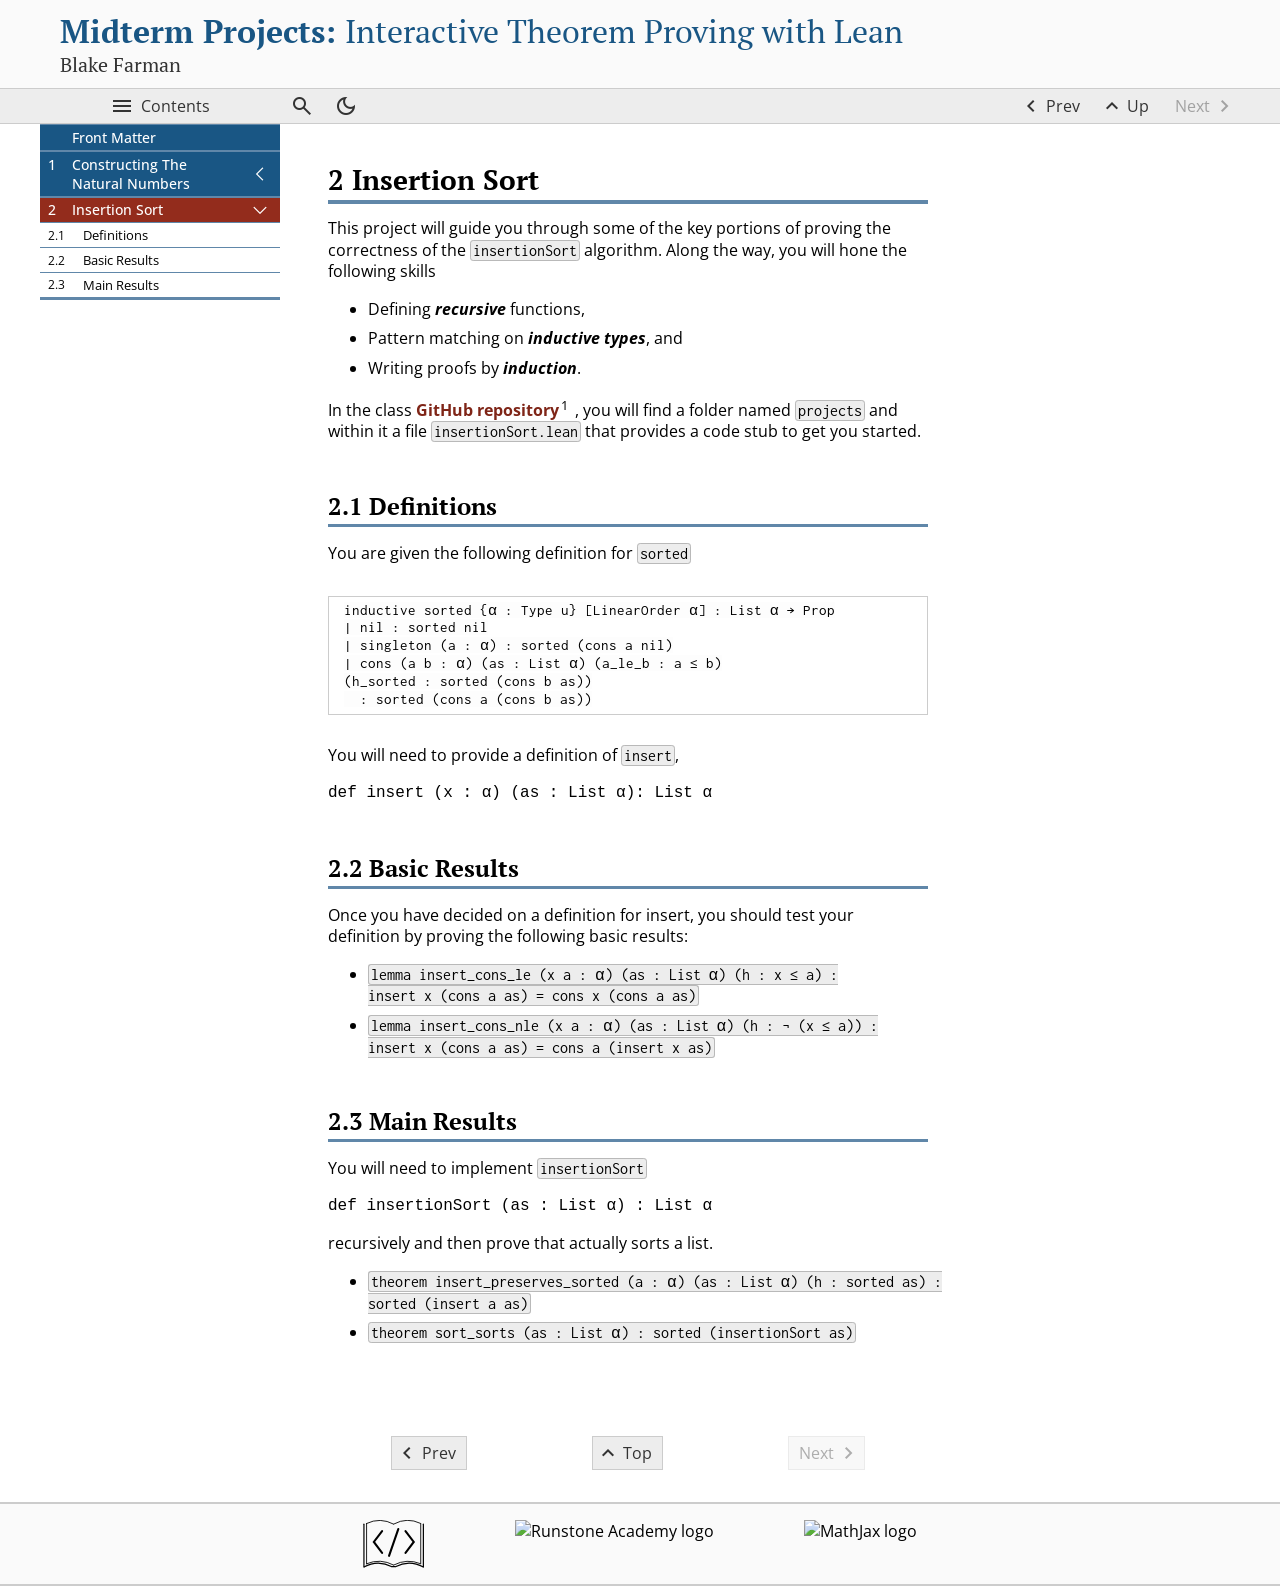
==== sec-insertion_sort.html @ 9f5dced3 "Latest build deployed." ====
<!DOCTYPE html>
<!--********************************************-->
<!--*       Generated from PreTeXt source      *-->
<!--*                                          *-->
<!--*         https://pretextbook.org          *-->
<!--*                                          *-->
<!--********************************************-->
<html lang="en-US" dir="ltr">
<head xmlns:og="http://ogp.me/ns#" xmlns:book="https://ogp.me/ns/book#">
<meta http-equiv="Content-Type" content="text/html; charset=UTF-8">
<title>Insertion Sort</title>
<link xmlns:xlink="http://www.w3.org/1999/xlink" rel="preconnect" href="https://fonts.googleapis.com">
<link xmlns:xlink="http://www.w3.org/1999/xlink" rel="preconnect" href="https://fonts.gstatic.com" crossorigin="">
<link xmlns:xlink="http://www.w3.org/1999/xlink" rel="stylesheet" href="https://fonts.googleapis.com/css2?family=Material+Symbols+Outlined:opsz,wght,FILL,GRAD@24,400,0,0">
<link href="_static/pretext/css/theme.css" rel="stylesheet" type="text/css">
<link xmlns:xlink="http://www.w3.org/1999/xlink" href="_static/pretext/css/ol-markers.css" rel="stylesheet" type="text/css">
<script>
var runestoneMathReady = new Promise((resolve) => window.rsMathReady = resolve);
window.MathJax = {
  "tex": {
    "inlineMath": [
      [
        "\\(",
        "\\)"
      ]
    ],
    "tags": "none",
    "tagSide": "right",
    "tagIndent": ".8em",
    "packages": {
      "[+]": [
        "base",
        "extpfeil",
        "ams",
        "amscd",
        "color",
        "newcommand",
        "knowl"
      ]
    }
  },
  "options": {
    "ignoreHtmlClass": "tex2jax_ignore|ignore-math",
    "processHtmlClass": "process-math"
  },
  "chtml": {
    "scale": 0.98,
    "mtextInheritFont": true
  },
  "loader": {
    "load": [
      "input/asciimath",
      "[tex]/extpfeil",
      "[tex]/amscd",
      "[tex]/color",
      "[tex]/newcommand",
      "[pretext]/mathjaxknowl3.js"
    ],
    "paths": {
      "pretext": "_static/pretext/js/lib"
    }
  },
  "startup": {
    pageReady() {
      return MathJax.startup.defaultPageReady().then(function () {
      console.log("in ready function");
      rsMathReady();
      }
    )}
  }
};
</script><script src="https://cdn.jsdelivr.net/npm/mathjax@3/es5/tex-chtml.js"></script><meta xmlns:xlink="http://www.w3.org/1999/xlink" name="Keywords" content="Authored in PreTeXt">
<meta name="viewport" content="width=device-width, initial-scale=1.0">
<meta xmlns:xlink="http://www.w3.org/1999/xlink" property="og:type" content="article">
<script src="_static/pretext/js/lib/jquery.min.js"></script><script src="_static/pretext/js/lib/jquery.sticky.js"></script><script src="_static/pretext/js/lib/jquery.espy.min.js"></script><script src="_static/pretext/js/pretext.js"></script><script src="_static/pretext/js/pretext_add_on.js?x=1"></script><script src="_static/pretext/js/user_preferences.js"></script><!--** eBookCongig is necessary to configure interactive       **-->
<!--** Runestone components to run locally in reader's browser **-->
<!--** No external communication:                              **-->
<!--**     log level is 0, Runestone Services are disabled     **-->
<script type="text/javascript">
eBookConfig = {};
eBookConfig.useRunestoneServices = false;
eBookConfig.host = 'http://127.0.0.1:8000';
eBookConfig.course = 'PTX_Course_Title_Here';
eBookConfig.basecourse = 'PTX_Base_Course';
eBookConfig.isLoggedIn = false;
eBookConfig.email = '';
eBookConfig.isInstructor = false;
eBookConfig.logLevel = 0;
eBookConfig.username = '';
eBookConfig.readings = null;
eBookConfig.activities = null;
eBookConfig.downloadsEnabled = false;
eBookConfig.allow_pairs = false;
eBookConfig.enableScratchAC = false;
eBookConfig.build_info = "";
eBookConfig.python3 = null;
eBookConfig.runestone_version = '7.5.12';
eBookConfig.jobehost = '';
eBookConfig.proxyuri_runs = '';
eBookConfig.proxyuri_files = '';
eBookConfig.enable_chatcodes =  false;
</script>
<!--*** Runestone Services ***-->
<script src="_static/prefix-runtime.8ded03b2da8fab17.bundle.js"></script><script src="_static/prefix-723.3e6434f80549315a.bundle.js"></script><script src="_static/prefix-runestone.f6bda0c0ccce4835.bundle.js"></script><link rel="stylesheet" type="text/css" href="_static/prefix-723.3bccd435914aa0ff.css">
<link rel="stylesheet" type="text/css" href="_static/prefix-runestone.e0c6d4592e23c667.css">
<script xmlns:xlink="http://www.w3.org/1999/xlink" src="_static/pretext/js/lti_iframe_resizer.js"></script><script src="https://cdnjs.cloudflare.com/ajax/libs/prism/1.26.0/components/prism-core.min.js"></script><script src="https://cdnjs.cloudflare.com/ajax/libs/prism/1.26.0/plugins/autoloader/prism-autoloader.min.js"></script><script src="https://cdnjs.cloudflare.com/ajax/libs/prism/1.26.0/plugins/line-numbers/prism-line-numbers.min.js" integrity="sha512-dubtf8xMHSQlExGRQ5R7toxHLgSDZ0K7AunqPWHXmJQ8XyVIG19S1T95gBxlAeGOK02P4Da2RTnQz0Za0H0ebQ==" crossorigin="anonymous" referrerpolicy="no-referrer"></script><script src="https://cdnjs.cloudflare.com/ajax/libs/prism/1.26.0/plugins/line-highlight/prism-line-highlight.min.js" integrity="sha512-93uCmm0q+qO5Lb1huDqr7tywS8A2TFA+1/WHvyiWaK6/pvsFl6USnILagntBx8JnVbQH5s3n0vQZY6xNthNfKA==" crossorigin="anonymous" referrerpolicy="no-referrer"></script><script src="https://cdnjs.cloudflare.com/ajax/libs/lunr.js/2.3.9/lunr.min.js" integrity="sha512-4xUl/d6D6THrAnXAwGajXkoWaeMNwEKK4iNfq5DotEbLPAfk6FSxSP3ydNxqDgCw1c/0Z1Jg6L8h2j+++9BZmg==" crossorigin="anonymous" referrerpolicy="no-referrer"></script><script src="lunr-pretext-search-index.js" async=""></script><script src="_static/pretext/js/pretext_search.js"></script><script src="_static/pretext/js/lib/knowl.js"></script><!--knowl.js code controls Sage Cells within knowls--><script>sagecellEvalName='Evaluate (Sage)';
</script>
</head>
<body id="authorslastnamelowercase-ShortTitleCamelCase" class="pretext article ignore-math">
<a class="assistive" href="#ptx-content">Skip to main content</a><header id="ptx-masthead" class="ptx-masthead"><div class="ptx-banner"><div class="title-container">
<h1 class="heading"><a href="shorttitlelowercase.html"><span class="title">Midterm Projects:</span> <span class="subtitle">Interactive Theorem Proving with Lean</span></a></h1>
<p class="byline">Blake Farman</p>
</div></div></header><nav xmlns:xlink="http://www.w3.org/1999/xlink" id="ptx-navbar" class="ptx-navbar navbar"><div class="ptx-navbar-contents">
<button class="toc-toggle button" title="Contents"><span class="icon material-symbols-outlined" aria-hidden="true">&#xe5d2;</span><span class="name">Contents</span></button><div class="searchbox">
<div class="searchwidget"><button id="searchbutton" class="searchbutton button" type="button" title="Search book"><span class="icon material-symbols-outlined" aria-hidden="true">&#xe8b6;</span><span class="name">Search Book</span></button></div>
<div id="searchresultsplaceholder" class="searchresultsplaceholder" style="display: none">
<div class="search-results-controls">
<input aria-label="Search term" id="ptxsearch" class="ptxsearch" type="text" name="terms" placeholder="Search term"><button title="Close search" id="closesearchresults" class="closesearchresults"><span class="material-symbols-outlined">close</span></button>
</div>
<h2 class="search-results-heading">Search Results: </h2>
<div id="searchempty" class="searchempty"><span>No results.</span></div>
<ol id="searchresults" class="searchresults"></ol>
</div>
</div>
<span class="nav-other-controls"><button id="light-dark-button" class="light-dark-button button" title="Dark Mode"><span class="icon material-symbols-outlined" aria-hidden="true">&#xe51c;</span><span class="name">Dark Mode</span></button></span><span class="treebuttons"><a class="previous-button button" href="sec-natural_numbers.html" title="Previous"><span class="icon material-symbols-outlined" aria-hidden="true">&#xe5cb;</span><span class="name">Prev</span></a><a class="up-button button" href="shorttitlelowercase.html" title="Up"><span class="icon material-symbols-outlined" aria-hidden="true">&#xe5ce;</span><span class="name">Up</span></a><span class="next-button button disabled"><span class="name">Next</span><span class="icon material-symbols-outlined" aria-hidden="true">&#xe5cc;</span></span></span>
</div></nav><div xmlns:xlink="http://www.w3.org/1999/xlink" id="latex-macros" class="hidden-content process-math" style="display:none"><span class="process-math">\(\newcommand{\foo}{b^{ar}}
\newcommand{\lt}{&lt;}
\newcommand{\gt}{&gt;}
\newcommand{\amp}{&amp;}
\definecolor{fillinmathshade}{gray}{0.9}
\newcommand{\fillinmath}[1]{\mathchoice{\colorbox{fillinmathshade}{$\displaystyle     \phantom{\,#1\,}$}}{\colorbox{fillinmathshade}{$\textstyle        \phantom{\,#1\,}$}}{\colorbox{fillinmathshade}{$\scriptstyle      \phantom{\,#1\,}$}}{\colorbox{fillinmathshade}{$\scriptscriptstyle\phantom{\,#1\,}$}}}
\)</span></div>
<div class="ptx-page">
<div xmlns:xlink="http://www.w3.org/1999/xlink" id="ptx-sidebar" class="ptx-sidebar"><nav id="ptx-toc" class="ptx-toc depth2 focused" data-preexpanded-levels="0" data-max-levels="2"><ul class="structural toc-item-list contains-active">
<li class="toc-item toc-frontmatter"><div class="toc-title-box"><a href="shorttitlelowercase-3.html" class="internal"><span class="title">Front Matter</span></a></div></li>
<li class="toc-item toc-section">
<div class="toc-title-box"><a href="sec-natural_numbers.html" class="internal"><span class="codenumber">1</span> <span class="title">Constructing The Natural Numbers</span></a></div>
<ul class="structural toc-item-list">
<li class="toc-item toc-subsection"><div class="toc-title-box"><a href="sec-natural_numbers.html#subsec-nat_definitions" class="internal"><span class="codenumber">1.1</span> <span class="title">Definitions</span></a></div></li>
<li class="toc-item toc-subsection"><div class="toc-title-box"><a href="sec-natural_numbers.html#subsec-nat_basic_results" class="internal"><span class="codenumber">1.2</span> <span class="title">Basic Results</span></a></div></li>
<li class="toc-item toc-subsection"><div class="toc-title-box"><a href="sec-natural_numbers.html#subsec-nat_properties" class="internal"><span class="codenumber">1.3</span> <span class="title">Properties of Multiplication</span></a></div></li>
</ul>
</li>
<li class="toc-item toc-section contains-active">
<div class="toc-title-box"><a href="sec-insertion_sort.html" class="internal"><span class="codenumber">2</span> <span class="title">Insertion Sort</span></a></div>
<ul class="structural toc-item-list active">
<li class="toc-item toc-subsection"><div class="toc-title-box"><a href="sec-insertion_sort.html#subsec-insertion_sort_definitions" class="internal"><span class="codenumber">2.1</span> <span class="title">Definitions</span></a></div></li>
<li class="toc-item toc-subsection"><div class="toc-title-box"><a href="sec-insertion_sort.html#subsec-insertion_sort_results" class="internal"><span class="codenumber">2.2</span> <span class="title">Basic Results</span></a></div></li>
<li class="toc-item toc-subsection"><div class="toc-title-box"><a href="sec-insertion_sort.html#subsec-insertion_sort_main_results" class="internal"><span class="codenumber">2.3</span> <span class="title">Main Results</span></a></div></li>
</ul>
</li>
</ul></nav></div>
<main class="ptx-main"><div id="ptx-content" class="ptx-content"><section xmlns:xlink="http://www.w3.org/1999/xlink" class="section" id="sec-insertion_sort"><h2 class="heading hide-type">
<span class="type">Section</span><span class="space"> </span><span class="codenumber">2</span><span class="space"> </span><span class="title">Insertion Sort</span>
</h2>
<section class="introduction" id="sec-insertion_sort-2"><div class="para logical" id="sec-insertion_sort-2-1">
<div class="para">This project will guide you through some of the key portions of proving the correctness of the <code class="code-inline tex2jax_ignore">insertionSort</code> algorithm. Along the way, you will hone the following skills</div>
<ul class="disc" id="sec-insertion_sort-2-1-2">
<li id="sec-insertion_sort-2-1-2-1"><div class="para" id="sec-insertion_sort-2-1-2-1-1">Defining <dfn class="terminology">recursive</dfn> functions,</div></li>
<li id="sec-insertion_sort-2-1-2-2"><div class="para" id="sec-insertion_sort-2-1-2-2-1">Pattern matching on <dfn class="terminology">inductive types</dfn>, and</div></li>
<li id="sec-insertion_sort-2-1-2-3"><div class="para" id="sec-insertion_sort-2-1-2-3-1">Writing proofs by <dfn class="terminology">induction</dfn>.</div></li>
</ul>
<div class="para">In the class <a class="external" href="https://github.com/LATechLean/ITPLxS25" target="_blank">GitHub repository</a><details class="ptx-footnote" aria-live="polite" id="sec-insertion_sort-2-1-4"><summary class="ptx-footnote__number" title="Footnote 2.1"><sup> 1 </sup></summary><div class="ptx-footnote__contents" id="sec-insertion_sort-2-1-4"><code class="code-inline tex2jax_ignore">github.com/LATechLean/ITPLxS25</code></div></details>, you will find a folder named <code class="code-inline tex2jax_ignore">projects</code> and within it a file <code class="code-inline tex2jax_ignore">insertionSort.lean</code> that provides a code stub to get you started.</div>
</div></section><section class="subsection" id="subsec-insertion_sort_definitions"><h3 class="heading hide-type">
<span class="type">Subsection</span><span class="space"> </span><span class="codenumber">2.1</span><span class="space"> </span><span class="title">Definitions</span>
</h3>
<div class="para" id="subsec-insertion_sort_definitions-2">You are given the following definition for <code class="code-inline tex2jax_ignore">sorted</code>
</div>
<div class="code-box"><pre class="program"><code class="language-none">inductive sorted {α : Type u} [LinearOrder α] : List α → Prop
| nil : sorted nil
| singleton (a : α) : sorted (cons a nil)
| cons (a b : α) (as : List α) (a_le_b : a ≤ b)
(h_sorted : sorted (cons b as))
  : sorted (cons a (cons b as))
</code></pre></div>
<div class="para logical" id="subsec-insertion_sort_definitions-4">
<div class="para">You will need to provide a definition of <code class="code-inline tex2jax_ignore">insert</code>,</div>
<pre class="code-display tex2jax_ignore">def insert (x : α) (as : List α): List α</pre>
</div></section><section class="subsection" id="subsec-insertion_sort_results"><h3 class="heading hide-type">
<span class="type">Subsection</span><span class="space"> </span><span class="codenumber">2.2</span><span class="space"> </span><span class="title">Basic Results</span>
</h3>
<div class="para logical" id="subsec-insertion_sort_results-2">
<div class="para">Once you have decided on a definition for insert, you should test your definition by proving the following basic results:</div>
<ul class="disc" id="subsec-insertion_sort_results-2-1">
<li id="subsec-insertion_sort_results-2-1-1"><div class="para" id="subsec-insertion_sort_results-2-1-1-1"><code class="code-inline tex2jax_ignore">lemma insert_cons_le (x a : α) (as : List α) (h : x ≤ a) :
insert x (cons a as) = cons x (cons a as)</code></div></li>
<li id="subsec-insertion_sort_results-2-1-2"><div class="para" id="subsec-insertion_sort_results-2-1-2-1"><code class="code-inline tex2jax_ignore">lemma insert_cons_nle (x a : α) (as : List α) (h : ¬ (x ≤ a)) :
insert x (cons a as) = cons a (insert x as)</code></div></li>
</ul>
</div></section><section class="subsection" id="subsec-insertion_sort_main_results"><h3 class="heading hide-type">
<span class="type">Subsection</span><span class="space"> </span><span class="codenumber">2.3</span><span class="space"> </span><span class="title">Main Results</span>
</h3>
<div class="para logical" id="subsec-insertion_sort_main_results-2">
<div class="para">You will need to implement <code class="code-inline tex2jax_ignore">insertionSort</code>
</div>
<pre class="code-display tex2jax_ignore">def insertionSort (as : List α) : List α </pre>
<div class="para">recursively and then prove that actually sorts a list.</div>
<ul class="disc" id="subsec-insertion_sort_main_results-2-3">
<li id="subsec-insertion_sort_main_results-2-3-1"><div class="para" id="subsec-insertion_sort_main_results-2-3-1-1"><code class="code-inline tex2jax_ignore">theorem insert_preserves_sorted (a : α) (as : List α) (h : sorted as) :
sorted (insert a as)</code></div></li>
<li id="subsec-insertion_sort_main_results-2-3-2"><div class="para" id="subsec-insertion_sort_main_results-2-3-2-1"><code class="code-inline tex2jax_ignore">theorem sort_sorts (as : List α) : sorted (insertionSort as)</code></div></li>
</ul>
</div></section></section></div>
<div class="ptx-content-footer">
<a class="previous-button button" href="sec-natural_numbers.html" title="Previous"><span xmlns:xlink="http://www.w3.org/1999/xlink" class="icon material-symbols-outlined" aria-hidden="true">&#xe5cb;</span><span class="name">Prev</span></a><a class="top-button button" href="#" title="Top"><span xmlns:xlink="http://www.w3.org/1999/xlink" class="icon material-symbols-outlined" aria-hidden="true">&#xe5ce;</span><span class="name">Top</span></a><span class="next-button button disabled"><span class="name">Next</span><span xmlns:xlink="http://www.w3.org/1999/xlink" class="icon material-symbols-outlined" aria-hidden="true">&#xe5cc;</span></span>
</div></main>
</div>
<div id="ptx-page-footer" class="ptx-page-footer">
<a xmlns:xlink="http://www.w3.org/1999/xlink" class="pretext-link" href="https://pretextbook.org" title="PreTeXt"><div class="logo"><svg xmlns="http://www.w3.org/2000/svg" height="100%" viewBox="338 3000 8772 6866" role="img"><title>PreTeXt logo</title><g style="stroke-width:.025in; stroke:currentColor; fill:none"><polyline points="472,3590 472,9732 " style="stroke-width:174; stroke-linejoin:miter; stroke-linecap:round; "></polyline><path style="stroke-width:126;stroke-linecap:butt;" d="M 4724,9448 A 4660 4660  0  0  1  8598  9259"></path><path style="stroke-width:174;stroke-linecap:butt;" d="M 4488,9685 A 4228 4228  0  0  0   472  9732"></path><path style="stroke-width:126;stroke-linecap:butt;" d="M 4724,3590 A 4241 4241  0  0  1  8598  3496"></path><path style="stroke-width:126;stroke-linecap:round;" d="M 850,3496  A 4241 4241  0  0  1  4724  3590"></path><path style="stroke-width:126;stroke-linecap:round;" d="M 850,9259  A 4507 4507  0  0  1  4724  9448"></path><polyline points="5385,4299 4062,8125" style="stroke-width:300; stroke-linejoin:miter; stroke-linecap:round;"></polyline><polyline points="8598,3496 8598,9259" style="stroke-width:126; stroke-linejoin:miter; stroke-linecap:round;"></polyline><polyline points="850,3496 850,9259" style="stroke-width:126; stroke-linejoin:miter; stroke-linecap:round;"></polyline><polyline points="4960,9685 4488,9685" style="stroke-width:174; stroke-linejoin:miter; stroke-linecap:round;"></polyline><polyline points="3070,4582 1889,6141 3070,7700" style="stroke-width:300; stroke-linejoin:miter; stroke-linecap:round;"></polyline><polyline points="6418,4582 7600,6141 6418,7700" style="stroke-width:300; stroke-linejoin:miter; stroke-linecap:round;"></polyline><polyline points="8976,3590 8976,9732" style="stroke-width:174; stroke-linejoin:miter; stroke-linecap:round;"></polyline><path style="stroke-width:174;stroke-linecap:butt;" d="M 4960,9685 A 4228 4228  0  0  1  8976  9732"></path></g></svg></div></a><a xmlns:xlink="http://www.w3.org/1999/xlink" class="runestone-link" href="https://runestone.academy" title="Runestone Academy"><img class="logo" src="https://runestone.academy/runestone/static/images/RAIcon_cropped.png" alt="Runstone Academy logo"></a><a xmlns:xlink="http://www.w3.org/1999/xlink" class="mathjax-link" href="https://www.mathjax.org" title="MathJax"><img class="logo" src="https://www.mathjax.org/badge/badge-square-2.png" alt="MathJax logo"></a>
</div>
</body>
</html>
---- _static/pretext/css/theme.css ----
@charset "UTF-8";@import"https://fonts.googleapis.com/css2?family=Open Sans:ital,wght@0,400..700;1,400..700&display=swap";@import"https://fonts.googleapis.com/css2?family=PT Serif:ital,wght@0,400;0,700;1,400;1,700&display=swap";@import"https://fonts.googleapis.com/css2?family=Inconsolata:ital,wght@0,400..700;1,400..700&display=swap";:root{--base-content-width: 600px;--content-padding: 48px}body{margin:0;min-height:100vh;display:flex;flex-direction:column;align-items:stretch}body.pretext{color:var(--body-text-color);font-family:var(--font-body)}.ptx-page{position:relative;display:flex;flex-grow:1;width:100%}.ptx-main{flex-grow:1;position:relative;max-width:100%;container-name:ptx-main;container-type:inline-size}.ptx-main .ptx-content{max-width:696px;padding:24px 48px 60px}.ptx-page{max-width:1200px;margin-left:auto;margin-right:auto}body.pretext,body.standalone{margin:0;padding:0;font-size:16px;background:var(--page-color, white)}body.pretext>a.assistive{padding:6px;position:absolute;top:-40px;left:0;color:#fff;border-right:1px solid white;border-bottom:1px solid white;border-bottom-right-radius:8px;background:#bf1722;z-index:10000}body.pretext>a.assistive:focus{top:0;outline:0;transition:top .1s ease-in,background .5s linear}.ptx-content-footer{display:flex;justify-content:space-around;max-width:696px;padding:2em 48px}.ptx-content-footer .button{font:inherit;display:flex;justify-content:center;align-items:center;padding:0 10px;gap:10px;min-height:34px;color:var(--button-text-color);background-color:var(--button-background);border-width:1px;border-color:var(--button-border-color);border-style:solid;border-radius:0;white-space:nowrap;overflow:hidden;text-overflow:ellipsis;cursor:pointer;user-select:none}.ptx-content-footer .button:hover:not(.disabled){color:var(--button-hover-text-color);background-color:var(--button-hover-background)}.ptx-content-footer .button:focus-visible{outline:2px solid var(--button-text-color);outline-offset:-2px}.ptx-content-footer .button.disabled{opacity:.4;cursor:not-allowed}.ptx-content-footer .button.open{color:var(--button-hover-text-color);background-color:var(--button-hover-background)}.ptx-content-footer .button .icon{margin:0 -7px}.ptx-masthead{position:relative;background:var(--banner-background);width:100%;display:flex;justify-content:center}.ptx-masthead .ptx-banner{border-top:1px solid transparent;overflow:hidden;padding:10px;border-bottom:none;display:flex;width:100%;align-items:center;max-width:1200px}.ptx-masthead a{color:var(--doc-title-color, #2a5ea4)}.ptx-masthead a:active{color:var(--link-active-text-color)}.ptx-masthead .title-container{font-family:var(--font-headings);font-size:2em;padding-left:9.68px;overflow:hidden;flex:1}.ptx-masthead .title-container .heading{font-weight:700;font-size:100%;line-height:1.25em}.ptx-masthead .title-container .subtitle{font-weight:400}.ptx-masthead .logo-link{height:5em;display:flex}.ptx-masthead .logo-link img{max-height:100%}.ptx-masthead .logo-link img[src$=".svg"]{height:100%}.ptx-masthead .byline{color:var(--byline-color);font-weight:400;margin:0;font-size:62.5%;min-height:inherit}@media screen and (max-width: 800px){.ptx-masthead{border-bottom:1px solid var(--page-border-color)}.ptx-masthead .ptx-banner{padding:10px 28px;display:flex;justify-content:center}.ptx-masthead .logo-link:before{font-size:1rem;margin-top:0}.ptx-masthead .title-container{width:fit-content;flex:unset}.ptx-masthead .title-container .heading{line-height:1em}.ptx-masthead .title-container .heading .subtitle{display:block;font-size:80%;line-height:1em}.ptx-masthead .byline{font-size:50%}}@media screen and (width <= 480px){.ptx-masthead .title-container{padding:0;text-align:center;font-size:1em}.ptx-masthead .logo-link,.ptx-masthead .byline{display:none}}.ptx-navbar{position:sticky;top:0;height:36px;width:100%;background:var(--navbar-background);border:0;border-top:1px solid var(--page-border-color);border-bottom:1px solid var(--page-border-color);margin:0;z-index:500;overflow:visible;display:flex}.ptx-navbar .ptx-navbar-contents{position:relative;display:flex;flex:1;justify-content:center;align-items:center;max-width:1200px;margin:0 auto}.ptx-navbar .button{font:inherit;display:flex;justify-content:center;align-items:center;padding:0 10px;gap:10px;min-height:34px;color:var(--button-text-color);background-color:var(--button-background);border-width:1px;border-color:var(--button-border-color);border-style:solid;border-radius:0;white-space:nowrap;overflow:hidden;text-overflow:ellipsis;cursor:pointer;user-select:none}.ptx-navbar .button:hover:not(.disabled){color:var(--button-hover-text-color);background-color:var(--button-hover-background)}.ptx-navbar .button:focus-visible{outline:2px solid var(--button-text-color);outline-offset:-2px}.ptx-navbar .button.disabled{opacity:.4;cursor:not-allowed}.ptx-navbar .button.open{color:var(--button-hover-text-color);background-color:var(--button-hover-background)}.ptx-navbar .button{height:100%;border-width:0}.ptx-navbar .toc-toggle{width:240px;gap:.4em;margin-left:0}.ptx-navbar :is(.treebuttons,.nav-runestone-controls,.nav-other-controls){display:flex}.ptx-navbar .treebuttons{flex:1 1 210px;justify-content:end}.ptx-navbar .nav-runestone-controls{flex:1 1 70px;justify-content:end}.ptx-navbar .pretext .navbar .dropdown{height:34px}.ptx-navbar .treebuttons>*{display:flex;align-items:center;justify-content:center;min-width:75px}.ptx-navbar .treebuttons .icon{margin:0 -7px}.ptx-navbar :is(.index-button) .icon{display:none}.ptx-navbar :is(.runestone-profile,.activecode-toggle,.searchbutton,.calculator-toggle,.light-dark-button) .name{display:none}.ptx-navbar .index-button{min-width:70px}.ptx-navbar .runestone-profile{position:relative}.ptx-navbar .runestone-profile .dropdown-content{display:hidden;position:absolute;background-color:var(--dropdown-background);min-width:160px;z-index:100;border:1px solid var(--dropdown-border-color);right:0;top:35px;text-align:start;padding:0}.ptx-navbar .runestone-profile .dropdown-content a{display:block;text-decoration:none;color:var(--dropdown-text-color);padding:2px 8px}.ptx-navbar .runestone-profile .dropdown-content a:is(:hover,:focus-visible){background-color:var(--dropdown-hover-background);color:var(--dropdown-hover-text-color)}.ptx-navbar .runestone-profile .dropdown-content hr{color:var(--dropdown-border-color);margin:4px 0}.ptx-navbar .runestone-profile:is(:hover,:focus-visible,:focus-within){overflow:visible}.ptx-navbar .runestone-profile:is(:hover,:focus-visible,:focus-within) .dropdown-content{display:block}@media screen and (max-width: 800px){.ptx-navbar .button{border-left-width:1px;border-right-width:1px;border-color:var(--page-border-color)}.ptx-navbar>*:not(:first-child){margin-left:-1px}.ptx-navbar{position:fixed;inset:auto 0 0;z-index:1100;background:var(--button-border-color);max-width:100vw}.ptx-navbar .ptx-navbar-contents{max-width:100vw}.ptx-navbar .nav-runestone-controls{flex:0}.ptx-navbar .toc-toggle{flex:2 1 100px}.ptx-navbar .treebuttons{flex:3 1 150px}.ptx-navbar .treebuttons>*{flex:1 1;min-width:35px}.ptx-navbar .index-button{display:none}.ptx-navbar .dropdown-content{top:unset;bottom:36px}.ptx-navbar :is(.toc-toggle,.previous-button,.up-button,.next-button,.calculator-toggle,.index-button) .name{display:none}}.ptx-sidebar{align-self:flex-start}.ptx-sidebar.visible{display:block}.ptx-sidebar.hidden{display:none;height:0}.ptx-toc{--codenumber-pad-left: .3rem;--codenumber-pad-right: .5rem;--toc-indent-first: calc(1rem + var(--codenumber-pad-left) + var(--codenumber-pad-right));--toc-indent-second: calc(1.7rem + var(--codenumber-pad-left) + var(--codenumber-pad-right));--toc-indent-third: calc(2.2rem + var(--codenumber-pad-left) + var(--codenumber-pad-right));background:var(--toc-background);margin:0;font-size:.9rem}.ptx-toc:is(.depth1,.parts.depth2){--codenumber-pad-right: .5rem}.ptx-toc .toc-item-list{margin:0;padding:0;list-style:none;background:var(--tocitem-background)}.ptx-toc .toc-item-list .active{list-style:none}.ptx-toc .toc-item{background-color:var(--tocitem-background);color:var(--toc-text-color);border-color:var(--toc-border-color)}.ptx-toc .toc-item a{color:inherit}.ptx-toc .toc-item.active:not(:has(.toc-item.active)){color:var(--tocitem-active-text-color)!important;background-color:var(--tocitem-active-background)!important;border-color:var(--tocitem-active-border-color)!important}.ptx-toc .toc-item>.toc-title-box>a:is(:hover,:focus){color:var(--tocitem-highlight-text-color);background-color:var(--tocitem-highlight-background);border-color:var(--tocitem-highlight-border-color)}.ptx-toc .toc-title-box{display:flex}.ptx-toc .toc-title-box>.internal{position:relative;display:flex;flex-grow:1;padding:.2em;font-weight:500}.ptx-toc .toc-item-list .toc-item-list .toc-title-box>.internal{font-weight:400}.ptx-toc .codenumber{min-width:var(--toc-indent-first);padding-left:var(--codenumber-pad-left);padding-right:var(--codenumber-pad-right);display:inline-block;text-align:left;flex-grow:0}.ptx-toc .toc-item{color:var(--toclevel1-text-color);background-color:var(--toclevel1-background)}.ptx-toc .toc-item .toc-item{color:var(--toclevel2-text-color);background-color:var(--toclevel2-background)}.ptx-toc .toc-item .toc-item .toc-item{color:var(--toclevel3-text-color);background-color:var(--toclevel3-background)}.book .ptx-toc .toc-chapter .toc-item-list .codenumber,.article .ptx-toc .toc-section .toc-item-list .codenumber,.ptx-toc .toc-backmatter .toc-item-list .codenumber{font-size:80%;padding-top:.16em;min-width:var(--toc-indent-second)}.book .ptx-toc .toc-chapter .toc-item-list .toc-item-list .codenumber,.article .ptx-toc .toc-section .toc-item-list .toc-item-list .codenumber,.ptx-toc .toc-backmatter .toc-item-list .toc-item-list .codenumber{min-width:var(--toc-indent-third);visibility:hidden}.ptx-toc .toc-item-list .toc-item-list .toc-item-list a:is(:hover,:focus)>.codenumber{visibility:visible}.ptx-toc .toc-item .toc-title-box .title{margin-left:var(--toc-indent-first)}.book .ptx-toc .toc-chapter .toc-item-list .title,.article .ptx-toc .toc-section .toc-item-list .title,.ptx-toc .toc-backmatter .toc-item-list .title{margin-left:var(--toc-indent-second)}.book .ptx-toc .toc-chapter .toc-item-list .toc-item-list .title,.article .ptx-toc .toc-section .toc-item-list .toc-item-list .title,.ptx-toc .toc-backmatter .toc-item-list .toc-item-list .title{margin-left:var(--toc-indent-third)}.ptx-toc .toc-item>.toc-title-box .codenumber+.title{margin-left:0!important}.ptx-toc .toc-chapter .toc-item-list .title,.ptx-toc .toc-section .toc-item-list .title,.ptx-toc .toc-backmatter .toc-item-list .toc-item-list .title{font-size:90%}.ptx-toc .toc-chapter .toc-item-list .toc-item-list .title,.ptx-toc .toc-section .toc-item-list .toc-item-list .title,.ptx-toc .toc-backmatter .toc-item-list .toc-item-list .toc-item-list .title{font-style:italic}.ptx-toc.depth0 ul.structural,.ptx-toc.depth1 ul.structural ul.structural,.ptx-toc.depth2 ul.structural ul.structural ul.structural,.ptx-toc.depth3 ul.structural ul.structural ul.structural ul.structural,.ptx-toc.depth4 ul.structural ul.structural ul.structural ul.structural ul.structural{display:none}.ptx-toc.depth1 ul.structural .toc-item.contains-active{background-color:var(--tocitem-active-backgrounde);color:var(--tocitem-active-text-color)}.ptx-toc.depth2 ul.structural ul.structural .toc-item.contains-active{background-color:var(--tocitem-active-background);color:var(--tocitem-active-text-color)}.ptx-toc.focused ul.structural:not(.contains-active)>.toc-item{display:none}.ptx-toc.focused ul.structural:not(.contains-active)>.toc-item.visible{display:block}.ptx-toc.focused ul.structural .toc-item.active>ul.structural>.toc-item{display:block}.ptx-toc.focused ul.structural .toc-item.active>ul.structural>.toc-item.hidden{display:none}.ptx-toc.focused .toc-expander{border:0;padding:2px 5px;background:inherit;color:inherit;display:flex;align-items:center}.ptx-toc.focused .toc-expander .icon{font-size:30px;line-height:18px;font-variation-settings:"wght" 200}.ptx-toc.focused .toc-expander:is(:hover){background-color:var(--tocitem-highlight-background);color:var(--tocitem-highlight-text-color)}.ptx-toc.focused .toc-expander:is(:hover) .icon{fill:var(--tocitem-highlight-text-color)}.ptx-toc.focused .toc-item.expanded>.toc-title-box>.toc-expander>.icon{transform:rotate(-90deg)}.ptx-sidebar{flex:0 0 240px;position:sticky;top:36px;overflow-y:hidden}.ptx-toc{position:sticky;top:36px;overflow-y:auto;overflow-x:hidden;height:calc(100vh - 36px);margin-top:-1px}.ptx-toc>.toc-item-list:first-child>.toc-item:last-child{border-bottom:3px solid var(--toc-border-color)}@media screen and (max-width: 936px){.ptx-sidebar{display:none;position:sticky;top:36px;background:var(--content-background);min-height:30vh;border-right:2px solid var(--toc-border-color);border-bottom:2px solid var(--toc-border-color);width:240px}}@media screen and (max-width: 800px){.ptx-sidebar{position:fixed;z-index:1000;top:unset;height:auto;max-height:80vh;max-width:80vw;bottom:36px;border-right:2px solid var(--toc-border-color);border-top:2px solid var(--toc-border-color)}.ptx-toc{border-top:2px solid var(--toc-border-color);border-bottom:0;max-height:80vh}}.ptx-page-footer{background:var(--footer-background);padding-top:0;border-top:2px solid var(--page-border-color);border-bottom:2px solid var(--page-border-color);display:flex;flex-direction:row;justify-content:center;width:100%;gap:90px;position:relative}.ptx-page-footer>a{margin:1em 0;color:var(--body-text-color)}.ptx-page-footer>a>.logo:first-child{height:3em;width:unset;margin:0}.ptx-page-footer .feedback-link{font:inherit;display:flex;justify-content:center;align-items:center;padding:0 10px;gap:10px;min-height:34px;color:var(--button-text-color);background-color:var(--button-background);border-width:1px;border-color:var(--button-border-color);border-style:solid;border-radius:0;white-space:nowrap;overflow:hidden;text-overflow:ellipsis;cursor:pointer;user-select:none}.ptx-page-footer .feedback-link:hover:not(.disabled){color:var(--button-hover-text-color);background-color:var(--button-hover-background)}.ptx-page-footer .feedback-link:focus-visible{outline:2px solid var(--button-text-color);outline-offset:-2px}.ptx-page-footer .feedback-link.disabled{opacity:.4;cursor:not-allowed}.ptx-page-footer .feedback-link.open{color:var(--button-hover-text-color);background-color:var(--button-hover-background)}@media screen and (max-width: 800px){.ptx-page-footer{gap:20px;justify-content:center;margin-bottom:34px}.ptx-page-footer>a>.logo:first-child{height:2em}}@container ptx-main (width < 696px){.ptx-page>.ptx-main .ptx-content{padding-left:28px;padding-right:28px;max-width:656px}}.aside-like{position:absolute;margin-left:45%;max-width:495px;max-height:7em;overflow:hidden;border:none;padding:4px 10px 0;background-color:var(--aside-like-body-background);z-index:100;margin-bottom:5px}.example-like .aside-like{margin-top:0;position:absolute}.aside-like{font-size:90%}.aside-like .para{overflow-x:auto}.aside-like:first-child{margin-top:-2.25em}.aside-like:after{content:"";position:absolute;z-index:1;top:0;bottom:0;left:0;pointer-events:none;background-image:linear-gradient(to bottom,rgba(255,255,255,0),var(--content-background) 50%);width:550px;height:8em}.aside-like.front,.example-like .aside-like.front{position:relative;z-index:0;padding:2px 10px;margin:5px 0 5px 10px;border:2px solid var(--aside-like-border-color);max-height:none;max-width:550px;color:inherit;font-size:100%;box-shadow:none}.aside-like.front:after,.example-like .aside-like.front:after{background-image:none}.example-like .aside-like.front{margin-top:1.25em}.aside-like.front+p{margin-top:1.25em!important;padding-top:0}.aside-like .aside-like{background-color:var(--aside-like-body-background);border:1px dotted var(--aside-like-border-color)}article.aside-like>p:first-child{margin-top:0}.aside-like>.heading{font-size:95%}.aside-like+*{margin-top:3em;margin-right:3em}@media screen and (min-width: 943px){.aside-like+*{margin-right:0}}@media screen and (min-width: 1100px){.aside-like,.aside-like.front,.example-like .aside-like,.example-like .aside-like.front{position:absolute;margin-top:-2em;margin-left:660px;max-width:200px;width:200px;color:inherit}.aside-like.front,.example-like .aside-like.front{max-height:none;max-width:223px;border:2px solid var(--aside-like-border-color)}.example-like .aside-like,.example-like .aside-like.front{margin-left:654px}.aside-like+*{margin-top:1.25em;margin-right:0}.aside-like+.solutions,.aside-like+.instructions{margin-top:0}.aside-like.front:after,.example-like .aside-like.front:after{background-image:none}.aside-like:nth-of-type(3n+1){margin-left:660px}.aside-like:nth-of-type(3n){margin-left:680px}.aside-like:nth-of-type(3n+2){margin-left:640px}}.aside-like:hover:after,.aside-like:focus:after{top:3em;height:auto;background-image:none}.aside-like:hover,.aside-like:focus{color:inherit;padding:2px 8px 0;border:2px solid var(--aside-like-border-color);height:auto;max-height:none}.aside-like.front:hover,.aside-like.front:focus{padding:4px 10px}section dl dd .aside-like{margin-top:0!important;margin-left:100px!important}section dl dd .aside-like.front{margin-left:-300px!important}@media screen and (max-width: 1099px){.aside-like{position:relative;float:right;z-index:0;overflow-x:hidden;margin-left:1em;margin-top:1em;max-width:195px;max-height:4em;margin-right:-8em}li>.aside-like:last-child{position:absolute}}.code-box{overflow-x:auto}.console,.program{border:1px solid var(--page-border-color);padding:5px 15px;overflow-x:auto;font-family:var(--font-monospace);font-size:.93rem;line-height:1.2}.code-inline{font-family:var(--font-monospace);white-space:pre;color:var(--body-text-color);background:var(--code-inline);border:1px solid color-mix(in oklab,var(--code-inline) 50%,#888);padding:.0625em .125em;border-radius:.2em}.prompt.unselectable{user-select:none}.code-block{border-left:1px solid #aaa;padding:0 15px 5px;overflow-x:auto;font-family:var(--font-monospace);font-size:.93rem;line-height:1.2}.code-block:before{content:" ";font-size:50%;border-top:1px solid #aaa;display:block;margin-right:auto;margin-left:-15px;width:3em}:is(.cols2,.cols3,.cols4,.cols5,.cols6){display:flex;flex-wrap:wrap;justify-content:start}.cols2>.exercise-like{min-width:calc(50% - 2em);width:min-content;margin-right:2em}.cols3>.exercise-like{min-width:calc(33.3333333333% - 2em);width:min-content;margin-right:2em}.cols4>.exercise-like{min-width:calc(25% - 2em);width:min-content;margin-right:2em}.cols5>.exercise-like{min-width:calc(20% - 2em);width:min-content;margin-right:2em}.cols6>.exercise-like{min-width:calc(16.6666666667% - 2em);width:min-content;margin-right:2em}.exercise-like>.heading{font-size:inherit}.exercisegroup .exercise-like{margin-top:1em}.exercisegroup>.heading{font-size:1.1em;line-height:1.05em;margin-top:.75em;display:inline}.exercisegroup>.heading+.introduction{display:inline}.exercisegroup>.heading+.introduction>.para:first-child{display:inline}.exercisegroup .exercisegroup-exercises{margin-top:1em;padding-left:40px}.exercisegroup .conclusion{margin-left:40px}.exercisegroup .conclusion .heading{font-size:inherit}.exercise-like>.exercise-like.task{margin-left:20px}.exercise-wrapper form button:hover{cursor:pointer;background-color:#e0e0ff;border:1px solid #000}.exercise-wrapper form button:active{background-color:#f0f0f0}.exercise-wrapper form button+button{margin-left:.8em}.exercise-wrapper,.exercise-wrapper form,.exercise-wrapper form>div:first-child{display:inline-block;vertical-align:top;width:100%}.knowl .exercise-wrapper,.knowl .exercise-wrapper form,.knowl .exercise-wrapper form>div:first-child{width:100%}.exercise-wrapper>.para:first-child,.exercisegroup .exercise-wrapper>.para:first-child{margin-top:0;display:inline}.heading+.exercise-wrapper{display:inline-block;max-width:95%;width:100%}.cols2 .heading+.exercise-wrapper{width:auto}section.solutions>.heading+.heading{margin-top:.5em}section.solutions>h3.heading,section.solutions section>h3.heading{font-size:1.6em}section.solutions>h4.heading,section.solutions section>h4.heading{font-size:1.45em}section.solutions>h5.heading,section.solutions section>h5.heading{font-size:1.35em}section.solutions>h6.heading,section.solutions section>h6.heading{font-size:1.25em}.sbsgroup>*:not(:first-child){margin-top:1.5em}.sidebyside .sbsrow{display:flex;justify-content:space-between}.sidebyside .sbspanel{display:flex;flex-direction:column;justify-content:flex-start}.sidebyside .sbspanel.middle{justify-content:center}.sidebyside .sbspanel.bottom{justify-content:flex-end}.sidebyside .sbspanel.fixed-width{align-items:center}.sidebyside .sbspanel>*:first-child{margin-top:0}.sidebyside .sbspanel table{overflow-x:auto;margin-left:auto;margin-right:auto}.sidebyside .sbspanel .program{max-width:100%}.discussion-like>.heading:first-child{display:inline;line-height:initial;border-bottom:0}.discussion-like>.heading:first-child:after{content:"\2009"}.discussion-like>.heading:first-child+.para{display:inline}.discussion-like>.heading:first-child+.introduction{display:inline}.discussion-like>.heading:first-child+.introduction>.para:first-child{display:inline}.discussion-like>.heading :after{content:"\2009"}.discussion-like>.heading+.para{display:inline}.discussion-like>.heading .space,.discussion-like>.heading .codenumber,.discussion-like>.heading .period{display:none}.discussion-like>.heading .type:after{content:". "}.source-view__link,.knowl__link{cursor:pointer;margin-left:.1em;margin-right:.1em;color:var(--knowl-link-color);border-bottom:1px dotted var(--knowl-link-color)}.source-view{margin:.5em 0}summary.source-view__link,summary.knowl__link{display:list-item inline}.source-view__link>*,.knowl__link>*{display:inline}.source-view__link:is(:hover,:focus,[open]),.knowl__link:is(:hover,:focus,[open]){background-color:var(--knowl-background);border-bottom-color:transparent}.source-view__content{margin:.2em 0}.knowl__content{margin:.75em 0;border:3px solid var(--knowl-border-color);border-radius:8px;padding:12px;background-color:var(--knowl-background)}.knowl__content .incontext{display:block;font-size:85%;text-align:right}.knowl__content .knowl__content{background-color:var(--knowl-nested-1-background)}.knowl__content .knowl__content .knowl__content{background-color:var(--knowl-nested-2-background)}.knowl__content .knowl__content .knowl__content .knowl__content{background-color:var(--knowl-nested-3-background)}.knowl__content .knowl__content .knowl__content .knowl__content .knowl__content{background-color:var(--knowl-nested-4-background)}.knowl__content>figure{margin-left:0;margin-right:0}.assemblage-like:not(.knowl__content,.born-hidden-knowl){border:2px solid var(--assemblage-like-border-color);background-color:var(--assemblage-like-body-background);padding:10px;border-radius:8px}.assemblage-like:not(.knowl__content,.born-hidden-knowl)>.heading:first-child{display:block;color:var(--block-head-color);margin-bottom:.5em}.assemblage-like:not(.knowl__content,.born-hidden-knowl)>*:first-child{margin-top:0}.goal-like:not(.knowl__content,.born-hidden-knowl){border:3px solid var(--goal-like-border-color);background-color:var(--goal-like-body-background);padding:20px;padding-top:calc(20px + .25ex);margin-top:2.5em!important}.goal-like:not(.knowl__content,.born-hidden-knowl)>.heading:first-child{background-color:var(--content-background);display:block;color:var(--block-head-color);margin-bottom:.5em;padding:5px 10px;margin-top:calc(-25px - 1.65ex);width:fit-content;border:0}.goal-like:not(.knowl__content,.born-hidden-knowl)>.heading:first-child:after{display:none}.knowl__content *:first-child .goal-like{margin-top:1em}.theorem-like:not(.knowl__content,.born-hidden-knowl),.definition-like:not(.knowl__content,.born-hidden-knowl),.example-like:not(.knowl__content,.born-hidden-knowl),.project-like:not(.knowl__content,.born-hidden-knowl),.remark-like:not(.knowl__content,.born-hidden-knowl),.openproblem-like:not(.knowl__content,.born-hidden-knowl),.computation-like:not(.knowl__content,.born-hidden-knowl){padding-left:10px;border-left:2px solid var(--block-border-color)}.theorem-like:not(.knowl__content,.born-hidden-knowl)>.heading:first-child,.definition-like:not(.knowl__content,.born-hidden-knowl)>.heading:first-child,.example-like:not(.knowl__content,.born-hidden-knowl)>.heading:first-child,.project-like:not(.knowl__content,.born-hidden-knowl)>.heading:first-child,.remark-like:not(.knowl__content,.born-hidden-knowl)>.heading:first-child,.openproblem-like:not(.knowl__content,.born-hidden-knowl)>.heading:first-child,.computation-like:not(.knowl__content,.born-hidden-knowl)>.heading:first-child{color:var(--block-head-color)}.theorem-like:not(.knowl__content,.born-hidden-knowl):after,.definition-like:not(.knowl__content,.born-hidden-knowl):after,.example-like:not(.knowl__content,.born-hidden-knowl):after,.project-like:not(.knowl__content,.born-hidden-knowl):after,.remark-like:not(.knowl__content,.born-hidden-knowl):after,.openproblem-like:not(.knowl__content,.born-hidden-knowl):after,.computation-like:not(.knowl__content,.born-hidden-knowl):after{content:"";border-bottom:2px solid var(--block-border-color);display:block;margin-right:auto;margin-left:-10px;padding-top:10px;width:1.5em}.knowl__content .theorem-like,.knowl__content .definition-like,.knowl__content .example-like,.knowl__content .project-like,.knowl__content .remark-like,.knowl__content .openproblem-like,.knowl__content .computation-like{padding-left:0;border-left:0}.knowl__content .theorem-like:after,.knowl__content .definition-like:after,.knowl__content .example-like:after,.knowl__content .project-like:after,.knowl__content .remark-like:after,.knowl__content .openproblem-like:after,.knowl__content .computation-like:after{display:none}.project-like:not(.knowl__content,.born-hidden-knowl):not(.knowl__content,.born-hidden-knowl){padding-left:10px;border-left:2px dotted var(--block-border-color)}.project-like:not(.knowl__content,.born-hidden-knowl):not(.knowl__content,.born-hidden-knowl)>.heading:first-child{color:var(--block-head-color)}.project-like:not(.knowl__content,.born-hidden-knowl):not(.knowl__content,.born-hidden-knowl):after{content:"";border-bottom:2px dotted var(--block-border-color);display:block;margin-right:auto;margin-left:-10px;padding-top:10px;width:1.5em}.knowl__content .project-like:not(.knowl__content,.born-hidden-knowl){padding-left:0;border-left:0}.knowl__content .project-like:not(.knowl__content,.born-hidden-knowl):after{display:none}.proof:not(.knowl__content,.born-hidden-knowl){padding-right:10px;border-right:1px solid var(--block-border-color)}.proof:not(.knowl__content,.born-hidden-knowl)>.heading:first-child{color:var(--block-head-color)}.proof:not(.knowl__content,.born-hidden-knowl):after{content:"";border-bottom:1px solid var(--block-border-color);display:block;margin-left:auto;margin-right:-10px;padding-top:10px;width:1.5em}.knowl__content .proof{padding-right:0;border-right:0}.knowl__content .proof:after{display:none}.knowl__content .theorem-like,.knowl__content .definition-like,.knowl__content .example-like,.knowl__content .project-like,.knowl__content .remark-like,.knowl__content .openproblem-like,.knowl__content .computation-like{padding-left:0;margin-left:0;border-left:none}.knowl__content .theorem-like:after,.knowl__content .definition-like:after,.knowl__content .example-like:after,.knowl__content .project-like:after,.knowl__content .remark-like:after,.knowl__content .openproblem-like:after,.knowl__content .computation-like:after{border-bottom:none;display:none}section.solutions:not(:is(:first-child)):not(.knowl__content,.born-hidden-knowl){padding:10px 10px 10px 15px;border-left:10px solid var(--page-border-color);background-color:var(--content-background)}section.solutions:not(:is(:first-child)):not(.knowl__content,.born-hidden-knowl)>.heading:first-child{margin-top:0}.paragraphs>.heading:first-child,article>.heading:first-child{display:inline;line-height:initial;border-bottom:0}.paragraphs>.heading:first-child:after,article>.heading:first-child:after{content:"\2009"}.paragraphs>.heading:first-child+.para,article>.heading:first-child+.para{display:inline}.paragraphs>.heading:first-child+.introduction,article>.heading:first-child+.introduction{display:inline}.paragraphs>.heading:first-child+.introduction>.para:first-child,article>.heading:first-child+.introduction>.para:first-child{display:inline}*{box-sizing:border-box}section>*:not(:first-child){margin-top:1.5em}article>*:not(:first-child):has(.heading){margin-top:1.5em}article>*:not(:first-child){margin-top:1.5em}.knowl__content>*:not(:first-child){margin-top:1.5em}section>.para+.para{margin-top:1em}.para:not(:first-child){margin-top:1em}.para+*:not(:first-child){margin-top:1em}.para.logical>.para:first-child{display:inline}ol.no-marker,ul.no-marker,li.no-marker{list-style-type:none}ol.decimal{list-style-type:decimal}ol.lower-alpha{list-style-type:lower-alpha}ol.lower-alpha-level-1>li::marker{content:"(" counter(list-item,lower-alpha) ") "}ol.upper-alpha{list-style-type:upper-alpha}ol.lower-roman{list-style-type:lower-roman}ol.upper-roman{list-style-type:upper-roman}ul.disc{list-style-type:disc}ul.square{list-style-type:square}ul.circle{list-style-type:circle}dl:is(.description-list,.glossary){margin-top:1em;margin-left:0;margin-bottom:0;overflow:hidden}dl:is(.description-list,.glossary) dt{font-weight:700;max-width:55ex}dl:is(.description-list,.glossary) dd:after{content:"";display:block;clear:both}dl.glossary dt{margin-top:1.25em}dl.glossary dt:first-of-type{margin-top:0}dl.glossary dd{margin-left:5ex}dl.description-list dt,dl.description-list dd{margin-top:1em}dl.description-list dt:first-of-type,dl.description-list dd:first-of-type{margin-top:0}dl.description-list dt{float:left;clear:both;text-align:right;width:18ex;margin-right:1ex}dl.description-list dd{margin-left:22ex}dl.description-list .narrow dt{margin-top:0;width:unset;max-width:55ex;text-align:left}dl.description-list .narrow dd{margin-left:12ex;margin-left:0;margin-top:0;width:31em;max-width:calc(100% - 12ex);float:right;clear:right}dl.description-list .narrow dd:after{content:"";display:block;height:1em;clear:left}dl.description-list .narrow dd:last-child:after{height:0}dl.description-list dt:first-of-type{clear:none}.description-list+*{clear:both}dl.description-list dl dt{width:8ex}dl.description-list dd dd{margin-left:18ex}dl.description-list dl dd{margin-left:12ex}@media screen and (max-width: 480px){dl.description-list dt{float:none;margin-left:0;text-align:left}dl.description-list dd,dl.description-list.narrow dd{margin-top:.5em;margin-left:3em;max-width:calc(100% - 3em)}}.cols2>li{min-width:calc(50% - 2em);width:min-content;margin-right:2em}.cols3>li{min-width:calc(33.3333333333% - 2em);width:min-content;margin-right:2em}.cols4>li{min-width:calc(25% - 2em);width:min-content;margin-right:2em}.cols5>li{min-width:calc(20% - 2em);width:min-content;margin-right:2em}.cols6>li{min-width:calc(16.6666666667% - 2em);width:min-content;margin-right:2em}.ptx-content ol,.ptx-content ul{margin-bottom:0}.ptx-content li{margin-top:.5em}.ptx-content li .title{font-size:100%;font-weight:400;font-style:italic}ol>li{padding-left:.25em}.fillin,.fillin .underline{display:inline-block;border-bottom-style:solid;border-width:1px;margin-right:.1em;margin-bottom:-.25em}.fillin .box{display:inline-block;border:none;margin-left:.1em;margin-right:.1em;margin-bottom:-.25em;outline:1px solid black;height:1.3em}.fillin .shade{display:inline-block;border:none;margin-right:.1em;margin-left:.1em;margin-bottom:-.25em;background-color:#eee;height:1.3em}.heading:is(h1,h2,h3,h4,h5,h6){margin:0;font-size:unset}.heading{line-height:1.1;font-family:var(--font-headings);font-weight:700;margin-top:0;margin-bottom:0}section>.heading{font-size:1.75em;color:var(--body-title-color);line-height:1.25em;margin-top:2.5em;margin-bottom:.5em}section>.heading+*{margin-top:.5em}.ptx-content>section>.heading{margin-top:.5em}section section>.heading{font-size:1.5em;margin-top:2em}section section section>.heading{font-size:1.4em;margin-top:2em}article>.heading{font-size:1.25em;margin-top:1.5em}article>.heading+*{margin-top:.5em}.paragraphs>.heading{font-size:1.125em}:is(section,article)>.heading+:is(section,article)>.heading{margin-top:.5em}@media screen and (max-width: 480px){section>.heading{font-size:1.5em;line-height:1.33em;margin-top:1em}section section>.heading{font-size:1.3em;line-height:1.15em}section section section>.heading{font-size:1.15em;line-height:1em}}.heading.hide-type>.type{display:none}a{color:var(--link-text-color);text-decoration:none}a:hover,a:focus{text-decoration:none}a[href^="mailto:"]{white-space:pre}.ptx-content a.internal{color:var(--link-text-color);font-weight:700}.ptx-content a.external{color:var(--link-alt-text-color);font-weight:700}.ptx-content a.internal:hover,.ptx-content a.internal:hover *,.ptx-content a.internal:focus,.ptx-content a.internal:focus *{color:var(--link-active-text-color);background-color:var(--link-active-background);font-weight:700}.ptx-content a.external:hover,.ptx-content a.external:hover *,.ptx-content a.external:focus,.ptx-content a.external:focus *{color:var(--link-alt-active-text-color);background-color:var(--link-alt-active-background);font-weight:700}.ptx-content table{border-spacing:0;border-collapse:collapse}.ptx-content table tr td{padding:2px 5px;font-size:90%}.ptx-content table tr td img{max-width:200px;margin-right:30px}.ptx-content table tr td span.decimal{float:left;text-align:right}.ptx-content table tr th{padding-top:2px 5px}.ptx-content table tr td.l{text-align:left}.ptx-content table tr td.c{text-align:center}.ptx-content table tr td.r{text-align:right}.ptx-content table tr td.j{text-align:justify}.ptx-content table tr td.lines{white-space:nowrap}.ptx-content table tr td.t{vertical-align:top}.ptx-content table tr td.b{vertical-align:bottom}.ptx-content table tr td.m{vertical-align:middle}.ptx-content table tr td.vv{border-left:2px solid var(--body-text-color);border-right:2px solid var(--body-text-color)}.ptx-content table tr td.vcv{border-left:2px solid var(--body-text-color);border-right:2px solid var(--body-text-color);text-align:center}.ptx-content table tr td.vcvv{border-left:2px solid var(--body-text-color);border-right:4px solid var(--body-text-color);text-align:center}.ptx-content table tr td.vlv{border-left:2px solid var(--body-text-color);border-right:2px solid var(--body-text-color);text-align:left}.ptx-content table tr td.vrv{border-left:2px solid var(--body-text-color);border-right:2px solid var(--body-text-color);text-align:right}.ptx-content table tr td.rv{border-right:2px solid var(--body-text-color);text-align:right}.ptx-content table tr td.vr{border-left:2px solid var(--body-text-color);text-align:right}.ptx-content table tr td.lv{border-right:2px solid var(--body-text-color);text-align:left}.ptx-content table tr td.vl{border-left:2px solid var(--body-text-color);text-align:left}.ptx-content table tr td.cv{border-right:2px solid var(--body-text-color);text-align:center}.ptx-content table tr td.Xv{border-right:2px solid var(--body-text-color);text-align:left}.ptx-content table tr td.vc{border-left:2px solid var(--body-text-color);text-align:center}.ptx-content table tr td.hline{padding:0}.ptx-content table tr td.hline hr{margin-top:0 -1px;border:1px solid rgb(0,0,0)}.ptx-content table tr td.hlinethick{padding-left:0;padding-right:0}.ptx-content table tr td.hlinethick hr{margin-top:0 -1px;border:2px solid var(--body-text-color)}.ptx-content table tr th.b1,.ptx-content table tr td.b1{border-bottom:1px solid var(--body-text-color)}.ptx-content table tr th.b2,.ptx-content table tr td.b2{border-bottom:2px solid var(--body-text-color)}.ptx-content table tr th.b3,.ptx-content table tr td.b3{border-bottom:3px solid var(--body-text-color)}.ptx-content table tr th.b0,.ptx-content table tr td.b0{border-bottom:none}.ptx-content table tr th.t1,.ptx-content table tr td.t1{border-top:1px solid var(--body-text-color)}.ptx-content table tr th.t2,.ptx-content table tr td.t2{border-top:2px solid var(--body-text-color)}.ptx-content table tr th.t3,.ptx-content table tr td.t3{border-top:3px solid var(--body-text-color)}.ptx-content table tr th.t0,.ptx-content table tr td.t0{border-top:none}.ptx-content table tr th.r1,.ptx-content table tr td.r1{border-right:1px solid var(--body-text-color)}.ptx-content table tr th.r2,.ptx-content table tr td.r2{border-right:2px solid var(--body-text-color)}.ptx-content table tr th.r3,.ptx-content table tr td.r3{border-right:3px solid var(--body-text-color)}.ptx-content table tr th.r0,.ptx-content table tr td.r0{border-right:none}.ptx-content table tr th.l1,.ptx-content table tr td.l1{border-left:1px solid var(--body-text-color)}.ptx-content table tr th.l2,.ptx-content table tr td.l2{border-left:2px solid var(--body-text-color)}.ptx-content table tr th.l3,.ptx-content table tr td.l3{border-left:3px solid var(--body-text-color)}.ptx-content table tr th.l0,.ptx-content table tr td.l0{border-left:none}.ptx-content table tr.header-vertical th{writing-mode:vertical-rl;padding-left:2em}.ptx-content table.notation-list tr th{text-align:left;margin-left:1em}.ptx-content table.notation-list tr td{text-align:left;vertical-align:top}.ptx-content tr th.r0.l0,.ptx-content tr td.r0.l0{padding-left:.8em;padding-right:.8em}.center table{text-align:center;margin-left:auto;margin-right:auto}.tabular-box.natural-width table{margin-left:auto;margin-right:auto}.tabular-box{margin-top:.5em}.frontmatter>.heading{display:block;text-align:center}.frontmatter>.heading .title,.frontmatter .book>.heading .title{font-size:1.3em}.frontmatter>.heading .subtitle,.frontmatter .book>.heading .subtitle{display:block;font-weight:400;color:var(--byline-color);font-size:.875em;line-height:1.42857em;margin-top:.35714em}.frontmatter>.para:first-of-type{margin-top:4em}.frontmatter>.author,.frontmatter>.credit{margin-top:2em;text-align:center}.frontmatter .author:first-of-type{margin-top:4em}.frontmatter>.author .author-name{font-size:120%}.frontmatter .date{display:block;margin-top:2em;text-align:center}.frontmatter .credit .title{font-size:1em}.frontmatter .credit .author{font-size:.9em;margin-top:.75em}.frontmatter .author-info{font-size:90%}.frontmatter .summary-links{margin-top:4em}.frontmatter .abstract{margin:4em 2em}.frontmatter .keywords,.frontmatter .support{margin-top:2em}.frontmatter .abstract>.title,.frontmatter .keywords>.title,.frontmatter .support>.title{font-size:1.125em;font-weight:600;line-height:1.125em;display:inline}.frontmatter .abstract>.title:after,.frontmatter .keywords>.title:after,.frontmatter .support>.title:after{content:".\2009\2009\2009"}.frontmatter .abstract>.title+.para,.frontmatter .keywords>.title+.para,.frontmatter .support>.title+.para{display:inline}.frontmatter .colophon .copyright,.frontmatter .colophon .license{margin-top:2.5em}.ptx-content .summary-links{font-family:var(--font-headings);display:block;margin-top:1em}.ptx-content .summary-links a{color:var(--summary-link-text-color);background:var(--summary-link-background);font-size:1.5em;line-height:1.25em;padding:10px 60px 10px 20px;border-radius:3px;position:relative;display:block}.ptx-content .summary-links a .title{font-style:normal}.ptx-content .summary-links a .codenumber{margin-right:.41667em}.ptx-content .summary-links a:after{right:.83333em;content:"";position:absolute;top:50%;margin-top:-.4em;width:0;height:0;border-top:.4em solid transparent;border-bottom:.4em solid transparent;border-left:.4em solid var(--summary-link-text-color)}.ptx-content .summary-links a:hover,.ptx-content .summary-links a:hover *{color:var(--summary-link-hover-text-color);background:var(--summary-link-hover-background)}.ptx-content .summary-links a:hover .title{font-weight:400}.ptx-content .summary-links a:hover:after{border-left:.4em solid var(--summary-link-hover-text-color)}.ptx-content .summary-links ul{list-style-type:none;padding:0;margin-top:0}.ptx-content .summary-links li{margin-top:5px}@media screen and (width <= 480px){.ptx-content .summary-links a{font-size:100%;line-height:1.25em}}.ptx-footnote{display:inline-block;position:relative}.ptx-footnote[open]{display:contents}.ptx-footnote[open] .ptx-footnote__number:before{font-size:smaller;content:"[x]";visibility:visible;vertical-align:super}.ptx-footnote[open] .ptx-footnote__number sup{display:none}.ptx-footnote__number{display:inline-block;cursor:pointer;min-width:1em}.ptx-footnote__number::marker{content:""}.ptx-footnote__contents{display:block;font-style:italic;background:var(--knowl-background);border-radius:0;padding:8px;margin:4px auto;width:fit-content;max-width:calc(100% - 60px);border:2px solid var(--knowl-border-color)}.navbar .indexnav{position:absolute;top:46px;right:0}.mininav{float:left;padding-top:.7ex;padding-left:1ex}.indexjump{margin-left:1.5ex;margin-top:.2ex;padding-top:0;float:left;line-height:.95}.indexjump a{padding-left:2.5px;padding-right:.5px;width:2.5ex;margin-right:-1px;color:inherit;font-size:80%;text-align:center}.indexjump a:after{content:"";display:inline-block}.indexjump a:nth-of-type(14){padding-left:1.8ex}.indexjump a:last-child{padding-right:10px}.indexjump a:hover{background:var(--activated-content-bg)}.indexitem{margin-top:4px}.subindexitem{margin-left:2em;font-size:95%;margin-top:-1px}.subsubindexitem{margin-left:3.5em;font-size:95%;margin-top:-1px}.indexknowl{margin-left:.11em}em+.indexknowl{margin-left:-.25em}.indexknowl a{margin-left:2em}.indexitem .see,.subindexitem .see,.subsubindexitem .see,.indexitem .seealso,.subindexitem .seealso,.subsubindexitem .seealso{margin-left:1em;margin-right:0}.indexitem .see em,.subindexitem .see em,.subsubindexitem .see em,.indexitem .seealso em,.subindexitem .seealso em,.subsubindexitem .seealso em{margin-right:.25em;font-style:italic}.indexitem .see+.see,.subindexitem .see+.see,.subsubindexitem .see+.see,.indexitem .seealso+.seealso,.subindexitem .seealso+.seealso,.subsubindexitem .seealso+.seealso{margin-left:0;margin-right:0}.indexitem .indexknowl{font-size:90%}.indexitem [data-knowl],.subindexitem [data-knowl],.indexitem [data-knowl]:hover{padding-right:2px;padding-left:2px}.indexknowl [data-knowl]:hover,.indexknowl .active[data-knowl]{margin-left:2em}.subindexitem .indexknowl,.subsubindexitem .indexknowl{font-size:95%}.indexletter{margin-top:1.5em}.image-box,.audio-box,.video-box,.asymptote-box{position:relative}.image-box .asymptote-box iframe.asymptote,iframe.asymptote,.video-box .video,.video-box .video-poster{position:absolute;top:0;left:0;width:100%;height:100%}.image-box img,img.contained{width:100%}.ptx-content img,.ptx-content svg{background:var(--ptx-image-bg)}.image-description summary{list-style:none;cursor:pointer}.image-archive{margin:.75em auto 0;font-family:var(--font-monospace)}.image-box>img:not(.mag_popup){cursor:zoom-in}img.mag_popup{border:1px solid #666;box-shadow:4px 6px 4px #999;cursor:zoom-out}.mag_popup_container{width:100%;position:absolute;z-index:1001;overflow-x:visible}.audio{width:100%}.video-poster{cursor:pointer}figure{clear:both;position:relative;margin-left:0;margin-right:0}figcaption{margin-left:auto;margin-right:auto;margin-top:.5em}figcaption code.code-inline{white-space:pre}figcaption .codenumber,figcaption .type{font-weight:700}figcaption .codenumber:after,figcaption .type:last-of-type:after{content:"\2002"}figcaption .para:first-of-type{display:inline}figure.table-like{margin-left:30px;margin-right:30px}figure.table-like .list{margin-right:0}@media (max-width <= 943px){.figure-like{overflow-x:auto}}.poem{display:table;margin:1.5em auto 0;width:auto;max-width:90%}.poem>.heading{display:block;text-align:center}section article.poem>.heading:after{content:""}.poem>.heading>.title{font-weight:700;font-size:1.2em;line-height:1.2em}.poem .author{font-style:italic;margin-top:.75em}.poem .author.left{text-align:left}.poem .author.center{text-align:center}.poem .author.right{text-align:right}.poem .stanza>.heading{text-align:center;font-weight:700;font-size:1em;line-height:1em}.poem .stanza+.stanza{margin-top:1em}.poem .heading+.stanza{margin-top:.2em}.poem .heading+.line{margin-top:.2em}.poem .line.left{text-align:left;margin-left:4em;text-indent:-4em}.poem .line.center{text-align:center}.poem .line.right{text-align:right}.poem .tab{margin-left:2em}pre[class*=language-]{margin:.5em 0;overflow:auto;border:1px solid #e1e1e1}:not(pre)>code[class*=language-]{padding:.1em;border-radius:.3em;white-space:normal}code[class*=language-],pre[class*=language-]{color:#000;background:#fdfdfd;text-shadow:none;font-family:var(--font-monospace);text-align:left;white-space:pre;word-spacing:normal;word-break:normal;word-wrap:normal;line-height:1.2;tab-size:4;hyphens:none}code[class*=language-]::selection,code[class*=language-] ::selection,pre[class*=language-]::selection,pre[class*=language-] ::selection{background:#b3d4fc}code[class*=language-] .token:is(.comment,.prolog,.doctype,.cdata),pre[class*=language-] .token:is(.comment,.prolog,.doctype,.cdata){color:#2a9716}code[class*=language-] .token.punctuation,pre[class*=language-] .token.punctuation{color:#000}code[class*=language-] .token.namespace,pre[class*=language-] .token.namespace{opacity:.9}code[class*=language-] .token:is(.property,.tag,.boolean,.number,.constant,.symbol,.deleted),pre[class*=language-] .token:is(.property,.tag,.boolean,.number,.constant,.symbol,.deleted){color:#29780f}code[class*=language-] .token:is(.selector,.attr-name,.string,.char,.builtin,.regex,.inserted),pre[class*=language-] .token:is(.selector,.attr-name,.string,.char,.builtin,.regex,.inserted){color:#a11}code[class*=language-] .token:is(.operator,.entity,.url),pre[class*=language-] .token:is(.operator,.entity,.url){color:#000;background:none}code[class*=language-] .token:is(.atrule,.attr-value,.keyword),pre[class*=language-] .token:is(.atrule,.attr-value,.keyword){color:#0679b7}code[class*=language-] .token.function,code[class*=language-] .token.class-name,pre[class*=language-] .token.function,pre[class*=language-] .token.class-name{color:#30a}code[class*=language-] .token.important,code[class*=language-] .token.variable,pre[class*=language-] .token.important,pre[class*=language-] .token.variable{color:#000}code[class*=language-] .token.important,code[class*=language-] .token.bold,pre[class*=language-] .token.important,pre[class*=language-] .token.bold{font-weight:700}code[class*=language-] .token.italic,pre[class*=language-] .token.italic{font-style:italic}code[class*=language-] .token.entity,pre[class*=language-] .token.entity{cursor:help}code[class*=language-].line-numbers,pre[class*=language-].line-numbers{position:relative;padding-left:3.8em;counter-reset:linenumber;overflow:auto}code[class*=language-].line-numbers>code,pre[class*=language-].line-numbers>code{position:relative;white-space:inherit}code[class*=language-].line-numbers .line-numbers-rows,pre[class*=language-].line-numbers .line-numbers-rows{position:absolute;pointer-events:none;top:0;font-size:100%;left:-3.8em;width:3em;letter-spacing:-1px;border-right:1px solid #999;user-select:none}code[class*=language-].line-numbers .line-numbers-rows>span,pre[class*=language-].line-numbers .line-numbers-rows>span{display:block;counter-increment:linenumber}code[class*=language-].line-numbers .line-numbers-rows>span:before,pre[class*=language-].line-numbers .line-numbers-rows>span:before{content:counter(linenumber);color:#999;display:block;padding-right:.8em;text-align:right}code[class*=language-] .line-highlight,pre[class*=language-] .line-highlight{position:absolute;margin-top:4px;left:0;right:0;padding:inherit 0;font-size:inherit;background:#997a6614;pointer-events:none;line-height:inherit;white-space:pre}:root.dark-mode pre[class*=language-]{border:1px solid #3d3d3d}:root.dark-mode code[class*=language-],:root.dark-mode pre[class*=language-]{color:#fff;background:#141414}:root.dark-mode code[class*=language-]::selection,:root.dark-mode code[class*=language-] ::selection,:root.dark-mode pre[class*=language-]::selection,:root.dark-mode pre[class*=language-] ::selection{background:#27292a}:root.dark-mode code[class*=language-] .token,:root.dark-mode pre[class*=language-] .token{position:relative;z-index:1}:root.dark-mode code[class*=language-] .token:is(.comment,.prolog,.doctype,.cdata),:root.dark-mode pre[class*=language-] .token:is(.comment,.prolog,.doctype,.cdata){color:#68a950}:root.dark-mode code[class*=language-] .token.punctuation,:root.dark-mode pre[class*=language-] .token.punctuation{color:#fff;opacity:1}:root.dark-mode code[class*=language-] .token.namespace,:root.dark-mode pre[class*=language-] .token.namespace{opacity:.9}:root.dark-mode code[class*=language-] .token:is(.property,.tag,.boolean,.number,.constant,.symbol,.deleted),:root.dark-mode pre[class*=language-] .token:is(.property,.tag,.boolean,.number,.constant,.symbol,.deleted){color:#abc792}:root.dark-mode code[class*=language-] .token:is(.selector,.attr-name,.string,.char,.builtin,.regex,.inserted),:root.dark-mode pre[class*=language-] .token:is(.selector,.attr-name,.string,.char,.builtin,.regex,.inserted){color:#ca9147}:root.dark-mode code[class*=language-] .token:is(.operator,.entity,.url),:root.dark-mode pre[class*=language-] .token:is(.operator,.entity,.url){color:#fff}:root.dark-mode code[class*=language-] .token:is(.atrule,.attr-value,.keyword),:root.dark-mode pre[class*=language-] .token:is(.atrule,.attr-value,.keyword){color:#2d94fb}:root.dark-mode code[class*=language-] .token.function,:root.dark-mode code[class*=language-] .token.class-name,:root.dark-mode pre[class*=language-] .token.function,:root.dark-mode pre[class*=language-] .token.class-name{color:#e3e1c2}:root.dark-mode code[class*=language-] .token.important,:root.dark-mode code[class*=language-] .token.bold,:root.dark-mode pre[class*=language-] .token.important,:root.dark-mode pre[class*=language-] .token.bold{font-weight:700}:root.dark-mode code[class*=language-] .token.italic,:root.dark-mode pre[class*=language-] .token.italic{font-style:italic}:root.dark-mode code[class*=language-] .token.entity,:root.dark-mode pre[class*=language-] .token.entity{cursor:help}:root.dark-mode .line-highlight{background:#5454541a;border-bottom:1px dashed hsl(0,0%,33%);border-top:1px dashed hsl(0,0%,33%);z-index:0}@media print{code[class*=language-] .line-highlight,pre[class*=language-] .line-highlight{color-adjust:exact}}.displaymath{overflow-x:auto;overflow-y:hidden}.displaymath mjx-container[jax=CHTML][display=true]{margin:0;padding-top:2px}[data-knowl]>mjx-mrow .TEX-I{font-family:MJXZERO!important;font-style:normal!important}.knowl mjx-mtext>mjx-utext,mjx-mtext>mjx-utext{width:revert!important}mjx-msup mjx-utext,mjx-msub mjx-utext{display:inline}section,article,.exercisegroup,.discussion-like,.para{position:relative}.autopermalink{position:absolute;display:inline-block;top:.5ex;left:-2em;font-size:85%;opacity:var(--permalink-opacity, 0);transition:opacity .2s;margin-top:0!important}li>.para>.autopermalink{left:-3.4em;top:0}.autopermalink>*{padding-left:.2em;padding-right:.2em}:target{scroll-margin-top:45px}.para>.autopermalink{margin-top:.2em}.exercises>.autopermalink,.introduction>.autopermalink,.glossary>.autopermalink{margin-top:.3em}.appendix>.autopermalink,.chapter>.autopermalink,.index>.autopermalink,.section>.autopermalink{margin-top:.3em}.subsection>.autopermalink,.references>.autopermalink,.exercises>.autopermalink{margin-top:.3em}.subsubsection>.autopermalink{margin-top:0}.exercisegroup>.autopermalink{margin-top:1.4em}.ptx-content:has(.autopermalink:hover) .autopermalink{opacity:.2}.ptx-content:has(.autopermalink:hover) .autopermalink:hover{opacity:1}.autopermalink:has(a:focus-visible){opacity:1}.permalink-alert{position:absolute;top:-3em;left:5em;padding:1.5em 2em;background:var(--content-background);border:3px solid var(--page-border-color);z-index:2001}:target{animation:target-fade 10s 1}@keyframes target-fade{0%{background-color:var(--activated-content-bg)}to{background-color:inherit;opacity:1}}em.alert{font-weight:700}.bib{margin-top:.25em}.bib .bibitem{display:inline-block;vertical-align:top;width:7%;margin-right:0}.bib .bibitem+.bibentry{display:inline-block;width:90%;margin-top:0}.caption{margin-top:10px;margin-left:auto;margin-right:auto;font-size:100%;text-align:center}.contributor{margin-top:1.5ex}.contributor:first-child{margin-top:0}.contributor+.para{margin-top:3ex}.contributor .contributor-name{font-variant:small-caps}.contributor .contributor-info{font-size:88%;font-style:italic;margin-left:3ex}.material-symbols-outlined{font-variation-settings:"FILL" 0,"wght" 400,"GRAD" 0,"opsz" 24}iframe{margin:0;border:none}.kbdkey{background:#f1f1f1;color:#333;border:1px solid #dddddd;border-radius:3px;padding:1px 2px 0;vertical-align:.1em;font-size:110%;line-height:1;box-shadow:2px 2px gray;display:inline-block;margin-right:3px}.unit,.quantity{white-space:nowrap;word-spacing:-.25ex;margin-right:.125em}.unit sub,.unit sup,.quantity sub,.quantity sup{word-spacing:normal}.terminology{font-style:italic;font-weight:700}.times-sign{font-size:larger;vertical-align:-.15ex}.emphasis{font-style:italic}.emphasis .emphasis,.definition-like .emphasis{font-weight:700}article.theorem-like .emphasis{font-weight:700}.para{line-height:1.35}.hidden{display:none}.taxon{font-style:italic}.quote{padding-left:40px;padding-right:10px;margin-bottom:1em}.code-display{overflow-x:auto}.latex-logo{font-family:"PT Serif",Times New Roman,Times,serif}.latex-logo .A{font-size:75%;text-transform:uppercase;vertical-align:.5ex;margin-left:-.48em;margin-right:-.2em}.latex-logo .E{vertical-align:-.5ex;text-transform:uppercase;margin-left:-.18em;margin-right:-.12em}.print-button{position:relative;right:2px;background-color:#90ee90;z-index:1;float:right}@media print{.pretext .ptx-masthead,.pretext .ptx-navbar,body.pretext>a.assistive,.pretext .ptx-page>.ptx-sidebar,.pretext .ptx-page-footer,.pretext .ptx-main>div.ptx-content-footer{display:none;border:none}.pretext .ptx-page main.ptx-main{margin-left:0;left:auto;border:none;box-shadow:none;padding:0}.pretext .ptx-page .ptx-main{margin-top:0}.pretext .ptx-page .ptx-main .ptx-contentsection{margin-top:1em}.pretext .ptx-page .ptx-main .ptx-contentsection .heading{margin-top:0}.pretext a[href]:after{content:""}.print-button{display:none}}@media print{body.standalone.worksheet .ptx-page>.ptx-main{width:820px;max-width:820px;font-size:12.5px}body.standalone.worksheet{margin:0}body.standalone section.worksheet{border:none}body.standalone.worksheet .ptx-masthead,body.standalone.worksheet .ptx-page-footer{display:none}body.standalone.worksheet.has-sidebar-left.mathbook-loaded .ptx-page .ptx-main{margin:0}body.standalone.worksheet .ptx-page>.ptx-main{margin:0}body.standalone.worksheet section.onepage{max-height:100%;max-width:100%;overflow:hidden;page-break-after:always;border:none;page-break-inside:avoid}body.standalone.worksheet .onepage.lastpage{margin-bottom:-2em;page-break-after:auto}body.standalone.worksheet .onepage div.workspace,body.standalone.worksheet .onepage div.workspace.squashed.tight{border:none;padding:0;background:none!important}body.standalone.worksheet a{color:#000}body.standalone.worksheet .ptx-page .ptx-main{padding:0}body.standalone.worksheet.mathbook-loaded .ptx-page .ptx-main .ptx-contentsection.onepage{padding-bottom:20px}@page{margin:0}}section.worksheet>.heading>.codenumber{display:inline-block;vertical-align:top}section.worksheet>.heading>.title{display:inline-block;max-width:70%}.heading .print-links{display:inline-block;float:right;vertical-align:top;width:19%;text-align:right}.standalone .heading .print-links,.standalone.worksheet .previous-button,.standalone.worksheet .up-button,.standalone.worksheet .next-button,.standalone.worksheet .ptx-navbar .toc-toggle{display:none}.standalone.worksheet [data-knowl]:hover,.standalone.worksheet [data-knowl]:active,.standalone.worksheet [data-knowl].active{background:none;color:#000}.standalone.worksheet [data-knowl]:after{border:none}.heading .print-links>a{font-family:var(--font-body);font-size:.6em;font-weight:700;padding:.1em .2em;background:#ffa;border:2px solid green}.heading .print-links>a.us{background:#eef;color:#9b1c2c;border-color:#041e42}.heading .print-links>a+a{margin-left:.25em}body.standalone.worksheet .onepage>.heading{margin-top:0;font-size:1.3em}body.standalone.worksheet .onepage>.introduction{margin-top:.4em}body.standalone.worksheet .onepage>.introduction>.heading{font-size:1.1em}body.standalone.worksheet .onepage .solutions,body.standalone.worksheet .onepage .instructions{display:none}body.standalone .worksheet{padding:40px 0 45px;border:2px solid grey;margin:0}body.standalone .onepage{padding:40px 45px 45px 55px;border-bottom:2px solid grey;margin:0}body.standalone .onepage+.onepage{border-top:2px solid grey}body.standalone .onepage.firstpage{padding-top:0}body.standalone .onepage.lastpage{padding-bottom:0;border-bottom:none}body.standalone .worksheet>*:last-child{padding-bottom:0!important}.onepage+.onepage{margin-top:2.5em;padding-top:1.5em;border-top:1px dashed #aaa}.onepage+.onepage:before{content:"pagebreak";text-align:center;margin-left:40%;padding-left:1em;padding-right:1em;position:absolute;top:-.8em;font-size:80%;font-style:italic;background:var(--content-background)}body.standalone .onepage+.onepage{margin-top:10px}body.standalone .onepage+.onepage:before{content:none}body.standalone .onepage article{padding-left:0;border:none}body.standalone .onepage article:after{all:unset}.onepage>.para:first-child,.onepage>article:first-child{margin-top:0}section+.onepage.firstpage,article+.onepage.firstpage,.para+.onepage.firstpage{margin-top:1.25em}body.worksheet .onepage .sbspanel+.sbspanel>.exercise:before{content:"";position:absolute;inset:0;padding-left:1.25em;border-left:1px solid grey;margin-left:-1.25em;z-index:-100}body.standalone.worksheet section article.task{margin-left:0}body.standalone.worksheet section article.task>.heading{font-weight:400}body.standalone .autopermalink{display:none}body.standalone.worksheet .onepage .workspace{border:2px dotted grey;background:#f3fff3}body.standalone.worksheet .onepage .workspace.squashed{border:2px dotted grey;background:#ffe}body.standalone.worksheet .onepage .workspace.squashed.tight{border:15px solid;border-image:repeating-linear-gradient(-35deg,#f33,#f33 10px,#000 10px 20px) 20;background:#ff0}body.has-sidebar-left.mathbook-loaded.standalone.worksheet .ptx-page .ptx-main{margin-left:0}body.standalone.worksheet .goal-like{border:none;padding:0}body.standalone.worksheet .goal-like>.heading{padding:0;margin:0;font-size:1.1em}body.standalone.worksheet section.worksheet>.heading{display:inline;font-size:1.1em}body.standalone.worksheet section.worksheet>.heading,body.standalone.worksheet section.worksheet>.objectives,body.standalone.worksheet section.worksheet>.introduction,body.standalone.worksheet section.worksheet>.conclusion{margin-left:55px;margin-right:40px}body.standalone.worksheet section.worksheet>.heading+.para{display:inline}.pretext .searchwrapper{max-width:900px;position:absolute;right:0;bottom:0;margin-bottom:39px}.pretext .searchwrapper .cse .gsc-control-cse,.pretext .searchwrapper .cse .gsc-control-cse input,.searchwrapper .gsc-control-cse{padding:5px}.searchbox .searchwidget{height:100%}.searchbox .searchresultsplaceholder{position:fixed;top:5vh;bottom:5vh;padding:1em;left:max(10vw,(100vw - 800px) / 2);width:80vw;max-width:800px;border:2px solid var(--body-text-color);background:var(--knowl-background, #eaf0f6);z-index:5000;display:flex;flex-direction:column}.searchbox .searchresultsplaceholder article{width:60%;margin-left:auto;margin-right:auto;font-family:sans-serif}.searchbox .search-results-controls{display:flex;justify-content:space-between;align-items:stretch;gap:10px;margin-bottom:1em;height:35px}.searchbox .ptxsearch{flex:1 1}.searchbox .closesearchresults{font:inherit;display:flex;justify-content:center;align-items:center;padding:0 10px;gap:10px;min-height:34px;color:var(--button-text-color);background-color:var(--button-background);border-width:1px;border-color:var(--button-border-color);border-style:solid;border-radius:0;white-space:nowrap;overflow:hidden;text-overflow:ellipsis;cursor:pointer;user-select:none}.searchbox .closesearchresults:hover:not(.disabled){color:var(--button-hover-text-color);background-color:var(--button-hover-background)}.searchbox .closesearchresults:focus-visible{outline:2px solid var(--button-text-color);outline-offset:-2px}.searchbox .closesearchresults.disabled{opacity:.4;cursor:not-allowed}.searchbox .closesearchresults.open{color:var(--button-hover-text-color);background-color:var(--button-hover-background)}.searchbox .detailed_result{margin-bottom:10px}.searchbox .searchresults a:hover{text-decoration:underline;background:var(--link-active-background)}.searchbox .searchresults{padding-left:10px;margin-top:0;overflow-y:auto;flex:1 1;background:var(--content-background, white);border:1px solid var(--page-border-color, #ccc)}.searchbox .searchresults:empty{display:none}.searchbox .search-result-bullet{list-style-type:none}.searchbox .search-result-score{display:none}.searchbox .no_result{font-size:90%;font-weight:200}.searchbox .low_result{font-weight:200}.searchbox .medium_result{font-weight:500}.searchbox .high_result{font-weight:700}.searchbox .searchempty{display:none;padding-left:10px;padding-top:5px}.searchbox .search-results-unshown-count{margin-top:.6em}.searchbox .search-result-clip-highlight{background:var(--searchresultshighlight)}.searchbox .searchresultsbackground{position:fixed;top:0;background:var(--searchresultsbackground, white);width:100vw;height:100%;left:0;z-index:4999}@media screen and (max-width: 800px){.searchbox .searchresultsplaceholder{bottom:10vh}}:root{--searchresultsbackground: #fff8;--searchresultshighlight: rgba(255, 255, 0, 50%)}:root.dark-mode{--searchresultsbackground: #0008;--searchresultshighlight: rgba(255, 255, 0, 15%)}.ptx-content .ptx-runestone-container .runestone{margin:unset;border-radius:0;border-width:1px}.multiplechoice_section label>.para{display:inline}.ptx-content .ptx-runestone-container .ac_question{max-width:var(--base-content-width);margin:0 auto 10px}.runestone .runestone_caption{display:none}.ptx-content .ptx-runestone-container .rsdraggable{font-size:100%}.ptx-content .bottom{position:unset}.ptx-runestone-container .runestone code,.ptx-runestone-container .runestone pre{font-size:.93rem;line-height:1.2;font-family:var(--font-monospace)}.ptx-runestone-container code[class*=language-],.ptx-runestone-container pre[class*=language-]{color:#000;background:#fdfdfd}.runestone.datafile .datafile_caption{background:var(--code-inline);border:1px solid color-mix(in oklab,var(--code-inline) 50%,#888);display:block;width:fit-content;margin:0 auto}.runestone.datafile img{margin:0 auto;display:block;border:1px solid color-mix(in oklab,var(--code-inline) 50%,#888)}.runestone.datafile pre,.runestone.datafile textarea{margin:0 auto;border:1px solid color-mix(in oklab,var(--code-inline) 50%,#888);background-color:var(--page-color)}.runestone.datafile+.program{margin-top:0}:root.dark-mode .ptx-runestone-container code[class*=language-],:root.dark-mode .ptx-runestone-container pre[class*=language-]{color:#fff;background:#141414}.ptx-content .wwprob table.attemptResults{margin-left:2em;background:#efefef;padding:.2em}.ptx-content .wwprob table.attemptResults+.attemptResultsSummary{margin-top:1em}.ptx-content .wwprob .problem-main-form{margin-top:1em;background:#eef;padding:.5em}.ptx-content .wwprob td.ResultsWithoutError{background:#9f9}.ptx-content .wwprob td.ResultsWithError{background:#f99}.ptx-content .wwprob tr th{text-align:center;padding:.2em 1em}.ptx-content .wwprob tr td{text-align:center}.ptx-content .wwprob tr td:empty{background:#fff}.ptx-content .wwprob ol,.ptx-content .wwprob ul{margin-top:.75em!important}.ptx-content .wwprob .problem{background:#fdfdfd}.ptx-content .wwprob .problem a{text-decoration:none}.ptx-content .wwprob #footer{font-size:70%;text-align:right}label.webwork{display:inline-flex;flex-direction:column}label.correct .status{background-color:#a0f0a0}label.partly-correct .status{color:#fc6}label.incorrect .status{color:#b00}label.incorrect .status:before{content:" "}label.feedback{word-wrap:break-word}label.correct .feedback{background-color:#0fc}label.partly-correct .feedback{color:#fc6}label.incorrect .feedback{color:#e07070}.webwork img,.webwork+.knowl-output img{max-width:100%}.exercise-wrapper>*:not(:first-child){margin-top:1.5em}.ptx-content .problem-buttons{display:flex}.ptx-content .webwork-button{font:inherit;display:flex;justify-content:center;align-items:center;padding:0 10px;gap:10px;min-height:34px;color:var(--button-text-color);background-color:var(--button-background);border-width:1px;border-color:var(--button-border-color);border-style:solid;border-radius:0;white-space:nowrap;overflow:hidden;text-overflow:ellipsis;cursor:pointer;user-select:none}.ptx-content .webwork-button:hover:not(.disabled){color:var(--button-hover-text-color);background-color:var(--button-hover-background)}.ptx-content .webwork-button:focus-visible{outline:2px solid var(--button-text-color);outline-offset:-2px}.ptx-content .webwork-button.disabled{opacity:.4;cursor:not-allowed}.ptx-content .webwork-button.open{color:var(--button-hover-text-color);background-color:var(--button-hover-background)}.problem-buttons.hidden-content,.problem-contents.hidden-content{display:none}.sagecell_sessionOutput pre{font-family:var(--font-monospace)}.sagecell{white-space:normal;margin-top:1.25em;margin-bottom:1.25em}.sage-interact.sagecell{margin:0}.sagecell_evalButton{font-family:var(--font-body);font-size:16px;padding:0 .65em}.sagecell_evalButton{cursor:pointer;display:inline-block;vertical-align:middle;user-select:none;white-space:nowrap;overflow:hidden;text-overflow:ellipsis;border-width:1px;border-style:solid;font-weight:700;border-radius:3px}.sagecell_evalButton{color:#383838;background-image:linear-gradient(#f7f7f7,#bbb);border-color:#c4c4c4}.sagecell_evalButton:hover{color:#181868;background-image:linear-gradient(#bbb,#f7f7f7)}.sagecell_evalButton:focus,.sagecell_evalButton:active{color:#20160b;background-image:linear-gradient(#ff6852,#ffd7d1);border-color:#ff2822}.sagecell .sagecell_editor{margin-bottom:8px}.sageanswer{font-family:monospace;white-space:pre;margin-left:3em;margin-bottom:2em}.sageanswer .key{display:inline-block;vertical-align:top;margin-right:1em}.sageanswer .output{display:inline-block;vertical-align:top}.calculator-container{position:fixed;z-index:100;bottom:5px;right:5px;width:253px;height:460px}@media screen and (max-width: 800px){.calculator-container{bottom:50px!important}}:root{--font-body: Open Sans, Helvetica Neue, Helvetica, Arial, sans-serif}:root{--font-headings: PT Serif, Times New Roman, Times, serif}:root{--font-monospace: Inconsolata, Consolas, Monaco, monospace}.ptx-toc:is(.depth0,.depth1,.depth2) .toc-item .toc-item{background-color:var(--tocitem-background);color:var(--toc-text-color)}.ptx-toc:is(.depth0,.depth1,.depth2,.depth3) .toc-item .toc-item .toc-item{background-color:var(--tocitem-background);color:var(--toc-text-color)}.toc-item{border-top:1px solid var(--toc-border-color)}.ptx-toc.focused .toc-title-box>a:hover{border-right:1px solid var(--toc-border-color)}.ptx-toc.focused .toc-expander:is(:hover){border-left:1px solid var(--toc-border-color)}.ptx-toc>.toc-item-list>.toc-item{border-top:2px solid var(--toc-border-color)}section>.heading{padding-bottom:3px;border-bottom:2px solid var(--primary-color-white-30)}section>h2.heading{border-bottom-width:4px}section>h3.heading{border-bottom-width:3px}:root.dark-mode section>.heading{border-bottom-color:var(--primary-color-black-30)}@container ptx-main (width > 696px){.displaymath{--max-width: min((100cqw - 2 * 48px), 900px) ;min-width:100%;width:fit-content;max-width:var(--max-width);overflow-x:auto;overflow-y:hidden}}@container ptx-main (width > 696px){.code-display{--max-width: min((100cqw - 2 * 48px), 900px) ;min-width:100%;width:fit-content;max-width:var(--max-width);overflow-x:auto;overflow-y:hidden}}@container ptx-main (width > 696px){.ptx-runestone-container:has(.parsons_section,.ac_section,.codelens){--max-width: min((100cqw - 2 * 48px), 900px) ;min-width:100%;width:var(--max-width);max-width:var(--max-width);overflow-x:auto;overflow-y:hidden}}:root{color-scheme:light}:root:not(.dark-mode){--page-color: white;--content-background: white;--page-border-color: #ccc;--doc-title-color: var(--primary-color);--byline-color: #333;--banner-background: #fafafa;--navbar-background: #ededed;--footer-background: var(--banner-background);--toc-border-color: var(--primary-color-white-30);--toc-background: var(--content-background);--tocitem-background: var(--toc-background);--toc-text-color: var(--body-text-color);--tocitem-highlight-background: var(--secondary-color-white-10);--tocitem-highlight-text-color: white;--tocitem-highlight-border-color: var(--toc-border-color);--tocitem-active-background: var(--secondary-color);--tocitem-active-text-color: white;--tocitem-active-border-color: var(--toc-border-color);--toclevel1-background: var(--primary-color);--toclevel1-text-color: white;--toclevel2-background: var(--primary-color-white-10);--toclevel2-text-color: var(--toclevel1-text-color);--toclevel3-background: var(--content-background);--toclevel3-text-color: var(--toc-text-color);--body-text-color: #000;--body-title-color: #000;--ptx-image-bg: transparent;--activated-content-bg: #fae6e3;--summary-link-background: var(--button-background);--summary-link-text-color: var(--button-text-color);--summary-link-hover-background: var(--button-hover-background);--summary-link-hover-text-color: var(--button-hover-text-color);--link-text-color: var(--primary-color);--link-background: var(--primary-color-white-97);--link-active-text-color: var(--primary-color-black-20);--link-active-background: var(--link-background);--link-alt-text-color: var(--secondary-color-black-10);--link-alt-background: var(--secondary-color-white-97);--link-alt-active-text-color: var(--link-alt-text-color);--link-alt-active-background: var(--secondary-color-white-97);--knowl-link-color: var(--link-text-color);--knowl-background: var(--primary-color-white-97);--knowl-border-color: var(--primary-color-white-30);--knowl-nested-1-background: var(--secondary-color-white-97);--knowl-nested-2-background: var(--primary-color-white-97);--knowl-nested-3-background: var(--secondary-color-white-97);--knowl-nested-4-background: var(--primary-color-white-97);--block-body-background: var(--content-background);--block-border-color: var(--knowl-border-color);--block-head-color: var(--body-text-color);--button-background: #ededed;--button-text-color: #333333;--button-border-color: #ccc;--button-hover-background: #c7c7c7;--button-hover-text-color: var(--button-text-color);--code-inline: #ededed;--dropdown-background: var(--content-background);--dropdown-border-color: var(--toc-border-color);--dropdown-text-color: var(--toc-text-color);--dropdown-hover-background: var(--tocitem-active-background);--dropdown-hover-text-color: var(--tocitem-active-text-color);--assemblage-like-body-background: var(--knowl-background);--assemblage-like-border-color: var(--knowl-border-color);--definition-like-body-background: var(--block-body-background);--definition-like-border-color: var(--block-border-color);--theorem-like-body-background: var(--block-body-background);--theorem-like-border-color: var(--block-border-color);--axiom-like-body-background: var(--block-body-background);--axiom-like-border-color: var(--block-border-color);--remark-like-body-background: var(--block-body-background);--remark-like-border-color: var(--block-border-color);--computation-like-body-background: var(--block-body-background);--computation-like-border-color: var(--block-border-color);--openproblem-like-body-background: var(--block-body-background);--openproblem-like-border-color: var(--block-border-color);--aside-like-body-background: var(--knowl-background);--aside-like-border-color: var(--knowl-border-color);--proof-like-body-background: var(--block-body-background);--proof-like-border-color: var(--block-border-color);--example-like-body-background: var(--block-body-background);--example-like-border-color: var(--block-border-color);--project-like-body-background: var(--block-body-background);--project-like-border-color: var(--block-border-color);--goal-like-body-background: var(--block-body-background);--goal-like-border-color: var(--secondary-color-white-20);--solution-like-body-background: var(--block-body-background);--solution-like-border-color: var(--block-border-color);--primary-color-white-1: color-mix(in oklab, var(--primary-color), white 1%);--primary-color-white-2: color-mix(in oklab, var(--primary-color), white 2%);--primary-color-white-3: color-mix(in oklab, var(--primary-color), white 3%);--primary-color-white-4: color-mix(in oklab, var(--primary-color), white 4%);--primary-color-white-5: color-mix(in oklab, var(--primary-color), white 5%);--primary-color-white-10: color-mix(in oklab, var(--primary-color), white 10%);--primary-color-white-15: color-mix(in oklab, var(--primary-color), white 15%);--primary-color-white-20: color-mix(in oklab, var(--primary-color), white 20%);--primary-color-white-25: color-mix(in oklab, var(--primary-color), white 25%);--primary-color-white-30: color-mix(in oklab, var(--primary-color), white 30%);--primary-color-white-35: color-mix(in oklab, var(--primary-color), white 35%);--primary-color-white-40: color-mix(in oklab, var(--primary-color), white 40%);--primary-color-white-50: color-mix(in oklab, var(--primary-color), white 50%);--primary-color-white-60: color-mix(in oklab, var(--primary-color), white 60%);--primary-color-white-65: color-mix(in oklab, var(--primary-color), white 65%);--primary-color-white-70: color-mix(in oklab, var(--primary-color), white 70%);--primary-color-white-75: color-mix(in oklab, var(--primary-color), white 75%);--primary-color-white-80: color-mix(in oklab, var(--primary-color), white 80%);--primary-color-white-85: color-mix(in oklab, var(--primary-color), white 85%);--primary-color-white-90: color-mix(in oklab, var(--primary-color), white 90%);--primary-color-white-95: color-mix(in oklab, var(--primary-color), white 95%);--primary-color-white-96: color-mix(in oklab, var(--primary-color), white 96%);--primary-color-white-97: color-mix(in oklab, var(--primary-color), white 97%);--primary-color-white-98: color-mix(in oklab, var(--primary-color), white 98%);--primary-color-white-99: color-mix(in oklab, var(--primary-color), white 99%);--primary-color-black-1: color-mix(in oklab, var(--primary-color), black 1%);--primary-color-black-2: color-mix(in oklab, var(--primary-color), black 2%);--primary-color-black-3: color-mix(in oklab, var(--primary-color), black 3%);--primary-color-black-4: color-mix(in oklab, var(--primary-color), black 4%);--primary-color-black-5: color-mix(in oklab, var(--primary-color), black 5%);--primary-color-black-10: color-mix(in oklab, var(--primary-color), black 10%);--primary-color-black-15: color-mix(in oklab, var(--primary-color), black 15%);--primary-color-black-20: color-mix(in oklab, var(--primary-color), black 20%);--primary-color-black-25: color-mix(in oklab, var(--primary-color), black 25%);--primary-color-black-30: color-mix(in oklab, var(--primary-color), black 30%);--primary-color-black-35: color-mix(in oklab, var(--primary-color), black 35%);--primary-color-black-40: color-mix(in oklab, var(--primary-color), black 40%);--primary-color-black-50: color-mix(in oklab, var(--primary-color), black 50%);--primary-color-black-60: color-mix(in oklab, var(--primary-color), black 60%);--primary-color-black-65: color-mix(in oklab, var(--primary-color), black 65%);--primary-color-black-70: color-mix(in oklab, var(--primary-color), black 70%);--primary-color-black-75: color-mix(in oklab, var(--primary-color), black 75%);--primary-color-black-80: color-mix(in oklab, var(--primary-color), black 80%);--primary-color-black-85: color-mix(in oklab, var(--primary-color), black 85%);--primary-color-black-90: color-mix(in oklab, var(--primary-color), black 90%);--primary-color-black-95: color-mix(in oklab, var(--primary-color), black 95%);--primary-color-black-96: color-mix(in oklab, var(--primary-color), black 96%);--primary-color-black-97: color-mix(in oklab, var(--primary-color), black 97%);--primary-color-black-98: color-mix(in oklab, var(--primary-color), black 98%);--primary-color-black-99: color-mix(in oklab, var(--primary-color), black 99%);--primary-color-gray-1: color-mix(in oklab, var(--primary-color), gray 1%);--primary-color-gray-2: color-mix(in oklab, var(--primary-color), gray 2%);--primary-color-gray-3: color-mix(in oklab, var(--primary-color), gray 3%);--primary-color-gray-4: color-mix(in oklab, var(--primary-color), gray 4%);--primary-color-gray-5: color-mix(in oklab, var(--primary-color), gray 5%);--primary-color-gray-10: color-mix(in oklab, var(--primary-color), gray 10%);--primary-color-gray-15: color-mix(in oklab, var(--primary-color), gray 15%);--primary-color-gray-20: color-mix(in oklab, var(--primary-color), gray 20%);--primary-color-gray-25: color-mix(in oklab, var(--primary-color), gray 25%);--primary-color-gray-30: color-mix(in oklab, var(--primary-color), gray 30%);--primary-color-gray-35: color-mix(in oklab, var(--primary-color), gray 35%);--primary-color-gray-40: color-mix(in oklab, var(--primary-color), gray 40%);--primary-color-gray-50: color-mix(in oklab, var(--primary-color), gray 50%);--primary-color-gray-60: color-mix(in oklab, var(--primary-color), gray 60%);--primary-color-gray-65: color-mix(in oklab, var(--primary-color), gray 65%);--primary-color-gray-70: color-mix(in oklab, var(--primary-color), gray 70%);--primary-color-gray-75: color-mix(in oklab, var(--primary-color), gray 75%);--primary-color-gray-80: color-mix(in oklab, var(--primary-color), gray 80%);--primary-color-gray-85: color-mix(in oklab, var(--primary-color), gray 85%);--primary-color-gray-90: color-mix(in oklab, var(--primary-color), gray 90%);--primary-color-gray-95: color-mix(in oklab, var(--primary-color), gray 95%);--primary-color-gray-96: color-mix(in oklab, var(--primary-color), gray 96%);--primary-color-gray-97: color-mix(in oklab, var(--primary-color), gray 97%);--primary-color-gray-98: color-mix(in oklab, var(--primary-color), gray 98%);--primary-color-gray-99: color-mix(in oklab, var(--primary-color), gray 99%);--secondary-color-white-1: color-mix(in oklab, var(--secondary-color), white 1%);--secondary-color-white-2: color-mix(in oklab, var(--secondary-color), white 2%);--secondary-color-white-3: color-mix(in oklab, var(--secondary-color), white 3%);--secondary-color-white-4: color-mix(in oklab, var(--secondary-color), white 4%);--secondary-color-white-5: color-mix(in oklab, var(--secondary-color), white 5%);--secondary-color-white-10: color-mix(in oklab, var(--secondary-color), white 10%);--secondary-color-white-15: color-mix(in oklab, var(--secondary-color), white 15%);--secondary-color-white-20: color-mix(in oklab, var(--secondary-color), white 20%);--secondary-color-white-25: color-mix(in oklab, var(--secondary-color), white 25%);--secondary-color-white-30: color-mix(in oklab, var(--secondary-color), white 30%);--secondary-color-white-35: color-mix(in oklab, var(--secondary-color), white 35%);--secondary-color-white-40: color-mix(in oklab, var(--secondary-color), white 40%);--secondary-color-white-50: color-mix(in oklab, var(--secondary-color), white 50%);--secondary-color-white-60: color-mix(in oklab, var(--secondary-color), white 60%);--secondary-color-white-65: color-mix(in oklab, var(--secondary-color), white 65%);--secondary-color-white-70: color-mix(in oklab, var(--secondary-color), white 70%);--secondary-color-white-75: color-mix(in oklab, var(--secondary-color), white 75%);--secondary-color-white-80: color-mix(in oklab, var(--secondary-color), white 80%);--secondary-color-white-85: color-mix(in oklab, var(--secondary-color), white 85%);--secondary-color-white-90: color-mix(in oklab, var(--secondary-color), white 90%);--secondary-color-white-95: color-mix(in oklab, var(--secondary-color), white 95%);--secondary-color-white-96: color-mix(in oklab, var(--secondary-color), white 96%);--secondary-color-white-97: color-mix(in oklab, var(--secondary-color), white 97%);--secondary-color-white-98: color-mix(in oklab, var(--secondary-color), white 98%);--secondary-color-white-99: color-mix(in oklab, var(--secondary-color), white 99%);--secondary-color-black-1: color-mix(in oklab, var(--secondary-color), black 1%);--secondary-color-black-2: color-mix(in oklab, var(--secondary-color), black 2%);--secondary-color-black-3: color-mix(in oklab, var(--secondary-color), black 3%);--secondary-color-black-4: color-mix(in oklab, var(--secondary-color), black 4%);--secondary-color-black-5: color-mix(in oklab, var(--secondary-color), black 5%);--secondary-color-black-10: color-mix(in oklab, var(--secondary-color), black 10%);--secondary-color-black-15: color-mix(in oklab, var(--secondary-color), black 15%);--secondary-color-black-20: color-mix(in oklab, var(--secondary-color), black 20%);--secondary-color-black-25: color-mix(in oklab, var(--secondary-color), black 25%);--secondary-color-black-30: color-mix(in oklab, var(--secondary-color), black 30%);--secondary-color-black-35: color-mix(in oklab, var(--secondary-color), black 35%);--secondary-color-black-40: color-mix(in oklab, var(--secondary-color), black 40%);--secondary-color-black-50: color-mix(in oklab, var(--secondary-color), black 50%);--secondary-color-black-60: color-mix(in oklab, var(--secondary-color), black 60%);--secondary-color-black-65: color-mix(in oklab, var(--secondary-color), black 65%);--secondary-color-black-70: color-mix(in oklab, var(--secondary-color), black 70%);--secondary-color-black-75: color-mix(in oklab, var(--secondary-color), black 75%);--secondary-color-black-80: color-mix(in oklab, var(--secondary-color), black 80%);--secondary-color-black-85: color-mix(in oklab, var(--secondary-color), black 85%);--secondary-color-black-90: color-mix(in oklab, var(--secondary-color), black 90%);--secondary-color-black-95: color-mix(in oklab, var(--secondary-color), black 95%);--secondary-color-black-96: color-mix(in oklab, var(--secondary-color), black 96%);--secondary-color-black-97: color-mix(in oklab, var(--secondary-color), black 97%);--secondary-color-black-98: color-mix(in oklab, var(--secondary-color), black 98%);--secondary-color-black-99: color-mix(in oklab, var(--secondary-color), black 99%);--secondary-color-gray-1: color-mix(in oklab, var(--secondary-color), gray 1%);--secondary-color-gray-2: color-mix(in oklab, var(--secondary-color), gray 2%);--secondary-color-gray-3: color-mix(in oklab, var(--secondary-color), gray 3%);--secondary-color-gray-4: color-mix(in oklab, var(--secondary-color), gray 4%);--secondary-color-gray-5: color-mix(in oklab, var(--secondary-color), gray 5%);--secondary-color-gray-10: color-mix(in oklab, var(--secondary-color), gray 10%);--secondary-color-gray-15: color-mix(in oklab, var(--secondary-color), gray 15%);--secondary-color-gray-20: color-mix(in oklab, var(--secondary-color), gray 20%);--secondary-color-gray-25: color-mix(in oklab, var(--secondary-color), gray 25%);--secondary-color-gray-30: color-mix(in oklab, var(--secondary-color), gray 30%);--secondary-color-gray-35: color-mix(in oklab, var(--secondary-color), gray 35%);--secondary-color-gray-40: color-mix(in oklab, var(--secondary-color), gray 40%);--secondary-color-gray-50: color-mix(in oklab, var(--secondary-color), gray 50%);--secondary-color-gray-60: color-mix(in oklab, var(--secondary-color), gray 60%);--secondary-color-gray-65: color-mix(in oklab, var(--secondary-color), gray 65%);--secondary-color-gray-70: color-mix(in oklab, var(--secondary-color), gray 70%);--secondary-color-gray-75: color-mix(in oklab, var(--secondary-color), gray 75%);--secondary-color-gray-80: color-mix(in oklab, var(--secondary-color), gray 80%);--secondary-color-gray-85: color-mix(in oklab, var(--secondary-color), gray 85%);--secondary-color-gray-90: color-mix(in oklab, var(--secondary-color), gray 90%);--secondary-color-gray-95: color-mix(in oklab, var(--secondary-color), gray 95%);--secondary-color-gray-96: color-mix(in oklab, var(--secondary-color), gray 96%);--secondary-color-gray-97: color-mix(in oklab, var(--secondary-color), gray 97%);--secondary-color-gray-98: color-mix(in oklab, var(--secondary-color), gray 98%);--secondary-color-gray-99: color-mix(in oklab, var(--secondary-color), gray 99%);--primary-color: #195684;--secondary-color: #932c1c}:root.dark-mode{color-scheme:dark;--page-color: var(--background-color);--content-background: var(--page-color);--page-border-color: var(--background-color-white-25);--doc-title-color: var(--primary-color);--byline-color: var(--background-color-white-50);--banner-background: #23241f;--navbar-background: var(--background-color-gray-15);--footer-background: var(--background-color-black-10);--toc-border-color: #555;--toc-background: var(--content-background);--tocitem-background: var(--toc-background);--toc-text-color: var(--body-text-color);--tocitem-highlight-background: var(--primary-color-gray-5);--tocitem-highlight-text-color: var(--background-color-black-50);--tocitem-highlight-border-color: var(--toc-border-color);--tocitem-active-background: var(--primary-color-gray-5);--tocitem-active-text-color: var(--background-color-black-50);--tocitem-active-border-color: var(--toc-border-color);--toclevel1-background: var(--background-color-gray-10);--toclevel1-text-color: var(--primary-color-white-40);--toclevel2-background: var(--toclevel1-background);--toclevel2-text-color: var(--toclevel1-text-color);--toclevel3-background: var(--content-background);--toclevel3-text-color: var(--toc-text-color);--body-text-color: #f2f2f2;--body-title-color: var(--primary-color-white-20);--ptx-image-bg: white;--activated-content-bg: rgba(255, 237, 185, .2);--summary-link-background: var(--button-background);--summary-link-text-color: var(--button-text-color);--summary-link-hover-background: var(--button-hover-background);--summary-link-hover-text-color: var(--button-hover-text-color);--link-text-color: var(--primary-color-white-10);--link-background: transparent;--link-active-text-color: var(--primary-color-white-40);--link-active-background: var(--background-color-gray-30);--link-alt-text-color: var(--link-text-color);--link-alt-background: transparent;--link-alt-active-text-color: var(--link-alt-text-color);--link-alt-active-background: var(--link-active-text-color);--knowl-link-color: var(--doc-title-color);--knowl-background: var(--background-color-black-10);--knowl-border-color: var(--background-color-white-20);--knowl-nested-1-background: var(--background-color-gray-10);--knowl-nested-2-background: var(--background-color-black-10);--knowl-nested-3-background: var(--background-color-gray-10);--knowl-nested-4-background: var(--background-color-black-10);--block-body-background: var(--content-background);--block-border-color: var(--knowl-border-color);--block-head-color: var(--body-text-color);--button-background: var(--background-color-gray-15);--button-text-color: var(--body-text-color);--button-border-color: var(--background-color-white-25);--button-hover-background: var(--primary-color);--button-hover-text-color: var(--button-text-color);--code-inline: var(--background-color-gray-20);--dropdown-background: var(--content-background);--dropdown-border-color: var(--toc-border-color);--dropdown-text-color: var(--toc-text-color);--dropdown-hover-background: var(--tocitem-active-background);--dropdown-hover-text-color: var(--tocitem-active-text-color);--assemblage-like-body-background: var(--block-body-background);--assemblage-like-border-color: var(--block-border-color);--definition-like-body-background: var(--block-body-background);--definition-like-border-color: var(--block-border-color);--theorem-like-body-background: var(--block-body-background);--theorem-like-border-color: var(--block-border-color);--axiom-like-body-background: var(--block-body-background);--axiom-like-border-color: var(--block-border-color);--remark-like-body-background: var(--block-body-background);--remark-like-border-color: var(--block-border-color);--computation-like-body-background: var(--block-body-background);--computation-like-border-color: var(--block-border-color);--openproblem-like-body-background: var(--block-body-background);--openproblem-like-border-color: var(--block-border-color);--aside-like-body-background: var(--block-body-background);--aside-like-border-color: var(--block-border-color);--proof-like-body-background: var(--block-body-background);--proof-like-border-color: var(--block-border-color);--example-like-body-background: var(--block-body-background);--example-like-border-color: var(--block-border-color);--project-like-body-background: var(--block-body-background);--project-like-border-color: var(--block-border-color);--goal-like-body-background: var(--block-body-background);--goal-like-border-color: var(--block-border-color);--solution-like-body-background: var(--block-body-background);--solution-like-border-color: var(--block-border-color);--primary-color: #698aa8;--background-color: #23241f;--background-color-white-1: color-mix(in oklab, var(--background-color), white 1%);--background-color-white-2: color-mix(in oklab, var(--background-color), white 2%);--background-color-white-3: color-mix(in oklab, var(--background-color), white 3%);--background-color-white-4: color-mix(in oklab, var(--background-color), white 4%);--background-color-white-5: color-mix(in oklab, var(--background-color), white 5%);--background-color-white-10: color-mix(in oklab, var(--background-color), white 10%);--background-color-white-15: color-mix(in oklab, var(--background-color), white 15%);--background-color-white-20: color-mix(in oklab, var(--background-color), white 20%);--background-color-white-25: color-mix(in oklab, var(--background-color), white 25%);--background-color-white-30: color-mix(in oklab, var(--background-color), white 30%);--background-color-white-35: color-mix(in oklab, var(--background-color), white 35%);--background-color-white-40: color-mix(in oklab, var(--background-color), white 40%);--background-color-white-50: color-mix(in oklab, var(--background-color), white 50%);--background-color-white-60: color-mix(in oklab, var(--background-color), white 60%);--background-color-white-65: color-mix(in oklab, var(--background-color), white 65%);--background-color-white-70: color-mix(in oklab, var(--background-color), white 70%);--background-color-white-75: color-mix(in oklab, var(--background-color), white 75%);--background-color-white-80: color-mix(in oklab, var(--background-color), white 80%);--background-color-white-85: color-mix(in oklab, var(--background-color), white 85%);--background-color-white-90: color-mix(in oklab, var(--background-color), white 90%);--background-color-white-95: color-mix(in oklab, var(--background-color), white 95%);--background-color-white-96: color-mix(in oklab, var(--background-color), white 96%);--background-color-white-97: color-mix(in oklab, var(--background-color), white 97%);--background-color-white-98: color-mix(in oklab, var(--background-color), white 98%);--background-color-white-99: color-mix(in oklab, var(--background-color), white 99%);--background-color-black-1: color-mix(in oklab, var(--background-color), black 1%);--background-color-black-2: color-mix(in oklab, var(--background-color), black 2%);--background-color-black-3: color-mix(in oklab, var(--background-color), black 3%);--background-color-black-4: color-mix(in oklab, var(--background-color), black 4%);--background-color-black-5: color-mix(in oklab, var(--background-color), black 5%);--background-color-black-10: color-mix(in oklab, var(--background-color), black 10%);--background-color-black-15: color-mix(in oklab, var(--background-color), black 15%);--background-color-black-20: color-mix(in oklab, var(--background-color), black 20%);--background-color-black-25: color-mix(in oklab, var(--background-color), black 25%);--background-color-black-30: color-mix(in oklab, var(--background-color), black 30%);--background-color-black-35: color-mix(in oklab, var(--background-color), black 35%);--background-color-black-40: color-mix(in oklab, var(--background-color), black 40%);--background-color-black-50: color-mix(in oklab, var(--background-color), black 50%);--background-color-black-60: color-mix(in oklab, var(--background-color), black 60%);--background-color-black-65: color-mix(in oklab, var(--background-color), black 65%);--background-color-black-70: color-mix(in oklab, var(--background-color), black 70%);--background-color-black-75: color-mix(in oklab, var(--background-color), black 75%);--background-color-black-80: color-mix(in oklab, var(--background-color), black 80%);--background-color-black-85: color-mix(in oklab, var(--background-color), black 85%);--background-color-black-90: color-mix(in oklab, var(--background-color), black 90%);--background-color-black-95: color-mix(in oklab, var(--background-color), black 95%);--background-color-black-96: color-mix(in oklab, var(--background-color), black 96%);--background-color-black-97: color-mix(in oklab, var(--background-color), black 97%);--background-color-black-98: color-mix(in oklab, var(--background-color), black 98%);--background-color-black-99: color-mix(in oklab, var(--background-color), black 99%);--background-color-gray-1: color-mix(in oklab, var(--background-color), gray 1%);--background-color-gray-2: color-mix(in oklab, var(--background-color), gray 2%);--background-color-gray-3: color-mix(in oklab, var(--background-color), gray 3%);--background-color-gray-4: color-mix(in oklab, var(--background-color), gray 4%);--background-color-gray-5: color-mix(in oklab, var(--background-color), gray 5%);--background-color-gray-10: color-mix(in oklab, var(--background-color), gray 10%);--background-color-gray-15: color-mix(in oklab, var(--background-color), gray 15%);--background-color-gray-20: color-mix(in oklab, var(--background-color), gray 20%);--background-color-gray-25: color-mix(in oklab, var(--background-color), gray 25%);--background-color-gray-30: color-mix(in oklab, var(--background-color), gray 30%);--background-color-gray-35: color-mix(in oklab, var(--background-color), gray 35%);--background-color-gray-40: color-mix(in oklab, var(--background-color), gray 40%);--background-color-gray-50: color-mix(in oklab, var(--background-color), gray 50%);--background-color-gray-60: color-mix(in oklab, var(--background-color), gray 60%);--background-color-gray-65: color-mix(in oklab, var(--background-color), gray 65%);--background-color-gray-70: color-mix(in oklab, var(--background-color), gray 70%);--background-color-gray-75: color-mix(in oklab, var(--background-color), gray 75%);--background-color-gray-80: color-mix(in oklab, var(--background-color), gray 80%);--background-color-gray-85: color-mix(in oklab, var(--background-color), gray 85%);--background-color-gray-90: color-mix(in oklab, var(--background-color), gray 90%);--background-color-gray-95: color-mix(in oklab, var(--background-color), gray 95%);--background-color-gray-96: color-mix(in oklab, var(--background-color), gray 96%);--background-color-gray-97: color-mix(in oklab, var(--background-color), gray 97%);--background-color-gray-98: color-mix(in oklab, var(--background-color), gray 98%);--background-color-gray-99: color-mix(in oklab, var(--background-color), gray 99%);--primary-color-white-1: color-mix(in oklab, var(--primary-color), white 1%);--primary-color-white-2: color-mix(in oklab, var(--primary-color), white 2%);--primary-color-white-3: color-mix(in oklab, var(--primary-color), white 3%);--primary-color-white-4: color-mix(in oklab, var(--primary-color), white 4%);--primary-color-white-5: color-mix(in oklab, var(--primary-color), white 5%);--primary-color-white-10: color-mix(in oklab, var(--primary-color), white 10%);--primary-color-white-15: color-mix(in oklab, var(--primary-color), white 15%);--primary-color-white-20: color-mix(in oklab, var(--primary-color), white 20%);--primary-color-white-25: color-mix(in oklab, var(--primary-color), white 25%);--primary-color-white-30: color-mix(in oklab, var(--primary-color), white 30%);--primary-color-white-35: color-mix(in oklab, var(--primary-color), white 35%);--primary-color-white-40: color-mix(in oklab, var(--primary-color), white 40%);--primary-color-white-50: color-mix(in oklab, var(--primary-color), white 50%);--primary-color-white-60: color-mix(in oklab, var(--primary-color), white 60%);--primary-color-white-65: color-mix(in oklab, var(--primary-color), white 65%);--primary-color-white-70: color-mix(in oklab, var(--primary-color), white 70%);--primary-color-white-75: color-mix(in oklab, var(--primary-color), white 75%);--primary-color-white-80: color-mix(in oklab, var(--primary-color), white 80%);--primary-color-white-85: color-mix(in oklab, var(--primary-color), white 85%);--primary-color-white-90: color-mix(in oklab, var(--primary-color), white 90%);--primary-color-white-95: color-mix(in oklab, var(--primary-color), white 95%);--primary-color-white-96: color-mix(in oklab, var(--primary-color), white 96%);--primary-color-white-97: color-mix(in oklab, var(--primary-color), white 97%);--primary-color-white-98: color-mix(in oklab, var(--primary-color), white 98%);--primary-color-white-99: color-mix(in oklab, var(--primary-color), white 99%);--primary-color-black-1: color-mix(in oklab, var(--primary-color), black 1%);--primary-color-black-2: color-mix(in oklab, var(--primary-color), black 2%);--primary-color-black-3: color-mix(in oklab, var(--primary-color), black 3%);--primary-color-black-4: color-mix(in oklab, var(--primary-color), black 4%);--primary-color-black-5: color-mix(in oklab, var(--primary-color), black 5%);--primary-color-black-10: color-mix(in oklab, var(--primary-color), black 10%);--primary-color-black-15: color-mix(in oklab, var(--primary-color), black 15%);--primary-color-black-20: color-mix(in oklab, var(--primary-color), black 20%);--primary-color-black-25: color-mix(in oklab, var(--primary-color), black 25%);--primary-color-black-30: color-mix(in oklab, var(--primary-color), black 30%);--primary-color-black-35: color-mix(in oklab, var(--primary-color), black 35%);--primary-color-black-40: color-mix(in oklab, var(--primary-color), black 40%);--primary-color-black-50: color-mix(in oklab, var(--primary-color), black 50%);--primary-color-black-60: color-mix(in oklab, var(--primary-color), black 60%);--primary-color-black-65: color-mix(in oklab, var(--primary-color), black 65%);--primary-color-black-70: color-mix(in oklab, var(--primary-color), black 70%);--primary-color-black-75: color-mix(in oklab, var(--primary-color), black 75%);--primary-color-black-80: color-mix(in oklab, var(--primary-color), black 80%);--primary-color-black-85: color-mix(in oklab, var(--primary-color), black 85%);--primary-color-black-90: color-mix(in oklab, var(--primary-color), black 90%);--primary-color-black-95: color-mix(in oklab, var(--primary-color), black 95%);--primary-color-black-96: color-mix(in oklab, var(--primary-color), black 96%);--primary-color-black-97: color-mix(in oklab, var(--primary-color), black 97%);--primary-color-black-98: color-mix(in oklab, var(--primary-color), black 98%);--primary-color-black-99: color-mix(in oklab, var(--primary-color), black 99%);--primary-color-gray-1: color-mix(in oklab, var(--primary-color), gray 1%);--primary-color-gray-2: color-mix(in oklab, var(--primary-color), gray 2%);--primary-color-gray-3: color-mix(in oklab, var(--primary-color), gray 3%);--primary-color-gray-4: color-mix(in oklab, var(--primary-color), gray 4%);--primary-color-gray-5: color-mix(in oklab, var(--primary-color), gray 5%);--primary-color-gray-10: color-mix(in oklab, var(--primary-color), gray 10%);--primary-color-gray-15: color-mix(in oklab, var(--primary-color), gray 15%);--primary-color-gray-20: color-mix(in oklab, var(--primary-color), gray 20%);--primary-color-gray-25: color-mix(in oklab, var(--primary-color), gray 25%);--primary-color-gray-30: color-mix(in oklab, var(--primary-color), gray 30%);--primary-color-gray-35: color-mix(in oklab, var(--primary-color), gray 35%);--primary-color-gray-40: color-mix(in oklab, var(--primary-color), gray 40%);--primary-color-gray-50: color-mix(in oklab, var(--primary-color), gray 50%);--primary-color-gray-60: color-mix(in oklab, var(--primary-color), gray 60%);--primary-color-gray-65: color-mix(in oklab, var(--primary-color), gray 65%);--primary-color-gray-70: color-mix(in oklab, var(--primary-color), gray 70%);--primary-color-gray-75: color-mix(in oklab, var(--primary-color), gray 75%);--primary-color-gray-80: color-mix(in oklab, var(--primary-color), gray 80%);--primary-color-gray-85: color-mix(in oklab, var(--primary-color), gray 85%);--primary-color-gray-90: color-mix(in oklab, var(--primary-color), gray 90%);--primary-color-gray-95: color-mix(in oklab, var(--primary-color), gray 95%);--primary-color-gray-96: color-mix(in oklab, var(--primary-color), gray 96%);--primary-color-gray-97: color-mix(in oklab, var(--primary-color), gray 97%);--primary-color-gray-98: color-mix(in oklab, var(--primary-color), gray 98%);--primary-color-gray-99: color-mix(in oklab, var(--primary-color), gray 99%)}
/*! Theme: default-modern */
/*# sourceMappingURL=theme.css.map */
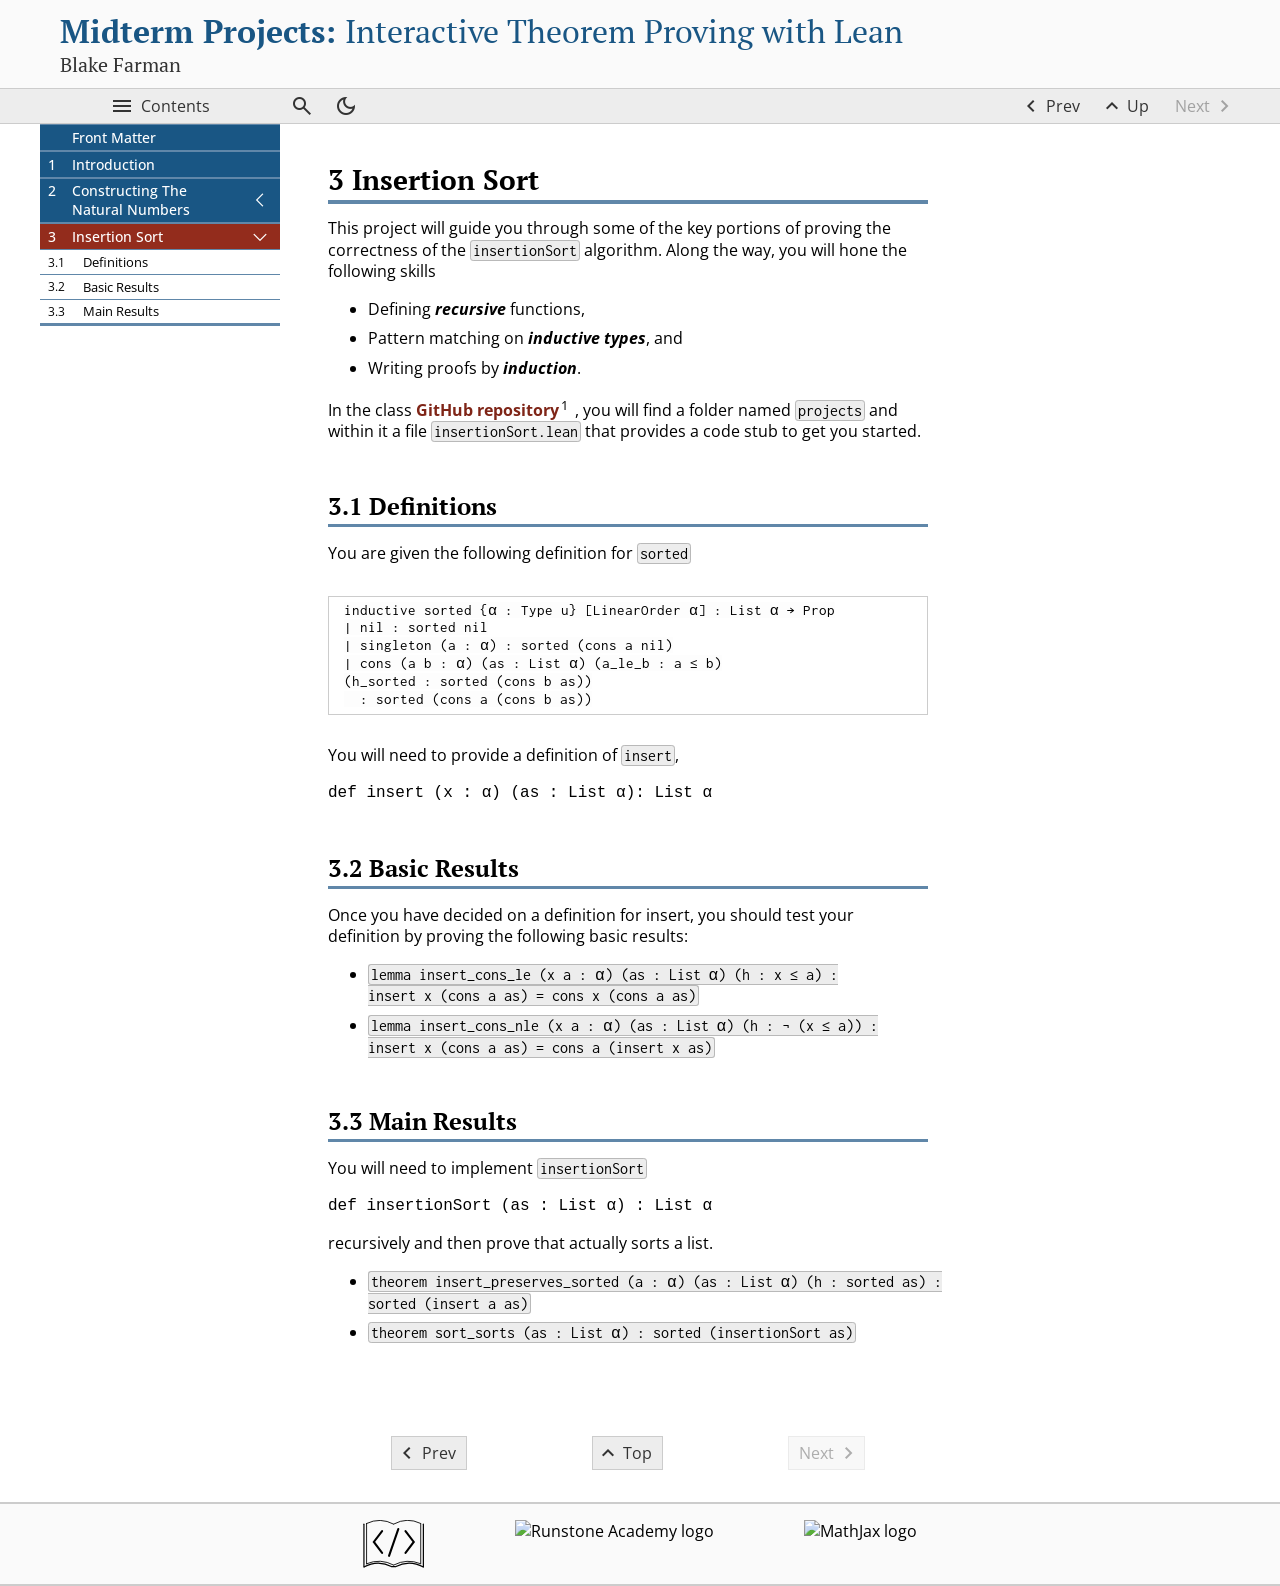
==== commit 7140819e: "Latest build deployed." ====
--- a/sec-insertion_sort.html
+++ b/sec-insertion_sort.html
@@ -133,25 +133,26 @@
 <div class="ptx-page">
 <div xmlns:xlink="http://www.w3.org/1999/xlink" id="ptx-sidebar" class="ptx-sidebar"><nav id="ptx-toc" class="ptx-toc depth2 focused" data-preexpanded-levels="0" data-max-levels="2"><ul class="structural toc-item-list contains-active">
 <li class="toc-item toc-frontmatter"><div class="toc-title-box"><a href="shorttitlelowercase-3.html" class="internal"><span class="title">Front Matter</span></a></div></li>
+<li class="toc-item toc-section"><div class="toc-title-box"><a href="section-intro.html" class="internal"><span class="codenumber">1</span> <span class="title">Introduction</span></a></div></li>
 <li class="toc-item toc-section">
-<div class="toc-title-box"><a href="sec-natural_numbers.html" class="internal"><span class="codenumber">1</span> <span class="title">Constructing The Natural Numbers</span></a></div>
+<div class="toc-title-box"><a href="sec-natural_numbers.html" class="internal"><span class="codenumber">2</span> <span class="title">Constructing The Natural Numbers</span></a></div>
 <ul class="structural toc-item-list">
-<li class="toc-item toc-subsection"><div class="toc-title-box"><a href="sec-natural_numbers.html#subsec-nat_definitions" class="internal"><span class="codenumber">1.1</span> <span class="title">Definitions</span></a></div></li>
-<li class="toc-item toc-subsection"><div class="toc-title-box"><a href="sec-natural_numbers.html#subsec-nat_basic_results" class="internal"><span class="codenumber">1.2</span> <span class="title">Basic Results</span></a></div></li>
-<li class="toc-item toc-subsection"><div class="toc-title-box"><a href="sec-natural_numbers.html#subsec-nat_properties" class="internal"><span class="codenumber">1.3</span> <span class="title">Properties of Multiplication</span></a></div></li>
+<li class="toc-item toc-subsection"><div class="toc-title-box"><a href="sec-natural_numbers.html#subsec-nat_definitions" class="internal"><span class="codenumber">2.1</span> <span class="title">Definitions</span></a></div></li>
+<li class="toc-item toc-subsection"><div class="toc-title-box"><a href="sec-natural_numbers.html#subsec-nat_basic_results" class="internal"><span class="codenumber">2.2</span> <span class="title">Basic Results</span></a></div></li>
+<li class="toc-item toc-subsection"><div class="toc-title-box"><a href="sec-natural_numbers.html#subsec-nat_properties" class="internal"><span class="codenumber">2.3</span> <span class="title">Properties of Multiplication</span></a></div></li>
 </ul>
 </li>
 <li class="toc-item toc-section contains-active">
-<div class="toc-title-box"><a href="sec-insertion_sort.html" class="internal"><span class="codenumber">2</span> <span class="title">Insertion Sort</span></a></div>
+<div class="toc-title-box"><a href="sec-insertion_sort.html" class="internal"><span class="codenumber">3</span> <span class="title">Insertion Sort</span></a></div>
 <ul class="structural toc-item-list active">
-<li class="toc-item toc-subsection"><div class="toc-title-box"><a href="sec-insertion_sort.html#subsec-insertion_sort_definitions" class="internal"><span class="codenumber">2.1</span> <span class="title">Definitions</span></a></div></li>
-<li class="toc-item toc-subsection"><div class="toc-title-box"><a href="sec-insertion_sort.html#subsec-insertion_sort_results" class="internal"><span class="codenumber">2.2</span> <span class="title">Basic Results</span></a></div></li>
-<li class="toc-item toc-subsection"><div class="toc-title-box"><a href="sec-insertion_sort.html#subsec-insertion_sort_main_results" class="internal"><span class="codenumber">2.3</span> <span class="title">Main Results</span></a></div></li>
+<li class="toc-item toc-subsection"><div class="toc-title-box"><a href="sec-insertion_sort.html#subsec-insertion_sort_definitions" class="internal"><span class="codenumber">3.1</span> <span class="title">Definitions</span></a></div></li>
+<li class="toc-item toc-subsection"><div class="toc-title-box"><a href="sec-insertion_sort.html#subsec-insertion_sort_results" class="internal"><span class="codenumber">3.2</span> <span class="title">Basic Results</span></a></div></li>
+<li class="toc-item toc-subsection"><div class="toc-title-box"><a href="sec-insertion_sort.html#subsec-insertion_sort_main_results" class="internal"><span class="codenumber">3.3</span> <span class="title">Main Results</span></a></div></li>
 </ul>
 </li>
 </ul></nav></div>
 <main class="ptx-main"><div id="ptx-content" class="ptx-content"><section xmlns:xlink="http://www.w3.org/1999/xlink" class="section" id="sec-insertion_sort"><h2 class="heading hide-type">
-<span class="type">Section</span><span class="space"> </span><span class="codenumber">2</span><span class="space"> </span><span class="title">Insertion Sort</span>
+<span class="type">Section</span><span class="space"> </span><span class="codenumber">3</span><span class="space"> </span><span class="title">Insertion Sort</span>
 </h2>
 <section class="introduction" id="sec-insertion_sort-2"><div class="para logical" id="sec-insertion_sort-2-1">
 <div class="para">This project will guide you through some of the key portions of proving the correctness of the <code class="code-inline tex2jax_ignore">insertionSort</code> algorithm. Along the way, you will hone the following skills</div>
@@ -160,9 +161,9 @@
 <li id="sec-insertion_sort-2-1-2-2"><div class="para" id="sec-insertion_sort-2-1-2-2-1">Pattern matching on <dfn class="terminology">inductive types</dfn>, and</div></li>
 <li id="sec-insertion_sort-2-1-2-3"><div class="para" id="sec-insertion_sort-2-1-2-3-1">Writing proofs by <dfn class="terminology">induction</dfn>.</div></li>
 </ul>
-<div class="para">In the class <a class="external" href="https://github.com/LATechLean/ITPLxS25" target="_blank">GitHub repository</a><details class="ptx-footnote" aria-live="polite" id="sec-insertion_sort-2-1-4"><summary class="ptx-footnote__number" title="Footnote 2.1"><sup> 1 </sup></summary><div class="ptx-footnote__contents" id="sec-insertion_sort-2-1-4"><code class="code-inline tex2jax_ignore">github.com/LATechLean/ITPLxS25</code></div></details>, you will find a folder named <code class="code-inline tex2jax_ignore">projects</code> and within it a file <code class="code-inline tex2jax_ignore">insertionSort.lean</code> that provides a code stub to get you started.</div>
+<div class="para">In the class <a class="external" href="https://github.com/LATechLean/ITPLxS25" target="_blank">GitHub repository</a><details class="ptx-footnote" aria-live="polite" id="sec-insertion_sort-2-1-4"><summary class="ptx-footnote__number" title="Footnote 3.1"><sup> 1 </sup></summary><div class="ptx-footnote__contents" id="sec-insertion_sort-2-1-4"><code class="code-inline tex2jax_ignore">github.com/LATechLean/ITPLxS25</code></div></details>, you will find a folder named <code class="code-inline tex2jax_ignore">projects</code> and within it a file <code class="code-inline tex2jax_ignore">insertionSort.lean</code> that provides a code stub to get you started.</div>
 </div></section><section class="subsection" id="subsec-insertion_sort_definitions"><h3 class="heading hide-type">
-<span class="type">Subsection</span><span class="space"> </span><span class="codenumber">2.1</span><span class="space"> </span><span class="title">Definitions</span>
+<span class="type">Subsection</span><span class="space"> </span><span class="codenumber">3.1</span><span class="space"> </span><span class="title">Definitions</span>
 </h3>
 <div class="para" id="subsec-insertion_sort_definitions-2">You are given the following definition for <code class="code-inline tex2jax_ignore">sorted</code>
 </div>
@@ -177,7 +178,7 @@
 <div class="para">You will need to provide a definition of <code class="code-inline tex2jax_ignore">insert</code>,</div>
 <pre class="code-display tex2jax_ignore">def insert (x : α) (as : List α): List α</pre>
 </div></section><section class="subsection" id="subsec-insertion_sort_results"><h3 class="heading hide-type">
-<span class="type">Subsection</span><span class="space"> </span><span class="codenumber">2.2</span><span class="space"> </span><span class="title">Basic Results</span>
+<span class="type">Subsection</span><span class="space"> </span><span class="codenumber">3.2</span><span class="space"> </span><span class="title">Basic Results</span>
 </h3>
 <div class="para logical" id="subsec-insertion_sort_results-2">
 <div class="para">Once you have decided on a definition for insert, you should test your definition by proving the following basic results:</div>
@@ -188,7 +189,7 @@
 insert x (cons a as) = cons a (insert x as)</code></div></li>
 </ul>
 </div></section><section class="subsection" id="subsec-insertion_sort_main_results"><h3 class="heading hide-type">
-<span class="type">Subsection</span><span class="space"> </span><span class="codenumber">2.3</span><span class="space"> </span><span class="title">Main Results</span>
+<span class="type">Subsection</span><span class="space"> </span><span class="codenumber">3.3</span><span class="space"> </span><span class="title">Main Results</span>
 </h3>
 <div class="para logical" id="subsec-insertion_sort_main_results-2">
 <div class="para">You will need to implement <code class="code-inline tex2jax_ignore">insertionSort</code>
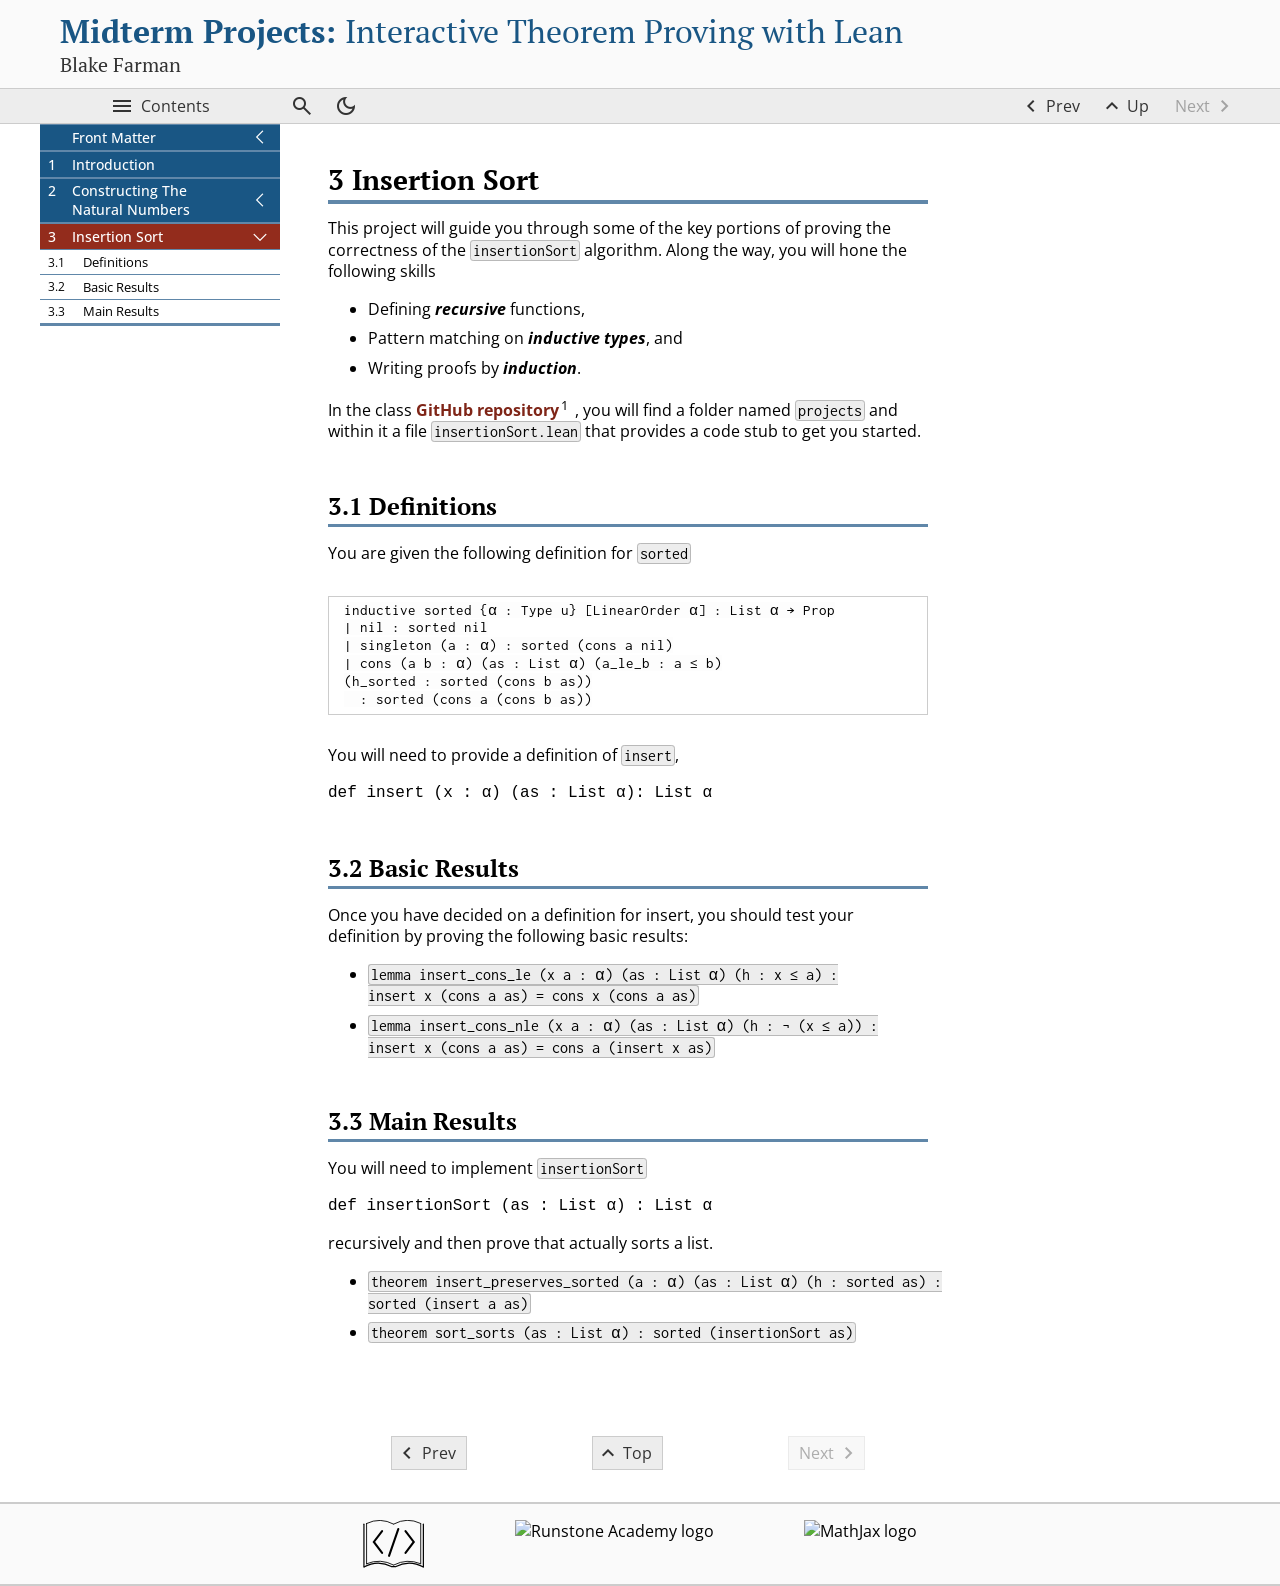
==== commit caa7a163: "Latest build deployed." ====
--- a/sec-insertion_sort.html
+++ b/sec-insertion_sort.html
@@ -132,7 +132,10 @@
 \)</span></div>
 <div class="ptx-page">
 <div xmlns:xlink="http://www.w3.org/1999/xlink" id="ptx-sidebar" class="ptx-sidebar"><nav id="ptx-toc" class="ptx-toc depth2 focused" data-preexpanded-levels="0" data-max-levels="2"><ul class="structural toc-item-list contains-active">
-<li class="toc-item toc-frontmatter"><div class="toc-title-box"><a href="shorttitlelowercase-3.html" class="internal"><span class="title">Front Matter</span></a></div></li>
+<li class="toc-item toc-frontmatter">
+<div class="toc-title-box"><a href="shorttitlelowercase-3.html" class="internal"><span class="title">Front Matter</span></a></div>
+<ul class="structural toc-item-list"><li class="toc-item toc-abstract"><div class="toc-title-box"><a href="shorttitlelowercase-3.html#shorttitlelowercase-3-2" class="internal"><span class="title">Abstract</span></a></div></li></ul>
+</li>
 <li class="toc-item toc-section"><div class="toc-title-box"><a href="section-intro.html" class="internal"><span class="codenumber">1</span> <span class="title">Introduction</span></a></div></li>
 <li class="toc-item toc-section">
 <div class="toc-title-box"><a href="sec-natural_numbers.html" class="internal"><span class="codenumber">2</span> <span class="title">Constructing The Natural Numbers</span></a></div>
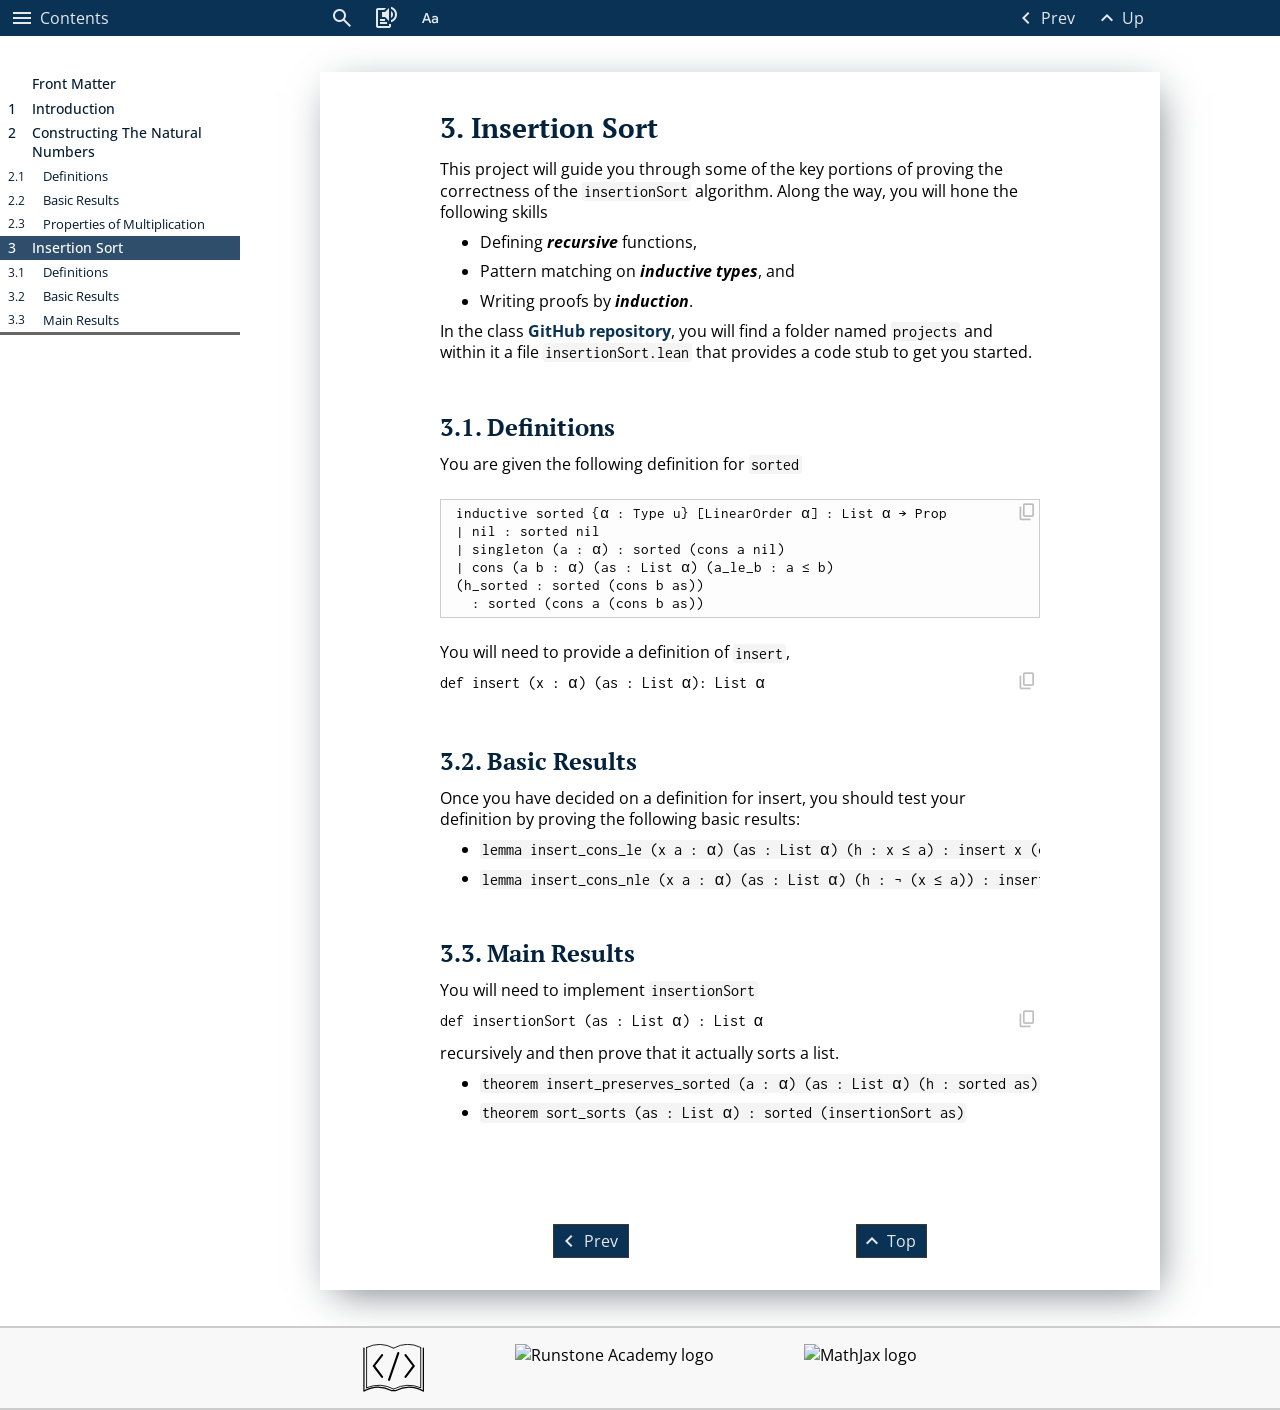
==== commit c5989d1c: "Latest build deployed." ====
--- a/sec-insertion_sort.html
+++ b/sec-insertion_sort.html
@@ -6,73 +6,36 @@
 <!--*                                          *-->
 <!--********************************************-->
 <html lang="en-US" dir="ltr">
+<!--******************************************-->
+<!--*  Authored with PreTeXt                 *-->
+<!--*  pretextbook.org                       *-->
+<!--*  Theme: boulder                        *-->
+<!--*  Palette:                              *-->
+<!--******************************************-->
 <head xmlns:og="http://ogp.me/ns#" xmlns:book="https://ogp.me/ns/book#">
 <meta http-equiv="Content-Type" content="text/html; charset=UTF-8">
 <title>Insertion Sort</title>
-<link xmlns:xlink="http://www.w3.org/1999/xlink" rel="preconnect" href="https://fonts.googleapis.com">
-<link xmlns:xlink="http://www.w3.org/1999/xlink" rel="preconnect" href="https://fonts.gstatic.com" crossorigin="">
-<link xmlns:xlink="http://www.w3.org/1999/xlink" rel="stylesheet" href="https://fonts.googleapis.com/css2?family=Material+Symbols+Outlined:opsz,wght,FILL,GRAD@24,400,0,0">
+<link rel="preconnect" href="https://fonts.googleapis.com">
+<link rel="preconnect" href="https://fonts.gstatic.com" crossorigin="">
+<link rel="stylesheet" href="https://fonts.googleapis.com/css2?family=Material+Symbols+Outlined:opsz,wght,FILL,GRAD@24,400,0,0">
 <link href="_static/pretext/css/theme.css" rel="stylesheet" type="text/css">
-<link xmlns:xlink="http://www.w3.org/1999/xlink" href="_static/pretext/css/ol-markers.css" rel="stylesheet" type="text/css">
-<script>
-var runestoneMathReady = new Promise((resolve) => window.rsMathReady = resolve);
-window.MathJax = {
-  "tex": {
-    "inlineMath": [
-      [
-        "\\(",
-        "\\)"
-      ]
-    ],
-    "tags": "none",
-    "tagSide": "right",
-    "tagIndent": ".8em",
-    "packages": {
-      "[+]": [
-        "base",
-        "extpfeil",
-        "ams",
-        "amscd",
-        "color",
-        "newcommand",
-        "knowl"
-      ]
-    }
-  },
-  "options": {
-    "ignoreHtmlClass": "tex2jax_ignore|ignore-math",
-    "processHtmlClass": "process-math"
-  },
-  "chtml": {
-    "scale": 0.98,
-    "mtextInheritFont": true
-  },
-  "loader": {
-    "load": [
-      "input/asciimath",
-      "[tex]/extpfeil",
-      "[tex]/amscd",
-      "[tex]/color",
-      "[tex]/newcommand",
-      "[pretext]/mathjaxknowl3.js"
-    ],
-    "paths": {
-      "pretext": "_static/pretext/js/lib"
-    }
-  },
-  "startup": {
-    pageReady() {
-      return MathJax.startup.defaultPageReady().then(function () {
-      console.log("in ready function");
-      rsMathReady();
-      }
-    )}
-  }
-};
-</script><script src="https://cdn.jsdelivr.net/npm/mathjax@3/es5/tex-chtml.js"></script><meta xmlns:xlink="http://www.w3.org/1999/xlink" name="Keywords" content="Authored in PreTeXt">
+<script type="module">import { startMathJax } from './_static/pretext/js/dist/mathjax_startup.js';
+startMathJax({
+hasWebworkReps: false,
+hasSage: false,
+isReact: false,
+htmlPresentation: false,
+lang: "en-US",
+});
+</script><script defer src="https://cdn.jsdelivr.net/npm/mathjax@4/tex-mml-chtml.js"></script><meta name="Keywords" content="Authored in PreTeXt">
 <meta name="viewport" content="width=device-width, initial-scale=1.0">
-<meta xmlns:xlink="http://www.w3.org/1999/xlink" property="og:type" content="article">
-<script src="_static/pretext/js/lib/jquery.min.js"></script><script src="_static/pretext/js/lib/jquery.sticky.js"></script><script src="_static/pretext/js/lib/jquery.espy.min.js"></script><script src="_static/pretext/js/pretext.js"></script><script src="_static/pretext/js/pretext_add_on.js?x=1"></script><script src="_static/pretext/js/user_preferences.js"></script><!--** eBookCongig is necessary to configure interactive       **-->
+<meta property="og:type" content="article">
+<meta name="twitter:title" content="Midterm Projects">
+<meta property="og:title" content="Midterm Projects">
+<meta name="twitter:description" content="Interactive Theorem Proving with Lean">
+<meta property="og:description" content="Interactive Theorem Proving with Lean">
+<meta name="twitter:card" content="summary">
+<script src="_static/pretext/js/jquery.min.js"></script><script src="_static/pretext/js/dist/pretext-core.js?v=2.48"></script><script src="_static/pretext/js/dist/pretext-read-aloud.js?v=2.48"></script><!--** eBookCongig is necessary to configure interactive       **-->
 <!--** Runestone components to run locally in reader's browser **-->
 <!--** No external communication:                              **-->
 <!--**     log level is 0, Runestone Services are disabled     **-->
@@ -94,36 +57,63 @@
 eBookConfig.enableScratchAC = false;
 eBookConfig.build_info = "";
 eBookConfig.python3 = null;
-eBookConfig.runestone_version = '7.5.12';
+eBookConfig.runestone_version = '8.2.4';
 eBookConfig.jobehost = '';
 eBookConfig.proxyuri_runs = '';
 eBookConfig.proxyuri_files = '';
 eBookConfig.enable_chatcodes =  false;
 </script>
 <!--*** Runestone Services ***-->
-<script src="_static/prefix-runtime.8ded03b2da8fab17.bundle.js"></script><script src="_static/prefix-723.3e6434f80549315a.bundle.js"></script><script src="_static/prefix-runestone.f6bda0c0ccce4835.bundle.js"></script><link rel="stylesheet" type="text/css" href="_static/prefix-723.3bccd435914aa0ff.css">
-<link rel="stylesheet" type="text/css" href="_static/prefix-runestone.e0c6d4592e23c667.css">
-<script xmlns:xlink="http://www.w3.org/1999/xlink" src="_static/pretext/js/lti_iframe_resizer.js"></script><script src="https://cdnjs.cloudflare.com/ajax/libs/prism/1.26.0/components/prism-core.min.js"></script><script src="https://cdnjs.cloudflare.com/ajax/libs/prism/1.26.0/plugins/autoloader/prism-autoloader.min.js"></script><script src="https://cdnjs.cloudflare.com/ajax/libs/prism/1.26.0/plugins/line-numbers/prism-line-numbers.min.js" integrity="sha512-dubtf8xMHSQlExGRQ5R7toxHLgSDZ0K7AunqPWHXmJQ8XyVIG19S1T95gBxlAeGOK02P4Da2RTnQz0Za0H0ebQ==" crossorigin="anonymous" referrerpolicy="no-referrer"></script><script src="https://cdnjs.cloudflare.com/ajax/libs/prism/1.26.0/plugins/line-highlight/prism-line-highlight.min.js" integrity="sha512-93uCmm0q+qO5Lb1huDqr7tywS8A2TFA+1/WHvyiWaK6/pvsFl6USnILagntBx8JnVbQH5s3n0vQZY6xNthNfKA==" crossorigin="anonymous" referrerpolicy="no-referrer"></script><script src="https://cdnjs.cloudflare.com/ajax/libs/lunr.js/2.3.9/lunr.min.js" integrity="sha512-4xUl/d6D6THrAnXAwGajXkoWaeMNwEKK4iNfq5DotEbLPAfk6FSxSP3ydNxqDgCw1c/0Z1Jg6L8h2j+++9BZmg==" crossorigin="anonymous" referrerpolicy="no-referrer"></script><script src="lunr-pretext-search-index.js" async=""></script><script src="_static/pretext/js/pretext_search.js"></script><script src="_static/pretext/js/lib/knowl.js"></script><!--knowl.js code controls Sage Cells within knowls--><script>sagecellEvalName='Evaluate (Sage)';
+<script src="_static/prefix-runtime.40bd1420d3277749.bundle.js"></script><script src="_static/prefix-926.5c7038c8ef173faf.bundle.js"></script><script src="_static/prefix-runestone.b388362b5f43738a.bundle.js"></script><link rel="stylesheet" type="text/css" href="_static/prefix-926.229729d09512acc9.css">
+<link rel="stylesheet" type="text/css" href="_static/prefix-runestone.8086b62682b271d1.css">
+<script src="_static/pretext/js/dist/lti_iframe_resizer.js"></script><script src="https://cdnjs.cloudflare.com/ajax/libs/prism/1.26.0/components/prism-core.min.js"></script><script src="https://cdnjs.cloudflare.com/ajax/libs/prism/1.26.0/plugins/autoloader/prism-autoloader.min.js"></script><script src="https://cdnjs.cloudflare.com/ajax/libs/prism/1.26.0/plugins/line-numbers/prism-line-numbers.min.js" integrity="sha512-dubtf8xMHSQlExGRQ5R7toxHLgSDZ0K7AunqPWHXmJQ8XyVIG19S1T95gBxlAeGOK02P4Da2RTnQz0Za0H0ebQ==" crossorigin="anonymous" referrerpolicy="no-referrer"></script><script src="https://cdnjs.cloudflare.com/ajax/libs/prism/1.26.0/plugins/line-highlight/prism-line-highlight.min.js" integrity="sha512-93uCmm0q+qO5Lb1huDqr7tywS8A2TFA+1/WHvyiWaK6/pvsFl6USnILagntBx8JnVbQH5s3n0vQZY6xNthNfKA==" crossorigin="anonymous" referrerpolicy="no-referrer"></script><script src="https://cdnjs.cloudflare.com/ajax/libs/lunr.js/2.3.9/lunr.min.js" integrity="sha512-4xUl/d6D6THrAnXAwGajXkoWaeMNwEKK4iNfq5DotEbLPAfk6FSxSP3ydNxqDgCw1c/0Z1Jg6L8h2j+++9BZmg==" crossorigin="anonymous" referrerpolicy="no-referrer"></script><script src="lunr-pretext-search-index.js" async=""></script><script src="_static/pretext/js/dist/pretext_search.js"></script><!--knowl.js code controls Sage Cells within knowls--><script>sagecellEvalName='Evaluate (Sage)';
 </script>
 </head>
-<body id="authorslastnamelowercase-ShortTitleCamelCase" class="pretext article ignore-math">
-<a class="assistive" href="#ptx-content">Skip to main content</a><header id="ptx-masthead" class="ptx-masthead"><div class="ptx-banner"><div class="title-container">
-<h1 class="heading"><a href="shorttitlelowercase.html"><span class="title">Midterm Projects:</span> <span class="subtitle">Interactive Theorem Proving with Lean</span></a></h1>
+<body id="farman-ITPLMidtermProjects" class="pretext article ignore-math">
+<a class="assistive" href="#ptx-content">Skip to main content</a><header id="ptx-masthead" class="ptx-masthead" role="banner"><div class="ptx-banner"><div class="title-container">
+<div class="heading ptx-banner-heading"><a href="projects.html"><span class="title">Midterm Projects</span> <span class="subtitle">Interactive Theorem Proving with Lean</span></a></div>
 <p class="byline">Blake Farman</p>
-</div></div></header><nav xmlns:xlink="http://www.w3.org/1999/xlink" id="ptx-navbar" class="ptx-navbar navbar"><div class="ptx-navbar-contents">
-<button class="toc-toggle button" title="Contents"><span class="icon material-symbols-outlined" aria-hidden="true">&#xe5d2;</span><span class="name">Contents</span></button><div class="searchbox">
-<div class="searchwidget"><button id="searchbutton" class="searchbutton button" type="button" title="Search book"><span class="icon material-symbols-outlined" aria-hidden="true">&#xe8b6;</span><span class="name">Search Book</span></button></div>
-<div id="searchresultsplaceholder" class="searchresultsplaceholder" style="display: none">
-<div class="search-results-controls">
-<input aria-label="Search term" id="ptxsearch" class="ptxsearch" type="text" name="terms" placeholder="Search term"><button title="Close search" id="closesearchresults" class="closesearchresults"><span class="material-symbols-outlined">close</span></button>
-</div>
-<h2 class="search-results-heading">Search Results: </h2>
-<div id="searchempty" class="searchempty"><span>No results.</span></div>
-<ol id="searchresults" class="searchresults"></ol>
-</div>
-</div>
-<span class="nav-other-controls"><button id="light-dark-button" class="light-dark-button button" title="Dark Mode"><span class="icon material-symbols-outlined" aria-hidden="true">&#xe51c;</span><span class="name">Dark Mode</span></button></span><span class="treebuttons"><a class="previous-button button" href="sec-natural_numbers.html" title="Previous"><span class="icon material-symbols-outlined" aria-hidden="true">&#xe5cb;</span><span class="name">Prev</span></a><a class="up-button button" href="shorttitlelowercase.html" title="Up"><span class="icon material-symbols-outlined" aria-hidden="true">&#xe5ce;</span><span class="name">Up</span></a><span class="next-button button disabled"><span class="name">Next</span><span class="icon material-symbols-outlined" aria-hidden="true">&#xe5cc;</span></span></span>
-</div></nav><div xmlns:xlink="http://www.w3.org/1999/xlink" id="latex-macros" class="hidden-content process-math" style="display:none"><span class="process-math">\(\newcommand{\foo}{b^{ar}}
+</div></div></header><nav id="ptx-navbar" class="ptx-navbar navbar"><div class="ptx-navbar-contents">
+<button id="ptx-toc-toggle" type="button" aria-controls="ptx-sidebar" class="toc-toggle button" title="Contents"><span class="icon material-symbols-outlined" aria-hidden="true">&#xe5d2;</span><span class="name">Contents</span></button><div class="ptx-search-box">
+<div class="ptx-search-widget"><button id="ptx-search-button" type="button" class="ptx-search-button button" title="Search Book"><span class="icon material-symbols-outlined" aria-hidden="true">&#xe8b6;</span><span class="name">Search Book</span></button></div>
+<dialog id="ptx-search-dialog" class="ptx-dialog ptx-search-dialog"><div class="ptx-search-dialog-controls">
+<input aria-label="Search term" id="ptx-search-terms" class="ptx-search-terms" type="text" name="terms" placeholder="Search terms"><button aria-label="Close" id="ptx-search-close" class="ptx-search-close"><span class="icon material-symbols-outlined" aria-hidden="true">&#xe5cd;</span></button>
+</div>
+<div id="ptx-search-status" class="ptx-search-status" aria-live="polite" aria-atomic="true"></div>
+<h2 class="heading ptx-search-results-heading">Search Results: </h2>
+<div id="ptx-search-empty" class="ptx-search-empty"><span>No results.</span></div>
+<ol id="ptx-search-results" class="ptx-search-results"></ol></dialog>
+</div>
+<span class="nav-other-controls"><button id="ptx-read-aloud-button" class="ptx-read-aloud-button button" title="Read aloud" aria-expanded="false"><span class="icon material-symbols-outlined" aria-hidden="true">&#xf1bc;</span><span class="name">Read aloud</span></button><div id="ptx-read-aloud-player" class="ptx-read-aloud-player" hidden="hidden" role="group" aria-label="Read aloud">
+<button id="ptx-read-aloud-prev" class="button" title="Previous sentence"><span class="icon material-symbols-outlined" aria-hidden="true">&#xe045;</span></button><button id="ptx-read-aloud-toggle" class="ptx-read-aloud-toggle button" title="Play"><span class="ptx-read-aloud-icon-play"><span class="icon material-symbols-outlined" aria-hidden="true">&#xe037;</span></span><span class="ptx-read-aloud-icon-pause"><span class="icon material-symbols-outlined" aria-hidden="true">&#xe034;</span></span></button><button id="ptx-read-aloud-next" class="button" title="Next sentence"><span class="icon material-symbols-outlined" aria-hidden="true">&#xe044;</span></button><a id="ptx-read-aloud-continue" class="ptx-read-aloud-continue button" hidden="hidden">Continue<span class="icon material-symbols-outlined" aria-hidden="true">&#xe037;</span></a><button id="ptx-read-aloud-settings-button" class="ptx-read-aloud-settings-button button" title="Reading settings"><span class="icon material-symbols-outlined" aria-hidden="true">&#xe429;</span></button>
+</div>
+<dialog class="ptx-dialog ptx-read-aloud-settings-popup" id="ptx-read-aloud-settings-popup"><div class="ptx-readability-options-popup-controls">
+<h2 class="heading">Read aloud settings</h2>
+<button class="ptx-read-aloud-settings-close-button button" id="ptx-read-aloud-settings-close-button" title="Close"><span class="icon material-symbols-outlined" aria-hidden="true">&#xe5cd;</span></button>
+</div>
+<div class="ptx-readability-options-group">
+<label for="ptx-read-aloud-voice"><span class="icon material-symbols-outlined" aria-hidden="true">&#xe91f;</span><span>Voice</span></label><select id="ptx-read-aloud-voice"></select><label class="ptx-readability-slider-label" for="ptx-read-aloud-rate"><span class="icon material-symbols-outlined" aria-hidden="true">&#xe9e4;</span><span>Reading speed</span><output id="ptx-read-aloud-rate-value" for="ptx-read-aloud-rate">1×</output></label><input type="range" id="ptx-read-aloud-rate" min="0.5" max="2" step="0.1" value="1"><label for="ptx-read-aloud-asides"><span class="icon material-symbols-outlined" aria-hidden="true">&#xe5d7;</span><span>Collapsed content</span></label><select id="ptx-read-aloud-asides"><option value="skip">Announce, do not read</option>
+<option value="read">Read automatically</option></select><label for="ptx-read-aloud-autoscroll"><input type="checkbox" id="ptx-read-aloud-autoscroll" checked><span>Follow along (auto-scroll)</span></label><label for="ptx-read-aloud-autocontinue"><input type="checkbox" id="ptx-read-aloud-autocontinue"><span>Continue to the next page automatically</span></label>
+</div></dialog><button id="ptx-readability-options-button" class="ptx-readability-options-button button" title="Readability settings"><span class="icon material-symbols-outlined" aria-hidden="true">&#xf6f1;</span><span class="name">Readability settings</span></button><dialog class="ptx-dialog ptx-readability-options-popup" id="ptx-readability-options-popup"><div class="ptx-readability-options-popup-controls">
+<h2 class="heading">Readability settings</h2>
+<button class="ptx-readability-options-close-button button" id="ptx-readability-options-close-button" title="Close"><span class="icon material-symbols-outlined" aria-hidden="true">&#xe5cd;</span></button>
+</div>
+<div class="ptx-readability-options-group">
+<label class="ptx-readability-slider-label" for="ptx-readability-line-height"><span class="icon material-symbols-outlined" aria-hidden="true">&#xe240;</span><span>Line height</span><output id="ptx-readability-line-height-value" for="ptx-readability-line-height">1.35</output></label><input type="range" id="ptx-readability-line-height" min="1.10" max="3" step="0.05" value="1.35">
+</div>
+<div class="ptx-readability-options-group">
+<label class="ptx-readability-slider-label" for="ptx-readability-font-size"><span class="icon material-symbols-outlined" aria-hidden="true">&#xe245;</span><span>Content font size</span><output id="ptx-readability-font-size-value" for="ptx-readability-font-size">100%</output></label><input type="range" id="ptx-readability-font-size" min="0.8" max="1.5" step="0.05" value="1">
+</div>
+<fieldset class="ptx-readability-options-group ptx-readability-options-group-theme">
+<legend>Theme</legend>
+<label for="ptx-readability-theme-system"><input type="radio" name="ptx-readability-theme" id="ptx-readability-theme-system" value="system"><span class="icon material-symbols-outlined" aria-hidden="true">&#xe1ab;</span><span>System</span></label><label for="ptx-readability-theme-light"><input type="radio" name="ptx-readability-theme" id="ptx-readability-theme-light" value="light"><span class="icon material-symbols-outlined" aria-hidden="true">&#xe518;</span><span>Light</span></label><label for="ptx-readability-theme-dark"><input type="radio" name="ptx-readability-theme" id="ptx-readability-theme-dark" value="dark"><span class="icon material-symbols-outlined" aria-hidden="true">&#xe51c;</span><span>Dark</span></label>
+</fieldset>
+<fieldset class="ptx-readability-options-group">
+<legend>Assistive technologies</legend>
+<label for="ptx-readability-accessible-permalinks"><input type="checkbox" id="ptx-readability-accessible-permalinks"><span>🔗</span><span>Expose permalinks</span></label>
+</fieldset>
+<div class="ptx-readability-options-group"><button type="button" class="ptx-readability-reset-button button" id="ptx-readability-reset-button"><span class="icon material-symbols-outlined" aria-hidden="true">&#xf053;</span><span class="name">Reset All</span></button></div></dialog></span><span class="treebuttons"><a class="previous-button button" href="sec-natural_numbers.html" title="Previous"><span class="icon material-symbols-outlined" aria-hidden="true">&#xe5cb;</span><span class="name">Prev</span></a><a class="up-button button" href="projects.html" title="Up"><span class="icon material-symbols-outlined" aria-hidden="true">&#xe5ce;</span><span class="name">Up</span></a><span class="next-button button disabled"><span class="name">Next</span><span class="icon material-symbols-outlined" aria-hidden="true">&#xe5cc;</span></span></span>
+</div></nav><div id="latex-macros" class="hidden-content process-math" style="display:none"><span class="process-math">\(
 \newcommand{\lt}{&lt;}
 \newcommand{\gt}{&gt;}
 \newcommand{\amp}{&amp;}
@@ -131,15 +121,12 @@
 \newcommand{\fillinmath}[1]{\mathchoice{\colorbox{fillinmathshade}{$\displaystyle     \phantom{\,#1\,}$}}{\colorbox{fillinmathshade}{$\textstyle        \phantom{\,#1\,}$}}{\colorbox{fillinmathshade}{$\scriptstyle      \phantom{\,#1\,}$}}{\colorbox{fillinmathshade}{$\scriptscriptstyle\phantom{\,#1\,}$}}}
 \)</span></div>
 <div class="ptx-page">
-<div xmlns:xlink="http://www.w3.org/1999/xlink" id="ptx-sidebar" class="ptx-sidebar"><nav id="ptx-toc" class="ptx-toc depth2 focused" data-preexpanded-levels="0" data-max-levels="2"><ul class="structural toc-item-list contains-active">
-<li class="toc-item toc-frontmatter">
-<div class="toc-title-box"><a href="shorttitlelowercase-3.html" class="internal"><span class="title">Front Matter</span></a></div>
-<ul class="structural toc-item-list"><li class="toc-item toc-abstract"><div class="toc-title-box"><a href="shorttitlelowercase-3.html#shorttitlelowercase-3-2" class="internal"><span class="title">Abstract</span></a></div></li></ul>
-</li>
-<li class="toc-item toc-section"><div class="toc-title-box"><a href="section-intro.html" class="internal"><span class="codenumber">1</span> <span class="title">Introduction</span></a></div></li>
+<div id="ptx-sidebar" role="complementary" class="ptx-sidebar"><nav id="ptx-toc" tabindex="-1" aria-label="Contents" class="ptx-toc depth2"><ul class="structural toc-item-list contains-active">
+<li class="toc-item toc-frontmatter"><div class="toc-title-box"><a href="projects-3.html" class="internal"><span class="title">Front Matter</span></a></div></li>
+<li class="toc-item toc-section"><div class="toc-title-box"><a href="section-introduction.html" class="internal"><span class="codenumber">1</span> <span class="title">Introduction</span></a></div></li>
 <li class="toc-item toc-section">
 <div class="toc-title-box"><a href="sec-natural_numbers.html" class="internal"><span class="codenumber">2</span> <span class="title">Constructing The Natural Numbers</span></a></div>
-<ul class="structural toc-item-list">
+<ul id="ptx-toc-group-sec-natural_numbers" class="structural toc-item-list">
 <li class="toc-item toc-subsection"><div class="toc-title-box"><a href="sec-natural_numbers.html#subsec-nat_definitions" class="internal"><span class="codenumber">2.1</span> <span class="title">Definitions</span></a></div></li>
 <li class="toc-item toc-subsection"><div class="toc-title-box"><a href="sec-natural_numbers.html#subsec-nat_basic_results" class="internal"><span class="codenumber">2.2</span> <span class="title">Basic Results</span></a></div></li>
 <li class="toc-item toc-subsection"><div class="toc-title-box"><a href="sec-natural_numbers.html#subsec-nat_properties" class="internal"><span class="codenumber">2.3</span> <span class="title">Properties of Multiplication</span></a></div></li>
@@ -147,30 +134,48 @@
 </li>
 <li class="toc-item toc-section contains-active">
 <div class="toc-title-box"><a href="sec-insertion_sort.html" class="internal"><span class="codenumber">3</span> <span class="title">Insertion Sort</span></a></div>
-<ul class="structural toc-item-list active">
+<ul class="structural toc-item-list active" id="ptx-toc-group-sec-insertion_sort">
 <li class="toc-item toc-subsection"><div class="toc-title-box"><a href="sec-insertion_sort.html#subsec-insertion_sort_definitions" class="internal"><span class="codenumber">3.1</span> <span class="title">Definitions</span></a></div></li>
 <li class="toc-item toc-subsection"><div class="toc-title-box"><a href="sec-insertion_sort.html#subsec-insertion_sort_results" class="internal"><span class="codenumber">3.2</span> <span class="title">Basic Results</span></a></div></li>
 <li class="toc-item toc-subsection"><div class="toc-title-box"><a href="sec-insertion_sort.html#subsec-insertion_sort_main_results" class="internal"><span class="codenumber">3.3</span> <span class="title">Main Results</span></a></div></li>
 </ul>
 </li>
 </ul></nav></div>
-<main class="ptx-main"><div id="ptx-content" class="ptx-content"><section xmlns:xlink="http://www.w3.org/1999/xlink" class="section" id="sec-insertion_sort"><h2 class="heading hide-type">
-<span class="type">Section</span><span class="space"> </span><span class="codenumber">3</span><span class="space"> </span><span class="title">Insertion Sort</span>
-</h2>
-<section class="introduction" id="sec-insertion_sort-2"><div class="para logical" id="sec-insertion_sort-2-1">
+<main class="ptx-main"><div id="ptx-content" class="ptx-content">
+<section class="section" id="sec-insertion_sort">
+<h1 class="heading hide-type">
+<span class="type">Section</span><span class="space heading-divison-mark heading-divison-mark__space"> </span><span class="codenumber">3</span><span class="space heading-divison-mark heading-divison-mark__space"> </span><span class="title">Insertion Sort</span>
+</h1>
+<section class="introduction" id="sec-insertion_sort-2">
+<div class="para logical" id="sec-insertion_sort-2-1">
 <div class="para">This project will guide you through some of the key portions of proving the correctness of the <code class="code-inline tex2jax_ignore">insertionSort</code> algorithm. Along the way, you will hone the following skills</div>
 <ul class="disc" id="sec-insertion_sort-2-1-2">
-<li id="sec-insertion_sort-2-1-2-1"><div class="para" id="sec-insertion_sort-2-1-2-1-1">Defining <dfn class="terminology">recursive</dfn> functions,</div></li>
-<li id="sec-insertion_sort-2-1-2-2"><div class="para" id="sec-insertion_sort-2-1-2-2-1">Pattern matching on <dfn class="terminology">inductive types</dfn>, and</div></li>
-<li id="sec-insertion_sort-2-1-2-3"><div class="para" id="sec-insertion_sort-2-1-2-3-1">Writing proofs by <dfn class="terminology">induction</dfn>.</div></li>
-</ul>
-<div class="para">In the class <a class="external" href="https://github.com/LATechLean/ITPLxS25" target="_blank">GitHub repository</a><details class="ptx-footnote" aria-live="polite" id="sec-insertion_sort-2-1-4"><summary class="ptx-footnote__number" title="Footnote 3.1"><sup> 1 </sup></summary><div class="ptx-footnote__contents" id="sec-insertion_sort-2-1-4"><code class="code-inline tex2jax_ignore">github.com/LATechLean/ITPLxS25</code></div></details>, you will find a folder named <code class="code-inline tex2jax_ignore">projects</code> and within it a file <code class="code-inline tex2jax_ignore">insertionSort.lean</code> that provides a code stub to get you started.</div>
-</div></section><section class="subsection" id="subsec-insertion_sort_definitions"><h3 class="heading hide-type">
-<span class="type">Subsection</span><span class="space"> </span><span class="codenumber">3.1</span><span class="space"> </span><span class="title">Definitions</span>
-</h3>
-<div class="para" id="subsec-insertion_sort_definitions-2">You are given the following definition for <code class="code-inline tex2jax_ignore">sorted</code>
-</div>
-<div class="code-box"><pre class="program"><code class="language-none">inductive sorted {α : Type u} [LinearOrder α] : List α → Prop
+<li id="sec-insertion_sort-2-1-2-1">
+<div class="para" id="sec-insertion_sort-2-1-2-1-1">Defining <dfn class="terminology">recursive</dfn> functions,<div class="autopermalink" aria-hidden="true" data-description="Paragraph"><a tabindex="-1" href="#sec-insertion_sort-2-1-2-1-1" title="Copy heading and permalink for Paragraph" aria-label="Copy heading and permalink for Paragraph">🔗</a></div>
+</div>
+<div class="autopermalink" aria-hidden="true" data-description="Item"><a tabindex="-1" href="#sec-insertion_sort-2-1-2-1" title="Copy heading and permalink for Item" aria-label="Copy heading and permalink for Item">🔗</a></div>
+</li>
+<li id="sec-insertion_sort-2-1-2-2">
+<div class="para" id="sec-insertion_sort-2-1-2-2-1">Pattern matching on <dfn class="terminology">inductive types</dfn>, and<div class="autopermalink" aria-hidden="true" data-description="Paragraph"><a tabindex="-1" href="#sec-insertion_sort-2-1-2-2-1" title="Copy heading and permalink for Paragraph" aria-label="Copy heading and permalink for Paragraph">🔗</a></div>
+</div>
+<div class="autopermalink" aria-hidden="true" data-description="Item"><a tabindex="-1" href="#sec-insertion_sort-2-1-2-2" title="Copy heading and permalink for Item" aria-label="Copy heading and permalink for Item">🔗</a></div>
+</li>
+<li id="sec-insertion_sort-2-1-2-3">
+<div class="para" id="sec-insertion_sort-2-1-2-3-1">Writing proofs by <dfn class="terminology">induction</dfn>.<div class="autopermalink" aria-hidden="true" data-description="Paragraph"><a tabindex="-1" href="#sec-insertion_sort-2-1-2-3-1" title="Copy heading and permalink for Paragraph" aria-label="Copy heading and permalink for Paragraph">🔗</a></div>
+</div>
+<div class="autopermalink" aria-hidden="true" data-description="Item"><a tabindex="-1" href="#sec-insertion_sort-2-1-2-3" title="Copy heading and permalink for Item" aria-label="Copy heading and permalink for Item">🔗</a></div>
+</li>
+</ul>
+<div class="para">In the class <a class="external" href="https://github.com/LATechLean/ITPLxS25" target="_blank">GitHub repository</a>, you will find a folder named <code class="code-inline tex2jax_ignore">projects</code> and within it a file <code class="code-inline tex2jax_ignore">insertionSort.lean</code> that provides a code stub to get you started.</div>
+<div class="autopermalink" aria-hidden="true" data-description="Paragraph"><a tabindex="-1" href="#sec-insertion_sort-2-1" title="Copy heading and permalink for Paragraph" aria-label="Copy heading and permalink for Paragraph">🔗</a></div>
+</div></section>
+<section class="subsection" id="subsec-insertion_sort_definitions">
+<h2 class="heading hide-type">
+<span class="type">Subsection</span><span class="space heading-divison-mark heading-divison-mark__space"> </span><span class="codenumber">3.1</span><span class="space heading-divison-mark heading-divison-mark__space"> </span><span class="title">Definitions</span>
+</h2>
+<div class="para" id="subsec-insertion_sort_definitions-2">You are given the following definition for <code class="code-inline tex2jax_ignore">sorted</code><div class="autopermalink" aria-hidden="true" data-description="Paragraph"><a tabindex="-1" href="#subsec-insertion_sort_definitions-2" title="Copy heading and permalink for Paragraph" aria-label="Copy heading and permalink for Paragraph">🔗</a></div>
+</div>
+<div class="code-box"><pre class="program clipboardable"><code class="language-none">inductive sorted {α : Type u} [LinearOrder α] : List α → Prop
 | nil : sorted nil
 | singleton (a : α) : sorted (cons a nil)
 | cons (a b : α) (as : List α) (a_le_b : a ≤ b)
@@ -179,38 +184,70 @@
 </code></pre></div>
 <div class="para logical" id="subsec-insertion_sort_definitions-4">
 <div class="para">You will need to provide a definition of <code class="code-inline tex2jax_ignore">insert</code>,</div>
-<pre class="code-display tex2jax_ignore">def insert (x : α) (as : List α): List α</pre>
-</div></section><section class="subsection" id="subsec-insertion_sort_results"><h3 class="heading hide-type">
-<span class="type">Subsection</span><span class="space"> </span><span class="codenumber">3.2</span><span class="space"> </span><span class="title">Basic Results</span>
-</h3>
+<pre class="code-display tex2jax_ignore clipboardable">def insert (x : α) (as : List α): List α</pre>
+<div class="autopermalink" aria-hidden="true" data-description="Paragraph"><a tabindex="-1" href="#subsec-insertion_sort_definitions-4" title="Copy heading and permalink for Paragraph" aria-label="Copy heading and permalink for Paragraph">🔗</a></div>
+</div>
+<div class="autopermalink" aria-hidden="true" data-description="Subsection 3.1: Definitions"><a tabindex="-1" href="#subsec-insertion_sort_definitions" title="Copy heading and permalink for Subsection 3.1: Definitions" aria-label="Copy heading and permalink for Subsection 3.1: Definitions">🔗</a></div>
+</section>
+<section class="subsection" id="subsec-insertion_sort_results">
+<h2 class="heading hide-type">
+<span class="type">Subsection</span><span class="space heading-divison-mark heading-divison-mark__space"> </span><span class="codenumber">3.2</span><span class="space heading-divison-mark heading-divison-mark__space"> </span><span class="title">Basic Results</span>
+</h2>
 <div class="para logical" id="subsec-insertion_sort_results-2">
 <div class="para">Once you have decided on a definition for insert, you should test your definition by proving the following basic results:</div>
 <ul class="disc" id="subsec-insertion_sort_results-2-1">
-<li id="subsec-insertion_sort_results-2-1-1"><div class="para" id="subsec-insertion_sort_results-2-1-1-1"><code class="code-inline tex2jax_ignore">lemma insert_cons_le (x a : α) (as : List α) (h : x ≤ a) :
-insert x (cons a as) = cons x (cons a as)</code></div></li>
-<li id="subsec-insertion_sort_results-2-1-2"><div class="para" id="subsec-insertion_sort_results-2-1-2-1"><code class="code-inline tex2jax_ignore">lemma insert_cons_nle (x a : α) (as : List α) (h : ¬ (x ≤ a)) :
-insert x (cons a as) = cons a (insert x as)</code></div></li>
-</ul>
-</div></section><section class="subsection" id="subsec-insertion_sort_main_results"><h3 class="heading hide-type">
-<span class="type">Subsection</span><span class="space"> </span><span class="codenumber">3.3</span><span class="space"> </span><span class="title">Main Results</span>
-</h3>
+<li id="subsec-insertion_sort_results-2-1-1">
+<div class="para" id="subsec-insertion_sort_results-2-1-1-1">
+<code class="code-inline tex2jax_ignore">lemma insert_cons_le (x a : α) (as : List α) (h : x ≤ a) : insert x (cons a as) = cons x (cons a as)</code><div class="autopermalink" aria-hidden="true" data-description="Paragraph"><a tabindex="-1" href="#subsec-insertion_sort_results-2-1-1-1" title="Copy heading and permalink for Paragraph" aria-label="Copy heading and permalink for Paragraph">🔗</a></div>
+</div>
+<div class="autopermalink" aria-hidden="true" data-description="Item"><a tabindex="-1" href="#subsec-insertion_sort_results-2-1-1" title="Copy heading and permalink for Item" aria-label="Copy heading and permalink for Item">🔗</a></div>
+</li>
+<li id="subsec-insertion_sort_results-2-1-2">
+<div class="para" id="subsec-insertion_sort_results-2-1-2-1">
+<code class="code-inline tex2jax_ignore">lemma insert_cons_nle (x a : α) (as : List α) (h : ¬ (x ≤ a)) : insert x (cons a as) = cons a (insert x as)</code><div class="autopermalink" aria-hidden="true" data-description="Paragraph"><a tabindex="-1" href="#subsec-insertion_sort_results-2-1-2-1" title="Copy heading and permalink for Paragraph" aria-label="Copy heading and permalink for Paragraph">🔗</a></div>
+</div>
+<div class="autopermalink" aria-hidden="true" data-description="Item"><a tabindex="-1" href="#subsec-insertion_sort_results-2-1-2" title="Copy heading and permalink for Item" aria-label="Copy heading and permalink for Item">🔗</a></div>
+</li>
+</ul>
+<div class="autopermalink" aria-hidden="true" data-description="Paragraph"><a tabindex="-1" href="#subsec-insertion_sort_results-2" title="Copy heading and permalink for Paragraph" aria-label="Copy heading and permalink for Paragraph">🔗</a></div>
+</div>
+<div class="autopermalink" aria-hidden="true" data-description="Subsection 3.2: Basic Results"><a tabindex="-1" href="#subsec-insertion_sort_results" title="Copy heading and permalink for Subsection 3.2: Basic Results" aria-label="Copy heading and permalink for Subsection 3.2: Basic Results">🔗</a></div>
+</section>
+<section class="subsection" id="subsec-insertion_sort_main_results">
+<h2 class="heading hide-type">
+<span class="type">Subsection</span><span class="space heading-divison-mark heading-divison-mark__space"> </span><span class="codenumber">3.3</span><span class="space heading-divison-mark heading-divison-mark__space"> </span><span class="title">Main Results</span>
+</h2>
 <div class="para logical" id="subsec-insertion_sort_main_results-2">
 <div class="para">You will need to implement <code class="code-inline tex2jax_ignore">insertionSort</code>
 </div>
-<pre class="code-display tex2jax_ignore">def insertionSort (as : List α) : List α </pre>
-<div class="para">recursively and then prove that actually sorts a list.</div>
+<pre class="code-display tex2jax_ignore clipboardable">def insertionSort (as : List α) : List α </pre>
+<div class="para">recursively and then prove that it actually sorts a list.</div>
 <ul class="disc" id="subsec-insertion_sort_main_results-2-3">
-<li id="subsec-insertion_sort_main_results-2-3-1"><div class="para" id="subsec-insertion_sort_main_results-2-3-1-1"><code class="code-inline tex2jax_ignore">theorem insert_preserves_sorted (a : α) (as : List α) (h : sorted as) :
-sorted (insert a as)</code></div></li>
-<li id="subsec-insertion_sort_main_results-2-3-2"><div class="para" id="subsec-insertion_sort_main_results-2-3-2-1"><code class="code-inline tex2jax_ignore">theorem sort_sorts (as : List α) : sorted (insertionSort as)</code></div></li>
-</ul>
-</div></section></section></div>
-<div class="ptx-content-footer">
-<a class="previous-button button" href="sec-natural_numbers.html" title="Previous"><span xmlns:xlink="http://www.w3.org/1999/xlink" class="icon material-symbols-outlined" aria-hidden="true">&#xe5cb;</span><span class="name">Prev</span></a><a class="top-button button" href="#" title="Top"><span xmlns:xlink="http://www.w3.org/1999/xlink" class="icon material-symbols-outlined" aria-hidden="true">&#xe5ce;</span><span class="name">Top</span></a><span class="next-button button disabled"><span class="name">Next</span><span xmlns:xlink="http://www.w3.org/1999/xlink" class="icon material-symbols-outlined" aria-hidden="true">&#xe5cc;</span></span>
+<li id="subsec-insertion_sort_main_results-2-3-1">
+<div class="para" id="subsec-insertion_sort_main_results-2-3-1-1">
+<code class="code-inline tex2jax_ignore">theorem insert_preserves_sorted (a : α) (as : List α) (h : sorted as) : sorted (insert a as)</code><div class="autopermalink" aria-hidden="true" data-description="Paragraph"><a tabindex="-1" href="#subsec-insertion_sort_main_results-2-3-1-1" title="Copy heading and permalink for Paragraph" aria-label="Copy heading and permalink for Paragraph">🔗</a></div>
+</div>
+<div class="autopermalink" aria-hidden="true" data-description="Item"><a tabindex="-1" href="#subsec-insertion_sort_main_results-2-3-1" title="Copy heading and permalink for Item" aria-label="Copy heading and permalink for Item">🔗</a></div>
+</li>
+<li id="subsec-insertion_sort_main_results-2-3-2">
+<div class="para" id="subsec-insertion_sort_main_results-2-3-2-1">
+<code class="code-inline tex2jax_ignore">theorem sort_sorts (as : List α) : sorted (insertionSort as)</code><div class="autopermalink" aria-hidden="true" data-description="Paragraph"><a tabindex="-1" href="#subsec-insertion_sort_main_results-2-3-2-1" title="Copy heading and permalink for Paragraph" aria-label="Copy heading and permalink for Paragraph">🔗</a></div>
+</div>
+<div class="autopermalink" aria-hidden="true" data-description="Item"><a tabindex="-1" href="#subsec-insertion_sort_main_results-2-3-2" title="Copy heading and permalink for Item" aria-label="Copy heading and permalink for Item">🔗</a></div>
+</li>
+</ul>
+<div class="autopermalink" aria-hidden="true" data-description="Paragraph"><a tabindex="-1" href="#subsec-insertion_sort_main_results-2" title="Copy heading and permalink for Paragraph" aria-label="Copy heading and permalink for Paragraph">🔗</a></div>
+</div>
+<div class="autopermalink" aria-hidden="true" data-description="Subsection 3.3: Main Results"><a tabindex="-1" href="#subsec-insertion_sort_main_results" title="Copy heading and permalink for Subsection 3.3: Main Results" aria-label="Copy heading and permalink for Subsection 3.3: Main Results">🔗</a></div>
+</section><div class="autopermalink" aria-hidden="true" data-description="Section 3: Insertion Sort"><a tabindex="-1" href="#sec-insertion_sort" title="Copy heading and permalink for Section 3: Insertion Sort" aria-label="Copy heading and permalink for Section 3: Insertion Sort">🔗</a></div>
+</section>
+</div>
+<div id="ptx-content-footer" class="ptx-content-footer">
+<a class="previous-button button" href="sec-natural_numbers.html" title="Previous"><span class="icon material-symbols-outlined" aria-hidden="true">&#xe5cb;</span><span class="name">Prev</span></a><a class="top-button button" href="#" title="Top"><span class="icon material-symbols-outlined" aria-hidden="true">&#xe5ce;</span><span class="name">Top</span></a><span class="next-button button disabled"><span class="name">Next</span><span class="icon material-symbols-outlined" aria-hidden="true">&#xe5cc;</span></span>
 </div></main>
 </div>
 <div id="ptx-page-footer" class="ptx-page-footer">
-<a xmlns:xlink="http://www.w3.org/1999/xlink" class="pretext-link" href="https://pretextbook.org" title="PreTeXt"><div class="logo"><svg xmlns="http://www.w3.org/2000/svg" height="100%" viewBox="338 3000 8772 6866" role="img"><title>PreTeXt logo</title><g style="stroke-width:.025in; stroke:currentColor; fill:none"><polyline points="472,3590 472,9732 " style="stroke-width:174; stroke-linejoin:miter; stroke-linecap:round; "></polyline><path style="stroke-width:126;stroke-linecap:butt;" d="M 4724,9448 A 4660 4660  0  0  1  8598  9259"></path><path style="stroke-width:174;stroke-linecap:butt;" d="M 4488,9685 A 4228 4228  0  0  0   472  9732"></path><path style="stroke-width:126;stroke-linecap:butt;" d="M 4724,3590 A 4241 4241  0  0  1  8598  3496"></path><path style="stroke-width:126;stroke-linecap:round;" d="M 850,3496  A 4241 4241  0  0  1  4724  3590"></path><path style="stroke-width:126;stroke-linecap:round;" d="M 850,9259  A 4507 4507  0  0  1  4724  9448"></path><polyline points="5385,4299 4062,8125" style="stroke-width:300; stroke-linejoin:miter; stroke-linecap:round;"></polyline><polyline points="8598,3496 8598,9259" style="stroke-width:126; stroke-linejoin:miter; stroke-linecap:round;"></polyline><polyline points="850,3496 850,9259" style="stroke-width:126; stroke-linejoin:miter; stroke-linecap:round;"></polyline><polyline points="4960,9685 4488,9685" style="stroke-width:174; stroke-linejoin:miter; stroke-linecap:round;"></polyline><polyline points="3070,4582 1889,6141 3070,7700" style="stroke-width:300; stroke-linejoin:miter; stroke-linecap:round;"></polyline><polyline points="6418,4582 7600,6141 6418,7700" style="stroke-width:300; stroke-linejoin:miter; stroke-linecap:round;"></polyline><polyline points="8976,3590 8976,9732" style="stroke-width:174; stroke-linejoin:miter; stroke-linecap:round;"></polyline><path style="stroke-width:174;stroke-linecap:butt;" d="M 4960,9685 A 4228 4228  0  0  1  8976  9732"></path></g></svg></div></a><a xmlns:xlink="http://www.w3.org/1999/xlink" class="runestone-link" href="https://runestone.academy" title="Runestone Academy"><img class="logo" src="https://runestone.academy/runestone/static/images/RAIcon_cropped.png" alt="Runstone Academy logo"></a><a xmlns:xlink="http://www.w3.org/1999/xlink" class="mathjax-link" href="https://www.mathjax.org" title="MathJax"><img class="logo" src="https://www.mathjax.org/badge/badge-square-2.png" alt="MathJax logo"></a>
+<a class="pretext-link" href="https://pretextbook.org" title="PreTeXt"><div class="logo"><svg xmlns="http://www.w3.org/2000/svg" height="100%" viewBox="338 3000 8772 6866" role="img"><title>PreTeXt logo</title><g style="stroke-width:.025in; stroke:currentColor; fill:none"><polyline points="472,3590 472,9732 " style="stroke-width:174; stroke-linejoin:miter; stroke-linecap:round; "></polyline><path style="stroke-width:126;stroke-linecap:butt;" d="M 4724,9448 A 4660 4660  0  0  1  8598  9259"></path><path style="stroke-width:174;stroke-linecap:butt;" d="M 4488,9685 A 4228 4228  0  0  0   472  9732"></path><path style="stroke-width:126;stroke-linecap:butt;" d="M 4724,3590 A 4241 4241  0  0  1  8598  3496"></path><path style="stroke-width:126;stroke-linecap:round;" d="M 850,3496  A 4241 4241  0  0  1  4724  3590"></path><path style="stroke-width:126;stroke-linecap:round;" d="M 850,9259  A 4507 4507  0  0  1  4724  9448"></path><polyline points="5385,4299 4062,8125" style="stroke-width:300; stroke-linejoin:miter; stroke-linecap:round;"></polyline><polyline points="8598,3496 8598,9259" style="stroke-width:126; stroke-linejoin:miter; stroke-linecap:round;"></polyline><polyline points="850,3496 850,9259" style="stroke-width:126; stroke-linejoin:miter; stroke-linecap:round;"></polyline><polyline points="4960,9685 4488,9685" style="stroke-width:174; stroke-linejoin:miter; stroke-linecap:round;"></polyline><polyline points="3070,4582 1889,6141 3070,7700" style="stroke-width:300; stroke-linejoin:miter; stroke-linecap:round;"></polyline><polyline points="6418,4582 7600,6141 6418,7700" style="stroke-width:300; stroke-linejoin:miter; stroke-linecap:round;"></polyline><polyline points="8976,3590 8976,9732" style="stroke-width:174; stroke-linejoin:miter; stroke-linecap:round;"></polyline><path style="stroke-width:174;stroke-linecap:butt;" d="M 4960,9685 A 4228 4228  0  0  1  8976  9732"></path></g></svg></div></a><a class="runestone-link" href="https://runestone.academy" title="Runestone Academy"><img class="logo" src="https://runestone.academy/runestone/static/images/RAIcon_cropped.png" alt="Runstone Academy logo"></a><a class="mathjax-link" href="https://www.mathjax.org" title="MathJax"><img class="logo" src="https://www.mathjax.org/badge/badge-square-2.png" alt="MathJax logo"></a>
 </div>
 </body>
 </html>
--- a/_static/pretext/css/theme.css
+++ b/_static/pretext/css/theme.css
@@ -1,3 +1,3 @@
-@charset "UTF-8";@import"https://fonts.googleapis.com/css2?family=Open Sans:ital,wght@0,400..700;1,400..700&display=swap";@import"https://fonts.googleapis.com/css2?family=PT Serif:ital,wght@0,400;0,700;1,400;1,700&display=swap";@import"https://fonts.googleapis.com/css2?family=Inconsolata:ital,wght@0,400..700;1,400..700&display=swap";:root{--base-content-width: 600px;--content-padding: 48px}body{margin:0;min-height:100vh;display:flex;flex-direction:column;align-items:stretch}body.pretext{color:var(--body-text-color);font-family:var(--font-body)}.ptx-page{position:relative;display:flex;flex-grow:1;width:100%}.ptx-main{flex-grow:1;position:relative;max-width:100%;container-name:ptx-main;container-type:inline-size}.ptx-main .ptx-content{max-width:696px;padding:24px 48px 60px}.ptx-page{max-width:1200px;margin-left:auto;margin-right:auto}body.pretext,body.standalone{margin:0;padding:0;font-size:16px;background:var(--page-color, white)}body.pretext>a.assistive{padding:6px;position:absolute;top:-40px;left:0;color:#fff;border-right:1px solid white;border-bottom:1px solid white;border-bottom-right-radius:8px;background:#bf1722;z-index:10000}body.pretext>a.assistive:focus{top:0;outline:0;transition:top .1s ease-in,background .5s linear}.ptx-content-footer{display:flex;justify-content:space-around;max-width:696px;padding:2em 48px}.ptx-content-footer .button{font:inherit;display:flex;justify-content:center;align-items:center;padding:0 10px;gap:10px;min-height:34px;color:var(--button-text-color);background-color:var(--button-background);border-width:1px;border-color:var(--button-border-color);border-style:solid;border-radius:0;white-space:nowrap;overflow:hidden;text-overflow:ellipsis;cursor:pointer;user-select:none}.ptx-content-footer .button:hover:not(.disabled){color:var(--button-hover-text-color);background-color:var(--button-hover-background)}.ptx-content-footer .button:focus-visible{outline:2px solid var(--button-text-color);outline-offset:-2px}.ptx-content-footer .button.disabled{opacity:.4;cursor:not-allowed}.ptx-content-footer .button.open{color:var(--button-hover-text-color);background-color:var(--button-hover-background)}.ptx-content-footer .button .icon{margin:0 -7px}.ptx-masthead{position:relative;background:var(--banner-background);width:100%;display:flex;justify-content:center}.ptx-masthead .ptx-banner{border-top:1px solid transparent;overflow:hidden;padding:10px;border-bottom:none;display:flex;width:100%;align-items:center;max-width:1200px}.ptx-masthead a{color:var(--doc-title-color, #2a5ea4)}.ptx-masthead a:active{color:var(--link-active-text-color)}.ptx-masthead .title-container{font-family:var(--font-headings);font-size:2em;padding-left:9.68px;overflow:hidden;flex:1}.ptx-masthead .title-container .heading{font-weight:700;font-size:100%;line-height:1.25em}.ptx-masthead .title-container .subtitle{font-weight:400}.ptx-masthead .logo-link{height:5em;display:flex}.ptx-masthead .logo-link img{max-height:100%}.ptx-masthead .logo-link img[src$=".svg"]{height:100%}.ptx-masthead .byline{color:var(--byline-color);font-weight:400;margin:0;font-size:62.5%;min-height:inherit}@media screen and (max-width: 800px){.ptx-masthead{border-bottom:1px solid var(--page-border-color)}.ptx-masthead .ptx-banner{padding:10px 28px;display:flex;justify-content:center}.ptx-masthead .logo-link:before{font-size:1rem;margin-top:0}.ptx-masthead .title-container{width:fit-content;flex:unset}.ptx-masthead .title-container .heading{line-height:1em}.ptx-masthead .title-container .heading .subtitle{display:block;font-size:80%;line-height:1em}.ptx-masthead .byline{font-size:50%}}@media screen and (width <= 480px){.ptx-masthead .title-container{padding:0;text-align:center;font-size:1em}.ptx-masthead .logo-link,.ptx-masthead .byline{display:none}}.ptx-navbar{position:sticky;top:0;height:36px;width:100%;background:var(--navbar-background);border:0;border-top:1px solid var(--page-border-color);border-bottom:1px solid var(--page-border-color);margin:0;z-index:500;overflow:visible;display:flex}.ptx-navbar .ptx-navbar-contents{position:relative;display:flex;flex:1;justify-content:center;align-items:center;max-width:1200px;margin:0 auto}.ptx-navbar .button{font:inherit;display:flex;justify-content:center;align-items:center;padding:0 10px;gap:10px;min-height:34px;color:var(--button-text-color);background-color:var(--button-background);border-width:1px;border-color:var(--button-border-color);border-style:solid;border-radius:0;white-space:nowrap;overflow:hidden;text-overflow:ellipsis;cursor:pointer;user-select:none}.ptx-navbar .button:hover:not(.disabled){color:var(--button-hover-text-color);background-color:var(--button-hover-background)}.ptx-navbar .button:focus-visible{outline:2px solid var(--button-text-color);outline-offset:-2px}.ptx-navbar .button.disabled{opacity:.4;cursor:not-allowed}.ptx-navbar .button.open{color:var(--button-hover-text-color);background-color:var(--button-hover-background)}.ptx-navbar .button{height:100%;border-width:0}.ptx-navbar .toc-toggle{width:240px;gap:.4em;margin-left:0}.ptx-navbar :is(.treebuttons,.nav-runestone-controls,.nav-other-controls){display:flex}.ptx-navbar .treebuttons{flex:1 1 210px;justify-content:end}.ptx-navbar .nav-runestone-controls{flex:1 1 70px;justify-content:end}.ptx-navbar .pretext .navbar .dropdown{height:34px}.ptx-navbar .treebuttons>*{display:flex;align-items:center;justify-content:center;min-width:75px}.ptx-navbar .treebuttons .icon{margin:0 -7px}.ptx-navbar :is(.index-button) .icon{display:none}.ptx-navbar :is(.runestone-profile,.activecode-toggle,.searchbutton,.calculator-toggle,.light-dark-button) .name{display:none}.ptx-navbar .index-button{min-width:70px}.ptx-navbar .runestone-profile{position:relative}.ptx-navbar .runestone-profile .dropdown-content{display:hidden;position:absolute;background-color:var(--dropdown-background);min-width:160px;z-index:100;border:1px solid var(--dropdown-border-color);right:0;top:35px;text-align:start;padding:0}.ptx-navbar .runestone-profile .dropdown-content a{display:block;text-decoration:none;color:var(--dropdown-text-color);padding:2px 8px}.ptx-navbar .runestone-profile .dropdown-content a:is(:hover,:focus-visible){background-color:var(--dropdown-hover-background);color:var(--dropdown-hover-text-color)}.ptx-navbar .runestone-profile .dropdown-content hr{color:var(--dropdown-border-color);margin:4px 0}.ptx-navbar .runestone-profile:is(:hover,:focus-visible,:focus-within){overflow:visible}.ptx-navbar .runestone-profile:is(:hover,:focus-visible,:focus-within) .dropdown-content{display:block}@media screen and (max-width: 800px){.ptx-navbar .button{border-left-width:1px;border-right-width:1px;border-color:var(--page-border-color)}.ptx-navbar>*:not(:first-child){margin-left:-1px}.ptx-navbar{position:fixed;inset:auto 0 0;z-index:1100;background:var(--button-border-color);max-width:100vw}.ptx-navbar .ptx-navbar-contents{max-width:100vw}.ptx-navbar .nav-runestone-controls{flex:0}.ptx-navbar .toc-toggle{flex:2 1 100px}.ptx-navbar .treebuttons{flex:3 1 150px}.ptx-navbar .treebuttons>*{flex:1 1;min-width:35px}.ptx-navbar .index-button{display:none}.ptx-navbar .dropdown-content{top:unset;bottom:36px}.ptx-navbar :is(.toc-toggle,.previous-button,.up-button,.next-button,.calculator-toggle,.index-button) .name{display:none}}.ptx-sidebar{align-self:flex-start}.ptx-sidebar.visible{display:block}.ptx-sidebar.hidden{display:none;height:0}.ptx-toc{--codenumber-pad-left: .3rem;--codenumber-pad-right: .5rem;--toc-indent-first: calc(1rem + var(--codenumber-pad-left) + var(--codenumber-pad-right));--toc-indent-second: calc(1.7rem + var(--codenumber-pad-left) + var(--codenumber-pad-right));--toc-indent-third: calc(2.2rem + var(--codenumber-pad-left) + var(--codenumber-pad-right));background:var(--toc-background);margin:0;font-size:.9rem}.ptx-toc:is(.depth1,.parts.depth2){--codenumber-pad-right: .5rem}.ptx-toc .toc-item-list{margin:0;padding:0;list-style:none;background:var(--tocitem-background)}.ptx-toc .toc-item-list .active{list-style:none}.ptx-toc .toc-item{background-color:var(--tocitem-background);color:var(--toc-text-color);border-color:var(--toc-border-color)}.ptx-toc .toc-item a{color:inherit}.ptx-toc .toc-item.active:not(:has(.toc-item.active)){color:var(--tocitem-active-text-color)!important;background-color:var(--tocitem-active-background)!important;border-color:var(--tocitem-active-border-color)!important}.ptx-toc .toc-item>.toc-title-box>a:is(:hover,:focus){color:var(--tocitem-highlight-text-color);background-color:var(--tocitem-highlight-background);border-color:var(--tocitem-highlight-border-color)}.ptx-toc .toc-title-box{display:flex}.ptx-toc .toc-title-box>.internal{position:relative;display:flex;flex-grow:1;padding:.2em;font-weight:500}.ptx-toc .toc-item-list .toc-item-list .toc-title-box>.internal{font-weight:400}.ptx-toc .codenumber{min-width:var(--toc-indent-first);padding-left:var(--codenumber-pad-left);padding-right:var(--codenumber-pad-right);display:inline-block;text-align:left;flex-grow:0}.ptx-toc .toc-item{color:var(--toclevel1-text-color);background-color:var(--toclevel1-background)}.ptx-toc .toc-item .toc-item{color:var(--toclevel2-text-color);background-color:var(--toclevel2-background)}.ptx-toc .toc-item .toc-item .toc-item{color:var(--toclevel3-text-color);background-color:var(--toclevel3-background)}.book .ptx-toc .toc-chapter .toc-item-list .codenumber,.article .ptx-toc .toc-section .toc-item-list .codenumber,.ptx-toc .toc-backmatter .toc-item-list .codenumber{font-size:80%;padding-top:.16em;min-width:var(--toc-indent-second)}.book .ptx-toc .toc-chapter .toc-item-list .toc-item-list .codenumber,.article .ptx-toc .toc-section .toc-item-list .toc-item-list .codenumber,.ptx-toc .toc-backmatter .toc-item-list .toc-item-list .codenumber{min-width:var(--toc-indent-third);visibility:hidden}.ptx-toc .toc-item-list .toc-item-list .toc-item-list a:is(:hover,:focus)>.codenumber{visibility:visible}.ptx-toc .toc-item .toc-title-box .title{margin-left:var(--toc-indent-first)}.book .ptx-toc .toc-chapter .toc-item-list .title,.article .ptx-toc .toc-section .toc-item-list .title,.ptx-toc .toc-backmatter .toc-item-list .title{margin-left:var(--toc-indent-second)}.book .ptx-toc .toc-chapter .toc-item-list .toc-item-list .title,.article .ptx-toc .toc-section .toc-item-list .toc-item-list .title,.ptx-toc .toc-backmatter .toc-item-list .toc-item-list .title{margin-left:var(--toc-indent-third)}.ptx-toc .toc-item>.toc-title-box .codenumber+.title{margin-left:0!important}.ptx-toc .toc-chapter .toc-item-list .title,.ptx-toc .toc-section .toc-item-list .title,.ptx-toc .toc-backmatter .toc-item-list .toc-item-list .title{font-size:90%}.ptx-toc .toc-chapter .toc-item-list .toc-item-list .title,.ptx-toc .toc-section .toc-item-list .toc-item-list .title,.ptx-toc .toc-backmatter .toc-item-list .toc-item-list .toc-item-list .title{font-style:italic}.ptx-toc.depth0 ul.structural,.ptx-toc.depth1 ul.structural ul.structural,.ptx-toc.depth2 ul.structural ul.structural ul.structural,.ptx-toc.depth3 ul.structural ul.structural ul.structural ul.structural,.ptx-toc.depth4 ul.structural ul.structural ul.structural ul.structural ul.structural{display:none}.ptx-toc.depth1 ul.structural .toc-item.contains-active{background-color:var(--tocitem-active-backgrounde);color:var(--tocitem-active-text-color)}.ptx-toc.depth2 ul.structural ul.structural .toc-item.contains-active{background-color:var(--tocitem-active-background);color:var(--tocitem-active-text-color)}.ptx-toc.focused ul.structural:not(.contains-active)>.toc-item{display:none}.ptx-toc.focused ul.structural:not(.contains-active)>.toc-item.visible{display:block}.ptx-toc.focused ul.structural .toc-item.active>ul.structural>.toc-item{display:block}.ptx-toc.focused ul.structural .toc-item.active>ul.structural>.toc-item.hidden{display:none}.ptx-toc.focused .toc-expander{border:0;padding:2px 5px;background:inherit;color:inherit;display:flex;align-items:center}.ptx-toc.focused .toc-expander .icon{font-size:30px;line-height:18px;font-variation-settings:"wght" 200}.ptx-toc.focused .toc-expander:is(:hover){background-color:var(--tocitem-highlight-background);color:var(--tocitem-highlight-text-color)}.ptx-toc.focused .toc-expander:is(:hover) .icon{fill:var(--tocitem-highlight-text-color)}.ptx-toc.focused .toc-item.expanded>.toc-title-box>.toc-expander>.icon{transform:rotate(-90deg)}.ptx-sidebar{flex:0 0 240px;position:sticky;top:36px;overflow-y:hidden}.ptx-toc{position:sticky;top:36px;overflow-y:auto;overflow-x:hidden;height:calc(100vh - 36px);margin-top:-1px}.ptx-toc>.toc-item-list:first-child>.toc-item:last-child{border-bottom:3px solid var(--toc-border-color)}@media screen and (max-width: 936px){.ptx-sidebar{display:none;position:sticky;top:36px;background:var(--content-background);min-height:30vh;border-right:2px solid var(--toc-border-color);border-bottom:2px solid var(--toc-border-color);width:240px}}@media screen and (max-width: 800px){.ptx-sidebar{position:fixed;z-index:1000;top:unset;height:auto;max-height:80vh;max-width:80vw;bottom:36px;border-right:2px solid var(--toc-border-color);border-top:2px solid var(--toc-border-color)}.ptx-toc{border-top:2px solid var(--toc-border-color);border-bottom:0;max-height:80vh}}.ptx-page-footer{background:var(--footer-background);padding-top:0;border-top:2px solid var(--page-border-color);border-bottom:2px solid var(--page-border-color);display:flex;flex-direction:row;justify-content:center;width:100%;gap:90px;position:relative}.ptx-page-footer>a{margin:1em 0;color:var(--body-text-color)}.ptx-page-footer>a>.logo:first-child{height:3em;width:unset;margin:0}.ptx-page-footer .feedback-link{font:inherit;display:flex;justify-content:center;align-items:center;padding:0 10px;gap:10px;min-height:34px;color:var(--button-text-color);background-color:var(--button-background);border-width:1px;border-color:var(--button-border-color);border-style:solid;border-radius:0;white-space:nowrap;overflow:hidden;text-overflow:ellipsis;cursor:pointer;user-select:none}.ptx-page-footer .feedback-link:hover:not(.disabled){color:var(--button-hover-text-color);background-color:var(--button-hover-background)}.ptx-page-footer .feedback-link:focus-visible{outline:2px solid var(--button-text-color);outline-offset:-2px}.ptx-page-footer .feedback-link.disabled{opacity:.4;cursor:not-allowed}.ptx-page-footer .feedback-link.open{color:var(--button-hover-text-color);background-color:var(--button-hover-background)}@media screen and (max-width: 800px){.ptx-page-footer{gap:20px;justify-content:center;margin-bottom:34px}.ptx-page-footer>a>.logo:first-child{height:2em}}@container ptx-main (width < 696px){.ptx-page>.ptx-main .ptx-content{padding-left:28px;padding-right:28px;max-width:656px}}.aside-like{position:absolute;margin-left:45%;max-width:495px;max-height:7em;overflow:hidden;border:none;padding:4px 10px 0;background-color:var(--aside-like-body-background);z-index:100;margin-bottom:5px}.example-like .aside-like{margin-top:0;position:absolute}.aside-like{font-size:90%}.aside-like .para{overflow-x:auto}.aside-like:first-child{margin-top:-2.25em}.aside-like:after{content:"";position:absolute;z-index:1;top:0;bottom:0;left:0;pointer-events:none;background-image:linear-gradient(to bottom,rgba(255,255,255,0),var(--content-background) 50%);width:550px;height:8em}.aside-like.front,.example-like .aside-like.front{position:relative;z-index:0;padding:2px 10px;margin:5px 0 5px 10px;border:2px solid var(--aside-like-border-color);max-height:none;max-width:550px;color:inherit;font-size:100%;box-shadow:none}.aside-like.front:after,.example-like .aside-like.front:after{background-image:none}.example-like .aside-like.front{margin-top:1.25em}.aside-like.front+p{margin-top:1.25em!important;padding-top:0}.aside-like .aside-like{background-color:var(--aside-like-body-background);border:1px dotted var(--aside-like-border-color)}article.aside-like>p:first-child{margin-top:0}.aside-like>.heading{font-size:95%}.aside-like+*{margin-top:3em;margin-right:3em}@media screen and (min-width: 943px){.aside-like+*{margin-right:0}}@media screen and (min-width: 1100px){.aside-like,.aside-like.front,.example-like .aside-like,.example-like .aside-like.front{position:absolute;margin-top:-2em;margin-left:660px;max-width:200px;width:200px;color:inherit}.aside-like.front,.example-like .aside-like.front{max-height:none;max-width:223px;border:2px solid var(--aside-like-border-color)}.example-like .aside-like,.example-like .aside-like.front{margin-left:654px}.aside-like+*{margin-top:1.25em;margin-right:0}.aside-like+.solutions,.aside-like+.instructions{margin-top:0}.aside-like.front:after,.example-like .aside-like.front:after{background-image:none}.aside-like:nth-of-type(3n+1){margin-left:660px}.aside-like:nth-of-type(3n){margin-left:680px}.aside-like:nth-of-type(3n+2){margin-left:640px}}.aside-like:hover:after,.aside-like:focus:after{top:3em;height:auto;background-image:none}.aside-like:hover,.aside-like:focus{color:inherit;padding:2px 8px 0;border:2px solid var(--aside-like-border-color);height:auto;max-height:none}.aside-like.front:hover,.aside-like.front:focus{padding:4px 10px}section dl dd .aside-like{margin-top:0!important;margin-left:100px!important}section dl dd .aside-like.front{margin-left:-300px!important}@media screen and (max-width: 1099px){.aside-like{position:relative;float:right;z-index:0;overflow-x:hidden;margin-left:1em;margin-top:1em;max-width:195px;max-height:4em;margin-right:-8em}li>.aside-like:last-child{position:absolute}}.code-box{overflow-x:auto}.console,.program{border:1px solid var(--page-border-color);padding:5px 15px;overflow-x:auto;font-family:var(--font-monospace);font-size:.93rem;line-height:1.2}.code-inline{font-family:var(--font-monospace);white-space:pre;color:var(--body-text-color);background:var(--code-inline);border:1px solid color-mix(in oklab,var(--code-inline) 50%,#888);padding:.0625em .125em;border-radius:.2em}.prompt.unselectable{user-select:none}.code-block{border-left:1px solid #aaa;padding:0 15px 5px;overflow-x:auto;font-family:var(--font-monospace);font-size:.93rem;line-height:1.2}.code-block:before{content:" ";font-size:50%;border-top:1px solid #aaa;display:block;margin-right:auto;margin-left:-15px;width:3em}:is(.cols2,.cols3,.cols4,.cols5,.cols6){display:flex;flex-wrap:wrap;justify-content:start}.cols2>.exercise-like{min-width:calc(50% - 2em);width:min-content;margin-right:2em}.cols3>.exercise-like{min-width:calc(33.3333333333% - 2em);width:min-content;margin-right:2em}.cols4>.exercise-like{min-width:calc(25% - 2em);width:min-content;margin-right:2em}.cols5>.exercise-like{min-width:calc(20% - 2em);width:min-content;margin-right:2em}.cols6>.exercise-like{min-width:calc(16.6666666667% - 2em);width:min-content;margin-right:2em}.exercise-like>.heading{font-size:inherit}.exercisegroup .exercise-like{margin-top:1em}.exercisegroup>.heading{font-size:1.1em;line-height:1.05em;margin-top:.75em;display:inline}.exercisegroup>.heading+.introduction{display:inline}.exercisegroup>.heading+.introduction>.para:first-child{display:inline}.exercisegroup .exercisegroup-exercises{margin-top:1em;padding-left:40px}.exercisegroup .conclusion{margin-left:40px}.exercisegroup .conclusion .heading{font-size:inherit}.exercise-like>.exercise-like.task{margin-left:20px}.exercise-wrapper form button:hover{cursor:pointer;background-color:#e0e0ff;border:1px solid #000}.exercise-wrapper form button:active{background-color:#f0f0f0}.exercise-wrapper form button+button{margin-left:.8em}.exercise-wrapper,.exercise-wrapper form,.exercise-wrapper form>div:first-child{display:inline-block;vertical-align:top;width:100%}.knowl .exercise-wrapper,.knowl .exercise-wrapper form,.knowl .exercise-wrapper form>div:first-child{width:100%}.exercise-wrapper>.para:first-child,.exercisegroup .exercise-wrapper>.para:first-child{margin-top:0;display:inline}.heading+.exercise-wrapper{display:inline-block;max-width:95%;width:100%}.cols2 .heading+.exercise-wrapper{width:auto}section.solutions>.heading+.heading{margin-top:.5em}section.solutions>h3.heading,section.solutions section>h3.heading{font-size:1.6em}section.solutions>h4.heading,section.solutions section>h4.heading{font-size:1.45em}section.solutions>h5.heading,section.solutions section>h5.heading{font-size:1.35em}section.solutions>h6.heading,section.solutions section>h6.heading{font-size:1.25em}.sbsgroup>*:not(:first-child){margin-top:1.5em}.sidebyside .sbsrow{display:flex;justify-content:space-between}.sidebyside .sbspanel{display:flex;flex-direction:column;justify-content:flex-start}.sidebyside .sbspanel.middle{justify-content:center}.sidebyside .sbspanel.bottom{justify-content:flex-end}.sidebyside .sbspanel.fixed-width{align-items:center}.sidebyside .sbspanel>*:first-child{margin-top:0}.sidebyside .sbspanel table{overflow-x:auto;margin-left:auto;margin-right:auto}.sidebyside .sbspanel .program{max-width:100%}.discussion-like>.heading:first-child{display:inline;line-height:initial;border-bottom:0}.discussion-like>.heading:first-child:after{content:"\2009"}.discussion-like>.heading:first-child+.para{display:inline}.discussion-like>.heading:first-child+.introduction{display:inline}.discussion-like>.heading:first-child+.introduction>.para:first-child{display:inline}.discussion-like>.heading :after{content:"\2009"}.discussion-like>.heading+.para{display:inline}.discussion-like>.heading .space,.discussion-like>.heading .codenumber,.discussion-like>.heading .period{display:none}.discussion-like>.heading .type:after{content:". "}.source-view__link,.knowl__link{cursor:pointer;margin-left:.1em;margin-right:.1em;color:var(--knowl-link-color);border-bottom:1px dotted var(--knowl-link-color)}.source-view{margin:.5em 0}summary.source-view__link,summary.knowl__link{display:list-item inline}.source-view__link>*,.knowl__link>*{display:inline}.source-view__link:is(:hover,:focus,[open]),.knowl__link:is(:hover,:focus,[open]){background-color:var(--knowl-background);border-bottom-color:transparent}.source-view__content{margin:.2em 0}.knowl__content{margin:.75em 0;border:3px solid var(--knowl-border-color);border-radius:8px;padding:12px;background-color:var(--knowl-background)}.knowl__content .incontext{display:block;font-size:85%;text-align:right}.knowl__content .knowl__content{background-color:var(--knowl-nested-1-background)}.knowl__content .knowl__content .knowl__content{background-color:var(--knowl-nested-2-background)}.knowl__content .knowl__content .knowl__content .knowl__content{background-color:var(--knowl-nested-3-background)}.knowl__content .knowl__content .knowl__content .knowl__content .knowl__content{background-color:var(--knowl-nested-4-background)}.knowl__content>figure{margin-left:0;margin-right:0}.assemblage-like:not(.knowl__content,.born-hidden-knowl){border:2px solid var(--assemblage-like-border-color);background-color:var(--assemblage-like-body-background);padding:10px;border-radius:8px}.assemblage-like:not(.knowl__content,.born-hidden-knowl)>.heading:first-child{display:block;color:var(--block-head-color);margin-bottom:.5em}.assemblage-like:not(.knowl__content,.born-hidden-knowl)>*:first-child{margin-top:0}.goal-like:not(.knowl__content,.born-hidden-knowl){border:3px solid var(--goal-like-border-color);background-color:var(--goal-like-body-background);padding:20px;padding-top:calc(20px + .25ex);margin-top:2.5em!important}.goal-like:not(.knowl__content,.born-hidden-knowl)>.heading:first-child{background-color:var(--content-background);display:block;color:var(--block-head-color);margin-bottom:.5em;padding:5px 10px;margin-top:calc(-25px - 1.65ex);width:fit-content;border:0}.goal-like:not(.knowl__content,.born-hidden-knowl)>.heading:first-child:after{display:none}.knowl__content *:first-child .goal-like{margin-top:1em}.theorem-like:not(.knowl__content,.born-hidden-knowl),.definition-like:not(.knowl__content,.born-hidden-knowl),.example-like:not(.knowl__content,.born-hidden-knowl),.project-like:not(.knowl__content,.born-hidden-knowl),.remark-like:not(.knowl__content,.born-hidden-knowl),.openproblem-like:not(.knowl__content,.born-hidden-knowl),.computation-like:not(.knowl__content,.born-hidden-knowl){padding-left:10px;border-left:2px solid var(--block-border-color)}.theorem-like:not(.knowl__content,.born-hidden-knowl)>.heading:first-child,.definition-like:not(.knowl__content,.born-hidden-knowl)>.heading:first-child,.example-like:not(.knowl__content,.born-hidden-knowl)>.heading:first-child,.project-like:not(.knowl__content,.born-hidden-knowl)>.heading:first-child,.remark-like:not(.knowl__content,.born-hidden-knowl)>.heading:first-child,.openproblem-like:not(.knowl__content,.born-hidden-knowl)>.heading:first-child,.computation-like:not(.knowl__content,.born-hidden-knowl)>.heading:first-child{color:var(--block-head-color)}.theorem-like:not(.knowl__content,.born-hidden-knowl):after,.definition-like:not(.knowl__content,.born-hidden-knowl):after,.example-like:not(.knowl__content,.born-hidden-knowl):after,.project-like:not(.knowl__content,.born-hidden-knowl):after,.remark-like:not(.knowl__content,.born-hidden-knowl):after,.openproblem-like:not(.knowl__content,.born-hidden-knowl):after,.computation-like:not(.knowl__content,.born-hidden-knowl):after{content:"";border-bottom:2px solid var(--block-border-color);display:block;margin-right:auto;margin-left:-10px;padding-top:10px;width:1.5em}.knowl__content .theorem-like,.knowl__content .definition-like,.knowl__content .example-like,.knowl__content .project-like,.knowl__content .remark-like,.knowl__content .openproblem-like,.knowl__content .computation-like{padding-left:0;border-left:0}.knowl__content .theorem-like:after,.knowl__content .definition-like:after,.knowl__content .example-like:after,.knowl__content .project-like:after,.knowl__content .remark-like:after,.knowl__content .openproblem-like:after,.knowl__content .computation-like:after{display:none}.project-like:not(.knowl__content,.born-hidden-knowl):not(.knowl__content,.born-hidden-knowl){padding-left:10px;border-left:2px dotted var(--block-border-color)}.project-like:not(.knowl__content,.born-hidden-knowl):not(.knowl__content,.born-hidden-knowl)>.heading:first-child{color:var(--block-head-color)}.project-like:not(.knowl__content,.born-hidden-knowl):not(.knowl__content,.born-hidden-knowl):after{content:"";border-bottom:2px dotted var(--block-border-color);display:block;margin-right:auto;margin-left:-10px;padding-top:10px;width:1.5em}.knowl__content .project-like:not(.knowl__content,.born-hidden-knowl){padding-left:0;border-left:0}.knowl__content .project-like:not(.knowl__content,.born-hidden-knowl):after{display:none}.proof:not(.knowl__content,.born-hidden-knowl){padding-right:10px;border-right:1px solid var(--block-border-color)}.proof:not(.knowl__content,.born-hidden-knowl)>.heading:first-child{color:var(--block-head-color)}.proof:not(.knowl__content,.born-hidden-knowl):after{content:"";border-bottom:1px solid var(--block-border-color);display:block;margin-left:auto;margin-right:-10px;padding-top:10px;width:1.5em}.knowl__content .proof{padding-right:0;border-right:0}.knowl__content .proof:after{display:none}.knowl__content .theorem-like,.knowl__content .definition-like,.knowl__content .example-like,.knowl__content .project-like,.knowl__content .remark-like,.knowl__content .openproblem-like,.knowl__content .computation-like{padding-left:0;margin-left:0;border-left:none}.knowl__content .theorem-like:after,.knowl__content .definition-like:after,.knowl__content .example-like:after,.knowl__content .project-like:after,.knowl__content .remark-like:after,.knowl__content .openproblem-like:after,.knowl__content .computation-like:after{border-bottom:none;display:none}section.solutions:not(:is(:first-child)):not(.knowl__content,.born-hidden-knowl){padding:10px 10px 10px 15px;border-left:10px solid var(--page-border-color);background-color:var(--content-background)}section.solutions:not(:is(:first-child)):not(.knowl__content,.born-hidden-knowl)>.heading:first-child{margin-top:0}.paragraphs>.heading:first-child,article>.heading:first-child{display:inline;line-height:initial;border-bottom:0}.paragraphs>.heading:first-child:after,article>.heading:first-child:after{content:"\2009"}.paragraphs>.heading:first-child+.para,article>.heading:first-child+.para{display:inline}.paragraphs>.heading:first-child+.introduction,article>.heading:first-child+.introduction{display:inline}.paragraphs>.heading:first-child+.introduction>.para:first-child,article>.heading:first-child+.introduction>.para:first-child{display:inline}*{box-sizing:border-box}section>*:not(:first-child){margin-top:1.5em}article>*:not(:first-child):has(.heading){margin-top:1.5em}article>*:not(:first-child){margin-top:1.5em}.knowl__content>*:not(:first-child){margin-top:1.5em}section>.para+.para{margin-top:1em}.para:not(:first-child){margin-top:1em}.para+*:not(:first-child){margin-top:1em}.para.logical>.para:first-child{display:inline}ol.no-marker,ul.no-marker,li.no-marker{list-style-type:none}ol.decimal{list-style-type:decimal}ol.lower-alpha{list-style-type:lower-alpha}ol.lower-alpha-level-1>li::marker{content:"(" counter(list-item,lower-alpha) ") "}ol.upper-alpha{list-style-type:upper-alpha}ol.lower-roman{list-style-type:lower-roman}ol.upper-roman{list-style-type:upper-roman}ul.disc{list-style-type:disc}ul.square{list-style-type:square}ul.circle{list-style-type:circle}dl:is(.description-list,.glossary){margin-top:1em;margin-left:0;margin-bottom:0;overflow:hidden}dl:is(.description-list,.glossary) dt{font-weight:700;max-width:55ex}dl:is(.description-list,.glossary) dd:after{content:"";display:block;clear:both}dl.glossary dt{margin-top:1.25em}dl.glossary dt:first-of-type{margin-top:0}dl.glossary dd{margin-left:5ex}dl.description-list dt,dl.description-list dd{margin-top:1em}dl.description-list dt:first-of-type,dl.description-list dd:first-of-type{margin-top:0}dl.description-list dt{float:left;clear:both;text-align:right;width:18ex;margin-right:1ex}dl.description-list dd{margin-left:22ex}dl.description-list .narrow dt{margin-top:0;width:unset;max-width:55ex;text-align:left}dl.description-list .narrow dd{margin-left:12ex;margin-left:0;margin-top:0;width:31em;max-width:calc(100% - 12ex);float:right;clear:right}dl.description-list .narrow dd:after{content:"";display:block;height:1em;clear:left}dl.description-list .narrow dd:last-child:after{height:0}dl.description-list dt:first-of-type{clear:none}.description-list+*{clear:both}dl.description-list dl dt{width:8ex}dl.description-list dd dd{margin-left:18ex}dl.description-list dl dd{margin-left:12ex}@media screen and (max-width: 480px){dl.description-list dt{float:none;margin-left:0;text-align:left}dl.description-list dd,dl.description-list.narrow dd{margin-top:.5em;margin-left:3em;max-width:calc(100% - 3em)}}.cols2>li{min-width:calc(50% - 2em);width:min-content;margin-right:2em}.cols3>li{min-width:calc(33.3333333333% - 2em);width:min-content;margin-right:2em}.cols4>li{min-width:calc(25% - 2em);width:min-content;margin-right:2em}.cols5>li{min-width:calc(20% - 2em);width:min-content;margin-right:2em}.cols6>li{min-width:calc(16.6666666667% - 2em);width:min-content;margin-right:2em}.ptx-content ol,.ptx-content ul{margin-bottom:0}.ptx-content li{margin-top:.5em}.ptx-content li .title{font-size:100%;font-weight:400;font-style:italic}ol>li{padding-left:.25em}.fillin,.fillin .underline{display:inline-block;border-bottom-style:solid;border-width:1px;margin-right:.1em;margin-bottom:-.25em}.fillin .box{display:inline-block;border:none;margin-left:.1em;margin-right:.1em;margin-bottom:-.25em;outline:1px solid black;height:1.3em}.fillin .shade{display:inline-block;border:none;margin-right:.1em;margin-left:.1em;margin-bottom:-.25em;background-color:#eee;height:1.3em}.heading:is(h1,h2,h3,h4,h5,h6){margin:0;font-size:unset}.heading{line-height:1.1;font-family:var(--font-headings);font-weight:700;margin-top:0;margin-bottom:0}section>.heading{font-size:1.75em;color:var(--body-title-color);line-height:1.25em;margin-top:2.5em;margin-bottom:.5em}section>.heading+*{margin-top:.5em}.ptx-content>section>.heading{margin-top:.5em}section section>.heading{font-size:1.5em;margin-top:2em}section section section>.heading{font-size:1.4em;margin-top:2em}article>.heading{font-size:1.25em;margin-top:1.5em}article>.heading+*{margin-top:.5em}.paragraphs>.heading{font-size:1.125em}:is(section,article)>.heading+:is(section,article)>.heading{margin-top:.5em}@media screen and (max-width: 480px){section>.heading{font-size:1.5em;line-height:1.33em;margin-top:1em}section section>.heading{font-size:1.3em;line-height:1.15em}section section section>.heading{font-size:1.15em;line-height:1em}}.heading.hide-type>.type{display:none}a{color:var(--link-text-color);text-decoration:none}a:hover,a:focus{text-decoration:none}a[href^="mailto:"]{white-space:pre}.ptx-content a.internal{color:var(--link-text-color);font-weight:700}.ptx-content a.external{color:var(--link-alt-text-color);font-weight:700}.ptx-content a.internal:hover,.ptx-content a.internal:hover *,.ptx-content a.internal:focus,.ptx-content a.internal:focus *{color:var(--link-active-text-color);background-color:var(--link-active-background);font-weight:700}.ptx-content a.external:hover,.ptx-content a.external:hover *,.ptx-content a.external:focus,.ptx-content a.external:focus *{color:var(--link-alt-active-text-color);background-color:var(--link-alt-active-background);font-weight:700}.ptx-content table{border-spacing:0;border-collapse:collapse}.ptx-content table tr td{padding:2px 5px;font-size:90%}.ptx-content table tr td img{max-width:200px;margin-right:30px}.ptx-content table tr td span.decimal{float:left;text-align:right}.ptx-content table tr th{padding-top:2px 5px}.ptx-content table tr td.l{text-align:left}.ptx-content table tr td.c{text-align:center}.ptx-content table tr td.r{text-align:right}.ptx-content table tr td.j{text-align:justify}.ptx-content table tr td.lines{white-space:nowrap}.ptx-content table tr td.t{vertical-align:top}.ptx-content table tr td.b{vertical-align:bottom}.ptx-content table tr td.m{vertical-align:middle}.ptx-content table tr td.vv{border-left:2px solid var(--body-text-color);border-right:2px solid var(--body-text-color)}.ptx-content table tr td.vcv{border-left:2px solid var(--body-text-color);border-right:2px solid var(--body-text-color);text-align:center}.ptx-content table tr td.vcvv{border-left:2px solid var(--body-text-color);border-right:4px solid var(--body-text-color);text-align:center}.ptx-content table tr td.vlv{border-left:2px solid var(--body-text-color);border-right:2px solid var(--body-text-color);text-align:left}.ptx-content table tr td.vrv{border-left:2px solid var(--body-text-color);border-right:2px solid var(--body-text-color);text-align:right}.ptx-content table tr td.rv{border-right:2px solid var(--body-text-color);text-align:right}.ptx-content table tr td.vr{border-left:2px solid var(--body-text-color);text-align:right}.ptx-content table tr td.lv{border-right:2px solid var(--body-text-color);text-align:left}.ptx-content table tr td.vl{border-left:2px solid var(--body-text-color);text-align:left}.ptx-content table tr td.cv{border-right:2px solid var(--body-text-color);text-align:center}.ptx-content table tr td.Xv{border-right:2px solid var(--body-text-color);text-align:left}.ptx-content table tr td.vc{border-left:2px solid var(--body-text-color);text-align:center}.ptx-content table tr td.hline{padding:0}.ptx-content table tr td.hline hr{margin-top:0 -1px;border:1px solid rgb(0,0,0)}.ptx-content table tr td.hlinethick{padding-left:0;padding-right:0}.ptx-content table tr td.hlinethick hr{margin-top:0 -1px;border:2px solid var(--body-text-color)}.ptx-content table tr th.b1,.ptx-content table tr td.b1{border-bottom:1px solid var(--body-text-color)}.ptx-content table tr th.b2,.ptx-content table tr td.b2{border-bottom:2px solid var(--body-text-color)}.ptx-content table tr th.b3,.ptx-content table tr td.b3{border-bottom:3px solid var(--body-text-color)}.ptx-content table tr th.b0,.ptx-content table tr td.b0{border-bottom:none}.ptx-content table tr th.t1,.ptx-content table tr td.t1{border-top:1px solid var(--body-text-color)}.ptx-content table tr th.t2,.ptx-content table tr td.t2{border-top:2px solid var(--body-text-color)}.ptx-content table tr th.t3,.ptx-content table tr td.t3{border-top:3px solid var(--body-text-color)}.ptx-content table tr th.t0,.ptx-content table tr td.t0{border-top:none}.ptx-content table tr th.r1,.ptx-content table tr td.r1{border-right:1px solid var(--body-text-color)}.ptx-content table tr th.r2,.ptx-content table tr td.r2{border-right:2px solid var(--body-text-color)}.ptx-content table tr th.r3,.ptx-content table tr td.r3{border-right:3px solid var(--body-text-color)}.ptx-content table tr th.r0,.ptx-content table tr td.r0{border-right:none}.ptx-content table tr th.l1,.ptx-content table tr td.l1{border-left:1px solid var(--body-text-color)}.ptx-content table tr th.l2,.ptx-content table tr td.l2{border-left:2px solid var(--body-text-color)}.ptx-content table tr th.l3,.ptx-content table tr td.l3{border-left:3px solid var(--body-text-color)}.ptx-content table tr th.l0,.ptx-content table tr td.l0{border-left:none}.ptx-content table tr.header-vertical th{writing-mode:vertical-rl;padding-left:2em}.ptx-content table.notation-list tr th{text-align:left;margin-left:1em}.ptx-content table.notation-list tr td{text-align:left;vertical-align:top}.ptx-content tr th.r0.l0,.ptx-content tr td.r0.l0{padding-left:.8em;padding-right:.8em}.center table{text-align:center;margin-left:auto;margin-right:auto}.tabular-box.natural-width table{margin-left:auto;margin-right:auto}.tabular-box{margin-top:.5em}.frontmatter>.heading{display:block;text-align:center}.frontmatter>.heading .title,.frontmatter .book>.heading .title{font-size:1.3em}.frontmatter>.heading .subtitle,.frontmatter .book>.heading .subtitle{display:block;font-weight:400;color:var(--byline-color);font-size:.875em;line-height:1.42857em;margin-top:.35714em}.frontmatter>.para:first-of-type{margin-top:4em}.frontmatter>.author,.frontmatter>.credit{margin-top:2em;text-align:center}.frontmatter .author:first-of-type{margin-top:4em}.frontmatter>.author .author-name{font-size:120%}.frontmatter .date{display:block;margin-top:2em;text-align:center}.frontmatter .credit .title{font-size:1em}.frontmatter .credit .author{font-size:.9em;margin-top:.75em}.frontmatter .author-info{font-size:90%}.frontmatter .summary-links{margin-top:4em}.frontmatter .abstract{margin:4em 2em}.frontmatter .keywords,.frontmatter .support{margin-top:2em}.frontmatter .abstract>.title,.frontmatter .keywords>.title,.frontmatter .support>.title{font-size:1.125em;font-weight:600;line-height:1.125em;display:inline}.frontmatter .abstract>.title:after,.frontmatter .keywords>.title:after,.frontmatter .support>.title:after{content:".\2009\2009\2009"}.frontmatter .abstract>.title+.para,.frontmatter .keywords>.title+.para,.frontmatter .support>.title+.para{display:inline}.frontmatter .colophon .copyright,.frontmatter .colophon .license{margin-top:2.5em}.ptx-content .summary-links{font-family:var(--font-headings);display:block;margin-top:1em}.ptx-content .summary-links a{color:var(--summary-link-text-color);background:var(--summary-link-background);font-size:1.5em;line-height:1.25em;padding:10px 60px 10px 20px;border-radius:3px;position:relative;display:block}.ptx-content .summary-links a .title{font-style:normal}.ptx-content .summary-links a .codenumber{margin-right:.41667em}.ptx-content .summary-links a:after{right:.83333em;content:"";position:absolute;top:50%;margin-top:-.4em;width:0;height:0;border-top:.4em solid transparent;border-bottom:.4em solid transparent;border-left:.4em solid var(--summary-link-text-color)}.ptx-content .summary-links a:hover,.ptx-content .summary-links a:hover *{color:var(--summary-link-hover-text-color);background:var(--summary-link-hover-background)}.ptx-content .summary-links a:hover .title{font-weight:400}.ptx-content .summary-links a:hover:after{border-left:.4em solid var(--summary-link-hover-text-color)}.ptx-content .summary-links ul{list-style-type:none;padding:0;margin-top:0}.ptx-content .summary-links li{margin-top:5px}@media screen and (width <= 480px){.ptx-content .summary-links a{font-size:100%;line-height:1.25em}}.ptx-footnote{display:inline-block;position:relative}.ptx-footnote[open]{display:contents}.ptx-footnote[open] .ptx-footnote__number:before{font-size:smaller;content:"[x]";visibility:visible;vertical-align:super}.ptx-footnote[open] .ptx-footnote__number sup{display:none}.ptx-footnote__number{display:inline-block;cursor:pointer;min-width:1em}.ptx-footnote__number::marker{content:""}.ptx-footnote__contents{display:block;font-style:italic;background:var(--knowl-background);border-radius:0;padding:8px;margin:4px auto;width:fit-content;max-width:calc(100% - 60px);border:2px solid var(--knowl-border-color)}.navbar .indexnav{position:absolute;top:46px;right:0}.mininav{float:left;padding-top:.7ex;padding-left:1ex}.indexjump{margin-left:1.5ex;margin-top:.2ex;padding-top:0;float:left;line-height:.95}.indexjump a{padding-left:2.5px;padding-right:.5px;width:2.5ex;margin-right:-1px;color:inherit;font-size:80%;text-align:center}.indexjump a:after{content:"";display:inline-block}.indexjump a:nth-of-type(14){padding-left:1.8ex}.indexjump a:last-child{padding-right:10px}.indexjump a:hover{background:var(--activated-content-bg)}.indexitem{margin-top:4px}.subindexitem{margin-left:2em;font-size:95%;margin-top:-1px}.subsubindexitem{margin-left:3.5em;font-size:95%;margin-top:-1px}.indexknowl{margin-left:.11em}em+.indexknowl{margin-left:-.25em}.indexknowl a{margin-left:2em}.indexitem .see,.subindexitem .see,.subsubindexitem .see,.indexitem .seealso,.subindexitem .seealso,.subsubindexitem .seealso{margin-left:1em;margin-right:0}.indexitem .see em,.subindexitem .see em,.subsubindexitem .see em,.indexitem .seealso em,.subindexitem .seealso em,.subsubindexitem .seealso em{margin-right:.25em;font-style:italic}.indexitem .see+.see,.subindexitem .see+.see,.subsubindexitem .see+.see,.indexitem .seealso+.seealso,.subindexitem .seealso+.seealso,.subsubindexitem .seealso+.seealso{margin-left:0;margin-right:0}.indexitem .indexknowl{font-size:90%}.indexitem [data-knowl],.subindexitem [data-knowl],.indexitem [data-knowl]:hover{padding-right:2px;padding-left:2px}.indexknowl [data-knowl]:hover,.indexknowl .active[data-knowl]{margin-left:2em}.subindexitem .indexknowl,.subsubindexitem .indexknowl{font-size:95%}.indexletter{margin-top:1.5em}.image-box,.audio-box,.video-box,.asymptote-box{position:relative}.image-box .asymptote-box iframe.asymptote,iframe.asymptote,.video-box .video,.video-box .video-poster{position:absolute;top:0;left:0;width:100%;height:100%}.image-box img,img.contained{width:100%}.ptx-content img,.ptx-content svg{background:var(--ptx-image-bg)}.image-description summary{list-style:none;cursor:pointer}.image-archive{margin:.75em auto 0;font-family:var(--font-monospace)}.image-box>img:not(.mag_popup){cursor:zoom-in}img.mag_popup{border:1px solid #666;box-shadow:4px 6px 4px #999;cursor:zoom-out}.mag_popup_container{width:100%;position:absolute;z-index:1001;overflow-x:visible}.audio{width:100%}.video-poster{cursor:pointer}figure{clear:both;position:relative;margin-left:0;margin-right:0}figcaption{margin-left:auto;margin-right:auto;margin-top:.5em}figcaption code.code-inline{white-space:pre}figcaption .codenumber,figcaption .type{font-weight:700}figcaption .codenumber:after,figcaption .type:last-of-type:after{content:"\2002"}figcaption .para:first-of-type{display:inline}figure.table-like{margin-left:30px;margin-right:30px}figure.table-like .list{margin-right:0}@media (max-width <= 943px){.figure-like{overflow-x:auto}}.poem{display:table;margin:1.5em auto 0;width:auto;max-width:90%}.poem>.heading{display:block;text-align:center}section article.poem>.heading:after{content:""}.poem>.heading>.title{font-weight:700;font-size:1.2em;line-height:1.2em}.poem .author{font-style:italic;margin-top:.75em}.poem .author.left{text-align:left}.poem .author.center{text-align:center}.poem .author.right{text-align:right}.poem .stanza>.heading{text-align:center;font-weight:700;font-size:1em;line-height:1em}.poem .stanza+.stanza{margin-top:1em}.poem .heading+.stanza{margin-top:.2em}.poem .heading+.line{margin-top:.2em}.poem .line.left{text-align:left;margin-left:4em;text-indent:-4em}.poem .line.center{text-align:center}.poem .line.right{text-align:right}.poem .tab{margin-left:2em}pre[class*=language-]{margin:.5em 0;overflow:auto;border:1px solid #e1e1e1}:not(pre)>code[class*=language-]{padding:.1em;border-radius:.3em;white-space:normal}code[class*=language-],pre[class*=language-]{color:#000;background:#fdfdfd;text-shadow:none;font-family:var(--font-monospace);text-align:left;white-space:pre;word-spacing:normal;word-break:normal;word-wrap:normal;line-height:1.2;tab-size:4;hyphens:none}code[class*=language-]::selection,code[class*=language-] ::selection,pre[class*=language-]::selection,pre[class*=language-] ::selection{background:#b3d4fc}code[class*=language-] .token:is(.comment,.prolog,.doctype,.cdata),pre[class*=language-] .token:is(.comment,.prolog,.doctype,.cdata){color:#2a9716}code[class*=language-] .token.punctuation,pre[class*=language-] .token.punctuation{color:#000}code[class*=language-] .token.namespace,pre[class*=language-] .token.namespace{opacity:.9}code[class*=language-] .token:is(.property,.tag,.boolean,.number,.constant,.symbol,.deleted),pre[class*=language-] .token:is(.property,.tag,.boolean,.number,.constant,.symbol,.deleted){color:#29780f}code[class*=language-] .token:is(.selector,.attr-name,.string,.char,.builtin,.regex,.inserted),pre[class*=language-] .token:is(.selector,.attr-name,.string,.char,.builtin,.regex,.inserted){color:#a11}code[class*=language-] .token:is(.operator,.entity,.url),pre[class*=language-] .token:is(.operator,.entity,.url){color:#000;background:none}code[class*=language-] .token:is(.atrule,.attr-value,.keyword),pre[class*=language-] .token:is(.atrule,.attr-value,.keyword){color:#0679b7}code[class*=language-] .token.function,code[class*=language-] .token.class-name,pre[class*=language-] .token.function,pre[class*=language-] .token.class-name{color:#30a}code[class*=language-] .token.important,code[class*=language-] .token.variable,pre[class*=language-] .token.important,pre[class*=language-] .token.variable{color:#000}code[class*=language-] .token.important,code[class*=language-] .token.bold,pre[class*=language-] .token.important,pre[class*=language-] .token.bold{font-weight:700}code[class*=language-] .token.italic,pre[class*=language-] .token.italic{font-style:italic}code[class*=language-] .token.entity,pre[class*=language-] .token.entity{cursor:help}code[class*=language-].line-numbers,pre[class*=language-].line-numbers{position:relative;padding-left:3.8em;counter-reset:linenumber;overflow:auto}code[class*=language-].line-numbers>code,pre[class*=language-].line-numbers>code{position:relative;white-space:inherit}code[class*=language-].line-numbers .line-numbers-rows,pre[class*=language-].line-numbers .line-numbers-rows{position:absolute;pointer-events:none;top:0;font-size:100%;left:-3.8em;width:3em;letter-spacing:-1px;border-right:1px solid #999;user-select:none}code[class*=language-].line-numbers .line-numbers-rows>span,pre[class*=language-].line-numbers .line-numbers-rows>span{display:block;counter-increment:linenumber}code[class*=language-].line-numbers .line-numbers-rows>span:before,pre[class*=language-].line-numbers .line-numbers-rows>span:before{content:counter(linenumber);color:#999;display:block;padding-right:.8em;text-align:right}code[class*=language-] .line-highlight,pre[class*=language-] .line-highlight{position:absolute;margin-top:4px;left:0;right:0;padding:inherit 0;font-size:inherit;background:#997a6614;pointer-events:none;line-height:inherit;white-space:pre}:root.dark-mode pre[class*=language-]{border:1px solid #3d3d3d}:root.dark-mode code[class*=language-],:root.dark-mode pre[class*=language-]{color:#fff;background:#141414}:root.dark-mode code[class*=language-]::selection,:root.dark-mode code[class*=language-] ::selection,:root.dark-mode pre[class*=language-]::selection,:root.dark-mode pre[class*=language-] ::selection{background:#27292a}:root.dark-mode code[class*=language-] .token,:root.dark-mode pre[class*=language-] .token{position:relative;z-index:1}:root.dark-mode code[class*=language-] .token:is(.comment,.prolog,.doctype,.cdata),:root.dark-mode pre[class*=language-] .token:is(.comment,.prolog,.doctype,.cdata){color:#68a950}:root.dark-mode code[class*=language-] .token.punctuation,:root.dark-mode pre[class*=language-] .token.punctuation{color:#fff;opacity:1}:root.dark-mode code[class*=language-] .token.namespace,:root.dark-mode pre[class*=language-] .token.namespace{opacity:.9}:root.dark-mode code[class*=language-] .token:is(.property,.tag,.boolean,.number,.constant,.symbol,.deleted),:root.dark-mode pre[class*=language-] .token:is(.property,.tag,.boolean,.number,.constant,.symbol,.deleted){color:#abc792}:root.dark-mode code[class*=language-] .token:is(.selector,.attr-name,.string,.char,.builtin,.regex,.inserted),:root.dark-mode pre[class*=language-] .token:is(.selector,.attr-name,.string,.char,.builtin,.regex,.inserted){color:#ca9147}:root.dark-mode code[class*=language-] .token:is(.operator,.entity,.url),:root.dark-mode pre[class*=language-] .token:is(.operator,.entity,.url){color:#fff}:root.dark-mode code[class*=language-] .token:is(.atrule,.attr-value,.keyword),:root.dark-mode pre[class*=language-] .token:is(.atrule,.attr-value,.keyword){color:#2d94fb}:root.dark-mode code[class*=language-] .token.function,:root.dark-mode code[class*=language-] .token.class-name,:root.dark-mode pre[class*=language-] .token.function,:root.dark-mode pre[class*=language-] .token.class-name{color:#e3e1c2}:root.dark-mode code[class*=language-] .token.important,:root.dark-mode code[class*=language-] .token.bold,:root.dark-mode pre[class*=language-] .token.important,:root.dark-mode pre[class*=language-] .token.bold{font-weight:700}:root.dark-mode code[class*=language-] .token.italic,:root.dark-mode pre[class*=language-] .token.italic{font-style:italic}:root.dark-mode code[class*=language-] .token.entity,:root.dark-mode pre[class*=language-] .token.entity{cursor:help}:root.dark-mode .line-highlight{background:#5454541a;border-bottom:1px dashed hsl(0,0%,33%);border-top:1px dashed hsl(0,0%,33%);z-index:0}@media print{code[class*=language-] .line-highlight,pre[class*=language-] .line-highlight{color-adjust:exact}}.displaymath{overflow-x:auto;overflow-y:hidden}.displaymath mjx-container[jax=CHTML][display=true]{margin:0;padding-top:2px}[data-knowl]>mjx-mrow .TEX-I{font-family:MJXZERO!important;font-style:normal!important}.knowl mjx-mtext>mjx-utext,mjx-mtext>mjx-utext{width:revert!important}mjx-msup mjx-utext,mjx-msub mjx-utext{display:inline}section,article,.exercisegroup,.discussion-like,.para{position:relative}.autopermalink{position:absolute;display:inline-block;top:.5ex;left:-2em;font-size:85%;opacity:var(--permalink-opacity, 0);transition:opacity .2s;margin-top:0!important}li>.para>.autopermalink{left:-3.4em;top:0}.autopermalink>*{padding-left:.2em;padding-right:.2em}:target{scroll-margin-top:45px}.para>.autopermalink{margin-top:.2em}.exercises>.autopermalink,.introduction>.autopermalink,.glossary>.autopermalink{margin-top:.3em}.appendix>.autopermalink,.chapter>.autopermalink,.index>.autopermalink,.section>.autopermalink{margin-top:.3em}.subsection>.autopermalink,.references>.autopermalink,.exercises>.autopermalink{margin-top:.3em}.subsubsection>.autopermalink{margin-top:0}.exercisegroup>.autopermalink{margin-top:1.4em}.ptx-content:has(.autopermalink:hover) .autopermalink{opacity:.2}.ptx-content:has(.autopermalink:hover) .autopermalink:hover{opacity:1}.autopermalink:has(a:focus-visible){opacity:1}.permalink-alert{position:absolute;top:-3em;left:5em;padding:1.5em 2em;background:var(--content-background);border:3px solid var(--page-border-color);z-index:2001}:target{animation:target-fade 10s 1}@keyframes target-fade{0%{background-color:var(--activated-content-bg)}to{background-color:inherit;opacity:1}}em.alert{font-weight:700}.bib{margin-top:.25em}.bib .bibitem{display:inline-block;vertical-align:top;width:7%;margin-right:0}.bib .bibitem+.bibentry{display:inline-block;width:90%;margin-top:0}.caption{margin-top:10px;margin-left:auto;margin-right:auto;font-size:100%;text-align:center}.contributor{margin-top:1.5ex}.contributor:first-child{margin-top:0}.contributor+.para{margin-top:3ex}.contributor .contributor-name{font-variant:small-caps}.contributor .contributor-info{font-size:88%;font-style:italic;margin-left:3ex}.material-symbols-outlined{font-variation-settings:"FILL" 0,"wght" 400,"GRAD" 0,"opsz" 24}iframe{margin:0;border:none}.kbdkey{background:#f1f1f1;color:#333;border:1px solid #dddddd;border-radius:3px;padding:1px 2px 0;vertical-align:.1em;font-size:110%;line-height:1;box-shadow:2px 2px gray;display:inline-block;margin-right:3px}.unit,.quantity{white-space:nowrap;word-spacing:-.25ex;margin-right:.125em}.unit sub,.unit sup,.quantity sub,.quantity sup{word-spacing:normal}.terminology{font-style:italic;font-weight:700}.times-sign{font-size:larger;vertical-align:-.15ex}.emphasis{font-style:italic}.emphasis .emphasis,.definition-like .emphasis{font-weight:700}article.theorem-like .emphasis{font-weight:700}.para{line-height:1.35}.hidden{display:none}.taxon{font-style:italic}.quote{padding-left:40px;padding-right:10px;margin-bottom:1em}.code-display{overflow-x:auto}.latex-logo{font-family:"PT Serif",Times New Roman,Times,serif}.latex-logo .A{font-size:75%;text-transform:uppercase;vertical-align:.5ex;margin-left:-.48em;margin-right:-.2em}.latex-logo .E{vertical-align:-.5ex;text-transform:uppercase;margin-left:-.18em;margin-right:-.12em}.print-button{position:relative;right:2px;background-color:#90ee90;z-index:1;float:right}@media print{.pretext .ptx-masthead,.pretext .ptx-navbar,body.pretext>a.assistive,.pretext .ptx-page>.ptx-sidebar,.pretext .ptx-page-footer,.pretext .ptx-main>div.ptx-content-footer{display:none;border:none}.pretext .ptx-page main.ptx-main{margin-left:0;left:auto;border:none;box-shadow:none;padding:0}.pretext .ptx-page .ptx-main{margin-top:0}.pretext .ptx-page .ptx-main .ptx-contentsection{margin-top:1em}.pretext .ptx-page .ptx-main .ptx-contentsection .heading{margin-top:0}.pretext a[href]:after{content:""}.print-button{display:none}}@media print{body.standalone.worksheet .ptx-page>.ptx-main{width:820px;max-width:820px;font-size:12.5px}body.standalone.worksheet{margin:0}body.standalone section.worksheet{border:none}body.standalone.worksheet .ptx-masthead,body.standalone.worksheet .ptx-page-footer{display:none}body.standalone.worksheet.has-sidebar-left.mathbook-loaded .ptx-page .ptx-main{margin:0}body.standalone.worksheet .ptx-page>.ptx-main{margin:0}body.standalone.worksheet section.onepage{max-height:100%;max-width:100%;overflow:hidden;page-break-after:always;border:none;page-break-inside:avoid}body.standalone.worksheet .onepage.lastpage{margin-bottom:-2em;page-break-after:auto}body.standalone.worksheet .onepage div.workspace,body.standalone.worksheet .onepage div.workspace.squashed.tight{border:none;padding:0;background:none!important}body.standalone.worksheet a{color:#000}body.standalone.worksheet .ptx-page .ptx-main{padding:0}body.standalone.worksheet.mathbook-loaded .ptx-page .ptx-main .ptx-contentsection.onepage{padding-bottom:20px}@page{margin:0}}section.worksheet>.heading>.codenumber{display:inline-block;vertical-align:top}section.worksheet>.heading>.title{display:inline-block;max-width:70%}.heading .print-links{display:inline-block;float:right;vertical-align:top;width:19%;text-align:right}.standalone .heading .print-links,.standalone.worksheet .previous-button,.standalone.worksheet .up-button,.standalone.worksheet .next-button,.standalone.worksheet .ptx-navbar .toc-toggle{display:none}.standalone.worksheet [data-knowl]:hover,.standalone.worksheet [data-knowl]:active,.standalone.worksheet [data-knowl].active{background:none;color:#000}.standalone.worksheet [data-knowl]:after{border:none}.heading .print-links>a{font-family:var(--font-body);font-size:.6em;font-weight:700;padding:.1em .2em;background:#ffa;border:2px solid green}.heading .print-links>a.us{background:#eef;color:#9b1c2c;border-color:#041e42}.heading .print-links>a+a{margin-left:.25em}body.standalone.worksheet .onepage>.heading{margin-top:0;font-size:1.3em}body.standalone.worksheet .onepage>.introduction{margin-top:.4em}body.standalone.worksheet .onepage>.introduction>.heading{font-size:1.1em}body.standalone.worksheet .onepage .solutions,body.standalone.worksheet .onepage .instructions{display:none}body.standalone .worksheet{padding:40px 0 45px;border:2px solid grey;margin:0}body.standalone .onepage{padding:40px 45px 45px 55px;border-bottom:2px solid grey;margin:0}body.standalone .onepage+.onepage{border-top:2px solid grey}body.standalone .onepage.firstpage{padding-top:0}body.standalone .onepage.lastpage{padding-bottom:0;border-bottom:none}body.standalone .worksheet>*:last-child{padding-bottom:0!important}.onepage+.onepage{margin-top:2.5em;padding-top:1.5em;border-top:1px dashed #aaa}.onepage+.onepage:before{content:"pagebreak";text-align:center;margin-left:40%;padding-left:1em;padding-right:1em;position:absolute;top:-.8em;font-size:80%;font-style:italic;background:var(--content-background)}body.standalone .onepage+.onepage{margin-top:10px}body.standalone .onepage+.onepage:before{content:none}body.standalone .onepage article{padding-left:0;border:none}body.standalone .onepage article:after{all:unset}.onepage>.para:first-child,.onepage>article:first-child{margin-top:0}section+.onepage.firstpage,article+.onepage.firstpage,.para+.onepage.firstpage{margin-top:1.25em}body.worksheet .onepage .sbspanel+.sbspanel>.exercise:before{content:"";position:absolute;inset:0;padding-left:1.25em;border-left:1px solid grey;margin-left:-1.25em;z-index:-100}body.standalone.worksheet section article.task{margin-left:0}body.standalone.worksheet section article.task>.heading{font-weight:400}body.standalone .autopermalink{display:none}body.standalone.worksheet .onepage .workspace{border:2px dotted grey;background:#f3fff3}body.standalone.worksheet .onepage .workspace.squashed{border:2px dotted grey;background:#ffe}body.standalone.worksheet .onepage .workspace.squashed.tight{border:15px solid;border-image:repeating-linear-gradient(-35deg,#f33,#f33 10px,#000 10px 20px) 20;background:#ff0}body.has-sidebar-left.mathbook-loaded.standalone.worksheet .ptx-page .ptx-main{margin-left:0}body.standalone.worksheet .goal-like{border:none;padding:0}body.standalone.worksheet .goal-like>.heading{padding:0;margin:0;font-size:1.1em}body.standalone.worksheet section.worksheet>.heading{display:inline;font-size:1.1em}body.standalone.worksheet section.worksheet>.heading,body.standalone.worksheet section.worksheet>.objectives,body.standalone.worksheet section.worksheet>.introduction,body.standalone.worksheet section.worksheet>.conclusion{margin-left:55px;margin-right:40px}body.standalone.worksheet section.worksheet>.heading+.para{display:inline}.pretext .searchwrapper{max-width:900px;position:absolute;right:0;bottom:0;margin-bottom:39px}.pretext .searchwrapper .cse .gsc-control-cse,.pretext .searchwrapper .cse .gsc-control-cse input,.searchwrapper .gsc-control-cse{padding:5px}.searchbox .searchwidget{height:100%}.searchbox .searchresultsplaceholder{position:fixed;top:5vh;bottom:5vh;padding:1em;left:max(10vw,(100vw - 800px) / 2);width:80vw;max-width:800px;border:2px solid var(--body-text-color);background:var(--knowl-background, #eaf0f6);z-index:5000;display:flex;flex-direction:column}.searchbox .searchresultsplaceholder article{width:60%;margin-left:auto;margin-right:auto;font-family:sans-serif}.searchbox .search-results-controls{display:flex;justify-content:space-between;align-items:stretch;gap:10px;margin-bottom:1em;height:35px}.searchbox .ptxsearch{flex:1 1}.searchbox .closesearchresults{font:inherit;display:flex;justify-content:center;align-items:center;padding:0 10px;gap:10px;min-height:34px;color:var(--button-text-color);background-color:var(--button-background);border-width:1px;border-color:var(--button-border-color);border-style:solid;border-radius:0;white-space:nowrap;overflow:hidden;text-overflow:ellipsis;cursor:pointer;user-select:none}.searchbox .closesearchresults:hover:not(.disabled){color:var(--button-hover-text-color);background-color:var(--button-hover-background)}.searchbox .closesearchresults:focus-visible{outline:2px solid var(--button-text-color);outline-offset:-2px}.searchbox .closesearchresults.disabled{opacity:.4;cursor:not-allowed}.searchbox .closesearchresults.open{color:var(--button-hover-text-color);background-color:var(--button-hover-background)}.searchbox .detailed_result{margin-bottom:10px}.searchbox .searchresults a:hover{text-decoration:underline;background:var(--link-active-background)}.searchbox .searchresults{padding-left:10px;margin-top:0;overflow-y:auto;flex:1 1;background:var(--content-background, white);border:1px solid var(--page-border-color, #ccc)}.searchbox .searchresults:empty{display:none}.searchbox .search-result-bullet{list-style-type:none}.searchbox .search-result-score{display:none}.searchbox .no_result{font-size:90%;font-weight:200}.searchbox .low_result{font-weight:200}.searchbox .medium_result{font-weight:500}.searchbox .high_result{font-weight:700}.searchbox .searchempty{display:none;padding-left:10px;padding-top:5px}.searchbox .search-results-unshown-count{margin-top:.6em}.searchbox .search-result-clip-highlight{background:var(--searchresultshighlight)}.searchbox .searchresultsbackground{position:fixed;top:0;background:var(--searchresultsbackground, white);width:100vw;height:100%;left:0;z-index:4999}@media screen and (max-width: 800px){.searchbox .searchresultsplaceholder{bottom:10vh}}:root{--searchresultsbackground: #fff8;--searchresultshighlight: rgba(255, 255, 0, 50%)}:root.dark-mode{--searchresultsbackground: #0008;--searchresultshighlight: rgba(255, 255, 0, 15%)}.ptx-content .ptx-runestone-container .runestone{margin:unset;border-radius:0;border-width:1px}.multiplechoice_section label>.para{display:inline}.ptx-content .ptx-runestone-container .ac_question{max-width:var(--base-content-width);margin:0 auto 10px}.runestone .runestone_caption{display:none}.ptx-content .ptx-runestone-container .rsdraggable{font-size:100%}.ptx-content .bottom{position:unset}.ptx-runestone-container .runestone code,.ptx-runestone-container .runestone pre{font-size:.93rem;line-height:1.2;font-family:var(--font-monospace)}.ptx-runestone-container code[class*=language-],.ptx-runestone-container pre[class*=language-]{color:#000;background:#fdfdfd}.runestone.datafile .datafile_caption{background:var(--code-inline);border:1px solid color-mix(in oklab,var(--code-inline) 50%,#888);display:block;width:fit-content;margin:0 auto}.runestone.datafile img{margin:0 auto;display:block;border:1px solid color-mix(in oklab,var(--code-inline) 50%,#888)}.runestone.datafile pre,.runestone.datafile textarea{margin:0 auto;border:1px solid color-mix(in oklab,var(--code-inline) 50%,#888);background-color:var(--page-color)}.runestone.datafile+.program{margin-top:0}:root.dark-mode .ptx-runestone-container code[class*=language-],:root.dark-mode .ptx-runestone-container pre[class*=language-]{color:#fff;background:#141414}.ptx-content .wwprob table.attemptResults{margin-left:2em;background:#efefef;padding:.2em}.ptx-content .wwprob table.attemptResults+.attemptResultsSummary{margin-top:1em}.ptx-content .wwprob .problem-main-form{margin-top:1em;background:#eef;padding:.5em}.ptx-content .wwprob td.ResultsWithoutError{background:#9f9}.ptx-content .wwprob td.ResultsWithError{background:#f99}.ptx-content .wwprob tr th{text-align:center;padding:.2em 1em}.ptx-content .wwprob tr td{text-align:center}.ptx-content .wwprob tr td:empty{background:#fff}.ptx-content .wwprob ol,.ptx-content .wwprob ul{margin-top:.75em!important}.ptx-content .wwprob .problem{background:#fdfdfd}.ptx-content .wwprob .problem a{text-decoration:none}.ptx-content .wwprob #footer{font-size:70%;text-align:right}label.webwork{display:inline-flex;flex-direction:column}label.correct .status{background-color:#a0f0a0}label.partly-correct .status{color:#fc6}label.incorrect .status{color:#b00}label.incorrect .status:before{content:" "}label.feedback{word-wrap:break-word}label.correct .feedback{background-color:#0fc}label.partly-correct .feedback{color:#fc6}label.incorrect .feedback{color:#e07070}.webwork img,.webwork+.knowl-output img{max-width:100%}.exercise-wrapper>*:not(:first-child){margin-top:1.5em}.ptx-content .problem-buttons{display:flex}.ptx-content .webwork-button{font:inherit;display:flex;justify-content:center;align-items:center;padding:0 10px;gap:10px;min-height:34px;color:var(--button-text-color);background-color:var(--button-background);border-width:1px;border-color:var(--button-border-color);border-style:solid;border-radius:0;white-space:nowrap;overflow:hidden;text-overflow:ellipsis;cursor:pointer;user-select:none}.ptx-content .webwork-button:hover:not(.disabled){color:var(--button-hover-text-color);background-color:var(--button-hover-background)}.ptx-content .webwork-button:focus-visible{outline:2px solid var(--button-text-color);outline-offset:-2px}.ptx-content .webwork-button.disabled{opacity:.4;cursor:not-allowed}.ptx-content .webwork-button.open{color:var(--button-hover-text-color);background-color:var(--button-hover-background)}.problem-buttons.hidden-content,.problem-contents.hidden-content{display:none}.sagecell_sessionOutput pre{font-family:var(--font-monospace)}.sagecell{white-space:normal;margin-top:1.25em;margin-bottom:1.25em}.sage-interact.sagecell{margin:0}.sagecell_evalButton{font-family:var(--font-body);font-size:16px;padding:0 .65em}.sagecell_evalButton{cursor:pointer;display:inline-block;vertical-align:middle;user-select:none;white-space:nowrap;overflow:hidden;text-overflow:ellipsis;border-width:1px;border-style:solid;font-weight:700;border-radius:3px}.sagecell_evalButton{color:#383838;background-image:linear-gradient(#f7f7f7,#bbb);border-color:#c4c4c4}.sagecell_evalButton:hover{color:#181868;background-image:linear-gradient(#bbb,#f7f7f7)}.sagecell_evalButton:focus,.sagecell_evalButton:active{color:#20160b;background-image:linear-gradient(#ff6852,#ffd7d1);border-color:#ff2822}.sagecell .sagecell_editor{margin-bottom:8px}.sageanswer{font-family:monospace;white-space:pre;margin-left:3em;margin-bottom:2em}.sageanswer .key{display:inline-block;vertical-align:top;margin-right:1em}.sageanswer .output{display:inline-block;vertical-align:top}.calculator-container{position:fixed;z-index:100;bottom:5px;right:5px;width:253px;height:460px}@media screen and (max-width: 800px){.calculator-container{bottom:50px!important}}:root{--font-body: Open Sans, Helvetica Neue, Helvetica, Arial, sans-serif}:root{--font-headings: PT Serif, Times New Roman, Times, serif}:root{--font-monospace: Inconsolata, Consolas, Monaco, monospace}.ptx-toc:is(.depth0,.depth1,.depth2) .toc-item .toc-item{background-color:var(--tocitem-background);color:var(--toc-text-color)}.ptx-toc:is(.depth0,.depth1,.depth2,.depth3) .toc-item .toc-item .toc-item{background-color:var(--tocitem-background);color:var(--toc-text-color)}.toc-item{border-top:1px solid var(--toc-border-color)}.ptx-toc.focused .toc-title-box>a:hover{border-right:1px solid var(--toc-border-color)}.ptx-toc.focused .toc-expander:is(:hover){border-left:1px solid var(--toc-border-color)}.ptx-toc>.toc-item-list>.toc-item{border-top:2px solid var(--toc-border-color)}section>.heading{padding-bottom:3px;border-bottom:2px solid var(--primary-color-white-30)}section>h2.heading{border-bottom-width:4px}section>h3.heading{border-bottom-width:3px}:root.dark-mode section>.heading{border-bottom-color:var(--primary-color-black-30)}@container ptx-main (width > 696px){.displaymath{--max-width: min((100cqw - 2 * 48px), 900px) ;min-width:100%;width:fit-content;max-width:var(--max-width);overflow-x:auto;overflow-y:hidden}}@container ptx-main (width > 696px){.code-display{--max-width: min((100cqw - 2 * 48px), 900px) ;min-width:100%;width:fit-content;max-width:var(--max-width);overflow-x:auto;overflow-y:hidden}}@container ptx-main (width > 696px){.ptx-runestone-container:has(.parsons_section,.ac_section,.codelens){--max-width: min((100cqw - 2 * 48px), 900px) ;min-width:100%;width:var(--max-width);max-width:var(--max-width);overflow-x:auto;overflow-y:hidden}}:root{color-scheme:light}:root:not(.dark-mode){--page-color: white;--content-background: white;--page-border-color: #ccc;--doc-title-color: var(--primary-color);--byline-color: #333;--banner-background: #fafafa;--navbar-background: #ededed;--footer-background: var(--banner-background);--toc-border-color: var(--primary-color-white-30);--toc-background: var(--content-background);--tocitem-background: var(--toc-background);--toc-text-color: var(--body-text-color);--tocitem-highlight-background: var(--secondary-color-white-10);--tocitem-highlight-text-color: white;--tocitem-highlight-border-color: var(--toc-border-color);--tocitem-active-background: var(--secondary-color);--tocitem-active-text-color: white;--tocitem-active-border-color: var(--toc-border-color);--toclevel1-background: var(--primary-color);--toclevel1-text-color: white;--toclevel2-background: var(--primary-color-white-10);--toclevel2-text-color: var(--toclevel1-text-color);--toclevel3-background: var(--content-background);--toclevel3-text-color: var(--toc-text-color);--body-text-color: #000;--body-title-color: #000;--ptx-image-bg: transparent;--activated-content-bg: #fae6e3;--summary-link-background: var(--button-background);--summary-link-text-color: var(--button-text-color);--summary-link-hover-background: var(--button-hover-background);--summary-link-hover-text-color: var(--button-hover-text-color);--link-text-color: var(--primary-color);--link-background: var(--primary-color-white-97);--link-active-text-color: var(--primary-color-black-20);--link-active-background: var(--link-background);--link-alt-text-color: var(--secondary-color-black-10);--link-alt-background: var(--secondary-color-white-97);--link-alt-active-text-color: var(--link-alt-text-color);--link-alt-active-background: var(--secondary-color-white-97);--knowl-link-color: var(--link-text-color);--knowl-background: var(--primary-color-white-97);--knowl-border-color: var(--primary-color-white-30);--knowl-nested-1-background: var(--secondary-color-white-97);--knowl-nested-2-background: var(--primary-color-white-97);--knowl-nested-3-background: var(--secondary-color-white-97);--knowl-nested-4-background: var(--primary-color-white-97);--block-body-background: var(--content-background);--block-border-color: var(--knowl-border-color);--block-head-color: var(--body-text-color);--button-background: #ededed;--button-text-color: #333333;--button-border-color: #ccc;--button-hover-background: #c7c7c7;--button-hover-text-color: var(--button-text-color);--code-inline: #ededed;--dropdown-background: var(--content-background);--dropdown-border-color: var(--toc-border-color);--dropdown-text-color: var(--toc-text-color);--dropdown-hover-background: var(--tocitem-active-background);--dropdown-hover-text-color: var(--tocitem-active-text-color);--assemblage-like-body-background: var(--knowl-background);--assemblage-like-border-color: var(--knowl-border-color);--definition-like-body-background: var(--block-body-background);--definition-like-border-color: var(--block-border-color);--theorem-like-body-background: var(--block-body-background);--theorem-like-border-color: var(--block-border-color);--axiom-like-body-background: var(--block-body-background);--axiom-like-border-color: var(--block-border-color);--remark-like-body-background: var(--block-body-background);--remark-like-border-color: var(--block-border-color);--computation-like-body-background: var(--block-body-background);--computation-like-border-color: var(--block-border-color);--openproblem-like-body-background: var(--block-body-background);--openproblem-like-border-color: var(--block-border-color);--aside-like-body-background: var(--knowl-background);--aside-like-border-color: var(--knowl-border-color);--proof-like-body-background: var(--block-body-background);--proof-like-border-color: var(--block-border-color);--example-like-body-background: var(--block-body-background);--example-like-border-color: var(--block-border-color);--project-like-body-background: var(--block-body-background);--project-like-border-color: var(--block-border-color);--goal-like-body-background: var(--block-body-background);--goal-like-border-color: var(--secondary-color-white-20);--solution-like-body-background: var(--block-body-background);--solution-like-border-color: var(--block-border-color);--primary-color-white-1: color-mix(in oklab, var(--primary-color), white 1%);--primary-color-white-2: color-mix(in oklab, var(--primary-color), white 2%);--primary-color-white-3: color-mix(in oklab, var(--primary-color), white 3%);--primary-color-white-4: color-mix(in oklab, var(--primary-color), white 4%);--primary-color-white-5: color-mix(in oklab, var(--primary-color), white 5%);--primary-color-white-10: color-mix(in oklab, var(--primary-color), white 10%);--primary-color-white-15: color-mix(in oklab, var(--primary-color), white 15%);--primary-color-white-20: color-mix(in oklab, var(--primary-color), white 20%);--primary-color-white-25: color-mix(in oklab, var(--primary-color), white 25%);--primary-color-white-30: color-mix(in oklab, var(--primary-color), white 30%);--primary-color-white-35: color-mix(in oklab, var(--primary-color), white 35%);--primary-color-white-40: color-mix(in oklab, var(--primary-color), white 40%);--primary-color-white-50: color-mix(in oklab, var(--primary-color), white 50%);--primary-color-white-60: color-mix(in oklab, var(--primary-color), white 60%);--primary-color-white-65: color-mix(in oklab, var(--primary-color), white 65%);--primary-color-white-70: color-mix(in oklab, var(--primary-color), white 70%);--primary-color-white-75: color-mix(in oklab, var(--primary-color), white 75%);--primary-color-white-80: color-mix(in oklab, var(--primary-color), white 80%);--primary-color-white-85: color-mix(in oklab, var(--primary-color), white 85%);--primary-color-white-90: color-mix(in oklab, var(--primary-color), white 90%);--primary-color-white-95: color-mix(in oklab, var(--primary-color), white 95%);--primary-color-white-96: color-mix(in oklab, var(--primary-color), white 96%);--primary-color-white-97: color-mix(in oklab, var(--primary-color), white 97%);--primary-color-white-98: color-mix(in oklab, var(--primary-color), white 98%);--primary-color-white-99: color-mix(in oklab, var(--primary-color), white 99%);--primary-color-black-1: color-mix(in oklab, var(--primary-color), black 1%);--primary-color-black-2: color-mix(in oklab, var(--primary-color), black 2%);--primary-color-black-3: color-mix(in oklab, var(--primary-color), black 3%);--primary-color-black-4: color-mix(in oklab, var(--primary-color), black 4%);--primary-color-black-5: color-mix(in oklab, var(--primary-color), black 5%);--primary-color-black-10: color-mix(in oklab, var(--primary-color), black 10%);--primary-color-black-15: color-mix(in oklab, var(--primary-color), black 15%);--primary-color-black-20: color-mix(in oklab, var(--primary-color), black 20%);--primary-color-black-25: color-mix(in oklab, var(--primary-color), black 25%);--primary-color-black-30: color-mix(in oklab, var(--primary-color), black 30%);--primary-color-black-35: color-mix(in oklab, var(--primary-color), black 35%);--primary-color-black-40: color-mix(in oklab, var(--primary-color), black 40%);--primary-color-black-50: color-mix(in oklab, var(--primary-color), black 50%);--primary-color-black-60: color-mix(in oklab, var(--primary-color), black 60%);--primary-color-black-65: color-mix(in oklab, var(--primary-color), black 65%);--primary-color-black-70: color-mix(in oklab, var(--primary-color), black 70%);--primary-color-black-75: color-mix(in oklab, var(--primary-color), black 75%);--primary-color-black-80: color-mix(in oklab, var(--primary-color), black 80%);--primary-color-black-85: color-mix(in oklab, var(--primary-color), black 85%);--primary-color-black-90: color-mix(in oklab, var(--primary-color), black 90%);--primary-color-black-95: color-mix(in oklab, var(--primary-color), black 95%);--primary-color-black-96: color-mix(in oklab, var(--primary-color), black 96%);--primary-color-black-97: color-mix(in oklab, var(--primary-color), black 97%);--primary-color-black-98: color-mix(in oklab, var(--primary-color), black 98%);--primary-color-black-99: color-mix(in oklab, var(--primary-color), black 99%);--primary-color-gray-1: color-mix(in oklab, var(--primary-color), gray 1%);--primary-color-gray-2: color-mix(in oklab, var(--primary-color), gray 2%);--primary-color-gray-3: color-mix(in oklab, var(--primary-color), gray 3%);--primary-color-gray-4: color-mix(in oklab, var(--primary-color), gray 4%);--primary-color-gray-5: color-mix(in oklab, var(--primary-color), gray 5%);--primary-color-gray-10: color-mix(in oklab, var(--primary-color), gray 10%);--primary-color-gray-15: color-mix(in oklab, var(--primary-color), gray 15%);--primary-color-gray-20: color-mix(in oklab, var(--primary-color), gray 20%);--primary-color-gray-25: color-mix(in oklab, var(--primary-color), gray 25%);--primary-color-gray-30: color-mix(in oklab, var(--primary-color), gray 30%);--primary-color-gray-35: color-mix(in oklab, var(--primary-color), gray 35%);--primary-color-gray-40: color-mix(in oklab, var(--primary-color), gray 40%);--primary-color-gray-50: color-mix(in oklab, var(--primary-color), gray 50%);--primary-color-gray-60: color-mix(in oklab, var(--primary-color), gray 60%);--primary-color-gray-65: color-mix(in oklab, var(--primary-color), gray 65%);--primary-color-gray-70: color-mix(in oklab, var(--primary-color), gray 70%);--primary-color-gray-75: color-mix(in oklab, var(--primary-color), gray 75%);--primary-color-gray-80: color-mix(in oklab, var(--primary-color), gray 80%);--primary-color-gray-85: color-mix(in oklab, var(--primary-color), gray 85%);--primary-color-gray-90: color-mix(in oklab, var(--primary-color), gray 90%);--primary-color-gray-95: color-mix(in oklab, var(--primary-color), gray 95%);--primary-color-gray-96: color-mix(in oklab, var(--primary-color), gray 96%);--primary-color-gray-97: color-mix(in oklab, var(--primary-color), gray 97%);--primary-color-gray-98: color-mix(in oklab, var(--primary-color), gray 98%);--primary-color-gray-99: color-mix(in oklab, var(--primary-color), gray 99%);--secondary-color-white-1: color-mix(in oklab, var(--secondary-color), white 1%);--secondary-color-white-2: color-mix(in oklab, var(--secondary-color), white 2%);--secondary-color-white-3: color-mix(in oklab, var(--secondary-color), white 3%);--secondary-color-white-4: color-mix(in oklab, var(--secondary-color), white 4%);--secondary-color-white-5: color-mix(in oklab, var(--secondary-color), white 5%);--secondary-color-white-10: color-mix(in oklab, var(--secondary-color), white 10%);--secondary-color-white-15: color-mix(in oklab, var(--secondary-color), white 15%);--secondary-color-white-20: color-mix(in oklab, var(--secondary-color), white 20%);--secondary-color-white-25: color-mix(in oklab, var(--secondary-color), white 25%);--secondary-color-white-30: color-mix(in oklab, var(--secondary-color), white 30%);--secondary-color-white-35: color-mix(in oklab, var(--secondary-color), white 35%);--secondary-color-white-40: color-mix(in oklab, var(--secondary-color), white 40%);--secondary-color-white-50: color-mix(in oklab, var(--secondary-color), white 50%);--secondary-color-white-60: color-mix(in oklab, var(--secondary-color), white 60%);--secondary-color-white-65: color-mix(in oklab, var(--secondary-color), white 65%);--secondary-color-white-70: color-mix(in oklab, var(--secondary-color), white 70%);--secondary-color-white-75: color-mix(in oklab, var(--secondary-color), white 75%);--secondary-color-white-80: color-mix(in oklab, var(--secondary-color), white 80%);--secondary-color-white-85: color-mix(in oklab, var(--secondary-color), white 85%);--secondary-color-white-90: color-mix(in oklab, var(--secondary-color), white 90%);--secondary-color-white-95: color-mix(in oklab, var(--secondary-color), white 95%);--secondary-color-white-96: color-mix(in oklab, var(--secondary-color), white 96%);--secondary-color-white-97: color-mix(in oklab, var(--secondary-color), white 97%);--secondary-color-white-98: color-mix(in oklab, var(--secondary-color), white 98%);--secondary-color-white-99: color-mix(in oklab, var(--secondary-color), white 99%);--secondary-color-black-1: color-mix(in oklab, var(--secondary-color), black 1%);--secondary-color-black-2: color-mix(in oklab, var(--secondary-color), black 2%);--secondary-color-black-3: color-mix(in oklab, var(--secondary-color), black 3%);--secondary-color-black-4: color-mix(in oklab, var(--secondary-color), black 4%);--secondary-color-black-5: color-mix(in oklab, var(--secondary-color), black 5%);--secondary-color-black-10: color-mix(in oklab, var(--secondary-color), black 10%);--secondary-color-black-15: color-mix(in oklab, var(--secondary-color), black 15%);--secondary-color-black-20: color-mix(in oklab, var(--secondary-color), black 20%);--secondary-color-black-25: color-mix(in oklab, var(--secondary-color), black 25%);--secondary-color-black-30: color-mix(in oklab, var(--secondary-color), black 30%);--secondary-color-black-35: color-mix(in oklab, var(--secondary-color), black 35%);--secondary-color-black-40: color-mix(in oklab, var(--secondary-color), black 40%);--secondary-color-black-50: color-mix(in oklab, var(--secondary-color), black 50%);--secondary-color-black-60: color-mix(in oklab, var(--secondary-color), black 60%);--secondary-color-black-65: color-mix(in oklab, var(--secondary-color), black 65%);--secondary-color-black-70: color-mix(in oklab, var(--secondary-color), black 70%);--secondary-color-black-75: color-mix(in oklab, var(--secondary-color), black 75%);--secondary-color-black-80: color-mix(in oklab, var(--secondary-color), black 80%);--secondary-color-black-85: color-mix(in oklab, var(--secondary-color), black 85%);--secondary-color-black-90: color-mix(in oklab, var(--secondary-color), black 90%);--secondary-color-black-95: color-mix(in oklab, var(--secondary-color), black 95%);--secondary-color-black-96: color-mix(in oklab, var(--secondary-color), black 96%);--secondary-color-black-97: color-mix(in oklab, var(--secondary-color), black 97%);--secondary-color-black-98: color-mix(in oklab, var(--secondary-color), black 98%);--secondary-color-black-99: color-mix(in oklab, var(--secondary-color), black 99%);--secondary-color-gray-1: color-mix(in oklab, var(--secondary-color), gray 1%);--secondary-color-gray-2: color-mix(in oklab, var(--secondary-color), gray 2%);--secondary-color-gray-3: color-mix(in oklab, var(--secondary-color), gray 3%);--secondary-color-gray-4: color-mix(in oklab, var(--secondary-color), gray 4%);--secondary-color-gray-5: color-mix(in oklab, var(--secondary-color), gray 5%);--secondary-color-gray-10: color-mix(in oklab, var(--secondary-color), gray 10%);--secondary-color-gray-15: color-mix(in oklab, var(--secondary-color), gray 15%);--secondary-color-gray-20: color-mix(in oklab, var(--secondary-color), gray 20%);--secondary-color-gray-25: color-mix(in oklab, var(--secondary-color), gray 25%);--secondary-color-gray-30: color-mix(in oklab, var(--secondary-color), gray 30%);--secondary-color-gray-35: color-mix(in oklab, var(--secondary-color), gray 35%);--secondary-color-gray-40: color-mix(in oklab, var(--secondary-color), gray 40%);--secondary-color-gray-50: color-mix(in oklab, var(--secondary-color), gray 50%);--secondary-color-gray-60: color-mix(in oklab, var(--secondary-color), gray 60%);--secondary-color-gray-65: color-mix(in oklab, var(--secondary-color), gray 65%);--secondary-color-gray-70: color-mix(in oklab, var(--secondary-color), gray 70%);--secondary-color-gray-75: color-mix(in oklab, var(--secondary-color), gray 75%);--secondary-color-gray-80: color-mix(in oklab, var(--secondary-color), gray 80%);--secondary-color-gray-85: color-mix(in oklab, var(--secondary-color), gray 85%);--secondary-color-gray-90: color-mix(in oklab, var(--secondary-color), gray 90%);--secondary-color-gray-95: color-mix(in oklab, var(--secondary-color), gray 95%);--secondary-color-gray-96: color-mix(in oklab, var(--secondary-color), gray 96%);--secondary-color-gray-97: color-mix(in oklab, var(--secondary-color), gray 97%);--secondary-color-gray-98: color-mix(in oklab, var(--secondary-color), gray 98%);--secondary-color-gray-99: color-mix(in oklab, var(--secondary-color), gray 99%);--primary-color: #195684;--secondary-color: #932c1c}:root.dark-mode{color-scheme:dark;--page-color: var(--background-color);--content-background: var(--page-color);--page-border-color: var(--background-color-white-25);--doc-title-color: var(--primary-color);--byline-color: var(--background-color-white-50);--banner-background: #23241f;--navbar-background: var(--background-color-gray-15);--footer-background: var(--background-color-black-10);--toc-border-color: #555;--toc-background: var(--content-background);--tocitem-background: var(--toc-background);--toc-text-color: var(--body-text-color);--tocitem-highlight-background: var(--primary-color-gray-5);--tocitem-highlight-text-color: var(--background-color-black-50);--tocitem-highlight-border-color: var(--toc-border-color);--tocitem-active-background: var(--primary-color-gray-5);--tocitem-active-text-color: var(--background-color-black-50);--tocitem-active-border-color: var(--toc-border-color);--toclevel1-background: var(--background-color-gray-10);--toclevel1-text-color: var(--primary-color-white-40);--toclevel2-background: var(--toclevel1-background);--toclevel2-text-color: var(--toclevel1-text-color);--toclevel3-background: var(--content-background);--toclevel3-text-color: var(--toc-text-color);--body-text-color: #f2f2f2;--body-title-color: var(--primary-color-white-20);--ptx-image-bg: white;--activated-content-bg: rgba(255, 237, 185, .2);--summary-link-background: var(--button-background);--summary-link-text-color: var(--button-text-color);--summary-link-hover-background: var(--button-hover-background);--summary-link-hover-text-color: var(--button-hover-text-color);--link-text-color: var(--primary-color-white-10);--link-background: transparent;--link-active-text-color: var(--primary-color-white-40);--link-active-background: var(--background-color-gray-30);--link-alt-text-color: var(--link-text-color);--link-alt-background: transparent;--link-alt-active-text-color: var(--link-alt-text-color);--link-alt-active-background: var(--link-active-text-color);--knowl-link-color: var(--doc-title-color);--knowl-background: var(--background-color-black-10);--knowl-border-color: var(--background-color-white-20);--knowl-nested-1-background: var(--background-color-gray-10);--knowl-nested-2-background: var(--background-color-black-10);--knowl-nested-3-background: var(--background-color-gray-10);--knowl-nested-4-background: var(--background-color-black-10);--block-body-background: var(--content-background);--block-border-color: var(--knowl-border-color);--block-head-color: var(--body-text-color);--button-background: var(--background-color-gray-15);--button-text-color: var(--body-text-color);--button-border-color: var(--background-color-white-25);--button-hover-background: var(--primary-color);--button-hover-text-color: var(--button-text-color);--code-inline: var(--background-color-gray-20);--dropdown-background: var(--content-background);--dropdown-border-color: var(--toc-border-color);--dropdown-text-color: var(--toc-text-color);--dropdown-hover-background: var(--tocitem-active-background);--dropdown-hover-text-color: var(--tocitem-active-text-color);--assemblage-like-body-background: var(--block-body-background);--assemblage-like-border-color: var(--block-border-color);--definition-like-body-background: var(--block-body-background);--definition-like-border-color: var(--block-border-color);--theorem-like-body-background: var(--block-body-background);--theorem-like-border-color: var(--block-border-color);--axiom-like-body-background: var(--block-body-background);--axiom-like-border-color: var(--block-border-color);--remark-like-body-background: var(--block-body-background);--remark-like-border-color: var(--block-border-color);--computation-like-body-background: var(--block-body-background);--computation-like-border-color: var(--block-border-color);--openproblem-like-body-background: var(--block-body-background);--openproblem-like-border-color: var(--block-border-color);--aside-like-body-background: var(--block-body-background);--aside-like-border-color: var(--block-border-color);--proof-like-body-background: var(--block-body-background);--proof-like-border-color: var(--block-border-color);--example-like-body-background: var(--block-body-background);--example-like-border-color: var(--block-border-color);--project-like-body-background: var(--block-body-background);--project-like-border-color: var(--block-border-color);--goal-like-body-background: var(--block-body-background);--goal-like-border-color: var(--block-border-color);--solution-like-body-background: var(--block-body-background);--solution-like-border-color: var(--block-border-color);--primary-color: #698aa8;--background-color: #23241f;--background-color-white-1: color-mix(in oklab, var(--background-color), white 1%);--background-color-white-2: color-mix(in oklab, var(--background-color), white 2%);--background-color-white-3: color-mix(in oklab, var(--background-color), white 3%);--background-color-white-4: color-mix(in oklab, var(--background-color), white 4%);--background-color-white-5: color-mix(in oklab, var(--background-color), white 5%);--background-color-white-10: color-mix(in oklab, var(--background-color), white 10%);--background-color-white-15: color-mix(in oklab, var(--background-color), white 15%);--background-color-white-20: color-mix(in oklab, var(--background-color), white 20%);--background-color-white-25: color-mix(in oklab, var(--background-color), white 25%);--background-color-white-30: color-mix(in oklab, var(--background-color), white 30%);--background-color-white-35: color-mix(in oklab, var(--background-color), white 35%);--background-color-white-40: color-mix(in oklab, var(--background-color), white 40%);--background-color-white-50: color-mix(in oklab, var(--background-color), white 50%);--background-color-white-60: color-mix(in oklab, var(--background-color), white 60%);--background-color-white-65: color-mix(in oklab, var(--background-color), white 65%);--background-color-white-70: color-mix(in oklab, var(--background-color), white 70%);--background-color-white-75: color-mix(in oklab, var(--background-color), white 75%);--background-color-white-80: color-mix(in oklab, var(--background-color), white 80%);--background-color-white-85: color-mix(in oklab, var(--background-color), white 85%);--background-color-white-90: color-mix(in oklab, var(--background-color), white 90%);--background-color-white-95: color-mix(in oklab, var(--background-color), white 95%);--background-color-white-96: color-mix(in oklab, var(--background-color), white 96%);--background-color-white-97: color-mix(in oklab, var(--background-color), white 97%);--background-color-white-98: color-mix(in oklab, var(--background-color), white 98%);--background-color-white-99: color-mix(in oklab, var(--background-color), white 99%);--background-color-black-1: color-mix(in oklab, var(--background-color), black 1%);--background-color-black-2: color-mix(in oklab, var(--background-color), black 2%);--background-color-black-3: color-mix(in oklab, var(--background-color), black 3%);--background-color-black-4: color-mix(in oklab, var(--background-color), black 4%);--background-color-black-5: color-mix(in oklab, var(--background-color), black 5%);--background-color-black-10: color-mix(in oklab, var(--background-color), black 10%);--background-color-black-15: color-mix(in oklab, var(--background-color), black 15%);--background-color-black-20: color-mix(in oklab, var(--background-color), black 20%);--background-color-black-25: color-mix(in oklab, var(--background-color), black 25%);--background-color-black-30: color-mix(in oklab, var(--background-color), black 30%);--background-color-black-35: color-mix(in oklab, var(--background-color), black 35%);--background-color-black-40: color-mix(in oklab, var(--background-color), black 40%);--background-color-black-50: color-mix(in oklab, var(--background-color), black 50%);--background-color-black-60: color-mix(in oklab, var(--background-color), black 60%);--background-color-black-65: color-mix(in oklab, var(--background-color), black 65%);--background-color-black-70: color-mix(in oklab, var(--background-color), black 70%);--background-color-black-75: color-mix(in oklab, var(--background-color), black 75%);--background-color-black-80: color-mix(in oklab, var(--background-color), black 80%);--background-color-black-85: color-mix(in oklab, var(--background-color), black 85%);--background-color-black-90: color-mix(in oklab, var(--background-color), black 90%);--background-color-black-95: color-mix(in oklab, var(--background-color), black 95%);--background-color-black-96: color-mix(in oklab, var(--background-color), black 96%);--background-color-black-97: color-mix(in oklab, var(--background-color), black 97%);--background-color-black-98: color-mix(in oklab, var(--background-color), black 98%);--background-color-black-99: color-mix(in oklab, var(--background-color), black 99%);--background-color-gray-1: color-mix(in oklab, var(--background-color), gray 1%);--background-color-gray-2: color-mix(in oklab, var(--background-color), gray 2%);--background-color-gray-3: color-mix(in oklab, var(--background-color), gray 3%);--background-color-gray-4: color-mix(in oklab, var(--background-color), gray 4%);--background-color-gray-5: color-mix(in oklab, var(--background-color), gray 5%);--background-color-gray-10: color-mix(in oklab, var(--background-color), gray 10%);--background-color-gray-15: color-mix(in oklab, var(--background-color), gray 15%);--background-color-gray-20: color-mix(in oklab, var(--background-color), gray 20%);--background-color-gray-25: color-mix(in oklab, var(--background-color), gray 25%);--background-color-gray-30: color-mix(in oklab, var(--background-color), gray 30%);--background-color-gray-35: color-mix(in oklab, var(--background-color), gray 35%);--background-color-gray-40: color-mix(in oklab, var(--background-color), gray 40%);--background-color-gray-50: color-mix(in oklab, var(--background-color), gray 50%);--background-color-gray-60: color-mix(in oklab, var(--background-color), gray 60%);--background-color-gray-65: color-mix(in oklab, var(--background-color), gray 65%);--background-color-gray-70: color-mix(in oklab, var(--background-color), gray 70%);--background-color-gray-75: color-mix(in oklab, var(--background-color), gray 75%);--background-color-gray-80: color-mix(in oklab, var(--background-color), gray 80%);--background-color-gray-85: color-mix(in oklab, var(--background-color), gray 85%);--background-color-gray-90: color-mix(in oklab, var(--background-color), gray 90%);--background-color-gray-95: color-mix(in oklab, var(--background-color), gray 95%);--background-color-gray-96: color-mix(in oklab, var(--background-color), gray 96%);--background-color-gray-97: color-mix(in oklab, var(--background-color), gray 97%);--background-color-gray-98: color-mix(in oklab, var(--background-color), gray 98%);--background-color-gray-99: color-mix(in oklab, var(--background-color), gray 99%);--primary-color-white-1: color-mix(in oklab, var(--primary-color), white 1%);--primary-color-white-2: color-mix(in oklab, var(--primary-color), white 2%);--primary-color-white-3: color-mix(in oklab, var(--primary-color), white 3%);--primary-color-white-4: color-mix(in oklab, var(--primary-color), white 4%);--primary-color-white-5: color-mix(in oklab, var(--primary-color), white 5%);--primary-color-white-10: color-mix(in oklab, var(--primary-color), white 10%);--primary-color-white-15: color-mix(in oklab, var(--primary-color), white 15%);--primary-color-white-20: color-mix(in oklab, var(--primary-color), white 20%);--primary-color-white-25: color-mix(in oklab, var(--primary-color), white 25%);--primary-color-white-30: color-mix(in oklab, var(--primary-color), white 30%);--primary-color-white-35: color-mix(in oklab, var(--primary-color), white 35%);--primary-color-white-40: color-mix(in oklab, var(--primary-color), white 40%);--primary-color-white-50: color-mix(in oklab, var(--primary-color), white 50%);--primary-color-white-60: color-mix(in oklab, var(--primary-color), white 60%);--primary-color-white-65: color-mix(in oklab, var(--primary-color), white 65%);--primary-color-white-70: color-mix(in oklab, var(--primary-color), white 70%);--primary-color-white-75: color-mix(in oklab, var(--primary-color), white 75%);--primary-color-white-80: color-mix(in oklab, var(--primary-color), white 80%);--primary-color-white-85: color-mix(in oklab, var(--primary-color), white 85%);--primary-color-white-90: color-mix(in oklab, var(--primary-color), white 90%);--primary-color-white-95: color-mix(in oklab, var(--primary-color), white 95%);--primary-color-white-96: color-mix(in oklab, var(--primary-color), white 96%);--primary-color-white-97: color-mix(in oklab, var(--primary-color), white 97%);--primary-color-white-98: color-mix(in oklab, var(--primary-color), white 98%);--primary-color-white-99: color-mix(in oklab, var(--primary-color), white 99%);--primary-color-black-1: color-mix(in oklab, var(--primary-color), black 1%);--primary-color-black-2: color-mix(in oklab, var(--primary-color), black 2%);--primary-color-black-3: color-mix(in oklab, var(--primary-color), black 3%);--primary-color-black-4: color-mix(in oklab, var(--primary-color), black 4%);--primary-color-black-5: color-mix(in oklab, var(--primary-color), black 5%);--primary-color-black-10: color-mix(in oklab, var(--primary-color), black 10%);--primary-color-black-15: color-mix(in oklab, var(--primary-color), black 15%);--primary-color-black-20: color-mix(in oklab, var(--primary-color), black 20%);--primary-color-black-25: color-mix(in oklab, var(--primary-color), black 25%);--primary-color-black-30: color-mix(in oklab, var(--primary-color), black 30%);--primary-color-black-35: color-mix(in oklab, var(--primary-color), black 35%);--primary-color-black-40: color-mix(in oklab, var(--primary-color), black 40%);--primary-color-black-50: color-mix(in oklab, var(--primary-color), black 50%);--primary-color-black-60: color-mix(in oklab, var(--primary-color), black 60%);--primary-color-black-65: color-mix(in oklab, var(--primary-color), black 65%);--primary-color-black-70: color-mix(in oklab, var(--primary-color), black 70%);--primary-color-black-75: color-mix(in oklab, var(--primary-color), black 75%);--primary-color-black-80: color-mix(in oklab, var(--primary-color), black 80%);--primary-color-black-85: color-mix(in oklab, var(--primary-color), black 85%);--primary-color-black-90: color-mix(in oklab, var(--primary-color), black 90%);--primary-color-black-95: color-mix(in oklab, var(--primary-color), black 95%);--primary-color-black-96: color-mix(in oklab, var(--primary-color), black 96%);--primary-color-black-97: color-mix(in oklab, var(--primary-color), black 97%);--primary-color-black-98: color-mix(in oklab, var(--primary-color), black 98%);--primary-color-black-99: color-mix(in oklab, var(--primary-color), black 99%);--primary-color-gray-1: color-mix(in oklab, var(--primary-color), gray 1%);--primary-color-gray-2: color-mix(in oklab, var(--primary-color), gray 2%);--primary-color-gray-3: color-mix(in oklab, var(--primary-color), gray 3%);--primary-color-gray-4: color-mix(in oklab, var(--primary-color), gray 4%);--primary-color-gray-5: color-mix(in oklab, var(--primary-color), gray 5%);--primary-color-gray-10: color-mix(in oklab, var(--primary-color), gray 10%);--primary-color-gray-15: color-mix(in oklab, var(--primary-color), gray 15%);--primary-color-gray-20: color-mix(in oklab, var(--primary-color), gray 20%);--primary-color-gray-25: color-mix(in oklab, var(--primary-color), gray 25%);--primary-color-gray-30: color-mix(in oklab, var(--primary-color), gray 30%);--primary-color-gray-35: color-mix(in oklab, var(--primary-color), gray 35%);--primary-color-gray-40: color-mix(in oklab, var(--primary-color), gray 40%);--primary-color-gray-50: color-mix(in oklab, var(--primary-color), gray 50%);--primary-color-gray-60: color-mix(in oklab, var(--primary-color), gray 60%);--primary-color-gray-65: color-mix(in oklab, var(--primary-color), gray 65%);--primary-color-gray-70: color-mix(in oklab, var(--primary-color), gray 70%);--primary-color-gray-75: color-mix(in oklab, var(--primary-color), gray 75%);--primary-color-gray-80: color-mix(in oklab, var(--primary-color), gray 80%);--primary-color-gray-85: color-mix(in oklab, var(--primary-color), gray 85%);--primary-color-gray-90: color-mix(in oklab, var(--primary-color), gray 90%);--primary-color-gray-95: color-mix(in oklab, var(--primary-color), gray 95%);--primary-color-gray-96: color-mix(in oklab, var(--primary-color), gray 96%);--primary-color-gray-97: color-mix(in oklab, var(--primary-color), gray 97%);--primary-color-gray-98: color-mix(in oklab, var(--primary-color), gray 98%);--primary-color-gray-99: color-mix(in oklab, var(--primary-color), gray 99%)}
-/*! Theme: default-modern */
+@charset "UTF-8";@import"https://fonts.googleapis.com/css2?family=Open Sans:ital,wght@0,400..700;1,400..700&display=swap";@import"https://fonts.googleapis.com/css2?family=PT Serif:ital,wght@0,400;0,700;1,400;1,700&display=swap";@import"https://fonts.googleapis.com/css2?family=Inconsolata:ital,wght@0,400..700;1,400..700&display=swap";*{box-sizing:border-box}.ptx-content{--content-line-height: 1.35}@layer spacing{:is(section,article,.knowl__content,.introduction,.conclusion,.headnote)>*:not(:first-child){margin-top:1.5em}:is(section,article,.knowl__content,.introduction,.conclusion,.headnote)>.para+.para{margin-top:1em}.ptx-content :is(ul,td,li,dd,.blockquote,.sbspanel,.para.logical)>*:not(:first-child){margin-top:.5em}}ol.no-marker,ul.no-marker,li.no-marker{list-style-type:none}ol.decimal{list-style-type:decimal}ol.lower-alpha{list-style-type:lower-alpha}ol.lower-alpha-level-1>li::marker{content:"(" counter(list-item,lower-alpha) ") "}ol.upper-alpha{list-style-type:upper-alpha}ol.lower-roman{list-style-type:lower-roman}ol.upper-roman{list-style-type:upper-roman}ul.disc{list-style-type:disc}ul.square{list-style-type:square}ul.circle{list-style-type:circle}dl:is(.description-list,.glossary){margin:0}dl:is(.description-list,.glossary) dt{font-weight:700;max-width:55ex}dl:is(.description-list,.glossary) dd:after{content:"";display:block;clear:both}.para>dl:is(.description-list){margin-top:.5em;margin-bottom:.5em}dl.glossary dt{margin-top:1.25em}dl.glossary dt:first-of-type{margin-top:0}dl.glossary dd{margin-left:5ex}dl.description-list dt,dl.description-list dd{margin-top:1em}dl.description-list dt:first-of-type,dl.description-list dd:first-of-type{margin-top:0}dl.description-list dt{float:left;clear:both;text-align:right;width:18ex;margin-right:1ex}dl.description-list dd{margin-left:22ex}dl.description-list.narrow dt{width:11ex}dl.description-list.narrow dd{margin-left:15ex}dl.description-list.wide dt{width:25ex}dl.description-list.wide dd{margin-left:29ex}dl.description-list dt:first-of-type{clear:none}.description-list+*{clear:both}dl.description-list dl dt{width:8ex}dl.description-list dd dd{margin-left:18ex}dl.description-list dl dd{margin-left:12ex}@media screen and (max-width:480px){dl.description-list dt,dl.description-list.narrow dt{float:none;margin-left:0;text-align:left;width:25ex}dl.description-list dd,dl.description-list.narrow dd,dl.description-list.wide dd{margin-top:.5em;margin-left:3em;max-width:calc(100% - 3em)}}:is(.cols2,.cols3,.cols4,.cols5,.cols6){display:flex;flex-wrap:wrap;justify-content:start}.cols2>li{min-width:calc(50% - 2em);width:min-content;margin-right:2em}.cols3>li{min-width:calc(33.3333333333% - 2em);width:min-content;margin-right:2em}.cols4>li{min-width:calc(25% - 2em);width:min-content;margin-right:2em}.cols5>li{min-width:calc(20% - 2em);width:min-content;margin-right:2em}.cols6>li{min-width:calc(16.6666666667% - 2em);width:min-content;margin-right:2em}.ptx-content li{margin-top:.5em}.ptx-content li .li--heading-title{font-size:100%;font-weight:400;font-style:italic}.para>:is(ol,ul){margin-top:.5em;margin-bottom:.5em}ol>li{padding-left:.25em}.fillin{display:inline-block;border:none;border-width:1px;margin-right:.1em;margin-left:.1em;margin-bottom:-.25em}.fillin.underline{border-bottom-style:solid;border-width:1px}.fillin.box{outline:1px solid var(--body-text-color);height:1.3em}.fillin.shade{background-color:var(--fillin-background-color, #eee);height:1.3em}:root.dark-mode{--fillin-background-color: #444}.heading:is(h1,h2,h3,h4,h5,h6){margin:0;font-size:unset}.heading{line-height:1.1;font-family:var(--font-headings);font-weight:700;margin-top:0;margin-bottom:0}section>.heading{font-size:1.75em;color:var(--body-title-color);line-height:1.25em;margin-top:2.5em;margin-bottom:.5em}section>.heading+*{margin-top:.5em}.ptx-content>section>.heading{margin-top:.5em}section section>.heading{font-size:1.5em;margin-top:2em}section section section>.heading{font-size:1.4em;margin-top:2em}article>.heading{font-size:1.25em;margin-top:1.5em}article>.heading+*{margin-top:.5em}.paragraphs>.heading{font-size:1.125em}:is(section,article)>.heading+:is(section,article)>.heading{margin-top:.5em}.ptx-toc-heading,.ptx-backmatter-heading{clip:rect(1px,1px,1px,1px);clip-path:inset(50%);height:1px;width:1px;margin:-1px;overflow:hidden;padding:0;position:absolute}@media screen and (max-width:480px){section>.heading{font-size:1.5em;line-height:1.33em;margin-top:1em}section section>.heading{font-size:1.3em;line-height:1.15em}section section section>.heading{font-size:1.15em;line-height:1em}}.heading.hide-type>.type{display:none}a{color:var(--link-text-color);text-decoration:none}a:hover,a:focus{text-decoration:none}a[href^="mailto:"]{white-space:pre}.ptx-content a.internal{color:var(--link-text-color);font-weight:700}.ptx-content a.external{color:var(--link-alt-text-color);font-weight:700}.ptx-content a.internal:hover,.ptx-content a.internal:hover *,.ptx-content a.internal:focus,.ptx-content a.internal:focus *{color:var(--link-active-text-color);background-color:var(--link-active-background);font-weight:700}.ptx-content a.external:hover,.ptx-content a.external:hover *,.ptx-content a.external:focus,.ptx-content a.external:focus *{color:var(--link-alt-active-text-color);background-color:var(--link-alt-active-background);font-weight:700}.ptx-content table{border-spacing:0;border-collapse:collapse}.ptx-content td{padding:2px 5px;font-size:90%}.ptx-content td img{max-width:200px;margin-right:30px}.ptx-content th{padding:2px 5px}.ptx-content th .lines{white-space:nowrap}.ptx-content th.l{text-align:left}.ptx-content th.c{text-align:center}.ptx-content th.r{text-align:right}.ptx-content th.j{text-align:justify}.ptx-content th.t{vertical-align:top}.ptx-content th.b{vertical-align:bottom}.ptx-content th.m{vertical-align:middle}.ptx-content th.l0{border-left:none}.ptx-content th.l1{border-left:1px solid var(--body-text-color)}.ptx-content th.l2{border-left:2px solid var(--body-text-color)}.ptx-content th.l3{border-left:3px solid var(--body-text-color)}.ptx-content th.r0{border-right:none}.ptx-content th.r1{border-right:1px solid var(--body-text-color)}.ptx-content th.r2{border-right:2px solid var(--body-text-color)}.ptx-content th.r3{border-right:3px solid var(--body-text-color)}.ptx-content th.t0{border-top:none}.ptx-content th.t1{border-top:1px solid var(--body-text-color)}.ptx-content th.t2{border-top:2px solid var(--body-text-color)}.ptx-content th.t3{border-top:3px solid var(--body-text-color)}.ptx-content th.b0{border-bottom:none}.ptx-content th.b1{border-bottom:1px solid var(--body-text-color)}.ptx-content th.b2{border-bottom:2px solid var(--body-text-color)}.ptx-content th.b3{border-bottom:3px solid var(--body-text-color)}.ptx-content td .lines{white-space:nowrap}.ptx-content td.l{text-align:left}.ptx-content td.c{text-align:center}.ptx-content td.r{text-align:right}.ptx-content td.j{text-align:justify}.ptx-content td.t{vertical-align:top}.ptx-content td.b{vertical-align:bottom}.ptx-content td.m{vertical-align:middle}.ptx-content td.l0{border-left:none}.ptx-content td.l1{border-left:1px solid var(--body-text-color)}.ptx-content td.l2{border-left:2px solid var(--body-text-color)}.ptx-content td.l3{border-left:3px solid var(--body-text-color)}.ptx-content td.r0{border-right:none}.ptx-content td.r1{border-right:1px solid var(--body-text-color)}.ptx-content td.r2{border-right:2px solid var(--body-text-color)}.ptx-content td.r3{border-right:3px solid var(--body-text-color)}.ptx-content td.t0{border-top:none}.ptx-content td.t1{border-top:1px solid var(--body-text-color)}.ptx-content td.t2{border-top:2px solid var(--body-text-color)}.ptx-content td.t3{border-top:3px solid var(--body-text-color)}.ptx-content td.b0{border-bottom:none}.ptx-content td.b1{border-bottom:1px solid var(--body-text-color)}.ptx-content td.b2{border-bottom:2px solid var(--body-text-color)}.ptx-content td.b3{border-bottom:3px solid var(--body-text-color)}.ptx-content th.r0.l0,.ptx-content td.r0.l0{padding-left:.8em;padding-right:.8em}.ptx-content tr.header-vertical th{writing-mode:vertical-rl;transform:rotate(180deg);padding-top:5px}.ptx-content .center table{text-align:center;margin-left:auto;margin-right:auto}.tabular-box{margin-top:.5em;overflow-x:auto;overflow-y:hidden}.tabular-box.natural-width table{margin-left:auto;margin-right:auto}.tablenotes{margin:.5em 0 0;padding-left:0;list-style:none;font-size:80%}.tablenotes .tablenote{margin-top:0}table.notation-list tr th{text-align:left;margin-left:1em}table.notation-list tr td{text-align:left;vertical-align:top}.frontmatter>.heading{display:block;text-align:center}.frontmatter>.heading .title,.frontmatter .book>.heading .title{font-size:1.3em}.frontmatter>.heading .subtitle,.frontmatter .book>.heading .subtitle{display:block;font-weight:400;color:var(--byline-color);font-size:.875em;line-height:1.42857em;margin-top:.35714em}.frontmatter>.para:first-of-type{margin-top:4em}.frontmatter>.author,.frontmatter>.credit{margin-top:2em;text-align:center}.frontmatter .author:first-of-type{margin-top:4em}.frontmatter>.author .author-name{font-size:120%}.frontmatter .date{display:block;margin-top:2em;text-align:center}.frontmatter .credit .title{font-size:1em}.frontmatter .credit .author{font-size:.9em;margin-top:.75em}.frontmatter .author-info{font-size:90%}.frontmatter .summary-links{margin-top:4em}.frontmatter .abstract{margin:4em 2em}.frontmatter .keywords,.frontmatter .support{margin-top:2em}.frontmatter .abstract>.title,.frontmatter .keywords>.title,.frontmatter .support>.title{font-size:1.125em;font-weight:600;line-height:1.125em;display:inline}.frontmatter .abstract>.title:after,.frontmatter .keywords>.title:after,.frontmatter .support>.title:after{content:".\2009\2009\2009"}.frontmatter .abstract>.title+.para,.frontmatter .keywords>.title+.para,.frontmatter .support>.title+.para{display:inline}.frontmatter .colophon .copyright,.frontmatter .colophon .license{margin-top:2.5em}.ptx-content .summary-links{font-family:var(--font-headings);display:block;margin-top:1em}.ptx-content .summary-links a{color:var(--summary-link-text-color);background:var(--summary-link-background);font-size:1.5em;line-height:1.25em;padding:10px 60px 10px 20px;border-radius:3px;position:relative;display:block;font-weight:unset}.ptx-content .summary-links a .title{font-style:normal}.ptx-content .summary-links a .codenumber{margin-right:.41667em}.ptx-content .summary-links a:after{right:.83333em;content:"";position:absolute;top:50%;margin-top:-.4em;width:0;height:0;border-top:.4em solid transparent;border-bottom:.4em solid transparent;border-left:.4em solid var(--summary-link-text-color)}.ptx-content .summary-links a:hover,.ptx-content .summary-links a:hover *{color:var(--summary-link-hover-text-color);background:var(--summary-link-hover-background)}.ptx-content .summary-links a:hover .title{font-weight:400}.ptx-content .summary-links a:hover:after{border-left:.4em solid var(--summary-link-hover-text-color)}.ptx-content .summary-links ul{list-style-type:none;padding:0;margin-top:0}.ptx-content .summary-links li{margin-top:5px}@media screen and (width<=480px){.ptx-content .summary-links a{font-size:100%;line-height:1.25em}}.ptx-footnote{display:inline-block;position:relative}.ptx-footnote[open]{display:contents}.ptx-footnote[open] .ptx-footnote__number:before{font-size:smaller;content:"[x]";visibility:visible;vertical-align:super}.ptx-footnote[open] .ptx-footnote__number sup{display:none}.ptx-footnote__number{display:inline-block;cursor:pointer;min-width:1em}.ptx-footnote__number::marker{content:""}.ptx-footnote__contents{display:block;font-style:italic;background:var(--knowl-background);border-radius:0;padding:8px;margin:4px auto;width:fit-content;max-width:calc(100% - 60px);border:2px solid var(--knowl-border-color);color:var(--body-text-color);font-weight:400;font-size:var(1rem)}.navbar .indexnav{position:absolute;top:46px;right:0}.mininav{float:left;padding-top:.7ex;padding-left:1ex}.indexjump{margin-left:1.5ex;margin-top:.2ex;padding-top:0;float:left;line-height:.95}.indexjump a{padding-left:2.5px;padding-right:.5px;width:2.5ex;margin-right:-1px;color:inherit;font-size:80%;text-align:center}.indexjump a:after{content:"";display:inline-block}.indexjump a:nth-of-type(14){padding-left:1.8ex}.indexjump a:last-child{padding-right:10px}.indexjump a:hover{background:var(--activated-content-bg)}.indexitem{margin-top:4px}.subindexitem{margin-left:2em;font-size:95%;margin-top:-1px}.subsubindexitem{margin-left:3.5em;font-size:95%;margin-top:-1px}.indexknowl{margin-left:.11em}em+.indexknowl{margin-left:-.25em}.indexknowl a{margin-left:2em}.indexitem .see,.subindexitem .see,.subsubindexitem .see,.indexitem .seealso,.subindexitem .seealso,.subsubindexitem .seealso{margin-left:1em;margin-right:0}.indexitem .see em,.subindexitem .see em,.subsubindexitem .see em,.indexitem .seealso em,.subindexitem .seealso em,.subsubindexitem .seealso em{margin-right:.25em;font-style:italic}.indexitem .see+.see,.subindexitem .see+.see,.subsubindexitem .see+.see,.indexitem .seealso+.seealso,.subindexitem .seealso+.seealso,.subsubindexitem .seealso+.seealso{margin-left:0;margin-right:0}.indexitem .indexknowl{font-size:90%}.indexitem [data-knowl],.subindexitem [data-knowl],.indexitem [data-knowl]:hover{padding-right:2px;padding-left:2px}.indexknowl [data-knowl]:hover,.indexknowl .active[data-knowl]{margin-left:2em}.subindexitem .indexknowl,.subsubindexitem .indexknowl{font-size:95%}.indexletter{margin-top:1.5em}.image-box,.audio-box,.video-box,.asymptote-box{position:relative}.image-box .asymptote-box iframe.asymptote,iframe.asymptote,.video-box .video,.video-box .video-poster{position:absolute;top:0;left:0;width:100%;height:100%}.image-box img,img.contained{width:100%}.asymptote-fullsize-link{text-align:center;font-size:.9em}.ptx-content img,.ptx-content svg{background:var(--ptx-image-bg)}.mermaid>svg{background:none}.image-description summary{list-style:none;cursor:pointer}.image-archive{margin:.75em auto 0;font-family:var(--font-monospace);justify-content:center;display:flex;gap:.5em}.image-box>img:not(.mag_popup){cursor:zoom-in}img.mag_popup{border:1px solid #666;box-shadow:4px 6px 4px #999;cursor:zoom-out}.mag_popup_container{background:var(--content-background);width:100%;position:absolute;z-index:1001;overflow-x:visible}.audio{width:100%}.video-poster{cursor:pointer}figure{clear:both;position:relative;margin-left:0;margin-right:0}figcaption{margin-left:auto;margin-right:auto;margin-top:.5em}figcaption code.code-inline{white-space:pre}figcaption .codenumber,figcaption .type{font-weight:700}figcaption .codenumber:after,figcaption .type:last-of-type:after{content:"\2002"}figcaption .para:first-of-type{display:inline}figure.table-like{margin-left:30px;margin-right:30px}figure.table-like .list{margin-right:0}@media(max-width<=943px){.figure-like{overflow-x:auto}}.poem{display:table;margin:0 auto;width:auto;max-width:90%}.poem>.heading{display:block;text-align:center}section article.poem>.heading:after{content:""}.poem>.heading>.title{font-weight:700;font-size:1.2em;line-height:1.2em}.poem .author{font-style:italic;margin-top:.75em}.poem .author.left{text-align:left}.poem .author.center{text-align:center}.poem .author.right{text-align:right}.poem .stanza>.heading{text-align:center;font-weight:700;font-size:1em;line-height:1em}.poem .stanza+.stanza{margin-top:1em}.poem .heading+.stanza{margin-top:.2em}.poem .heading+.line{margin-top:.2em}.poem .line.left{text-align:left;margin-left:4em;text-indent:-4em}.poem .line.center{text-align:center}.poem .line.right{text-align:right}.poem .tab{margin-left:2em}.code-box{overflow-x:auto}.code-display{overflow-x:auto;font-family:var(--font-monospace);margin:.5em 0}.console,.program{border:1px solid var(--page-border-color);padding:5px 15px;overflow-x:auto;margin:0;font-family:var(--font-monospace);background:var(--code-background);font-size:.93rem;line-height:1.2}.code-inline{font-family:var(--font-monospace);white-space:pre;color:var(--body-text-color);background:var(--code-inline-background);border-radius:.2em;display:inline-block;overflow-x:auto;max-width:100%;vertical-align:middle;padding:0 .15em;translate:0 -1px;line-height:calc(var(--content-line-height) - .15)}.prompt.unselectable{user-select:none}.code-block{border-left:1px solid #aaa;padding:0 15px 5px;overflow-x:auto;margin-top:0;margin-bottom:0;font-family:var(--font-monospace);background:var(--code-background);font-size:.93rem;line-height:1.2}.code-block:before{content:" ";font-size:50%;border-top:1px solid #aaa;display:block;margin-right:auto;margin-left:-15px;width:3em}@media print{.code-copy{display:none}}pre[class*=language-]{margin:0;overflow:auto;border:1px solid #e1e1e1}:not(pre)>code[class*=language-]{padding:.1em;border-radius:.3em;white-space:normal}code[class*=language-],pre[class*=language-]{color:#000;background:var(--code-background);text-shadow:none;font-family:var(--font-monospace);text-align:left;white-space:pre;word-spacing:normal;word-break:normal;word-wrap:normal;line-height:1.2;tab-size:4;hyphens:none}code[class*=language-].code-inline,pre[class*=language-].code-inline{padding:0 .15em;translate:0 -1px;line-height:calc(var(--content-line-height) - .15);border:1px solid color-mix(in oklab,var(--code-inline-background) 50%,#888)}code[class*=language-]::selection,code[class*=language-] ::selection,pre[class*=language-]::selection,pre[class*=language-] ::selection{background:#b3d4fc}code[class*=language-] .token:is(.comment,.prolog,.doctype,.cdata),pre[class*=language-] .token:is(.comment,.prolog,.doctype,.cdata){color:#2a9716}code[class*=language-] .token.punctuation,pre[class*=language-] .token.punctuation{color:#000}code[class*=language-] .token.namespace,pre[class*=language-] .token.namespace{opacity:.9}code[class*=language-] .token:is(.property,.tag,.boolean,.number,.constant,.symbol,.deleted),pre[class*=language-] .token:is(.property,.tag,.boolean,.number,.constant,.symbol,.deleted){color:#29780f}code[class*=language-] .token:is(.selector,.attr-name,.string,.char,.builtin,.regex,.inserted),pre[class*=language-] .token:is(.selector,.attr-name,.string,.char,.builtin,.regex,.inserted){color:#a11}code[class*=language-] .token:is(.operator,.entity,.url),pre[class*=language-] .token:is(.operator,.entity,.url){color:#000;background:none}code[class*=language-] .token:is(.atrule,.attr-value,.keyword),pre[class*=language-] .token:is(.atrule,.attr-value,.keyword){color:#0679b7}code[class*=language-] .token.function,code[class*=language-] .token.class-name,pre[class*=language-] .token.function,pre[class*=language-] .token.class-name{color:#30a}code[class*=language-] .token.important,code[class*=language-] .token.variable,pre[class*=language-] .token.important,pre[class*=language-] .token.variable{color:#000}code[class*=language-] .token.important,code[class*=language-] .token.bold,pre[class*=language-] .token.important,pre[class*=language-] .token.bold{font-weight:700}code[class*=language-] .token.italic,pre[class*=language-] .token.italic{font-style:italic}code[class*=language-] .token.entity,pre[class*=language-] .token.entity{cursor:help}code[class*=language-].line-numbers,pre[class*=language-].line-numbers{position:relative;padding-left:3.8em;counter-reset:linenumber;overflow:auto}code[class*=language-].line-numbers>code,pre[class*=language-].line-numbers>code{position:relative;white-space:inherit}code[class*=language-].line-numbers .line-numbers-rows,pre[class*=language-].line-numbers .line-numbers-rows{position:absolute;pointer-events:none;top:0;font-size:100%;left:-3.8em;width:3em;letter-spacing:-1px;border-right:1px solid #999;user-select:none}code[class*=language-].line-numbers .line-numbers-rows>span,pre[class*=language-].line-numbers .line-numbers-rows>span{display:block;counter-increment:linenumber}code[class*=language-].line-numbers .line-numbers-rows>span:before,pre[class*=language-].line-numbers .line-numbers-rows>span:before{content:counter(linenumber);color:#999;display:block;padding-right:.8em;text-align:right}code[class*=language-] .line-highlight,pre[class*=language-] .line-highlight{position:absolute;margin-top:4px;left:0;right:0;padding:inherit 0;font-size:inherit;background:#997a6614;pointer-events:none;line-height:inherit;white-space:pre}:root.dark-mode pre[class*=language-]{border:1px solid #3d3d3d}:root.dark-mode code[class*=language-],:root.dark-mode pre[class*=language-]{color:#fff;background:#141414}:root.dark-mode code[class*=language-]::selection,:root.dark-mode code[class*=language-] ::selection,:root.dark-mode pre[class*=language-]::selection,:root.dark-mode pre[class*=language-] ::selection{background:#27292a}:root.dark-mode code[class*=language-] .token,:root.dark-mode pre[class*=language-] .token{position:relative;z-index:1}:root.dark-mode code[class*=language-] .token:is(.comment,.prolog,.doctype,.cdata),:root.dark-mode pre[class*=language-] .token:is(.comment,.prolog,.doctype,.cdata){color:#68a950}:root.dark-mode code[class*=language-] .token.punctuation,:root.dark-mode pre[class*=language-] .token.punctuation{color:#fff;opacity:1}:root.dark-mode code[class*=language-] .token.namespace,:root.dark-mode pre[class*=language-] .token.namespace{opacity:.9}:root.dark-mode code[class*=language-] .token:is(.property,.tag,.boolean,.number,.constant,.symbol,.deleted),:root.dark-mode pre[class*=language-] .token:is(.property,.tag,.boolean,.number,.constant,.symbol,.deleted){color:#abc792}:root.dark-mode code[class*=language-] .token:is(.selector,.attr-name,.string,.char,.builtin,.regex,.inserted),:root.dark-mode pre[class*=language-] .token:is(.selector,.attr-name,.string,.char,.builtin,.regex,.inserted){color:#ca9147}:root.dark-mode code[class*=language-] .token:is(.operator,.entity,.url),:root.dark-mode pre[class*=language-] .token:is(.operator,.entity,.url){color:#fff}:root.dark-mode code[class*=language-] .token:is(.atrule,.attr-value,.keyword),:root.dark-mode pre[class*=language-] .token:is(.atrule,.attr-value,.keyword){color:#2d94fb}:root.dark-mode code[class*=language-] .token.function,:root.dark-mode code[class*=language-] .token.class-name,:root.dark-mode pre[class*=language-] .token.function,:root.dark-mode pre[class*=language-] .token.class-name{color:#e3e1c2}:root.dark-mode code[class*=language-] .token.important,:root.dark-mode code[class*=language-] .token.bold,:root.dark-mode pre[class*=language-] .token.important,:root.dark-mode pre[class*=language-] .token.bold{font-weight:700}:root.dark-mode code[class*=language-] .token.italic,:root.dark-mode pre[class*=language-] .token.italic{font-style:italic}:root.dark-mode code[class*=language-] .token.entity,:root.dark-mode pre[class*=language-] .token.entity{cursor:help}:root.dark-mode .line-highlight{background:#5454541a;border-bottom:1px dashed hsl(0,0%,33%);border-top:1px dashed hsl(0,0%,33%);z-index:0}@media print{code[class*=language-] .line-highlight,pre[class*=language-] .line-highlight{color-adjust:exact}}.displaymath{overflow-x:auto;overflow-y:hidden}mjx-container{line-height:0}.displaymath mjx-container[jax=CHTML][display=true]{margin:0;padding-top:.3em}.process-math mjx-container svg{background:none}[data-knowl]>mjx-mrow .TEX-I{font-family:MJXZERO!important;font-style:normal!important}.knowl mjx-mtext>mjx-utext,mjx-mtext>mjx-utext{width:revert!important}mjx-msup mjx-utext,mjx-msub mjx-utext{display:inline}em.alert{font-weight:700}.bib{margin-top:.25em}.bib .bibitem{display:inline-block;vertical-align:top;width:7%;margin-right:0}.bib .bibitem+.bibentry{display:inline-block;width:90%;margin-top:0}.caption{margin-top:10px;margin-left:auto;margin-right:auto;font-size:100%;text-align:center}.contributor{margin-top:1.5ex}.contributor:first-child{margin-top:0}.contributor+.para{margin-top:3ex}.contributor .contributor-name{font-variant:small-caps}.contributor .contributor-info{font-size:88%;font-style:italic;margin-left:3ex}.material-symbols-outlined{font-variation-settings:"FILL" 0,"wght" 400,"GRAD" 0,"opsz" 24}iframe{margin:0;border:none}.kbdkey{background:#f1f1f1;color:#333;border:1px solid #dddddd;border-radius:3px;padding:1px 2px 0;vertical-align:.1em;font-size:110%;line-height:1;box-shadow:2px 2px gray;display:inline-block;margin-right:3px}.unit,.quantity{white-space:nowrap;word-spacing:-.25ex;margin-right:.125em}.unit sub,.unit sup,.quantity sub,.quantity sup{word-spacing:normal}.terminology{font-style:italic;font-weight:700}.times-sign{font-size:larger;vertical-align:-.15ex}.emphasis{font-style:italic}.emphasis .emphasis{font-weight:700}.theorem-like .para{font-style:italic}.theorem-like .para .emphasis,.definition-like .emphasis{font-weight:700}.para{line-height:var(--ptx-content-line-height, 1.35)}.hidden{display:none!important}.taxon{font-style:italic}.quote{padding-left:40px;padding-right:10px;margin-bottom:1em}.booktitle{font-style:oblique}.latex-logo{font-family:"PT Serif",Times New Roman,Times,serif}.latex-logo .A{font-size:75%;text-transform:uppercase;margin-left:-.48em;margin-right:-.2em;display:inline-block;translate:0 -.5ex}.latex-logo .E{text-transform:uppercase;margin-left:-.18em;margin-right:-.12em;display:inline-block;translate:0 .4ex}@media print{.pretext .ptx-masthead,.pretext .ptx-navbar,body.pretext>a.assistive,.pretext .ptx-page>.ptx-sidebar,.pretext .ptx-page-footer,.pretext .ptx-main>div.ptx-content-footer{display:none}.ptx-page,.ptx-main,.ptx-main>.ptx-content{all:unset!important;width:100%;border:none;padding:0;margin:0}.ptx-sagecell,.tabular,.table-like,.figure-like,.exercise-like{break-inside:avoid}.heading{break-after:avoid}.code-inline{border:unset;background:unset}@page{margin:.75in}}.print-links{float:right;position:relative;z-index:100;vertical-align:bottom}.print-links .print-link{font-family:var(--font-body);padding:.1em .2em}.print-links .material-symbols-outlined{margin-top:5pt}.project-like.standalone-printout>.print-links{position:absolute;top:0;right:0}.project-like.standalone-printout>.print-links .material-symbols-outlined{margin-top:0}.project-like.standalone-printout>.heading:first-child{display:block;width:fit-content;max-width:calc(100% - 2.5em)}.project-like.standalone-printout>.heading:first-child:after{content:none}.pretext .searchwrapper{max-width:900px;position:absolute;right:0;bottom:0;margin-bottom:39px}.pretext .searchwrapper .cse .gsc-control-cse,.pretext .searchwrapper .cse .gsc-control-cse input,.searchwrapper .gsc-control-cse{padding:5px}:root{--dialog-border-color: var(--page-border-color);--dialog-background: var(--navbar-background);--dialog-shadow-color: var(--primary-color-gray-80);--dialog-text-color: var(--button-text-color)}:root.dark-mode{--dialog-shadow-color: var(--primary-color-black-80)}.ptx-search-box .ptx-search-dialog{border:1px solid var(--dialog-border-color);border-radius:0;background:var(--dialog-background);box-shadow:0 0 5px var(--dialog-shadow-color);color:var(--dialog-text-color)}.ptx-search-box .ptx-search-dialog .ptx-dialog-close-button{font:inherit;display:flex;justify-content:center;align-items:center;padding:0 10px;gap:10px;min-height:34px;color:var(--button-text-color);background-color:var(--button-background);border-width:0;border-color:var(--button-border-color);border-style:solid;border-radius:0;white-space:nowrap;overflow:hidden;text-overflow:ellipsis;cursor:pointer;user-select:none}.ptx-search-box .ptx-search-dialog .ptx-dialog-close-button:hover:not(.disabled){color:var(--button-hover-text-color);background-color:var(--button-hover-background)}.ptx-search-box .ptx-search-dialog .ptx-dialog-close-button:focus-visible{outline:2px solid var(--button-text-color);outline-offset:-2px}.ptx-search-box .ptx-search-dialog .ptx-dialog-close-button.disabled{opacity:.4;cursor:not-allowed}.ptx-search-box .ptx-search-dialog .ptx-dialog-close-button.hidden{display:none}.ptx-search-box .ptx-search-dialog .ptx-dialog-close-button.open{color:var(--button-hover-text-color);background-color:var(--button-hover-background)}.ptx-search-box .ptx-search-dialog .ptx-dialog-topbar{min-height:15px;user-select:none}.ptx-search-box .ptx-search-dialog .heading:is(h2){font-size:1.5em;margin:.5em 0}.ptx-search-box .ptx-search-dialog::backdrop{background:var(--dialog-background);opacity:.6}.ptx-search-box .ptx-search-dialog[open]{display:flex;flex-direction:column;max-width:800px;width:80vw;height:100%}.ptx-search-box .ptx-search-dialog-controls{display:flex;justify-content:space-between;align-items:stretch;gap:10px;margin-bottom:1em;height:35px}.ptx-search-box .ptx-search-terms{flex:1 1}.ptx-search-box .ptx-search-close{font:inherit;display:flex;justify-content:center;align-items:center;padding:0 10px;gap:10px;min-height:34px;color:var(--button-text-color);background-color:var(--button-background);border-width:0;border-color:var(--button-border-color);border-style:solid;border-radius:0;white-space:nowrap;overflow:hidden;text-overflow:ellipsis;cursor:pointer;user-select:none}.ptx-search-box .ptx-search-close:hover:not(.disabled){color:var(--button-hover-text-color);background-color:var(--button-hover-background)}.ptx-search-box .ptx-search-close:focus-visible{outline:2px solid var(--button-text-color);outline-offset:-2px}.ptx-search-box .ptx-search-close.disabled{opacity:.4;cursor:not-allowed}.ptx-search-box .ptx-search-close.hidden{display:none}.ptx-search-box .ptx-search-close.open{color:var(--button-hover-text-color);background-color:var(--button-hover-background)}.ptx-search-box .ptx-search-detailed-result{margin-bottom:10px}.ptx-search-box .ptx-search-results a:hover{text-decoration:underline;background:var(--link-active-background)}.ptx-search-box .ptx-search-status{clip:rect(1px,1px,1px,1px);clip-path:inset(50%);height:1px;width:1px;margin:-1px;overflow:hidden;padding:0;position:absolute}.ptx-search-box .ptx-search-results{padding-left:10px;margin-top:0;overflow-y:auto;flex:1 1;background:var(--content-background, white);border:1px solid var(--page-border-color, #ccc);color:var(--body-text-color, black)}.ptx-search-box .ptx-search-results-heading{margin-top:0}.ptx-search-box .ptx-search-results:empty{display:none}.ptx-search-box .ptx-search-result-bullet{list-style-type:none}.ptx-search-box .ptx-search-result-score{display:none}.ptx-search-box .ptx-search-result-none{font-size:90%;font-weight:200}.ptx-search-box .ptx-search-result-low{font-weight:200}.ptx-search-box .ptx-search-result-medium{font-weight:500}.ptx-search-box .ptx-search-result-high{font-weight:700}.ptx-search-box .ptx-search-empty{display:none;padding-left:10px;padding-top:5px}.ptx-search-box .ptx-search-result-clip-highlight{background:var(--ptx-search-resultshighlight)}@media screen and (max-width:800px){.ptx-search-box .ptx-search-dialog[open]{max-width:revert;width:100vw}}:root{--ptx-search-resultsbackground: #fff8;--ptx-search-resultshighlight: rgba(255, 255, 0, 50%)}:root.dark-mode{--ptx-search-resultsbackground: #0008;--ptx-search-resultshighlight: rgba(255, 255, 0, 15%)}body.ptx-runestone-template .ptx-main>.ptx-content{max-width:unset}body.ptx-runestone-template .ptx-button{font:inherit;display:flex;justify-content:center;align-items:center;padding:0 10px;gap:10px;min-height:34px;color:var(--button-text-color);background-color:var(--button-background);border-width:1px;border-color:var(--button-border-color);border-style:solid;border-radius:0;white-space:nowrap;overflow:hidden;text-overflow:ellipsis;cursor:pointer;user-select:none}body.ptx-runestone-template .ptx-button:hover:not(.disabled){color:var(--button-hover-text-color);background-color:var(--button-hover-background)}body.ptx-runestone-template .ptx-button:focus-visible{outline:2px solid var(--button-text-color);outline-offset:-2px}body.ptx-runestone-template .ptx-button.disabled{opacity:.4;cursor:not-allowed}body.ptx-runestone-template .ptx-button.hidden{display:none}body.ptx-runestone-template .ptx-button.open{color:var(--button-hover-text-color);background-color:var(--button-hover-background)}.ptx-content .ptx-runestone-container .runestone{margin:unset;border-radius:0;border-width:1px}.multiplechoice_section label>.para{display:inline}.ptx-content .ptx-runestone-container .ac_question{max-width:var(--base-content-width);margin:0 auto 10px}.runestone .runestone_caption{display:none}.ptx-content .ptx-runestone-container .rsdraggable{font-size:100%}.ptx-content .bottom{position:unset}.ptx-runestone-container .runestone code,.ptx-runestone-container .runestone pre{font-size:.93rem;line-height:1.2;font-family:var(--font-monospace)}.ptx-runestone-container code[class*=language-],.ptx-runestone-container pre[class*=language-]{color:#000;background:#fdfdfd}.runestone.datafile .datafile_caption{background:var(--code-inline-background);border:1px solid color-mix(in oklab,var(--code-inline-background) 50%,#888);display:block;width:fit-content;margin:0 auto}.runestone.datafile img{margin:0 auto;display:block;border:1px solid color-mix(in oklab,var(--code-inline-background) 50%,#888)}.runestone.datafile pre,.runestone.datafile textarea{margin:0 auto;border:1px solid color-mix(in oklab,var(--code-inline-background) 50%,#888);background-color:var(--page-color)}.runestone.datafile+.program{margin-top:0}ul[data-component=timedAssessment]{margin:0;padding:0}:root.dark-mode .ptx-runestone-container code[class*=language-],:root.dark-mode .ptx-runestone-container pre[class*=language-]{color:#fff;background:#141414}@layer spacing{.runestone :is(.exercise-statement,.exercise-content)>*:not(:first-child){margin-top:1em}.ptx-runestone-container+.solutions{margin-top:.5em}}.interactive-iframe-container{max-width:100%;overflow:auto}.interactive-iframe-container>iframe{margin-left:auto;margin-right:auto;display:block}.interactive__instructions{max-width:var(--base-content-width)}.standalone-page .interactive-iframe-container{margin-left:auto;margin-right:auto}.standalone-page .interactive__instructions{margin:5px auto 20px}.interactive-iframe-container__opener{display:block;margin-right:5px;margin-top:11px;margin-bottom:5px;font-size:.8rem}.interactive-iframe-container__opener .icon{font-size:18px}.interactive-iframe-container__opener:has(+figcaption,+.instructions){float:left;z-index:1;position:relative}.interactive-iframe-container__opener+.instructions+figcaption{clear:left}.interactive-iframe-container__opener+.instructions{margin-top:.5em}.clipboardable{position:relative;display:flow-root}.clipboardable .code-copy{position:absolute;right:0;top:0;opacity:.25;border-width:0;background:none;cursor:pointer;z-index:1;white-space-collapse:collapse;padding:1px;scale:.85}.clipboardable .code-copy:hover{opacity:.7}.clipboardable .code-copy .checkmark{display:none}.clipboardable .code-copy.copied{opacity:1;color:#3cb371;cursor:not-allowed;pointer-events:none}.clipboardable .code-copy.copied .copyicon{display:none}.clipboardable .code-copy.copied .checkmark{display:inline}.clipboardable:has(.code-display){margin:.25em 0}.clipboardable:has(.code-display) .code-display{margin:0;padding:.25em 0}.ptx-content .wwprob table.attemptResults{margin-left:2em;background:#efefef;padding:.2em}.ptx-content .wwprob table.attemptResults+.attemptResultsSummary{margin-top:1em}.ptx-content .wwprob .problem-main-form{margin-top:1em;background:#eef;padding:.5em}.ptx-content .wwprob td.ResultsWithoutError{background:#9f9}.ptx-content .wwprob td.ResultsWithError{background:#f99}.ptx-content .wwprob tr th{text-align:center;padding:.2em 1em}.ptx-content .wwprob tr td{text-align:center}.ptx-content .wwprob tr td:empty{background:#fff}.ptx-content .wwprob ol,.ptx-content .wwprob ul{margin-top:.75em!important}.ptx-content .wwprob .problem{background:#fdfdfd}.ptx-content .wwprob .problem a{text-decoration:none}.ptx-content .wwprob #footer{font-size:70%;text-align:right}label.webwork{display:inline-flex;flex-direction:column}label.correct .status{background-color:#a0f0a0}label.partly-correct .status{color:#fc6}label.incorrect .status{color:#b00}label.incorrect .status:before{content:" "}label.feedback{word-wrap:break-word}label.correct .feedback{background-color:#0fc}label.partly-correct .feedback{color:#fc6}label.incorrect .feedback{color:#e07070}.webwork img,.webwork+.knowl-output img{max-width:100%}.exercise-wrapper>*:not(:first-child){margin-top:1.5em}.ptx-content .problem-buttons{display:flex}.ptx-content .webwork-button{font:inherit;display:flex;justify-content:center;align-items:center;padding:0 10px;gap:10px;min-height:34px;color:var(--button-text-color);background-color:var(--button-background);border-width:1px;border-color:var(--button-border-color);border-style:solid;border-radius:0;white-space:nowrap;overflow:hidden;text-overflow:ellipsis;cursor:pointer;user-select:none}.ptx-content .webwork-button:hover:not(.disabled){color:var(--button-hover-text-color);background-color:var(--button-hover-background)}.ptx-content .webwork-button:focus-visible{outline:2px solid var(--button-text-color);outline-offset:-2px}.ptx-content .webwork-button.disabled{opacity:.4;cursor:not-allowed}.ptx-content .webwork-button.hidden{display:none}.ptx-content .webwork-button.open{color:var(--button-hover-text-color);background-color:var(--button-hover-background)}.problem-buttons.hidden-content,.problem-contents.hidden-content{display:none}.sagecell_sessionOutput pre{font-family:var(--font-monospace)}.sagecell{white-space:normal;margin-top:1.25em;margin-bottom:1.25em}.sage-interact.sagecell{margin:0}.sagecell_evalButton{font-family:var(--font-body);font-size:1rem;padding:0 .65em}.sagecell_evalButton{cursor:pointer;display:inline-block;vertical-align:middle;user-select:none;white-space:nowrap;overflow:hidden;text-overflow:ellipsis;border-width:1px;border-style:solid;font-weight:700;border-radius:3px}.sagecell_evalButton{color:#383838;background-image:linear-gradient(#f7f7f7,#bbb);border-color:#c4c4c4}.sagecell_evalButton:hover{color:#181868;background-image:linear-gradient(#bbb,#f7f7f7)}.sagecell_evalButton:focus,.sagecell_evalButton:active{color:#20160b;background-image:linear-gradient(#ff6852,#ffd7d1);border-color:#ff2822}.sagecell .sagecell_editor{margin-bottom:8px}.sageanswer{font-family:monospace;white-space:pre;margin-left:3em;margin-bottom:2em}.sageanswer .key{display:inline-block;vertical-align:top;margin-right:1em}.sageanswer .output{display:inline-block;vertical-align:top}.ptx-calculator-container{position:fixed;z-index:100;top:max(10px,100vh - 650px);left:max(10px,100vw - 350px);padding:0;width:330px;height:600px;resize:both;overflow:hidden;flex-direction:column;border:1px solid var(--dialog-border-color);border-radius:0;background:var(--dialog-background);box-shadow:0 0 5px var(--dialog-shadow-color);color:var(--dialog-text-color)}.ptx-calculator-container .ptx-dialog-close-button{font:inherit;display:flex;justify-content:center;align-items:center;padding:0 10px;gap:10px;min-height:34px;color:var(--button-text-color);background-color:var(--button-background);border-width:0;border-color:var(--button-border-color);border-style:solid;border-radius:0;white-space:nowrap;overflow:hidden;text-overflow:ellipsis;cursor:pointer;user-select:none}.ptx-calculator-container .ptx-dialog-close-button:hover:not(.disabled){color:var(--button-hover-text-color);background-color:var(--button-hover-background)}.ptx-calculator-container .ptx-dialog-close-button:focus-visible{outline:2px solid var(--button-text-color);outline-offset:-2px}.ptx-calculator-container .ptx-dialog-close-button.disabled{opacity:.4;cursor:not-allowed}.ptx-calculator-container .ptx-dialog-close-button.hidden{display:none}.ptx-calculator-container .ptx-dialog-close-button.open{color:var(--button-hover-text-color);background-color:var(--button-hover-background)}.ptx-calculator-container .ptx-dialog-topbar{min-height:15px;user-select:none}.ptx-calculator-container .heading:is(h2){font-size:1.5em;margin:.5em 0}.ptx-calculator-container[open]{display:flex}.ptx-geogebra-calculator{flex:1}.ptx-geogebra-calculator .button{all:unset}section,article,li,blockquote,figcaption,dt,.exercisegroup,.discussion-like,.solution-like,.para{position:relative}.autopermalink{position:absolute;display:inline-block;top:.5ex;left:-2em;font-size:85%;opacity:var(--permalink-opacity, 0);transition:opacity .2s;margin-top:0!important;user-select:none}li>.autopermalink{left:-3.5em}.autopermalink>*{padding-left:.2em;padding-right:.2em}.appendix>.autopermalink,.chapter>.autopermalink,.index>.autopermalink,.section>.autopermalink,.subsection>.autopermalink,.references>.autopermalink,.exercises>.autopermalink{top:1.5ex}.assemblage-like>.para>.autopermalink,.example-like>.para>.autopermalink,.example-like>.exercise-like>.autopermalink,.project-like>.para>.autopermalink,.project-like>.exercise-like>.autopermalink,.project-like>.exercise-like>.introduction>.para>.autopermalink,.project-like>.exercise-like>.conclusion>.para>.autopermalink,.remark-like>.para>.autopermalink{left:-2.9em}.axiom-like>.para:first-of-type>.autopermalink,.example-like>.para:first-of-type>.autopermalink,.exercise-like>.para:first-of-type>.autopermalink,.solution-like>.para:first-of-type>.autopermalink,.assemblage-like>.para:first-of-type>.autopermalink,.definition-like>.para:first-of-type>.autopermalink,.remark-like>.para:first-of-type>.autopermalink,.project-like>.para:first-of-type>.autopermalink,.openproblem-like>.para:first-of-type>.autopermalink,.computation-like>.para:first-of-type>.autopermalink,.theorem-like>.para:first-of-type>.autopermalink,.proof>.para:first-of-type>.autopermalink,.case>.para:first-of-type>.autopermalink,li>.para:first-of-type>.autopermalink,dd>.para:first-of-type>.autopermalink{display:none}.axiom-like>.introduction>.para:first-of-type>.autopermalink,.example-like>.introduction>.para:first-of-type>.autopermalink,.exercise-like>.introduction>.para:first-of-type>.autopermalink,.solution-like>.introduction>.para:first-of-type>.autopermalink,.assemblage-like>.introduction>.para:first-of-type>.autopermalink,.definition-like>.introduction>.para:first-of-type>.autopermalink,.remark-like>.introduction>.para:first-of-type>.autopermalink,.project-like>.introduction>.para:first-of-type>.autopermalink,.openproblem-like>.introduction>.para:first-of-type>.autopermalink,.computation-like>.introduction>.para:first-of-type>.autopermalink,.theorem-like>.introduction>.para:first-of-type>.autopermalink,.proof>.introduction>.para:first-of-type>.autopermalink,.case>.introduction>.para:first-of-type>.autopermalink,li>.introduction>.para:first-of-type>.autopermalink,dd>.introduction>.para:first-of-type>.autopermalink{display:none}.ptx-content:has(.autopermalink:hover) .autopermalink{opacity:.2}.ptx-content:has(.autopermalink:hover) .autopermalink:hover{opacity:1}.autopermalink:has(a:focus-visible){opacity:1}.permalink-alert{position:absolute;top:-3em;left:5em;padding:1.5em 2em;background:var(--content-background);border:3px solid var(--page-border-color);z-index:2001}:target{scroll-margin-top:45px;animation:target-fade 10s 1}@keyframes target-fade{0%{background-color:var(--activated-content-bg)}to{background-color:inherit;opacity:1}}:is(.chapter,.section,.subsection,.subsubsection)>.tabular-box,:is(.chapter,.section,.subsection,.subsubsection)>.table>.tabular-box{overflow-x:auto}@container ptx-main (width > 640px){:is(.chapter,.section,.subsection,.subsubsection)>.tabular-box,:is(.chapter,.section,.subsection,.subsubsection)>.table>.tabular-box{--max-width: min((100cqw - 2 * 20px), 10000px) ;min-width:100%;clear:right;width:var(--max-width);max-width:var(--max-width);margin-left:calc(-.5*(100cqw - 640px))}}figure.table-like{margin-left:0;margin-right:0}:root{--base-content-width: 600px;--content-padding: 120px}body{margin:0;min-height:100vh;display:flex;flex-direction:column;align-items:stretch}body.pretext{color:var(--body-text-color);font-family:var(--font-body)}.ptx-page{position:relative;display:flex;flex-grow:1;width:100%}.ptx-main{flex-grow:1;position:relative;max-width:100%;container-name:ptx-main;container-type:inline-size}.ptx-main>.ptx-content{max-width:840px;padding:24px 120px 60px;line-height:var(--ptx-content-line-height, normal);font-size:var(--ptx-content-font-size, inherit);margin-left:auto;margin-right:auto}.worksheet .ptx-main>.ptx-content{max-width:960px}.ptx-page{max-width:1480px;margin-left:auto;margin-right:auto}body.pretext,body.standalone{margin:0;padding:0;font-size:1rem;background:var(--page-color, white)}.ptx-content .print-preview-header{display:none}body.pretext>a.assistive{padding:6px;position:absolute;top:-40px;left:0;color:#fff;border-right:1px solid white;border-bottom:1px solid white;border-bottom-right-radius:8px;background:#bf1722;z-index:10000}body.pretext>a.assistive:focus{top:0;outline:0;transition:top .1s ease-in,background .5s linear}.ptx-content-footer{display:flex;justify-content:space-around;max-width:840px;padding:2em 120px;margin-left:auto;margin-right:auto}.ptx-content-footer .button{font:inherit;display:flex;justify-content:center;align-items:center;padding:0 10px;gap:10px;min-height:34px;color:var(--button-text-color);background-color:var(--button-background);border-width:1px;border-color:var(--button-border-color);border-style:solid;border-radius:0;white-space:nowrap;overflow:hidden;text-overflow:ellipsis;cursor:pointer;user-select:none}.ptx-content-footer .button:hover:not(.disabled){color:var(--button-hover-text-color);background-color:var(--button-hover-background)}.ptx-content-footer .button:focus-visible{outline:2px solid var(--button-text-color);outline-offset:-2px}.ptx-content-footer .button.disabled{opacity:.4;cursor:not-allowed}.ptx-content-footer .button.hidden{display:none}.ptx-content-footer .button.open{color:var(--button-hover-text-color);background-color:var(--button-hover-background)}.ptx-content-footer .button .icon{margin:0 -7px}body.standalone-page .ptx-page{max-width:1600px}.ptx-masthead{position:relative;background:var(--banner-background);width:100%;display:flex;justify-content:center}.ptx-masthead .ptx-banner{border-top:1px solid transparent;overflow:hidden;padding:10px;border-bottom:none;display:flex;width:100%;align-items:center;max-width:840px}.ptx-masthead a{color:var(--doc-title-color, #2a5ea4)}.ptx-masthead a:active{color:var(--link-active-text-color)}.ptx-masthead .title-container{font-family:var(--font-headings);font-size:2em;padding-left:9.68px;overflow:hidden;flex:1}.ptx-masthead .title-container .heading{line-height:1.25em;font-size:100%;font-weight:700}.ptx-masthead .title-container .title:has(+.subtitle):after{content:":"}.ptx-masthead .title-container .subtitle{font-weight:400}.ptx-masthead .logo-link{height:5em;display:flex}.ptx-masthead .logo-link img{max-height:100%}.ptx-masthead .logo-link img[src$=".svg"]{height:100%}.ptx-masthead .byline{color:var(--byline-color);font-weight:400;margin:0;font-size:62.5%;min-height:inherit}@media screen and (max-width:800px){.ptx-masthead{border-bottom:1px solid var(--page-border-color)}.ptx-masthead .ptx-banner{padding:10px 28px;display:flex;justify-content:center}.ptx-masthead .logo-link:before{font-size:1rem;margin-top:0}.ptx-masthead .title-container{width:fit-content;flex:unset}.ptx-masthead .title-container .heading{line-height:1em}.ptx-masthead .title-container .heading .subtitle{display:block;font-size:80%;line-height:1em}.ptx-masthead .byline{font-size:50%}}@media screen and (width<=480px){.ptx-masthead .title-container{padding:0;text-align:center;font-size:1em}.ptx-masthead .logo-link,.ptx-masthead .byline{display:none}}.ptx-read-aloud-player{display:flex;align-items:center;align-self:stretch}.ptx-read-aloud-player[hidden]{display:none}.ptx-read-aloud-player .ptx-read-aloud-icon-play{display:contents}.ptx-read-aloud-player .ptx-read-aloud-icon-pause,.ptx-read-aloud-player[data-state=speaking] .ptx-read-aloud-icon-play{display:none}.ptx-read-aloud-player[data-state=speaking] .ptx-read-aloud-icon-pause{display:contents}.ptx-read-aloud-player[data-state=continue-ready] .ptx-read-aloud-toggle{animation:ptx-read-aloud-pulse 1.5s ease-in-out infinite}@keyframes ptx-read-aloud-pulse{50%{box-shadow:inset 0 0 0 3px #6496ff99}}.ptx-read-aloud-continue{min-width:0}.ptx-read-aloud-player .ptx-read-aloud-continue[hidden]{display:none}@media screen and (min-width:800px){.ptx-navbar:has(.ptx-read-aloud-player:not([hidden])) .ptx-navbar-contents{min-width:0}.ptx-navbar:has(.ptx-read-aloud-player:not([hidden])) .ptx-navbar-contents>*:not(.treebuttons,.nav-runestone-controls){flex-shrink:0}.ptx-navbar:has(.ptx-read-aloud-player:not([hidden])) .treebuttons{min-width:0}.ptx-navbar:has(.ptx-read-aloud-player:not([hidden])) .treebuttons>*{min-width:35px}}@media screen and (min-width:800px)and (max-width:900px){.ptx-navbar:has(.ptx-read-aloud-player:not([hidden])) .treebuttons .name{display:none}}@media screen and (max-width:800px){.ptx-navbar .ptx-read-aloud-player{position:absolute;bottom:100%;left:0;right:0;height:36px;justify-content:center;background:var(--navbar-background);border-top:1px solid var(--page-border-color)}body.pretext:has(.ptx-read-aloud-player:not([hidden])){padding-bottom:72px}}.ptx-navbar .ptx-read-aloud-settings-popup{padding:10px;margin-top:36px;min-width:16rem;max-width:600px;margin-bottom:.5em;width:90%;border:1px solid var(--dialog-border-color);border-radius:0;background:var(--dialog-background);box-shadow:0 0 5px var(--dialog-shadow-color);color:var(--dialog-text-color)}.ptx-navbar .ptx-read-aloud-settings-popup .ptx-dialog-close-button{font:inherit;display:flex;justify-content:center;align-items:center;padding:0 10px;gap:10px;min-height:34px;color:var(--button-text-color);background-color:var(--button-background);border-width:0;border-color:var(--button-border-color);border-style:solid;border-radius:0;white-space:nowrap;overflow:hidden;text-overflow:ellipsis;cursor:pointer;user-select:none}.ptx-navbar .ptx-read-aloud-settings-popup .ptx-dialog-close-button:hover:not(.disabled){color:var(--button-hover-text-color);background-color:var(--button-hover-background)}.ptx-navbar .ptx-read-aloud-settings-popup .ptx-dialog-close-button:focus-visible{outline:2px solid var(--button-text-color);outline-offset:-2px}.ptx-navbar .ptx-read-aloud-settings-popup .ptx-dialog-close-button.disabled{opacity:.4;cursor:not-allowed}.ptx-navbar .ptx-read-aloud-settings-popup .ptx-dialog-close-button.hidden{display:none}.ptx-navbar .ptx-read-aloud-settings-popup .ptx-dialog-close-button.open{color:var(--button-hover-text-color);background-color:var(--button-hover-background)}.ptx-navbar .ptx-read-aloud-settings-popup .ptx-dialog-topbar{min-height:15px;user-select:none}.ptx-navbar .ptx-read-aloud-settings-popup .heading:is(h2){font-size:1.5em;margin:.5em 0}.ptx-navbar .ptx-read-aloud-settings-popup::backdrop{background:var(--dialog-background);opacity:.6}@media screen and (max-width:800px){.ptx-navbar .ptx-read-aloud-settings-popup{margin-top:unset;margin-bottom:0;top:auto;bottom:36px}}::highlight(ptx-read-aloud){background-color:var(--ptx-read-aloud-highlight, rgba(255, 213, 79, .45))}:root.dark-mode ::highlight(ptx-read-aloud){background-color:var(--ptx-read-aloud-highlight, rgba(255, 213, 79, .28))}.ptx-read-aloud-current-math,.ptx-read-aloud-current-block{background-color:var(--ptx-read-aloud-highlight, rgba(255, 213, 79, .45));border-radius:3px}:root.dark-mode .ptx-read-aloud-current-math,:root.dark-mode .ptx-read-aloud-current-block{background-color:var(--ptx-read-aloud-highlight, rgba(255, 213, 79, .28))}body.pretext.ptx-embedded{padding-bottom:0}body.pretext.ptx-embedded:has(.ptx-read-aloud-player:not([hidden])){padding-bottom:0}body.pretext.ptx-embedded .ptx-navbar{position:fixed;top:.75rem;right:.75rem;left:auto;bottom:auto;width:auto;height:auto;max-width:calc(100% - 1.5rem);margin:0;background:transparent;border:0;z-index:1200}body.pretext.ptx-embedded .ptx-navbar .ptx-navbar-contents{max-width:none;width:auto;margin:0;flex:0 0 auto;justify-content:flex-end;min-width:0}body.pretext.ptx-embedded .ptx-navbar .ptx-navbar-contents>*:not(.nav-other-controls){display:none}body.pretext.ptx-embedded .ptx-navbar .ptx-embed-button{display:none}body.pretext.ptx-embedded .ptx-navbar .nav-other-controls{height:36px;max-width:100%;min-width:0;background:var(--navbar-background);border:1px solid var(--page-border-color);border-radius:5px;box-shadow:1px 1px 3px var(--dialog-shadow-color);overflow:hidden}body.pretext.ptx-embedded .ptx-navbar .ptx-read-aloud-player{position:static;height:auto;background:none;border-top:0;justify-content:flex-end;min-width:0}body.pretext.ptx-embedded .ptx-navbar .ptx-readability-options-group-theme{display:none}body.pretext.ptx-embedded .ptx-navbar .nav-other-controls>.button{flex-shrink:0}.ptx-navbar{position:sticky;top:0;height:36px;width:100%;background:var(--navbar-background);border:0;border-top:1px solid var(--page-border-color);border-bottom:1px solid var(--page-border-color);margin:0;z-index:500;overflow:visible;display:flex}.ptx-navbar .ptx-navbar-contents{position:relative;display:flex;flex:1;justify-content:center;align-items:center;max-width:840px;margin:0 auto}.ptx-navbar .button{font:inherit;display:flex;justify-content:center;align-items:center;padding:0 10px;gap:10px;min-height:34px;color:var(--button-text-color);background-color:var(--button-background);border-width:1px;border-color:var(--button-border-color);border-style:solid;border-radius:0;white-space:nowrap;overflow:hidden;text-overflow:ellipsis;cursor:pointer;user-select:none}.ptx-navbar .button:hover:not(.disabled){color:var(--button-hover-text-color);background-color:var(--button-hover-background)}.ptx-navbar .button:focus-visible{outline:2px solid var(--button-text-color);outline-offset:-2px}.ptx-navbar .button.disabled{opacity:.4;cursor:not-allowed}.ptx-navbar .button.hidden{display:none}.ptx-navbar .button.open{color:var(--button-hover-text-color);background-color:var(--button-hover-background)}.ptx-navbar .button{height:100%;border-width:0}.ptx-navbar .toc-toggle{width:240px;gap:.4em;margin-left:0}.ptx-navbar :is(.treebuttons,.nav-runestone-controls,.nav-other-controls){display:flex}.ptx-navbar .treebuttons{flex:1 1 210px;justify-content:end}.ptx-navbar .nav-runestone-controls{flex:1 1 70px;justify-content:end}.ptx-navbar .ptx-embed-popup{padding:10px;margin-top:36px;border:1px solid var(--dialog-border-color);border-radius:0;background:var(--dialog-background);box-shadow:0 0 5px var(--dialog-shadow-color);color:var(--dialog-text-color)}.ptx-navbar .ptx-embed-popup .ptx-dialog-close-button{font:inherit;display:flex;justify-content:center;align-items:center;padding:0 10px;gap:10px;min-height:34px;color:var(--button-text-color);background-color:var(--button-background);border-width:0;border-color:var(--button-border-color);border-style:solid;border-radius:0;white-space:nowrap;overflow:hidden;text-overflow:ellipsis;cursor:pointer;user-select:none}.ptx-navbar .ptx-embed-popup .ptx-dialog-close-button:hover:not(.disabled){color:var(--button-hover-text-color);background-color:var(--button-hover-background)}.ptx-navbar .ptx-embed-popup .ptx-dialog-close-button:focus-visible{outline:2px solid var(--button-text-color);outline-offset:-2px}.ptx-navbar .ptx-embed-popup .ptx-dialog-close-button.disabled{opacity:.4;cursor:not-allowed}.ptx-navbar .ptx-embed-popup .ptx-dialog-close-button.hidden{display:none}.ptx-navbar .ptx-embed-popup .ptx-dialog-close-button.open{color:var(--button-hover-text-color);background-color:var(--button-hover-background)}.ptx-navbar .ptx-embed-popup .ptx-dialog-topbar{min-height:15px;user-select:none}.ptx-navbar .ptx-embed-popup .heading:is(h2){font-size:1.5em;margin:.5em 0}.ptx-navbar .ptx-embed-popup::backdrop{background:var(--dialog-background);opacity:.6}.ptx-navbar .ptx-embed-popup .ptx-embed-popup-controls{display:flex;gap:10px;align-items:center}.ptx-navbar .ptx-embed-popup .ptx-embed-code-textbox{width:100%;padding:10px;height:5em}.ptx-navbar .ptx-readability-options-popup{padding:10px;margin-top:36px;min-width:16rem;max-width:600px;margin-bottom:.5em;width:90%;border:1px solid var(--dialog-border-color);border-radius:0;background:var(--dialog-background);box-shadow:0 0 5px var(--dialog-shadow-color);color:var(--dialog-text-color)}.ptx-navbar .ptx-readability-options-popup .ptx-dialog-close-button{font:inherit;display:flex;justify-content:center;align-items:center;padding:0 10px;gap:10px;min-height:34px;color:var(--button-text-color);background-color:var(--button-background);border-width:0;border-color:var(--button-border-color);border-style:solid;border-radius:0;white-space:nowrap;overflow:hidden;text-overflow:ellipsis;cursor:pointer;user-select:none}.ptx-navbar .ptx-readability-options-popup .ptx-dialog-close-button:hover:not(.disabled){color:var(--button-hover-text-color);background-color:var(--button-hover-background)}.ptx-navbar .ptx-readability-options-popup .ptx-dialog-close-button:focus-visible{outline:2px solid var(--button-text-color);outline-offset:-2px}.ptx-navbar .ptx-readability-options-popup .ptx-dialog-close-button.disabled{opacity:.4;cursor:not-allowed}.ptx-navbar .ptx-readability-options-popup .ptx-dialog-close-button.hidden{display:none}.ptx-navbar .ptx-readability-options-popup .ptx-dialog-close-button.open{color:var(--button-hover-text-color);background-color:var(--button-hover-background)}.ptx-navbar .ptx-readability-options-popup .ptx-dialog-topbar{min-height:15px;user-select:none}.ptx-navbar .ptx-readability-options-popup .heading:is(h2){font-size:1.5em;margin:.5em 0}.ptx-navbar .ptx-readability-options-popup::backdrop{background:var(--dialog-background);opacity:.6}.ptx-navbar .ptx-readability-options-popup-controls{display:flex;gap:10px;align-items:center;justify-content:space-between;margin-bottom:1.5em;border-bottom:1px solid var(--dialog-border-color)}.ptx-navbar .ptx-readability-options-group{margin:0;display:flex;flex-wrap:wrap;max-width:100%;row-gap:.5em;column-gap:35px}.ptx-navbar .ptx-readability-options-group label{display:flex;gap:.5em;align-items:center;padding-top:.4em;flex-basis:100%;justify-content:flex-start}.ptx-navbar .ptx-readability-options-group input[type=range]{flex:1}.ptx-navbar .ptx-readability-options-group+.ptx-readability-options-group:not(fieldset){margin-top:1.25em}.ptx-navbar .ptx-readability-options-group:is(fieldset){margin-top:1.5em;padding:.5em .75em .75em;border:0;border-top:1px solid var(--dialog-border-color);border-bottom:1px solid var(--dialog-border-color)}.ptx-navbar .ptx-readability-options-group-theme label{flex-basis:auto}.ptx-navbar .ptx-readability-slider-label{justify-content:space-between}.ptx-navbar .treebuttons>*{display:flex;align-items:center;justify-content:center;min-width:75px}.ptx-navbar .treebuttons .icon{margin:0 -7px}.ptx-navbar :is(.index-button) .icon{display:none}.ptx-navbar :is(.runestone-profile,.activecode-toggle,.ptx-search-button,.ptx-calculator-toggle,.ptx-embed-button,.ptx-readability-options-button,.ptx-read-aloud-button) .name{clip:rect(1px,1px,1px,1px);clip-path:inset(50%);height:1px;width:1px;margin:-1px;overflow:hidden;padding:0;position:absolute}.ptx-navbar .index-button{min-width:70px}.ptx-navbar .ptx-dropdown-content{display:none;position:absolute;background-color:var(--dropdown-background);min-width:160px;z-index:100;border:1px solid var(--dropdown-border-color);right:0;top:100%;text-align:start;padding:0}.ptx-navbar .ptx-dropdown-content a{display:block;text-decoration:none;color:var(--dropdown-text-color);padding:2px 8px}.ptx-navbar .ptx-dropdown-content a:is(:hover,:focus-visible){background-color:var(--dropdown-hover-background);color:var(--dropdown-hover-text-color)}.ptx-navbar .ptx-dropdown-content ul{list-style:none;padding:0;margin:0}.ptx-navbar .ptx-dropdown-content hr{color:var(--dropdown-border-color);margin:4px 0}.ptx-navbar .ptx-dropdown-content .ptx-dropdown-separator{border-bottom:1px solid var(--dropdown-border-color);margin:4px 0}.ptx-navbar .ptx-dropdown-content.open{display:block}.ptx-navbar .ptx-dropdown-content:is(:hover,:focus-visible,:focus-within){overflow:visible}.ptx-navbar .ptx-dropdown-content:is(:hover,:focus-visible,:focus-within) .dropdown-content{display:block}@media screen and (max-width:800px){.ptx-navbar-contents{gap:1px;background:var(--page-border-color)}.ptx-navbar-contents>.button,.ptx-navbar-contents>:not(dialog)>.button{border-left-width:0;border-right-width:0}.ptx-navbar-contents :is(.treebuttons,.nav-runestone-controls,.nav-other-controls){gap:1px;background:var(--page-border-color)}body.pretext{padding-bottom:36px}.ptx-navbar{position:fixed;inset:auto 0 0;z-index:1100;background:var(--button-border-color);max-width:100vw}.ptx-navbar .ptx-navbar-contents{max-width:100vw}.ptx-navbar .nav-runestone-controls{flex:0}.ptx-navbar .toc-toggle{flex:2 1 100px}.ptx-navbar .treebuttons{flex:3 1 150px}.ptx-navbar .treebuttons>*{flex:1 1;min-width:35px}.ptx-navbar .index-button{display:none}.ptx-navbar .ptx-embed-popup,.ptx-navbar .ptx-readability-options-popup{margin-top:unset;margin-bottom:0;top:auto;bottom:36px}.ptx-navbar .ptx-dropdown-content{top:unset;bottom:36px}.ptx-navbar .ptx-embed-button{display:none}.ptx-navbar :is(.toc-toggle,.previous-button,.up-button,.next-button,.ptx-calculator-toggle,.index-button,.ptx-embed-button,.ptx-readability-options-button) .name{display:none}}.ptx-sidebar{align-self:flex-start}.ptx-sidebar.visible{display:block}.ptx-sidebar.hidden{display:none;height:0}.ptx-toc{--codenumber-pad-left: .3rem;--codenumber-pad-right: .5rem;--toc-indent-first: calc(1rem + var(--codenumber-pad-left) + var(--codenumber-pad-right));--toc-indent-second: calc(1.7rem + var(--codenumber-pad-left) + var(--codenumber-pad-right));--toc-indent-third: calc(2.2rem + var(--codenumber-pad-left) + var(--codenumber-pad-right));background:var(--toc-background);margin:0;font-size:.9rem}.ptx-toc:is(.depth1,.parts.depth2){--codenumber-pad-right: .5rem}.ptx-toc .toc-item-list{margin:0;padding:0;list-style:none;background:var(--tocitem-background)}.ptx-toc .toc-item-list .active{list-style:none}.ptx-toc .toc-item{background-color:var(--tocitem-background);color:var(--toc-text-color);border-color:var(--toc-border-color)}.ptx-toc .toc-item a{color:inherit}.ptx-toc .toc-item.active:not(:has(.toc-item.active)){color:var(--tocitem-active-text-color)!important;background-color:var(--tocitem-active-background)!important;border-color:var(--tocitem-active-border-color)!important}.ptx-toc .toc-item>.toc-title-box>a:is(:hover,:focus){color:var(--tocitem-highlight-text-color);background-color:var(--tocitem-highlight-background);border-color:var(--tocitem-highlight-border-color)}.ptx-toc .toc-title-box{display:flex}.ptx-toc .toc-title-box>.internal{position:relative;display:flex;flex-grow:1;padding:.2em;font-weight:500}.ptx-toc .toc-item-list .toc-item-list .toc-title-box>.internal{font-weight:400}.ptx-toc .codenumber{min-width:var(--toc-indent-first);padding-left:var(--codenumber-pad-left);padding-right:var(--codenumber-pad-right);display:inline-block;text-align:left;flex-grow:0}.ptx-toc .toc-item{color:var(--toclevel1-text-color);background-color:var(--toclevel1-background)}.ptx-toc .toc-item .toc-item{color:var(--toclevel2-text-color);background-color:var(--toclevel2-background)}.ptx-toc .toc-item .toc-item .toc-item{color:var(--toclevel3-text-color);background-color:var(--toclevel3-background)}.book .ptx-toc .toc-chapter .toc-item-list .codenumber,.article .ptx-toc .toc-section .toc-item-list .codenumber,.ptx-toc .toc-backmatter .toc-item-list .codenumber{font-size:80%;padding-top:.16em;min-width:var(--toc-indent-second)}.book .ptx-toc .toc-chapter .toc-item-list .toc-item-list .codenumber,.article .ptx-toc .toc-section .toc-item-list .toc-item-list .codenumber,.ptx-toc .toc-backmatter .toc-item-list .toc-item-list .codenumber{min-width:var(--toc-indent-third);visibility:hidden}.ptx-toc .toc-item-list .toc-item-list .toc-item-list a:is(:hover,:focus)>.codenumber{visibility:visible}.ptx-toc .toc-item .toc-title-box .title{margin-left:var(--toc-indent-first)}.book .ptx-toc .toc-chapter .toc-item-list .title,.article .ptx-toc .toc-section .toc-item-list .title,.ptx-toc .toc-backmatter .toc-item-list .title{margin-left:var(--toc-indent-second)}.book .ptx-toc .toc-chapter .toc-item-list .toc-item-list .title,.article .ptx-toc .toc-section .toc-item-list .toc-item-list .title,.ptx-toc .toc-backmatter .toc-item-list .toc-item-list .title{margin-left:var(--toc-indent-third)}.ptx-toc .toc-item>.toc-title-box .codenumber+.title{margin-left:0!important}.ptx-toc .toc-chapter .toc-item-list .title,.ptx-toc .toc-section .toc-item-list .title,.ptx-toc .toc-backmatter .toc-item-list .toc-item-list .title{font-size:90%}.ptx-toc .toc-chapter .toc-item-list .toc-item-list .title,.ptx-toc .toc-section .toc-item-list .toc-item-list .title,.ptx-toc .toc-backmatter .toc-item-list .toc-item-list .toc-item-list .title{font-style:italic}.ptx-toc.depth0 ul.structural,.ptx-toc.depth1 ul.structural ul.structural,.ptx-toc.depth2 ul.structural ul.structural ul.structural,.ptx-toc.depth3 ul.structural ul.structural ul.structural ul.structural,.ptx-toc.depth4 ul.structural ul.structural ul.structural ul.structural ul.structural{display:none}.ptx-toc.depth1 ul.structural .toc-item.contains-active{background-color:var(--tocitem-active-backgrounde);color:var(--tocitem-active-text-color)}.ptx-toc.depth2 ul.structural ul.structural .toc-item.contains-active{background-color:var(--tocitem-active-background);color:var(--tocitem-active-text-color)}.ptx-toc.focused ul.structural:not(.contains-active)>.toc-item{display:none}.ptx-toc.focused ul.structural:not(.contains-active)>.toc-item.visible{display:block}.ptx-toc.focused ul.structural .toc-item.active>ul.structural>.toc-item{display:block}.ptx-toc.focused ul.structural .toc-item.active>ul.structural>.toc-item.hidden{display:none}.ptx-toc.focused .toc-expander{border:0;padding:2px 5px;background:inherit;color:inherit;display:flex;align-items:center}.ptx-toc.focused .toc-expander .icon{font-size:1.25em;line-height:18px;font-variation-settings:"wght" 200}.ptx-toc.focused .toc-expander:is(:hover){background-color:var(--tocitem-highlight-background);color:var(--tocitem-highlight-text-color)}.ptx-toc.focused .toc-expander:is(:hover) .icon{fill:var(--tocitem-highlight-text-color)}.ptx-toc.focused .toc-item>.toc-title-box>.toc-expander>.icon:before{content:"add"}.ptx-toc.focused .toc-item.expanded>.toc-title-box>.toc-expander>.icon:before{content:"remove"}.ptx-sidebar{flex:0 0 240px;position:sticky;top:36px;overflow-y:hidden}.ptx-toc{position:sticky;top:36px;overflow-y:auto;overflow-x:hidden;height:calc(100vh - 36px);margin-top:-1px}.ptx-toc>.toc-item-list:first-child>.toc-item:last-child{border-bottom:3px solid var(--toc-border-color)}@media screen and (max-width:944px){.ptx-sidebar{display:none;position:sticky;top:36px;background:var(--content-background);min-height:30vh;border-right:2px solid var(--toc-border-color);border-bottom:2px solid var(--toc-border-color);width:240px}}@media screen and (max-width:800px){.ptx-sidebar{position:fixed;z-index:1000;top:unset;height:auto;max-height:80vh;max-width:80vw;bottom:36px;border-right:2px solid var(--toc-border-color);border-top:2px solid var(--toc-border-color)}.ptx-toc{border-top:2px solid var(--toc-border-color);border-bottom:0;max-height:80vh}}.ptx-toc{scrollbar-color:var(--content-background) var(--content-background)}.ptx-toc:hover{scrollbar-color:var(--page-border-color) var(--content-background)}.ptx-page-footer{background:var(--footer-background);padding-top:0;border-top:2px solid var(--page-border-color);border-bottom:2px solid var(--page-border-color);display:flex;flex-direction:row;justify-content:center;width:100%;gap:90px;position:relative}.ptx-page-footer>a{margin:1em 0;color:var(--body-text-color)}.ptx-page-footer>a>.logo:first-child{height:3em;width:unset;margin:0}.ptx-page-footer .feedback-link{font:inherit;display:flex;justify-content:center;align-items:center;padding:0 10px;gap:10px;min-height:34px;color:var(--button-text-color);background-color:var(--button-background);border-width:1px;border-color:var(--button-border-color);border-style:solid;border-radius:0;white-space:nowrap;overflow:hidden;text-overflow:ellipsis;cursor:pointer;user-select:none}.ptx-page-footer .feedback-link:hover:not(.disabled){color:var(--button-hover-text-color);background-color:var(--button-hover-background)}.ptx-page-footer .feedback-link:focus-visible{outline:2px solid var(--button-text-color);outline-offset:-2px}.ptx-page-footer .feedback-link.disabled{opacity:.4;cursor:not-allowed}.ptx-page-footer .feedback-link.hidden{display:none}.ptx-page-footer .feedback-link.open{color:var(--button-hover-text-color);background-color:var(--button-hover-background)}@media screen and (max-width:800px){.ptx-page-footer{gap:20px;justify-content:center}.ptx-page-footer>a>.logo:first-child{height:2em}}@container ptx-main (width > 640px){.ptx-runestone-container:has(.ac_section,.codelens,.parsons_section,.hparsons_section,.datafile){--max-width: min((100cqw - 2 * 20px), 10000px) ;min-width:100%;clear:right;width:var(--max-width);max-width:var(--max-width);margin-left:calc(-.5*(100cqw - 640px))}}.ptx-runestone-container .ptx-runestone-container:has(.ac_section,.codelens,.parsons_section,.hparsons_section,.datafile){width:100%;min-width:100%;margin-left:auto}@container ptx-main (width > 640px){:is(.timedAssessment,.theorem-like,.definition-like,.example-like,.exercise-like,.project-like,.remark-like,.openproblem-like,.openproblems-like,.computation-like,.knowl__content):has(.ac_section,.codelens,.parsons_section,.hparsons_section,.datafile){--max-width: min((100cqw - 2 * 20px), 10000px) ;min-width:100%;clear:right;width:var(--max-width);max-width:var(--max-width);margin-left:calc(-.5*(100cqw - 640px))}}:is(.timedAssessment,.theorem-like,.definition-like,.example-like,.exercise-like,.project-like,.remark-like,.openproblem-like,.openproblems-like,.computation-like,.knowl__content):has(.ac_section,.codelens,.parsons_section,.hparsons_section,.datafile) :is(.timedAssessment,.theorem-like,.definition-like,.example-like,.exercise-like,.project-like,.remark-like,.openproblem-like,.openproblems-like,.computation-like,.knowl__content):has(.ac_section,.codelens,.parsons_section,.hparsons_section,.datafile){width:100%;margin-left:auto}:is(.timedAssessment,.theorem-like,.definition-like,.example-like,.exercise-like,.project-like,.remark-like,.openproblem-like,.openproblems-like,.computation-like,.knowl__content) .ptx-runestone-container:has(.ac_section,.codelens,.parsons_section,.hparsons_section,.datafile){width:100%;margin-left:0}.runestone.ac_section>div>div>*:not(.ac_code_div):not(.ac_output):not(.codelens):not(.ac_actions){max-width:600px;margin-left:auto;margin-right:auto}.runestone .exercise-statement,.hparsons_section .hp_question,.hparsons_section .hp_feedback{max-width:600px;margin-left:auto;margin-right:auto}.runestone.parsons_section>.parsons{width:100%;padding-right:0}.runestone.parsons_section>.parsons .sortable-code-container{display:flex;flex-flow:wrap;justify-content:center;gap:15px;margin:10px auto}.runestone.parsons_section>.parsons .sortable-code{margin:0}.runestone.parsons_section>.parsons .runestone_caption_text{max-width:unset}.runestone.parsons_section>.parsons>div>*:not(.sortable-code-container){max-width:600px;margin-left:auto;margin-right:auto}.ptx-runestone-template :is(.timedAssessment,.theorem-like,.definition-like,.example-like,.exercise-like,.project-like,.remark-like,.openproblem-like,.openproblems-like,.computation-like,.knowl__content):has(.ac_section,.codelens,.parsons_section,.hparsons_section,.datafile){margin-left:unset}@media(width<850px){.ptx-runestone-container:has(.ac_section,.codelens,.parsons_section,.hparsons_section,.datafile){width:100cqw;margin-left:calc(-.5*(100cqw - 100%))}:is(.timedAssessment,.theorem-like,.definition-like,.example-like,.exercise-like,.project-like,.remark-like,.openproblem-like,.openproblems-like,.computation-like,.knowl__content):has(.ac_section,.codelens,.parsons_section,.hparsons_section,.datafile){width:100cqw;margin-left:calc(-.5*(100cqw - 100%))}:is(.timedAssessment,.theorem-like,.definition-like,.example-like,.exercise-like,.project-like,.remark-like,.openproblem-like,.openproblems-like,.computation-like,.knowl__content) .ptx-runestone-container:has(.ac_section,.codelens,.parsons_section,.hparsons_section,.datafile){width:100%;margin-left:0}}.ptx-main{margin-right:320px}.ptx-sidebar.hidden+.ptx-main{margin-left:320px}.ptx-main{box-shadow:5px 10px 40px -10px var(--primary-color-gray-80)}@media(prefers-color-scheme:dark){.ptx-main{box-shadow:5px 10px 40px -10px #000}}.ptx-sidebar{margin-right:80px}.ptx-navbar{border:none}.ptx-navbar .toc-toggle{transform:translate(-320px);position:absolute;left:0;justify-content:left}.ptx-toc{border:none;position:sticky;top:36px}.toc-item.visible{font-size:.95em;padding-left:8px}.ptx-page{margin-top:36px;margin-bottom:36px}@media screen and (width<=1480px){.ptx-page{margin-left:0;max-width:100%}.ptx-main{margin-right:calc(100% - 1160px);max-width:840px}.ptx-sidebar.hidden+.ptx-main{margin-right:auto;margin-left:auto}.ptx-navbar .ptx-navbar-contents{margin-left:320px}}@media screen and (width<=1240px){.ptx-main{box-shadow:unset;margin-right:auto}.ptx-main .ptx-content{padding-left:20px;padding-right:20px;max-width:640px}.ptx-sidebar{margin-right:0}.ptx-navbar .ptx-navbar-contents{margin-left:240px}.ptx-navbar .toc-toggle{transform:translate(-240px);justify-content:center}.ptx-page{margin-top:unset;margin-bottom:unset}.ptx-toc{padding-top:36px}}@media screen and (width<=880px){.ptx-sidebar{display:none}}@media screen and (max-width:800px){.ptx-navbar .ptx-navbar-contents{margin-left:0}.ptx-navbar .toc-toggle{transform:none;position:relative;justify-content:center}.ptx-content-footer{padding-left:20px;padding-right:20px}}.toc-item:is(:hover,:focus){color:var(--tocitem-highlight-text-color);background-color:var(--tocitem-highlight-background);border-color:var(--tocitem-highlight-border-color)}.standalone-page{margin:0;padding:0}.standalone-page .ptx-page{margin-top:0;margin-bottom:0}.standalone-page .ptx-main{margin-right:auto;margin-left:auto;box-shadow:none;max-width:100%}body.ptx-runestone-template .ptx-main>.ptx-content{padding:24px}.ptx-toc.focused .toc-item>.toc-title-box>.toc-expander>.icon{font-size:30px}.ptx-toc.focused .toc-item>.toc-title-box>.toc-expander>.icon:before{content:"chevron_left"}.ptx-toc.focused .toc-item.expanded>.toc-title-box>.toc-expander>.icon{transform:rotate(-90deg)}.ptx-toc.focused .toc-item.expanded>.toc-title-box>.toc-expander>.icon:before{content:"chevron_left"}.hide-type .codenumber:not(:empty):after{content:". "}.ptx-masthead,.button.disabled{display:none}.aside-like>.knowl__link{color:var(--aside-like-link-color);border-bottom-color:var(--aside-like-link-color)}.aside-like>.knowl__content{margin-left:30px;margin-right:30px;border:2px solid var(--aside-like-border-color);background-color:var(--aside-like-body-background)}@media screen and (min-width:1450px){details.aside-like{position:relative;margin-left:-365px;width:200px;right:-365px;float:right;clear:right}.multicolumn details.aside-like{position:relative;margin-left:inherit;width:auto;right:0;float:none;clear:none}details.aside-like>.knowl__content{margin-left:0;margin-right:0;background-color:var(--aside-like-body-background);z-index:100}}.cols2>.exercise-like{min-width:calc(50% - 2em);width:min-content;margin-right:2em}.cols3>.exercise-like{min-width:calc(33.3333333333% - 2em);width:min-content;margin-right:2em}.cols4>.exercise-like{min-width:calc(25% - 2em);width:min-content;margin-right:2em}.cols5>.exercise-like{min-width:calc(20% - 2em);width:min-content;margin-right:2em}.cols6>.exercise-like{min-width:calc(16.6666666667% - 2em);width:min-content;margin-right:2em}.exercise-like>.heading{font-size:inherit}.exercise-like>*:is(.solutions){margin-top:.5em}.exercisegroup .exercise-like{margin-top:1em}.exercisegroup>.heading{font-size:1.1em;line-height:1.05em;margin-top:.75em;display:inline}.exercisegroup>.heading+.introduction{display:inline}.exercisegroup>.heading+.introduction>.para:first-child{display:inline}.exercisegroup .exercisegroup-exercises{margin-top:1em;padding-left:40px}.exercisegroup .conclusion{margin-top:1em}.exercisegroup .conclusion .heading{font-size:inherit}.exercise-like>.exercise-like.task{margin-left:20px}.exercise-wrapper form button:hover{cursor:pointer;background-color:#e0e0ff;border:1px solid #000}.exercise-wrapper form button:active{background-color:#f0f0f0}.exercise-wrapper form button+button{margin-left:.8em}.exercise-wrapper,.exercise-wrapper form,.exercise-wrapper form>div:first-child{display:inline-block;vertical-align:top;width:100%}.knowl .exercise-wrapper,.knowl .exercise-wrapper form,.knowl .exercise-wrapper form>div:first-child{width:100%}.exercise-wrapper>.para:first-child,.exercisegroup .exercise-wrapper>.para:first-child{margin-top:0;display:inline}.heading+.exercise-wrapper{display:inline-block;max-width:95%;width:100%}.cols2 .heading+.exercise-wrapper{width:auto}section.solutions>.heading+.heading{margin-top:.5em}section.solutions>h3.heading,section.solutions section>h3.heading{font-size:1.6em}section.solutions>h4.heading,section.solutions section>h4.heading{font-size:1.45em}section.solutions>h5.heading,section.solutions section>h5.heading{font-size:1.35em}section.solutions>h6.heading,section.solutions section>h6.heading{font-size:1.25em}.sbsgroup>*:not(:first-child){margin-top:1.5em}.sbsrow{display:grid;grid-template-rows:auto auto}.sbspanel{grid-row:1}.sbspanel>.table>figcaption{text-align:center}.sbspanel .tabular{overflow-x:auto;margin-left:auto;margin-right:auto}.sbspanel--top{align-self:start}.sbspanel--middle{align-self:center}.sbspanel--bottom{align-self:end}.sbspanel:has(.figure-like,.table-like),.sbspanel>:is(.figure-like,.table-like){display:contents}.sbspanel>:is(.figure-like,.table-like)>*:first-child{grid-row:1;align-items:start;align-self:start}.sbspanel--top>:is(.figure-like,.table-like)>*:first-child{align-items:start;align-self:start}.sbspanel--middle>:is(.figure-like,.table-like)>*:first-child{align-items:center;align-self:center}.sbspanel--bottom>:is(.figure-like,.table-like)>*:first-child{align-items:end;align-self:end}.sbspanel>:is(.figure-like,.table-like)>*:nth-child(2){margin-top:.5em;grid-row:2;width:100%}.sbspanel:nth-of-type(2) *{grid-column:2}.sbspanel:nth-of-type(3) *{grid-column:3}.sbspanel:nth-of-type(4) *{grid-column:4}.sbspanel:nth-of-type(5) *{grid-column:5}.sbspanel:nth-of-type(6) *{grid-column:6}.sbspanel:nth-of-type(7) *{grid-column:7}.sbspanel:nth-of-type(8) *{grid-column:8}.sbspanel:nth-of-type(9) *{grid-column:9}.sbspanel:nth-of-type(10) *{grid-column:10}.discussion-like>.heading:first-child{display:inline;line-height:initial;border-bottom:0}.discussion-like>.heading:first-child:after{content:"\2009"}.discussion-like>.heading:first-child+:is(.para,.para.logical,.introduction){display:inline}.discussion-like>.heading:first-child+:is(.para,.para.logical,.introduction)>.para:first-child{display:inline}.discussion-like>.heading:first-child+:is(.para,.para.logical,.introduction)>.para.logical:first-child>.para:first-child{display:inline}.discussion-like>.heading :after{content:"\2009"}.discussion-like>.heading+.para{display:inline}.discussion-like>.heading .space,.discussion-like>.heading .codenumber,.discussion-like>.heading .period{display:none}.discussion-like>.heading .type:after{content:". "}.source-view__link,.knowl__link{cursor:pointer;margin-left:.1em;margin-right:.1em;color:var(--knowl-link-color);border-bottom:1px dotted var(--knowl-link-color)}.source-view{margin:.5em 0}summary.source-view__link,summary.knowl__link{display:list-item inline}.source-view__link>*,.knowl__link>*{display:inline}.source-view__link:is(:hover,:focus,[open]),.knowl__link:is(:hover,:focus,[open]){background-color:var(--knowl-background);border-bottom-color:transparent}.source-view__content{margin:.2em 0}.knowl__content{margin:.75em 0;border:3px solid var(--knowl-border-color);border-radius:8px;padding:12px;background-color:var(--knowl-background)}.knowl__content .incontext{display:block;font-size:85%;text-align:right}.knowl__content .knowl__content{background-color:var(--knowl-nested-1-background)}.knowl__content .knowl__content .knowl__content{background-color:var(--knowl-nested-2-background)}.knowl__content .knowl__content .knowl__content .knowl__content{background-color:var(--knowl-nested-3-background)}.knowl__content .knowl__content .knowl__content .knowl__content .knowl__content{background-color:var(--knowl-nested-4-background)}.knowl__content>figure{margin-left:0;margin-right:0}.assemblage-like:not(.knowl__content,.born-hidden-knowl),.goal-like:not(.knowl__content,.born-hidden-knowl){padding:10px 10px 10px 15px;border-left:4px solid var(--block-border-color);background-color:var(--goal-like-body-background)}.assemblage-like:not(.knowl__content,.born-hidden-knowl)>.heading:first-child,.goal-like:not(.knowl__content,.born-hidden-knowl)>.heading:first-child{margin-top:0}.theorem-like .heading,.definition-like .heading{display:block;font-size:1.1em}.theorem-like .para,.definition-like .para{font-style:italic}.example-like>.heading,.project-like>.heading,.remark-like>.heading,.openproblem-like>.heading,.computation-like>.heading,.commentary>.heading{display:block;font-size:1.1em}.proof{padding-bottom:1.5em;padding-left:1em;padding-right:1em}.proof:after{content:"\25a1";position:absolute;right:0;bottom:1.5em}.proof .heading{font-size:unset;font-weight:700;font-style:italic}.solution-like .heading{display:inline;font-style:italic;font-size:unset}.tasks .knowl__content{border:none}.tasks .knowl__content .theorem-like,.tasks .knowl__content .definition-like,.tasks .knowl__content .example-like,.tasks .knowl__content .project-like,.tasks .knowl__content .remark-like,.tasks .knowl__content .openproblem-like,.tasks .knowl__content .computation-like,.tasks .knowl__content .commentary{padding-left:0;margin-left:0;border-left:none}.tasks .knowl__content .theorem-like:after,.tasks .knowl__content .definition-like:after,.tasks .knowl__content .example-like:after,.tasks .knowl__content .project-like:after,.tasks .knowl__content .remark-like:after,.tasks .knowl__content .openproblem-like:after,.tasks .knowl__content .computation-like:after,.tasks .knowl__content .commentary:after{border-bottom:none;display:none}section.solutions:not(:is(:first-child)):not(.knowl__content,.born-hidden-knowl){padding:10px 10px 10px 15px;border-left:2px solid var(--solution-border-color);background-color:var(--content-background)}section.solutions:not(:is(:first-child)):not(.knowl__content,.born-hidden-knowl)>.heading:first-child{margin-top:0}.paragraphs>.heading:first-child,article>.heading:first-child{display:inline;line-height:initial;border-bottom:0}.paragraphs>.heading:first-child:after,article>.heading:first-child:after{content:"\2009"}.paragraphs>.heading:first-child+:is(.para,.para.logical,.introduction),article>.heading:first-child+:is(.para,.para.logical,.introduction){display:inline}.paragraphs>.heading:first-child+:is(.para,.para.logical,.introduction)>.para:first-child,article>.heading:first-child+:is(.para,.para.logical,.introduction)>.para:first-child{display:inline}.paragraphs>.heading:first-child+:is(.para,.para.logical,.introduction)>.para.logical:first-child>.para:first-child,article>.heading:first-child+:is(.para,.para.logical,.introduction)>.para.logical:first-child>.para:first-child{display:inline}:root{--font-body: Open Sans, Helvetica Neue, Helvetica, Arial, sans-serif}:root{--font-headings: PT Serif, Times New Roman, Times, serif}:root{--font-monospace: Inconsolata, Consolas, Monaco, monospace}:root{--font-print: PT Serif, Times New Roman, Times, serif}:root{color-scheme:light}:root:not(.dark-mode){--page-color: white;--content-background: white;--page-border-color: #ccc;--doc-title-color: var(--primary-color);--byline-color: #333;--banner-background: #f8f8f8;--navbar-background: var(--primary-color);--footer-background: var(--banner-background);--toc-border-color: #666;--toc-background: var(--content-background);--tocitem-background: var(--toc-background);--toc-text-color: var(--primary-color-black-30);--tocitem-highlight-background: #3a3a3a;--tocitem-highlight-text-color: #fff;--tocitem-highlight-border-color: #3a3a3a;--tocitem-active-background: var(--primary-color-white-15);--tocitem-active-text-color: white;--tocitem-active-border-color: var(--toc-border-color);--toclevel1-background: var(--content-background);--toclevel1-text-color: var(--toc-text-color);--toclevel2-background: var(--content-background);--toclevel2-text-color: var(--toc-text-color);--toclevel3-background: var(--content-background);--toclevel3-text-color: var(--toc-text-color);--body-text-color: #000;--body-title-color: var(--primary-color-black-20);--ptx-image-bg: transparent;--activated-content-bg: rgba(241, 185, 255, .3);--summary-link-background: var(--button-background);--summary-link-text-color: var(--button-text-color);--summary-link-hover-background: var(--button-hover-background);--summary-link-hover-text-color: var(--button-hover-text-color);--link-text-color: var(--primary-color);--link-background: transparent;--link-active-text-color: var(--primary-color);--link-active-background: var(--primary-color-white-96);--link-alt-text-color: var(--link-text-color);--link-alt-background: transparent;--link-alt-active-text-color: var(--link-alt-text-color);--link-alt-active-background: var(--primary-color-white-96);--knowl-link-color: var(--link-text-color);--knowl-background: #f8f8f8;--knowl-border-color: var(--primary-color-gray-80);--knowl-nested-1-background: #f5f5ff;--knowl-nested-2-background: #fffff5;--knowl-nested-3-background: #f5ffff;--knowl-nested-4-background: #fff5f5;--block-body-background: var(--content-background);--block-border-color: var(--knowl-border-color);--block-head-color: var(--body-text-color);--aside-like-link-color: var(--link-text-color);--button-background: var(--primary-color);--button-text-color: var(--primary-color-white-90);--button-border-color: #3a3a3a;--button-hover-background: #3a3a3a;--button-hover-text-color: var(--button-text-color);--dropdown-background: var(--content-background);--dropdown-border-color: var(--toc-border-color);--dropdown-text-color: var(--toc-text-color);--dropdown-hover-background: var(--tocitem-active-background);--dropdown-hover-text-color: var(--tocitem-active-text-color);--code-background: #fdfdfd;--code-inline-background: #f4f4f4;--assemblage-like-body-background: var(--block-body-background);--assemblage-like-border-color: var(--block-border-color);--definition-like-body-background: var(--block-body-background);--definition-like-border-color: var(--block-border-color);--theorem-like-body-background: var(--block-body-background);--theorem-like-border-color: var(--block-border-color);--axiom-like-body-background: var(--block-body-background);--axiom-like-border-color: var(--block-border-color);--remark-like-body-background: var(--block-body-background);--remark-like-border-color: var(--block-border-color);--computation-like-body-background: var(--block-body-background);--computation-like-border-color: var(--block-border-color);--openproblem-like-body-background: var(--block-body-background);--openproblem-like-border-color: var(--block-border-color);--aside-like-body-background: var(--block-body-background);--aside-like-border-color: var(--block-border-color);--proof-like-body-background: var(--block-body-background);--proof-like-border-color: var(--block-border-color);--example-like-body-background: var(--block-body-background);--example-like-border-color: var(--block-border-color);--project-like-body-background: var(--block-body-background);--project-like-border-color: var(--block-border-color);--goal-like-body-background: var(--block-body-background);--goal-like-border-color: var(--block-border-color);--solution-like-body-background: var(--block-body-background);--solution-like-border-color: var(--block-border-color);--primary-color-white-1: color-mix(in oklab, var(--primary-color), white 1%);--primary-color-white-2: color-mix(in oklab, var(--primary-color), white 2%);--primary-color-white-3: color-mix(in oklab, var(--primary-color), white 3%);--primary-color-white-4: color-mix(in oklab, var(--primary-color), white 4%);--primary-color-white-5: color-mix(in oklab, var(--primary-color), white 5%);--primary-color-white-10: color-mix(in oklab, var(--primary-color), white 10%);--primary-color-white-15: color-mix(in oklab, var(--primary-color), white 15%);--primary-color-white-20: color-mix(in oklab, var(--primary-color), white 20%);--primary-color-white-25: color-mix(in oklab, var(--primary-color), white 25%);--primary-color-white-30: color-mix(in oklab, var(--primary-color), white 30%);--primary-color-white-35: color-mix(in oklab, var(--primary-color), white 35%);--primary-color-white-40: color-mix(in oklab, var(--primary-color), white 40%);--primary-color-white-50: color-mix(in oklab, var(--primary-color), white 50%);--primary-color-white-60: color-mix(in oklab, var(--primary-color), white 60%);--primary-color-white-65: color-mix(in oklab, var(--primary-color), white 65%);--primary-color-white-70: color-mix(in oklab, var(--primary-color), white 70%);--primary-color-white-75: color-mix(in oklab, var(--primary-color), white 75%);--primary-color-white-80: color-mix(in oklab, var(--primary-color), white 80%);--primary-color-white-85: color-mix(in oklab, var(--primary-color), white 85%);--primary-color-white-90: color-mix(in oklab, var(--primary-color), white 90%);--primary-color-white-95: color-mix(in oklab, var(--primary-color), white 95%);--primary-color-white-96: color-mix(in oklab, var(--primary-color), white 96%);--primary-color-white-97: color-mix(in oklab, var(--primary-color), white 97%);--primary-color-white-98: color-mix(in oklab, var(--primary-color), white 98%);--primary-color-white-99: color-mix(in oklab, var(--primary-color), white 99%);--primary-color-black-1: color-mix(in oklab, var(--primary-color), black 1%);--primary-color-black-2: color-mix(in oklab, var(--primary-color), black 2%);--primary-color-black-3: color-mix(in oklab, var(--primary-color), black 3%);--primary-color-black-4: color-mix(in oklab, var(--primary-color), black 4%);--primary-color-black-5: color-mix(in oklab, var(--primary-color), black 5%);--primary-color-black-10: color-mix(in oklab, var(--primary-color), black 10%);--primary-color-black-15: color-mix(in oklab, var(--primary-color), black 15%);--primary-color-black-20: color-mix(in oklab, var(--primary-color), black 20%);--primary-color-black-25: color-mix(in oklab, var(--primary-color), black 25%);--primary-color-black-30: color-mix(in oklab, var(--primary-color), black 30%);--primary-color-black-35: color-mix(in oklab, var(--primary-color), black 35%);--primary-color-black-40: color-mix(in oklab, var(--primary-color), black 40%);--primary-color-black-50: color-mix(in oklab, var(--primary-color), black 50%);--primary-color-black-60: color-mix(in oklab, var(--primary-color), black 60%);--primary-color-black-65: color-mix(in oklab, var(--primary-color), black 65%);--primary-color-black-70: color-mix(in oklab, var(--primary-color), black 70%);--primary-color-black-75: color-mix(in oklab, var(--primary-color), black 75%);--primary-color-black-80: color-mix(in oklab, var(--primary-color), black 80%);--primary-color-black-85: color-mix(in oklab, var(--primary-color), black 85%);--primary-color-black-90: color-mix(in oklab, var(--primary-color), black 90%);--primary-color-black-95: color-mix(in oklab, var(--primary-color), black 95%);--primary-color-black-96: color-mix(in oklab, var(--primary-color), black 96%);--primary-color-black-97: color-mix(in oklab, var(--primary-color), black 97%);--primary-color-black-98: color-mix(in oklab, var(--primary-color), black 98%);--primary-color-black-99: color-mix(in oklab, var(--primary-color), black 99%);--primary-color-gray-1: color-mix(in oklab, var(--primary-color), gray 1%);--primary-color-gray-2: color-mix(in oklab, var(--primary-color), gray 2%);--primary-color-gray-3: color-mix(in oklab, var(--primary-color), gray 3%);--primary-color-gray-4: color-mix(in oklab, var(--primary-color), gray 4%);--primary-color-gray-5: color-mix(in oklab, var(--primary-color), gray 5%);--primary-color-gray-10: color-mix(in oklab, var(--primary-color), gray 10%);--primary-color-gray-15: color-mix(in oklab, var(--primary-color), gray 15%);--primary-color-gray-20: color-mix(in oklab, var(--primary-color), gray 20%);--primary-color-gray-25: color-mix(in oklab, var(--primary-color), gray 25%);--primary-color-gray-30: color-mix(in oklab, var(--primary-color), gray 30%);--primary-color-gray-35: color-mix(in oklab, var(--primary-color), gray 35%);--primary-color-gray-40: color-mix(in oklab, var(--primary-color), gray 40%);--primary-color-gray-50: color-mix(in oklab, var(--primary-color), gray 50%);--primary-color-gray-60: color-mix(in oklab, var(--primary-color), gray 60%);--primary-color-gray-65: color-mix(in oklab, var(--primary-color), gray 65%);--primary-color-gray-70: color-mix(in oklab, var(--primary-color), gray 70%);--primary-color-gray-75: color-mix(in oklab, var(--primary-color), gray 75%);--primary-color-gray-80: color-mix(in oklab, var(--primary-color), gray 80%);--primary-color-gray-85: color-mix(in oklab, var(--primary-color), gray 85%);--primary-color-gray-90: color-mix(in oklab, var(--primary-color), gray 90%);--primary-color-gray-95: color-mix(in oklab, var(--primary-color), gray 95%);--primary-color-gray-96: color-mix(in oklab, var(--primary-color), gray 96%);--primary-color-gray-97: color-mix(in oklab, var(--primary-color), gray 97%);--primary-color-gray-98: color-mix(in oklab, var(--primary-color), gray 98%);--primary-color-gray-99: color-mix(in oklab, var(--primary-color), gray 99%);--primary-color: #0A3254;--toc-border: var(--primary-color-gray-10)}:root.dark-mode{color-scheme:dark;--page-color: var(--background-color);--content-background: var(--page-color);--page-border-color: var(--background-color-white-25);--doc-title-color: var(--primary-color);--byline-color: var(--background-color-white-50);--banner-background: hsl(270, 10%, 5%);--navbar-background: var(--background-color-gray-15);--footer-background: var(--background-color-black-10);--toc-border-color: #555;--toc-background: var(--content-background);--tocitem-background: var(--toc-background);--toc-text-color: var(--body-text-color);--tocitem-highlight-background: var(--primary-color-gray-5);--tocitem-highlight-text-color: var(--background-color-black-50);--tocitem-highlight-border-color: var(--toc-border-color);--tocitem-active-background: var(--primary-color-gray-5);--tocitem-active-text-color: var(--background-color-black-50);--tocitem-active-border-color: var(--toc-border-color);--toclevel1-background: var(--content-background);--toclevel1-text-color: var(--primary-color-white-40);--toclevel2-background: var(--content-background);--toclevel2-text-color: var(--toclevel1-text-color);--toclevel3-background: var(--content-background);--toclevel3-text-color: var(--toc-text-color);--body-text-color: #f2f2f2;--body-title-color: var(--primary-color-white-20);--ptx-image-bg: white;--activated-content-bg: rgba(255, 237, 185, .2);--summary-link-background: var(--button-background);--summary-link-text-color: var(--button-text-color);--summary-link-hover-background: var(--button-hover-background);--summary-link-hover-text-color: var(--button-hover-text-color);--link-text-color: var(--primary-color-white-10);--link-background: transparent;--link-active-text-color: var(--primary-color-white-40);--link-active-background: var(--background-color-gray-30);--link-alt-text-color: var(--link-text-color);--link-alt-background: transparent;--link-alt-active-text-color: var(--link-alt-text-color);--link-alt-active-background: var(--link-active-text-color);--knowl-link-color: var(--doc-title-color);--knowl-background: var(--background-color-black-10);--knowl-border-color: var(--background-color-white-20);--knowl-nested-1-background: var(--background-color-gray-10);--knowl-nested-2-background: var(--background-color-black-10);--knowl-nested-3-background: var(--background-color-gray-10);--knowl-nested-4-background: var(--background-color-black-10);--block-body-background: var(--content-background);--block-border-color: var(--knowl-border-color);--block-head-color: var(--body-text-color);--aside-like-link-color: var(--link-text-color);--button-background: var(--background-color-gray-15);--button-text-color: var(--body-text-color);--button-border-color: var(--background-color-white-25);--button-hover-background: var(--primary-color-black-50);--button-hover-text-color: var(--button-text-color);--dropdown-background: var(--content-background);--dropdown-border-color: var(--toc-border-color);--dropdown-text-color: var(--toc-text-color);--dropdown-hover-background: var(--tocitem-active-background);--dropdown-hover-text-color: var(--tocitem-active-text-color);--code-background: var(--background-color-gray-20);--code-inline-background: var(--background-color-gray-25);--assemblage-like-body-background: var(--block-body-background);--assemblage-like-border-color: var(--block-border-color);--definition-like-body-background: var(--block-body-background);--definition-like-border-color: var(--block-border-color);--theorem-like-body-background: var(--block-body-background);--theorem-like-border-color: var(--block-border-color);--axiom-like-body-background: var(--block-body-background);--axiom-like-border-color: var(--block-border-color);--remark-like-body-background: var(--block-body-background);--remark-like-border-color: var(--block-border-color);--computation-like-body-background: var(--block-body-background);--computation-like-border-color: var(--block-border-color);--openproblem-like-body-background: var(--block-body-background);--openproblem-like-border-color: var(--block-border-color);--aside-like-body-background: var(--block-body-background);--aside-like-border-color: var(--block-border-color);--proof-like-body-background: var(--block-body-background);--proof-like-border-color: var(--block-border-color);--example-like-body-background: var(--block-body-background);--example-like-border-color: var(--block-border-color);--project-like-body-background: var(--block-body-background);--project-like-border-color: var(--block-border-color);--goal-like-body-background: var(--block-body-background);--goal-like-border-color: var(--block-border-color);--solution-like-body-background: var(--block-body-background);--solution-like-border-color: var(--block-border-color);--primary-color: #69B3E7;--background-color: hsl(270, 10%, 5%);--background-color-white-1: color-mix(in oklab, var(--background-color), white 1%);--background-color-white-2: color-mix(in oklab, var(--background-color), white 2%);--background-color-white-3: color-mix(in oklab, var(--background-color), white 3%);--background-color-white-4: color-mix(in oklab, var(--background-color), white 4%);--background-color-white-5: color-mix(in oklab, var(--background-color), white 5%);--background-color-white-10: color-mix(in oklab, var(--background-color), white 10%);--background-color-white-15: color-mix(in oklab, var(--background-color), white 15%);--background-color-white-20: color-mix(in oklab, var(--background-color), white 20%);--background-color-white-25: color-mix(in oklab, var(--background-color), white 25%);--background-color-white-30: color-mix(in oklab, var(--background-color), white 30%);--background-color-white-35: color-mix(in oklab, var(--background-color), white 35%);--background-color-white-40: color-mix(in oklab, var(--background-color), white 40%);--background-color-white-50: color-mix(in oklab, var(--background-color), white 50%);--background-color-white-60: color-mix(in oklab, var(--background-color), white 60%);--background-color-white-65: color-mix(in oklab, var(--background-color), white 65%);--background-color-white-70: color-mix(in oklab, var(--background-color), white 70%);--background-color-white-75: color-mix(in oklab, var(--background-color), white 75%);--background-color-white-80: color-mix(in oklab, var(--background-color), white 80%);--background-color-white-85: color-mix(in oklab, var(--background-color), white 85%);--background-color-white-90: color-mix(in oklab, var(--background-color), white 90%);--background-color-white-95: color-mix(in oklab, var(--background-color), white 95%);--background-color-white-96: color-mix(in oklab, var(--background-color), white 96%);--background-color-white-97: color-mix(in oklab, var(--background-color), white 97%);--background-color-white-98: color-mix(in oklab, var(--background-color), white 98%);--background-color-white-99: color-mix(in oklab, var(--background-color), white 99%);--background-color-black-1: color-mix(in oklab, var(--background-color), black 1%);--background-color-black-2: color-mix(in oklab, var(--background-color), black 2%);--background-color-black-3: color-mix(in oklab, var(--background-color), black 3%);--background-color-black-4: color-mix(in oklab, var(--background-color), black 4%);--background-color-black-5: color-mix(in oklab, var(--background-color), black 5%);--background-color-black-10: color-mix(in oklab, var(--background-color), black 10%);--background-color-black-15: color-mix(in oklab, var(--background-color), black 15%);--background-color-black-20: color-mix(in oklab, var(--background-color), black 20%);--background-color-black-25: color-mix(in oklab, var(--background-color), black 25%);--background-color-black-30: color-mix(in oklab, var(--background-color), black 30%);--background-color-black-35: color-mix(in oklab, var(--background-color), black 35%);--background-color-black-40: color-mix(in oklab, var(--background-color), black 40%);--background-color-black-50: color-mix(in oklab, var(--background-color), black 50%);--background-color-black-60: color-mix(in oklab, var(--background-color), black 60%);--background-color-black-65: color-mix(in oklab, var(--background-color), black 65%);--background-color-black-70: color-mix(in oklab, var(--background-color), black 70%);--background-color-black-75: color-mix(in oklab, var(--background-color), black 75%);--background-color-black-80: color-mix(in oklab, var(--background-color), black 80%);--background-color-black-85: color-mix(in oklab, var(--background-color), black 85%);--background-color-black-90: color-mix(in oklab, var(--background-color), black 90%);--background-color-black-95: color-mix(in oklab, var(--background-color), black 95%);--background-color-black-96: color-mix(in oklab, var(--background-color), black 96%);--background-color-black-97: color-mix(in oklab, var(--background-color), black 97%);--background-color-black-98: color-mix(in oklab, var(--background-color), black 98%);--background-color-black-99: color-mix(in oklab, var(--background-color), black 99%);--background-color-gray-1: color-mix(in oklab, var(--background-color), gray 1%);--background-color-gray-2: color-mix(in oklab, var(--background-color), gray 2%);--background-color-gray-3: color-mix(in oklab, var(--background-color), gray 3%);--background-color-gray-4: color-mix(in oklab, var(--background-color), gray 4%);--background-color-gray-5: color-mix(in oklab, var(--background-color), gray 5%);--background-color-gray-10: color-mix(in oklab, var(--background-color), gray 10%);--background-color-gray-15: color-mix(in oklab, var(--background-color), gray 15%);--background-color-gray-20: color-mix(in oklab, var(--background-color), gray 20%);--background-color-gray-25: color-mix(in oklab, var(--background-color), gray 25%);--background-color-gray-30: color-mix(in oklab, var(--background-color), gray 30%);--background-color-gray-35: color-mix(in oklab, var(--background-color), gray 35%);--background-color-gray-40: color-mix(in oklab, var(--background-color), gray 40%);--background-color-gray-50: color-mix(in oklab, var(--background-color), gray 50%);--background-color-gray-60: color-mix(in oklab, var(--background-color), gray 60%);--background-color-gray-65: color-mix(in oklab, var(--background-color), gray 65%);--background-color-gray-70: color-mix(in oklab, var(--background-color), gray 70%);--background-color-gray-75: color-mix(in oklab, var(--background-color), gray 75%);--background-color-gray-80: color-mix(in oklab, var(--background-color), gray 80%);--background-color-gray-85: color-mix(in oklab, var(--background-color), gray 85%);--background-color-gray-90: color-mix(in oklab, var(--background-color), gray 90%);--background-color-gray-95: color-mix(in oklab, var(--background-color), gray 95%);--background-color-gray-96: color-mix(in oklab, var(--background-color), gray 96%);--background-color-gray-97: color-mix(in oklab, var(--background-color), gray 97%);--background-color-gray-98: color-mix(in oklab, var(--background-color), gray 98%);--background-color-gray-99: color-mix(in oklab, var(--background-color), gray 99%);--primary-color-white-1: color-mix(in oklab, var(--primary-color), white 1%);--primary-color-white-2: color-mix(in oklab, var(--primary-color), white 2%);--primary-color-white-3: color-mix(in oklab, var(--primary-color), white 3%);--primary-color-white-4: color-mix(in oklab, var(--primary-color), white 4%);--primary-color-white-5: color-mix(in oklab, var(--primary-color), white 5%);--primary-color-white-10: color-mix(in oklab, var(--primary-color), white 10%);--primary-color-white-15: color-mix(in oklab, var(--primary-color), white 15%);--primary-color-white-20: color-mix(in oklab, var(--primary-color), white 20%);--primary-color-white-25: color-mix(in oklab, var(--primary-color), white 25%);--primary-color-white-30: color-mix(in oklab, var(--primary-color), white 30%);--primary-color-white-35: color-mix(in oklab, var(--primary-color), white 35%);--primary-color-white-40: color-mix(in oklab, var(--primary-color), white 40%);--primary-color-white-50: color-mix(in oklab, var(--primary-color), white 50%);--primary-color-white-60: color-mix(in oklab, var(--primary-color), white 60%);--primary-color-white-65: color-mix(in oklab, var(--primary-color), white 65%);--primary-color-white-70: color-mix(in oklab, var(--primary-color), white 70%);--primary-color-white-75: color-mix(in oklab, var(--primary-color), white 75%);--primary-color-white-80: color-mix(in oklab, var(--primary-color), white 80%);--primary-color-white-85: color-mix(in oklab, var(--primary-color), white 85%);--primary-color-white-90: color-mix(in oklab, var(--primary-color), white 90%);--primary-color-white-95: color-mix(in oklab, var(--primary-color), white 95%);--primary-color-white-96: color-mix(in oklab, var(--primary-color), white 96%);--primary-color-white-97: color-mix(in oklab, var(--primary-color), white 97%);--primary-color-white-98: color-mix(in oklab, var(--primary-color), white 98%);--primary-color-white-99: color-mix(in oklab, var(--primary-color), white 99%);--primary-color-black-1: color-mix(in oklab, var(--primary-color), black 1%);--primary-color-black-2: color-mix(in oklab, var(--primary-color), black 2%);--primary-color-black-3: color-mix(in oklab, var(--primary-color), black 3%);--primary-color-black-4: color-mix(in oklab, var(--primary-color), black 4%);--primary-color-black-5: color-mix(in oklab, var(--primary-color), black 5%);--primary-color-black-10: color-mix(in oklab, var(--primary-color), black 10%);--primary-color-black-15: color-mix(in oklab, var(--primary-color), black 15%);--primary-color-black-20: color-mix(in oklab, var(--primary-color), black 20%);--primary-color-black-25: color-mix(in oklab, var(--primary-color), black 25%);--primary-color-black-30: color-mix(in oklab, var(--primary-color), black 30%);--primary-color-black-35: color-mix(in oklab, var(--primary-color), black 35%);--primary-color-black-40: color-mix(in oklab, var(--primary-color), black 40%);--primary-color-black-50: color-mix(in oklab, var(--primary-color), black 50%);--primary-color-black-60: color-mix(in oklab, var(--primary-color), black 60%);--primary-color-black-65: color-mix(in oklab, var(--primary-color), black 65%);--primary-color-black-70: color-mix(in oklab, var(--primary-color), black 70%);--primary-color-black-75: color-mix(in oklab, var(--primary-color), black 75%);--primary-color-black-80: color-mix(in oklab, var(--primary-color), black 80%);--primary-color-black-85: color-mix(in oklab, var(--primary-color), black 85%);--primary-color-black-90: color-mix(in oklab, var(--primary-color), black 90%);--primary-color-black-95: color-mix(in oklab, var(--primary-color), black 95%);--primary-color-black-96: color-mix(in oklab, var(--primary-color), black 96%);--primary-color-black-97: color-mix(in oklab, var(--primary-color), black 97%);--primary-color-black-98: color-mix(in oklab, var(--primary-color), black 98%);--primary-color-black-99: color-mix(in oklab, var(--primary-color), black 99%);--primary-color-gray-1: color-mix(in oklab, var(--primary-color), gray 1%);--primary-color-gray-2: color-mix(in oklab, var(--primary-color), gray 2%);--primary-color-gray-3: color-mix(in oklab, var(--primary-color), gray 3%);--primary-color-gray-4: color-mix(in oklab, var(--primary-color), gray 4%);--primary-color-gray-5: color-mix(in oklab, var(--primary-color), gray 5%);--primary-color-gray-10: color-mix(in oklab, var(--primary-color), gray 10%);--primary-color-gray-15: color-mix(in oklab, var(--primary-color), gray 15%);--primary-color-gray-20: color-mix(in oklab, var(--primary-color), gray 20%);--primary-color-gray-25: color-mix(in oklab, var(--primary-color), gray 25%);--primary-color-gray-30: color-mix(in oklab, var(--primary-color), gray 30%);--primary-color-gray-35: color-mix(in oklab, var(--primary-color), gray 35%);--primary-color-gray-40: color-mix(in oklab, var(--primary-color), gray 40%);--primary-color-gray-50: color-mix(in oklab, var(--primary-color), gray 50%);--primary-color-gray-60: color-mix(in oklab, var(--primary-color), gray 60%);--primary-color-gray-65: color-mix(in oklab, var(--primary-color), gray 65%);--primary-color-gray-70: color-mix(in oklab, var(--primary-color), gray 70%);--primary-color-gray-75: color-mix(in oklab, var(--primary-color), gray 75%);--primary-color-gray-80: color-mix(in oklab, var(--primary-color), gray 80%);--primary-color-gray-85: color-mix(in oklab, var(--primary-color), gray 85%);--primary-color-gray-90: color-mix(in oklab, var(--primary-color), gray 90%);--primary-color-gray-95: color-mix(in oklab, var(--primary-color), gray 95%);--primary-color-gray-96: color-mix(in oklab, var(--primary-color), gray 96%);--primary-color-gray-97: color-mix(in oklab, var(--primary-color), gray 97%);--primary-color-gray-98: color-mix(in oklab, var(--primary-color), gray 98%);--primary-color-gray-99: color-mix(in oklab, var(--primary-color), gray 99%)}
+/*! Theme: boulder */
 /*# sourceMappingURL=theme.css.map */
--- a/_static/prefix-runestone.8086b62682b271d1.css
+++ b/_static/prefix-runestone.8086b62682b271d1.css
@@ -0,0 +1,2 @@
+:root{--background:#fff;--outerBackground:#eee;--links:#0645ad;--bodyFont:var(--body-text-color,#000);--tooltip:#fff;--grayToWhite:#333;--dropdownBg:#fff;--dropdownHoverBg:#f5f5f5;--navbar:#f8f8f8;--navbarFont:#707070;--navbarFontHover:#000;--alerts:#d9edf7;--completionButton:#f19711;--completionButtonHover:#ff9f19;--completionButtonText:#000;--admonition:#fcf8e3;--admonitionBorder:#fbeed5;--codeButtons:#474949;--codeButtonsBorder:#474949;--dangerAlerts:#f2dede;--successAlerts:#dff0d8;--contentWidthRegular:660px;--contentWidthWide:1060px;--componentBgColor:#f0f8ff;--componentBorderColor:#000;--questionBgColor:#e1efff;--parsonsBgColor:#ffa;--parsonsBorderColor:#ee0;--parsonsCorrectBgColor:#dff0d8;--parsonsCorrectBorderColor:#ade595;--parsonsIncorrectBgColor:#f2dede;--parsonsIncorrectBorderColor:#f2b6b6;--draggableBgColor:#efefef;--dropableBgColor:#ddd;--draggableIncorrectBorder:red;--draggableIncorrectBg:#f2dede;--dragLineColor:#000;--boxBorderColor:#000}:root.dark-mode{--background:#2c2f33;--outerBackground:#23272a;--links:#7289da;--bodyFont:var(--body-text-color,#99aab5);--tooltip:#000;--grayToWhite:#e1e1e1;--navbar:#3d3d3d;--navbarFont:#fff;--navbarFontHover:#d6d6d6;--alerts:#714082;--completionButton:#650087;--completionButtonHover:#560073;--completionButtonText:#fff;--admonition:#3d3d3d;--admonitionBorder:#262626;--codeButtons:#67739d;--codeButtonsBorder:#fff;--dangerAlerts:#8c2626;--successAlerts:#217300;--componentBgColor:var(--rs-component-bg,var(--knowl-background,#07467d));--componentBorderColor:var(--rs-component-border,var(--knowl-border-color,#939090));--questionBgColor:var(--rs-component-bg,var(--knowl-nested-1-background,#0f5a9b));--parsonsBgColor:#e8e8b2;--parsonsBorderColor:#a8a82d;--parsonsCorrectBgColor:#a3c097;--parsonsCorrectBorderColor:#60904c;--parsonsIncorrectBgColor:#ae9090;--parsonsIncorrectBorderColor:#c16b6b;--draggableBgColor:#393434;--dropableBgColor:#2a2d30;--draggableIncorrectBorder:red;--draggableIncorrectBg:#6d2d2d;--dragLineColor:#fff;--boxBorderColor:#fff}[data-theme=dark]{--background:#2c2f33;--outerBackground:#23272a;--links:#7289da;--bodyFont:#99aab5;--tooltip:#000;--grayToWhite:#fff;--dropdownBg:#1a1a1a;--dropdownHoverBg:#333;--navbar:#3d3d3d;--navbarFont:#fff;--navbarFontHover:#d6d6d6;--alerts:#714082;--completionButton:#650087;--completionButtonHover:#560073;--completionButtonText:#fff;--admonition:#3d3d3d;--admonitionBorder:#262626;--codeButtons:#7289da;--codeButtonsBorder:#fff;--dangerAlerts:#8c2626;--successAlerts:#217300;--componentBgColor:#07467d;--componentBorderColor:#939090;--questionBgColor:#17555d;--draggableBgColor:#393434;--dropableBgColor:#2a2d30;--draggableIncorrectBorder:red;--draggableIncorrectBg:#6d2d2d;--dragLineColor:#fff;--boxBorderColor:#fff}.ptx-runestone-container div.assignment-nav,.runestone-sphinx div.assignment-nav{background-color:var(--componentBgColor);border-color:var(--componentBorderColor);border-style:solid;border-width:1px;padding-bottom:5px;padding-top:5px}.ptx-runestone-container div.assignment-nav a,.runestone-sphinx div.assignment-nav a{color:var(--link-alt-text-color,var(--links));font-weight:700}.ptx-runestone-container td.linenos pre,.runestone-sphinx td.linenos pre{color:#6b6b6b}.ptx-runestone-container .str,.runestone-sphinx .str{color:#006b00}.ptx-runestone-container .parsons .block,.runestone-sphinx .parsons .block{background-color:#fafafa}.ptx-runestone-container .highlight .c1,.runestone-sphinx .highlight .c1{color:#376a7b}.ptx-runestone-container .highlight .nn,.runestone-sphinx .highlight .nn{color:#0f6c95}.ptx-runestone-container .highlight .gp,.runestone-sphinx .highlight .gp{color:#a14c08}.ptx-runestone-container .highlight .si,.runestone-sphinx .highlight .si{color:#3c773d}.ptx-runestone-container .highlight .nc,.runestone-sphinx .highlight .nc{color:#0b719d}.ptx-runestone-container ul.search li div.context,.runestone-sphinx ul.search li div.context{color:#6b6b6b}.ptx-runestone-container span.highlighted,.runestone-sphinx span.highlighted{color:#4d4d4d}.ptx-runestone-container .CodeMirror-linenumber,.runestone-sphinx .CodeMirror-linenumber{color:#6b6b6b}.ptx-runestone-container .alert-warning,.runestone-sphinx .alert-warning{background-color:var(--admonition);border-color:var(--admonitionBorder)}.ptx-runestone-container div.ExecutionVisualizer table#pyCodeOutput .lineNo,.runestone-sphinx div.ExecutionVisualizer table#pyCodeOutput .lineNo{color:#6b6b6b}.ptx-runestone-container body,.runestone-sphinx body{background-color:var(--outerBackground);counter-reset:rscomponent;padding-top:60px}.ptx-runestone-container h5,.runestone-sphinx h5{font-weight:700;padding:10px 0}.ptx-runestone-container #table-of-contents a,.runestone-sphinx #table-of-contents a{color:var(--links)}.ptx-runestone-container #table-of-contents a:hover,.runestone-sphinx #table-of-contents a:hover{color:var(--links);text-decoration:underline}.ptx-runestone-container #table-of-contents.section,.runestone-sphinx #table-of-contents.section{font-size:16px}.ptx-runestone-container .navbar-default,.runestone-sphinx .navbar-default{background-color:var(--navbar)}.ptx-runestone-container .navbar-default .navbar-nav>li,.ptx-runestone-container .navbar-default .navbar-nav>li>a,.runestone-sphinx .navbar-default .navbar-nav>li,.runestone-sphinx .navbar-default .navbar-nav>li>a{color:var(--navbarFont)}.ptx-runestone-container .navbar-default .navbar-nav>li>a:hover,.runestone-sphinx .navbar-default .navbar-nav>li>a:hover{color:var(--navbarFontHover)}.ptx-runestone-container .navbar-default .navbar-brand,.runestone-sphinx .navbar-default .navbar-brand{color:var(--navbarFont)}.ptx-runestone-container .toctree-wrapper,.runestone-sphinx .toctree-wrapper{font-size:16px}.ptx-runestone-container .toctree-wrapper a,.runestone-sphinx .toctree-wrapper a{color:var(--links)}.ptx-runestone-container .toctree-wrapper a:hover,.runestone-sphinx .toctree-wrapper a:hover{color:var(--links);text-decoration:underline}.ptx-runestone-container #index-and-search.section,.runestone-sphinx #index-and-search.section{font-size:16px}.ptx-runestone-container #index-and-search.section a,.runestone-sphinx #index-and-search.section a{color:var(--links)}.ptx-runestone-container #index-and-search.section a:hover,.runestone-sphinx #index-and-search.section a:hover{color:var(--links);text-decoration:underline}.ptx-runestone-container a,.runestone-sphinx a{color:var(--links)}@media (max-width:768px){.ptx-runestone-container body,.runestone-sphinx body{padding-top:0}.ptx-runestone-container .navbar-fixed-top,.runestone-sphinx .navbar-fixed-top{position:static}}@media (min-width:768px){.ptx-runestone-container .navbar .divider-vertical,.runestone-sphinx .navbar .divider-vertical{border-left:1px solid #f2f2f2;margin:0 3px}.ptx-runestone-container .navbar-fixed-top .container,.runestone-sphinx .navbar-fixed-top .container{padding:0}}.ptx-runestone-container div.container,.runestone-sphinx div.container{background-color:var(--background)}.ptx-runestone-container .container,.runestone-sphinx .container{padding-left:10px;padding-right:10px}.ptx-runestone-container .runestone,.runestone-sphinx .runestone{background-color:var(--componentBgColor);border-color:var(--componentBorderColor);border-radius:10px;border-style:solid;clear:both;margin-bottom:20px;margin-top:20px;padding:15px}.ptx-runestone-container #main-content section>:not(section),.runestone-sphinx #main-content section>:not(section){margin-left:auto;margin-right:auto;max-width:var(--contentWidthRegular)}.ptx-runestone-container #main-content section>.codelens,.ptx-runestone-container #main-content section>.jupyterlite_sphinx_iframe_container,.ptx-runestone-container #main-content section>.question,.ptx-runestone-container #main-content section>.runestone.ac_section,.ptx-runestone-container #main-content section>.runestone.codelens,.ptx-runestone-container #main-content section>.runestone.parsons-container,.ptx-runestone-container #main-content section>.runestone.parsons-problems,.ptx-runestone-container #main-content section>.timedAssessment,.ptx-runestone-container #main-content section>section,.runestone-sphinx #main-content section>.codelens,.runestone-sphinx #main-content section>.jupyterlite_sphinx_iframe_container,.runestone-sphinx #main-content section>.question,.runestone-sphinx #main-content section>.runestone.ac_section,.runestone-sphinx #main-content section>.runestone.codelens,.runestone-sphinx #main-content section>.runestone.parsons-container,.runestone-sphinx #main-content section>.runestone.parsons-problems,.runestone-sphinx #main-content section>.timedAssessment,.runestone-sphinx #main-content section>section{margin-left:auto;margin-right:auto;max-width:var(--contentWidthWide)}.ptx-runestone-container #main-content section>.full-width,.runestone-sphinx #main-content section>.full-width{max-width:var(--contentWidthWide)}.ptx-runestone-container .container section>img,.runestone-sphinx .container section>img{display:block;margin-left:auto;margin-right:auto}.ptx-runestone-container .container-fluid>.navbar-collapse,.ptx-runestone-container .container-fluid>.navbar-header,.ptx-runestone-container .container>.navbar-collapse,.ptx-runestone-container .container>.navbar-header,.runestone-sphinx .container-fluid>.navbar-collapse,.runestone-sphinx .container-fluid>.navbar-header,.runestone-sphinx .container>.navbar-collapse,.runestone-sphinx .container>.navbar-header{margin-left:0;margin-right:0}.ptx-runestone-container .navbar>.container .navbar-brand,.runestone-sphinx .navbar>.container .navbar-brand{margin-left:0}.ptx-runestone-container .navbar>.container,.runestone-sphinx .navbar>.container{background-color:var(--navbar)}.ptx-runestone-container .navbar-toggle,.runestone-sphinx .navbar-toggle{margin-right:0}.ptx-runestone-container .footer>.container,.runestone-sphinx .footer>.container{background-color:var(--outerBackground)}.ptx-runestone-container .footer>.container p>a,.runestone-sphinx .footer>.container p>a{color:var(--links)}.ptx-runestone-container .brand-logo,.runestone-sphinx .brand-logo{display:block;float:left;margin-top:4px}.ptx-runestone-container .brand-logo img,.runestone-sphinx .brand-logo img{height:40px}.ptx-runestone-container .social-menu,.runestone-sphinx .social-menu{padding:10px 10px 15px 20px;width:220px}.ptx-runestone-container .fb-like,.runestone-sphinx .fb-like{margin-top:7px}.ptx-runestone-container .fb_iframe_widget iframe,.ptx-runestone-container .fb_iframe_widget span,.runestone-sphinx .fb_iframe_widget iframe,.runestone-sphinx .fb_iframe_widget span{height:20px!important;width:82px!important}.ptx-runestone-container .twitter-follow-button,.runestone-sphinx .twitter-follow-button{margin-top:10px}.ptx-runestone-container .gittip,.runestone-sphinx .gittip{margin-top:8px}.ptx-runestone-container .gittip-button,.runestone-sphinx .gittip-button{margin-bottom:-6px}.ptx-runestone-container .dropdown-menu>li>div,.ptx-runestone-container .dropdown-menu>li>label,.ptx-runestone-container .dropdown-menu>li>span,.runestone-sphinx .dropdown-menu>li>div,.runestone-sphinx .dropdown-menu>li>label,.runestone-sphinx .dropdown-menu>li>span{clear:both;color:var(--grayToWhite);display:block;font-weight:700;line-height:20px;padding:3px 20px;white-space:nowrap}.ptx-runestone-container .dropdown-menu>li>label:focus,.ptx-runestone-container .dropdown-menu>li>label:hover,.runestone-sphinx .dropdown-menu>li>label:focus,.runestone-sphinx .dropdown-menu>li>label:hover{background-color:var(--dropdownHoverBg,#f5f5f5);color:var(--grayToWhite);text-decoration:none}.ptx-runestone-container .dropdown-menu,.runestone-sphinx .dropdown-menu{background-color:var(--dropdownBg,#fff)}.ptx-runestone-container .dropdown-menu>li>a,.runestone-sphinx .dropdown-menu>li>a{color:var(--grayToWhite)}.ptx-runestone-container .dropdown-menu>li>a:focus,.ptx-runestone-container .dropdown-menu>li>a:hover,.ptx-runestone-container .dropdown-menu>li>label:focus,.ptx-runestone-container .dropdown-menu>li>label:hover,.runestone-sphinx .dropdown-menu>li>a:focus,.runestone-sphinx .dropdown-menu>li>a:hover,.runestone-sphinx .dropdown-menu>li>label:focus,.runestone-sphinx .dropdown-menu>li>label:hover{background-color:var(--dropdownHoverBg,#f5f5f5);color:var(--grayToWhite)}.ptx-runestone-container .loggedinuser,.runestone-sphinx .loggedinuser{font-weight:700}.ptx-runestone-container .CodeMirror,.runestone-sphinx .CodeMirror{background-color:var(--background);clear:both;margin:0 0 1em}.ptx-runestone-container .ac_section .CodeMirror pre,.runestone-sphinx .ac_section .CodeMirror pre{word-wrap:normal;background:transparent;-moz-border-radius:0;-webkit-border-radius:0;-o-border-radius:0;border-radius:0;border-width:0;font-family:Menlo,Monaco,Consolas,Courier New,monospace;font-size:inherit;margin:0;padding:0;white-space:pre}.ptx-runestone-container .btn,.runestone-sphinx .btn{background-image:none;border:1px solid transparent;border-radius:4px;cursor:pointer;display:inline-block;font-size:14px;font-weight:400;line-height:1.42857143;margin-bottom:0;padding:6px 12px;text-align:center;touch-action:manipulation;user-select:none;vertical-align:middle;white-space:nowrap}.ptx-runestone-container .btn.focus,.ptx-runestone-container .btn:focus,.ptx-runestone-container .btn:hover,.runestone-sphinx .btn.focus,.runestone-sphinx .btn:focus,.runestone-sphinx .btn:hover{color:#333;text-decoration:none}.ptx-runestone-container .btn.focus,.ptx-runestone-container .btn:focus,.runestone-sphinx .btn.focus,.runestone-sphinx .btn:focus{outline:5px auto -webkit-focus-ring-color;outline-offset:-2px}.ptx-runestone-container .btn.active,.ptx-runestone-container .btn:active,.runestone-sphinx .btn.active,.runestone-sphinx .btn:active{background-image:none;box-shadow:inset 0 3px 5px rgba(0,0,0,.125);outline:0}.ptx-runestone-container .btn.disabled,.ptx-runestone-container .btn[disabled],.ptx-runestone-container fieldset[disabled] .btn,.runestone-sphinx .btn.disabled,.runestone-sphinx .btn[disabled],.runestone-sphinx fieldset[disabled] .btn{box-shadow:none;cursor:not-allowed;opacity:.65}.ptx-runestone-container .btn-lg,.runestone-sphinx .btn-lg{border-radius:6px;font-size:18px;line-height:1.3333333;padding:10px 16px}.ptx-runestone-container .btn-sm,.runestone-sphinx .btn-sm{border-radius:3px;font-size:12px;line-height:1.5;padding:5px 10px}.ptx-runestone-container .btn-xs,.runestone-sphinx .btn-xs{border-radius:3px;font-size:12px;line-height:1.5;padding:1px 5px}.ptx-runestone-container .btn-block,.runestone-sphinx .btn-block{display:block;width:100%}.ptx-runestone-container .btn-block+.btn-block,.runestone-sphinx .btn-block+.btn-block{margin-top:5px}.ptx-runestone-container btn.btn-sm,.ptx-runestone-container button.btn,.ptx-runestone-container input[type=button].btn.btn-sm,.ptx-runestone-container input[type=submit].btn.btn-sm,.runestone-sphinx btn.btn-sm,.runestone-sphinx button.btn,.runestone-sphinx input[type=button].btn.btn-sm,.runestone-sphinx input[type=submit].btn.btn-sm{font-family:Helvetica Neue,Helvetica,Arial,sans-serif;font-size:1em}.ptx-runestone-container .dropdown-menu .input-group .input-group-btn button.btn,.runestone-sphinx .dropdown-menu .input-group .input-group-btn button.btn{font-size:14px}.ptx-runestone-container .btn,.runestone-sphinx .btn{margin:5px}.ptx-runestone-container .btn.disabled,.runestone-sphinx .btn.disabled{pointer-events:auto}.ptx-runestone-container .btn-default,.ptx-runestone-container .btn-default.disabled,.ptx-runestone-container .btn-default.disabled:hover,.ptx-runestone-container .btn-default[disabled],.ptx-runestone-container .btn-default[disabled]:hover,.runestone-sphinx .btn-default,.runestone-sphinx .btn-default.disabled,.runestone-sphinx .btn-default.disabled:hover,.runestone-sphinx .btn-default[disabled],.runestone-sphinx .btn-default[disabled]:hover{background-color:var(--codeButtons);border-color:var(--codeButtonsBorder);color:#fff}.ptx-runestone-container .btn-default.active,.ptx-runestone-container .btn-default:active,.ptx-runestone-container .btn-default:focus,.ptx-runestone-container .btn-default:hover,.runestone-sphinx .btn-default.active,.runestone-sphinx .btn-default:active,.runestone-sphinx .btn-default:focus,.runestone-sphinx .btn-default:hover{background-color:#3a3c3c;border-color:#2e2f2f;color:#fff}.ptx-runestone-container input[type=checkbox],.ptx-runestone-container input[type=radio],.runestone-sphinx input[type=checkbox],.runestone-sphinx input[type=radio]{margin-right:5px}.ptx-runestone-container .tooltip,.runestone-sphinx .tooltip{z-index:2000!important}.ptx-runestone-container .tooltip.in,.runestone-sphinx .tooltip.in{filter:alpha(opacity=80);opacity:.8}.ptx-runestone-container h2,.runestone-sphinx h2{margin-top:20px}.ptx-runestone-container .alert form,.runestone-sphinx .alert form{margin-bottom:0}.ptx-runestone-container .alert,.runestone-sphinx .alert{color:var(--grayToWhite);padding:10px}.ptx-runestone-container .alert-info,.runestone-sphinx .alert-info{background-color:var(--alerts)}.ptx-runestone-container .alert-danger,.runestone-sphinx .alert-danger{background-color:var(--dangerAlerts)}.ptx-runestone-container .alert-success,.runestone-sphinx .alert-success{background-color:var(--successAlerts)}.ptx-runestone-container .unittest-results.alert-danger,.runestone-sphinx .unittest-results.alert-danger{background-color:var(--dangerAlerts)!important}.ptx-runestone-container .unittest-results.alert-success,.runestone-sphinx .unittest-results.alert-success{background-color:var(--successAlerts)!important}.ptx-runestone-container .alert label,.runestone-sphinx .alert label{font-weight:400}.ptx-runestone-container .navbar_message,.runestone-sphinx .navbar_message{font-weight:700;margin-top:15px}.ptx-runestone-container dt.label>span.brackets:not(span.brackets>a),.ptx-runestone-container dt.label>span.fn-backref:not(span.fn-backref>a),.runestone-sphinx dt.label>span.brackets:not(span.brackets>a),.runestone-sphinx dt.label>span.fn-backref:not(span.fn-backref>a){color:#000}.ptx-runestone-container .admonition,.runestone-sphinx .admonition{background-color:var(--admonition);border:1px solid #fbeed5;-webkit-border-radius:4px;-moz-border-radius:4px;border-radius:4px;margin-bottom:20px!important;margin-top:20px!important;padding:8px 35px 8px 14px!important;text-shadow:0 1px 0 hsla(0,0%,100%,.5)}.ptx-runestone-container .admonition.caution,.runestone-sphinx .admonition.caution{background-color:#f2dede;border-color:#eed3d7;color:#a33f3e}.ptx-runestone-container .admonition.note,.ptx-runestone-container .admonition.tip,.runestone-sphinx .admonition.note,.runestone-sphinx .admonition.tip{background-color:#d9edf7;border-color:#bce8f1;color:#333}.ptx-runestone-container div.flash,.runestone-sphinx div.flash{-webkit-font-smoothing:antialiased;background-color:#000;background-image:-webkit-linear-gradient(top,#222,#000);background-image:-o-linear-gradient(top,#222,#000);background-image:-moz-linear-gradient(90deg,#222,#000);background-image:linear-gradient(top,#222,#000);background-repeat:repeat-x;border:2px solid #fff;border-radius:8px;-moz-border-radius:8px;-webkit-border-radius:8px;color:#fff;cursor:pointer;font-family:Helvetica Neue,Helvetica,Arial,sans-serif;font-weight:700;margin:0 0 10px 10px;opacity:.95;padding:10px;position:fixed;right:45px;top:55px;vertical-align:middle;z-index:2000}.ptx-runestone-container #web2py_user_form,.runestone-sphinx #web2py_user_form{margin-top:10px}.ptx-runestone-container #web2py_user_form form,.runestone-sphinx #web2py_user_form form{float:left;margin-right:150px;padding-top:3px}.ptx-runestone-container #web2py_user_form td,.runestone-sphinx #web2py_user_form td{padding-bottom:15px}.ptx-runestone-container #web2py_user_form td.w2p_fw,.runestone-sphinx #web2py_user_form td.w2p_fw{width:299px}.ptx-runestone-container #auth-actions,.runestone-sphinx #auth-actions{margin-top:50px}.ptx-runestone-container #sign_in_text td,.runestone-sphinx #sign_in_text td{color:#333;font-family:lucida grande,Verdana,sans-serif;font-size:17px;padding-bottom:13px}.ptx-runestone-container #auth_user_remember,.runestone-sphinx #auth_user_remember{margin-top:-20px}.ptx-runestone-container #exercises>ol>li,.ptx-runestone-container #programming-exercises>ol>li,.runestone-sphinx #exercises>ol>li,.runestone-sphinx #programming-exercises>ol>li{margin-bottom:30px}.ptx-runestone-container #exercises>ol>li:nth-child(2n),.ptx-runestone-container #programming-exercises>ol>li:nth-child(2n),.runestone-sphinx #exercises>ol>li:nth-child(2n),.runestone-sphinx #programming-exercises>ol>li:nth-child(2n){background:#faf7df;border:1px solid #fbeed5;-webkit-border-radius:4px;-moz-border-radius:4px;border-radius:4px;padding:1.2em 1.4em}.ptx-runestone-container .scratch-ac-modal,.runestone-sphinx .scratch-ac-modal{max-height:90%;overflow-y:scroll;width:90%}.ptx-runestone-container .compare-modal .progress,.runestone-sphinx .compare-modal .progress{margin-bottom:0}.ptx-runestone-container .compare-me-progress,.runestone-sphinx .compare-me-progress{width:100%}.ptx-runestone-container .compare-me-progress .progress-bar,.ptx-runestone-container .unittest-results-progress .progress-bar,.runestone-sphinx .compare-me-progress .progress-bar,.runestone-sphinx .unittest-results-progress .progress-bar{color:#333}.ptx-runestone-container .unittest-results-progress,.runestone-sphinx .unittest-results-progress{width:25%}.ptx-runestone-container .compare-modal,.runestone-sphinx .compare-modal{width:350px}.ptx-runestone-container .compare-modal table,.runestone-sphinx .compare-modal table{border-collapse:separate;border-spacing:10px 5px}.ptx-runestone-container .codelens-modal,.runestone-sphinx .codelens-modal{bottom:auto;left:auto;right:20%;top:20%}@media (max-width:768px){.ptx-runestone-container .codelens-modal,.runestone-sphinx .codelens-modal{bottom:0!important;left:0!important;right:0!important;top:0!important}}.ptx-runestone-container .codelens-modal>.modal-dialog,.runestone-sphinx .codelens-modal>.modal-dialog{width:400px}.ptx-runestone-container .footnote.table,.runestone-sphinx .footnote.table{margin-bottom:10px;width:auto}.ptx-runestone-container .footnote.table td.label,.runestone-sphinx .footnote.table td.label{background-color:#d9edf7;padding:2px 5px}.ptx-runestone-container .ac-canvas,.runestone-sphinx .ac-canvas{background-color:#fff;display:inline-block}.ptx-runestone-container .video-play-overlay,.runestone-sphinx .video-play-overlay{background-position:50%;background-repeat:no-repeat;height:85px;left:44%;position:relative;top:-150px;width:130px}.ptx-runestone-container .video_popup video,.runestone-sphinx .video_popup video{cursor:pointer;width:var(--contentWidthRegular)}.ptx-runestone-container .ui-sortable-helper,.runestone-sphinx .ui-sortable-helper{height:auto!important;width:auto!important}.ptx-runestone-container .navLink,.runestone-sphinx .navLink{bottom:65px;display:inline;opacity:.4;position:fixed;z-index:2}.ptx-runestone-container .navLink:hover,.runestone-sphinx .navLink:hover{opacity:1}.ptx-runestone-container .navLink a,.runestone-sphinx .navLink a{background-color:#fff;border:2px solid #d3d3d3;display:inline-block;height:50px;width:100px}.ptx-runestone-container #relations-next,.runestone-sphinx #relations-next{right:35px}.ptx-runestone-container #relations-prev,.runestone-sphinx #relations-prev{left:35px}.ptx-runestone-container .nextprev-list,.runestone-sphinx .nextprev-list{height:50px;margin:10px;padding-left:0}@media (max-width:600px){.ptx-runestone-container .navLink,.runestone-sphinx .navLink{bottom:auto;display:inline-block;position:absolute}.ptx-runestone-container #relations-next,.ptx-runestone-container #relations-prev,.runestone-sphinx #relations-next,.runestone-sphinx #relations-prev{display:inline;padding:0 20px;width:25%}}.ptx-runestone-container #completionButton,.runestone-sphinx #completionButton{color:var(--completionButtonText);font-weight:700;margin-bottom:15px;margin-top:25px;padding-left:70px;padding-right:70px}.ptx-runestone-container .buttonAskCompletion,.runestone-sphinx .buttonAskCompletion{background-color:var(--completionButton);border-color:var(--completionButtonHover);font-weight:700}.ptx-runestone-container .buttonAskCompletion:hover,.runestone-sphinx .buttonAskCompletion:hover{background-color:var(--completionButtonHover);border-color:var(--completionButtonHover)}.ptx-runestone-container .buttonConfirmCompletion,.runestone-sphinx .buttonConfirmCompletion{background-color:#377e22;border-color:#3dc682;color:#fff!important}.ptx-runestone-container .buttonConfirmCompletion:hover,.runestone-sphinx .buttonConfirmCompletion:hover{background-color:#3dc682;border-color:#3dc682}.ptx-runestone-container .navLinkBg,.runestone-sphinx .navLinkBg{background-color:#fff;bottom:55px;-webkit-box-shadow:0 0 3px rgba(50,50,50,.5);-moz-box-shadow:0 0 3px rgba(50,50,50,.5);box-shadow:0 0 3px rgba(50,50,50,.5);color:#999;font-weight:700;height:40px;position:fixed;z-index:1}.ptx-runestone-container .navLinkBg:hover,.runestone-sphinx .navLinkBg:hover{color:#999}.ptx-runestone-container #navLinkBgRight,.runestone-sphinx #navLinkBgRight{padding:10px 15px 0 65px;right:-1000px}.ptx-runestone-container #navLinkBgLeft,.runestone-sphinx #navLinkBgLeft{left:-65px;padding-left:15px;padding-right:50px}.ptx-runestone-container .activehtml,.runestone-sphinx .activehtml{background-color:#fff;height:400px;width:100%}.ptx-runestone-container .container section>div.sidebar,.runestone-sphinx .container section>div.sidebar{margin:0 0 .5em 1em}.ptx-runestone-container a.disqus_thread_link,.runestone-sphinx a.disqus_thread_link{display:block}.ptx-runestone-container .reveal_button,.runestone-sphinx .reveal_button{display:block;margin-left:0}.ptx-runestone-container iframe[seamless],.runestone-sphinx iframe[seamless]{display:block}@media (min-width:768px){.ptx-runestone-container .container section>div.sidebar,.runestone-sphinx .container section>div.sidebar{margin:0 3em .5em 1em}}@media (min-width:992px){.ptx-runestone-container .container section>div.sidebar,.runestone-sphinx .container section>div.sidebar{margin:0 11em .5em 1em}}@media (min-width:1200px){.ptx-runestone-container .container section>div.sidebar,.runestone-sphinx .container section>div.sidebar{margin:0 18em .5em 1em}}.ptx-runestone-container div.ExecutionVisualizer table.visualizer,.runestone-sphinx div.ExecutionVisualizer table.visualizer{background-color:#fff;margin-left:auto;margin-right:auto;width:auto}.ptx-runestone-container .sltooltip,.runestone-sphinx .sltooltip{bottom:120%;display:block;font-size:11px;margin-left:-2em;margin-top:-2px;padding-bottom:5px;position:absolute;visibility:visible;z-index:1020}.ptx-runestone-container .sltooltip .sltooltip-arrow,.runestone-sphinx .sltooltip .sltooltip-arrow{border-left:5px solid transparent;border-right:5px solid transparent;border-top:5px solid #000;bottom:0;height:0;left:50%;margin-left:-5px;position:absolute;width:0}.ptx-runestone-container .sltooltip-inner,.runestone-sphinx .sltooltip-inner{background-color:#000;-webkit-border-radius:4px;-moz-border-radius:4px;border-radius:4px;color:var(--tooltip);max-width:200px;padding:3px 8px;text-align:center;text-decoration:none}.ptx-runestone-container ul.dropdown-menu.globaltoc,.runestone-sphinx ul.dropdown-menu.globaltoc{max-height:700px;overflow:auto}.ptx-runestone-container .globaltoc span.caption-text,.runestone-sphinx .globaltoc span.caption-text{display:inline-block;font-size:large;font-weight:700}.ptx-runestone-container textarea.lp-result,.runestone-sphinx textarea.lp-result{font-family:monospace;height:10em;width:100%}.ptx-runestone-container .visuallyhidden,.runestone-sphinx .visuallyhidden{clip:rect(0 0 0 0);border:0;height:1px;margin:-1px;overflow:hidden;padding:0;position:absolute;white-space:nowrap;width:1px}.ptx-runestone-container .visuallyhidden.focusable:active,.ptx-runestone-container .visuallyhidden.focusable:focus,.runestone-sphinx .visuallyhidden.focusable:active,.runestone-sphinx .visuallyhidden.focusable:focus{clip:auto;height:auto;margin:0;overflow:visible;position:static;white-space:inherit;width:auto}.ptx-runestone-container .blockquote,.runestone-sphinx .blockquote{font-size:large;font-style:italic;padding-left:2em;padding-right:2em;text-align:center}.ptx-runestone-container #subchapterprogress.ui-progressbar .ui-progressbar-value,.runestone-sphinx #subchapterprogress.ui-progressbar .ui-progressbar-value{border-radius:0;margin:0}.ptx-runestone-container #subchapterprogress>div,.runestone-sphinx #subchapterprogress>div{background:green}.ptx-runestone-container #subchapterprogress>div.loggedout,.runestone-sphinx #subchapterprogress>div.loggedout{background:#d3d3d3}.ptx-runestone-container .runestone_caption,.runestone-sphinx .runestone_caption{text-align:center}.ptx-runestone-container .runestone_caption_divid,.runestone-sphinx .runestone_caption_divid{opacity:50%}.ptx-runestone-container #questions .runestone_caption:before,.runestone-sphinx #questions .runestone_caption:before{content:"Problem: " counter(rscomponent) " -- ";counter-increment:rscomponent}.ptx-runestone-container body,.runestone-sphinx body{color:var(--bodyFont)}.ptx-runestone-container .jupyter_container .output,.runestone-sphinx .jupyter_container .output{margin-top:10px}.ptx-runestone-container .jupyter_container .output td,.ptx-runestone-container .jupyter_container .output th,.runestone-sphinx .jupyter_container .output td,.runestone-sphinx .jupyter_container .output th{padding-left:5px;padding-right:5px}.ptx-runestone-container .dropdown-menu>li>label.theme-switch,.runestone-sphinx .dropdown-menu>li>label.theme-switch{align-items:center;cursor:pointer;display:flex;font-weight:400}.ptx-runestone-container .theme-switch input,.runestone-sphinx .theme-switch input{display:none}.ptx-runestone-container .theme-switch .slider,.runestone-sphinx .theme-switch .slider{background-color:#ccc;height:1.25em;margin-right:3px;position:relative;transition:.4s;width:2em}.ptx-runestone-container .theme-switch .slider:before,.runestone-sphinx .theme-switch .slider:before{background-color:#fff;bottom:2px;content:"";height:calc(1.25em - 4px);left:2px;position:absolute;transition:.4s;width:calc(1.25em - 4px)}.ptx-runestone-container .theme-switch input:checked+.slider,.runestone-sphinx .theme-switch input:checked+.slider{background-color:#66bb6a}.ptx-runestone-container .theme-switch input:checked+.slider:before,.runestone-sphinx .theme-switch input:checked+.slider:before{transform:translateX(calc(.75em - 1px))}.ptx-runestone-container .theme-switch .slider.round,.ptx-runestone-container .theme-switch .slider.round:before,.runestone-sphinx .theme-switch .slider.round,.runestone-sphinx .theme-switch .slider.round:before{border-radius:1.25em}.ptx-runestone-container .adcopy,.runestone-sphinx .adcopy{background-color:#f2e0c3;border:2px solid #000;border-radius:10px;margin-left:auto;margin-right:auto;margin-top:10px;padding:10px;width:60%}.ptx-runestone-container .adcopy .donateb,.runestone-sphinx .adcopy .donateb{margin-left:30%}.ptx-runestone-container .isCorrect:before,.runestone-sphinx .isCorrect:before{content:"\e86c ";float:right;font-family:Material Symbols Outlined;padding-left:4px}.ptx-runestone-container .isInCorrect:before,.runestone-sphinx .isInCorrect:before{content:"\e349 ";float:right;font-family:Material Symbols Outlined;padding-left:4px}.ptx-runestone-container .isAssigned:before,.runestone-sphinx .isAssigned:before{content:"\f3de ";float:right;font-family:Material Symbols Outlined;padding-left:4px}.ptx-runestone-container .isCorrect.isAssigned:before,.runestone-sphinx .isCorrect.isAssigned:before{content:"\e86c \f3de ";float:right;font-family:Material Symbols Outlined;padding-left:4px}.ptx-runestone-container .isInCorrect.isAssigned:before,.runestone-sphinx .isInCorrect.isAssigned:before{content:"\e349 \f3de ";float:right;font-family:Material Symbols Outlined;padding-left:4px}.ptx-runestone-container pre,.runestone-sphinx pre{background:inherit;color:inherit}.ptx-runestone-container summary.ptx-footnote__number,.runestone-sphinx summary.ptx-footnote__number{display:inline}.ptx-runestone-container details>summary:first-of-type,.runestone-sphinx details>summary:first-of-type{display:list-item inline}.ptx-runestone-container details.ptx-footnote,.runestone-sphinx details.ptx-footnote{display:inline}.ptx-runestone-container .handsontable td,.ptx-runestone-container .handsontable th,.runestone-sphinx .handsontable td,.runestone-sphinx .handsontable th{background-color:var(--content-background,#fff);color:var(--bodyFont,#000)}.ptx-runestone-container legend,.runestone-sphinx legend{border-bottom-color:var(--grayToWhite,#333);color:var(--grayToWhite,#333)}.ptx-runestone-container .autopermalink,.runestone-sphinx .autopermalink{display:none}.ptx-runestone-container :root,.runestone-sphinx :root{--codebuttons:#474949}.ptx-runestone-container [data-theme=dark],.runestone-sphinx [data-theme=dark]{--codebuttons:#2c0aa6}.ptx-runestone-container li.dropdown.open a.dropdown-toggle,.ptx-runestone-container li.dropdown.open a.dropdown-toggle:focus,.runestone-sphinx li.dropdown.open a.dropdown-toggle,.runestone-sphinx li.dropdown.open a.dropdown-toggle:focus{background-color:#2a5659!important;border:0!important;color:#f8f8f8!important}.ptx-runestone-container a.dropdown-toggle:focus,.runestone-sphinx a.dropdown-toggle:focus{background-color:#52a6ac!important;color:#f8f8f8!important}.ptx-runestone-container li.divider-vertical,.runestone-sphinx li.divider-vertical{margin:0!important}.ptx-runestone-container li.dropdown a.dropdown-toggle,.runestone-sphinx li.dropdown a.dropdown-toggle{padding:15px 18px!important}.ptx-runestone-container button.btn.btn-default:active,.ptx-runestone-container button.btn.btn-default:focus,.runestone-sphinx button.btn.btn-default:active,.runestone-sphinx button.btn.btn-default:focus{background-color:#fff!important;color:#474949!important}.ptx-runestone-container button.btn.btn-default,.runestone-sphinx button.btn.btn-default{background-color:#474949!important;color:#fff!important}.ptx-runestone-container button.btn.btn-default.btn-sm.disabled:active,.ptx-runestone-container button.btn.btn-default.btn-sm.disabled:focus,.runestone-sphinx button.btn.btn-default.btn-sm.disabled:active,.runestone-sphinx button.btn.btn-default.btn-sm.disabled:focus{background-color:#fff!important;color:#474949!important}.ptx-runestone-container button.btn.btn-default.btn-sm.disabled,.runestone-sphinx button.btn.btn-default.btn-sm.disabled{background-color:#474949!important;color:#fff!important}.ptx-runestone-container button.btn.btn-success:active,.ptx-runestone-container button.btn.btn-success:focus,.runestone-sphinx button.btn.btn-success:active,.runestone-sphinx button.btn.btn-success:focus{background-color:#fff!important;color:#427e44!important}.ptx-runestone-container button.btn.btn-success,.runestone-sphinx button.btn.btn-success{background-color:#427e44!important;color:#fff!important}.ptx-runestone-container button.btn.btn-primary:active,.ptx-runestone-container button.btn.btn-primary:focus,.runestone-sphinx button.btn.btn-primary:active,.runestone-sphinx button.btn.btn-primary:focus{background-color:#fff!important;color:#3379b6!important}.ptx-runestone-container button.btn.btn-primary,.runestone-sphinx button.btn.btn-primary{background-color:#3379b6!important;color:#fff!important}.ptx-runestone-container button.btn.btn-info:active,.ptx-runestone-container button.btn.btn-info:focus,.runestone-sphinx button.btn.btn-info:active,.runestone-sphinx button.btn.btn-info:focus{background-color:#fff!important;color:#1a6a83!important}.ptx-runestone-container button.btn.btn-info,.runestone-sphinx button.btn.btn-info{background-color:#1a6a83!important;color:#fff!important}.ptx-runestone-container button.btn.btn-warning:active,.ptx-runestone-container button.btn.btn-warning:focus,.runestone-sphinx button.btn.btn-warning:active,.runestone-sphinx button.btn.btn-warning:focus{background-color:#fff!important;color:#945c0e!important}.ptx-runestone-container button.btn.btn-warning,.runestone-sphinx button.btn.btn-warning{background-color:#945c0e!important;color:#fff!important}.ptx-runestone-container button.btn.btn-danger:active,.ptx-runestone-container button.btn.btn-danger:focus,.runestone-sphinx button.btn.btn-danger:active,.runestone-sphinx button.btn.btn-danger:focus{background-color:#fff!important;color:#d33a35!important}.ptx-runestone-container button.btn.btn-danger,.runestone-sphinx button.btn.btn-danger{background-color:#d33a35!important;color:#fff!important}.ptx-runestone-container button.btn.btn-link:active,.ptx-runestone-container button.btn.btn-link:focus,.runestone-sphinx button.btn.btn-link:active,.runestone-sphinx button.btn.btn-link:focus{background-color:#1a6a83!important;color:#fff!important}.ptx-runestone-container button.btn.btn-link,.runestone-sphinx button.btn.btn-link{background-color:#fff!important;color:#1a6a83!important}#scprogresscontainer{margin:10px auto;max-width:500px;width:100%}#subchapterprogress{background-color:var(--alerts);border:1px solid var(--grayToWhite);border-radius:5px;height:20px;position:relative;width:100%}.exercise-statement{display:block;margin-bottom:1em}:root{--menu:#fff}[data-theme=dark]{--menu:#000}.my-highlighted-text{background-color:#ff9}.social-highlighted-text{background-color:#fcc}.highlight-option-box{left:0;position:absolute;top:0}.highlight-option-box li{height:24px}#continue-reading{display:none;padding-top:20px}#continue-reading a{float:right;margin-right:20px}li.completed{list-style-image:url([data-uri])}li.active{list-style-image:url([data-uri])}.infoTextCompleted{color:#3dc682}.infoTextActive,.infoTextCompleted{display:none;font-size:.9em;font-style:italic;margin-left:10px;opacity:.7}.infoTextActive{color:#ff9f19}.dropdown-menu{background-clip:padding-box;background-color:var(--menu);border:1px solid rgba(0,0,0,.2);border-radius:5px 5px 5px 5px;box-shadow:0 5px 10px rgba(0,0,0,.2);display:none;list-style:none outside none;margin:1px 0 0;min-width:160px;padding:4px 0;position:absolute;top:100%;z-index:1000}.dropdown-menu ul{list-style:disc none outside;margin:0 0 9px 25px;padding:0}.sidebar-highlights{background-color:#ff9}div.documentwrapper{border:0}div.bodywrapper{border-right:0}div.sphinxsidebar{border-left:1px solid #ccc;padding-left:10px}.body>.section .section{padding-top:1px}#jump-to-chapter{border:1px solid #ccc;letter-spacing:.015em;line-height:120%;margin-left:auto;margin-right:auto;padding:.5em;width:80%}[data-theme=dark] #jump-to-chapter{background-color:#000;border-color:#555;color:#fff}[data-theme=dark] #jump-to-chapter option{background-color:#000;color:#fff}#navigation-links{background-color:#f8f8f8;border:1px solid #ccc;margin:10px;padding:10px}.runestone-sphinx .hidden{display:none}.runestone-sphinx .view-toggle{padding:.85em}.runestone-sphinx .presentation-mode section *{display:none}.runestone-sphinx .presentation-mode section .runestone,.runestone-sphinx .presentation-mode section .runestone *{display:initial}.runestone-sphinx .full-height,.runestone-sphinx .present{height:100vh}.runestone-sphinx .bottom{bottom:0;position:absolute}.runestone-sphinx #codeDisplayDiv{width:auto!important}.runestone-sphinx div.ExecutionVisualizer #dataViz{margin:0}.runestone-sphinx div.ExecutionVisualizer div#stackHeader{text-align:center}.runestone-sphinx #stackFrame{display:block!important}.runestone-sphinx #stackHeapTable{width:100%}.runestone-sphinx #stackHeapTable tr{justify-content:space-around}.runestone-sphinx div.ExecutionVisualizer td#heap_td,.runestone-sphinx div.ExecutionVisualizer td#stack_td{flex:1}.runestone-sphinx .presentation-title{display:none}.runestone-sphinx .present .presentation-title{display:block}.runestone-sphinx div.ExecutionVisualizer div#heap{float:none;padding-left:0}.runestone-sphinx #heap_td tr,.runestone-sphinx #stack_td tr{display:table-row}.runestone-sphinx #codeDisplayDiv{margin:0 auto}.runestone-sphinx #vizLayoutTd{flex:1}.runestone-sphinx #vizLayoutTdFirst{flex:2}.runestone-sphinx #vizLayoutTdSecond{flex:1}.runestone-sphinx #vizLayoutTdThird{flex:2}.runestone-sphinx #progOutputs{display:block!important;margin:0 20px;width:60%}.runestone-sphinx #pyStdout{width:100%!important}.runestone-sphinx div.ExecutionVisualizer #pyStdout{margin-bottom:1em}.runestone-sphinx div.ExecutionVisualizer table.visualizer{width:100%}.runestone-sphinx .present #vizLayoutTdThird{text-align:left}.runestone-sphinx .ac-block{display:flex;margin-bottom:1em}.runestone-sphinx .row-mode .ac-block{display:block;margin-bottom:0}.runestone-sphinx .row-mode .ac_code_div,.runestone-sphinx .row-mode .ac_output{display:block;float:none;max-width:none;width:auto}.runestone-sphinx .row-mode .ac_code_div{margin-bottom:1em}.runestone-sphinx .ac_section>*{max-width:100%}.runestone-sphinx .ac_output{display:block;max-width:100%}.runestone-sphinx .ac_output pre{min-height:60px;